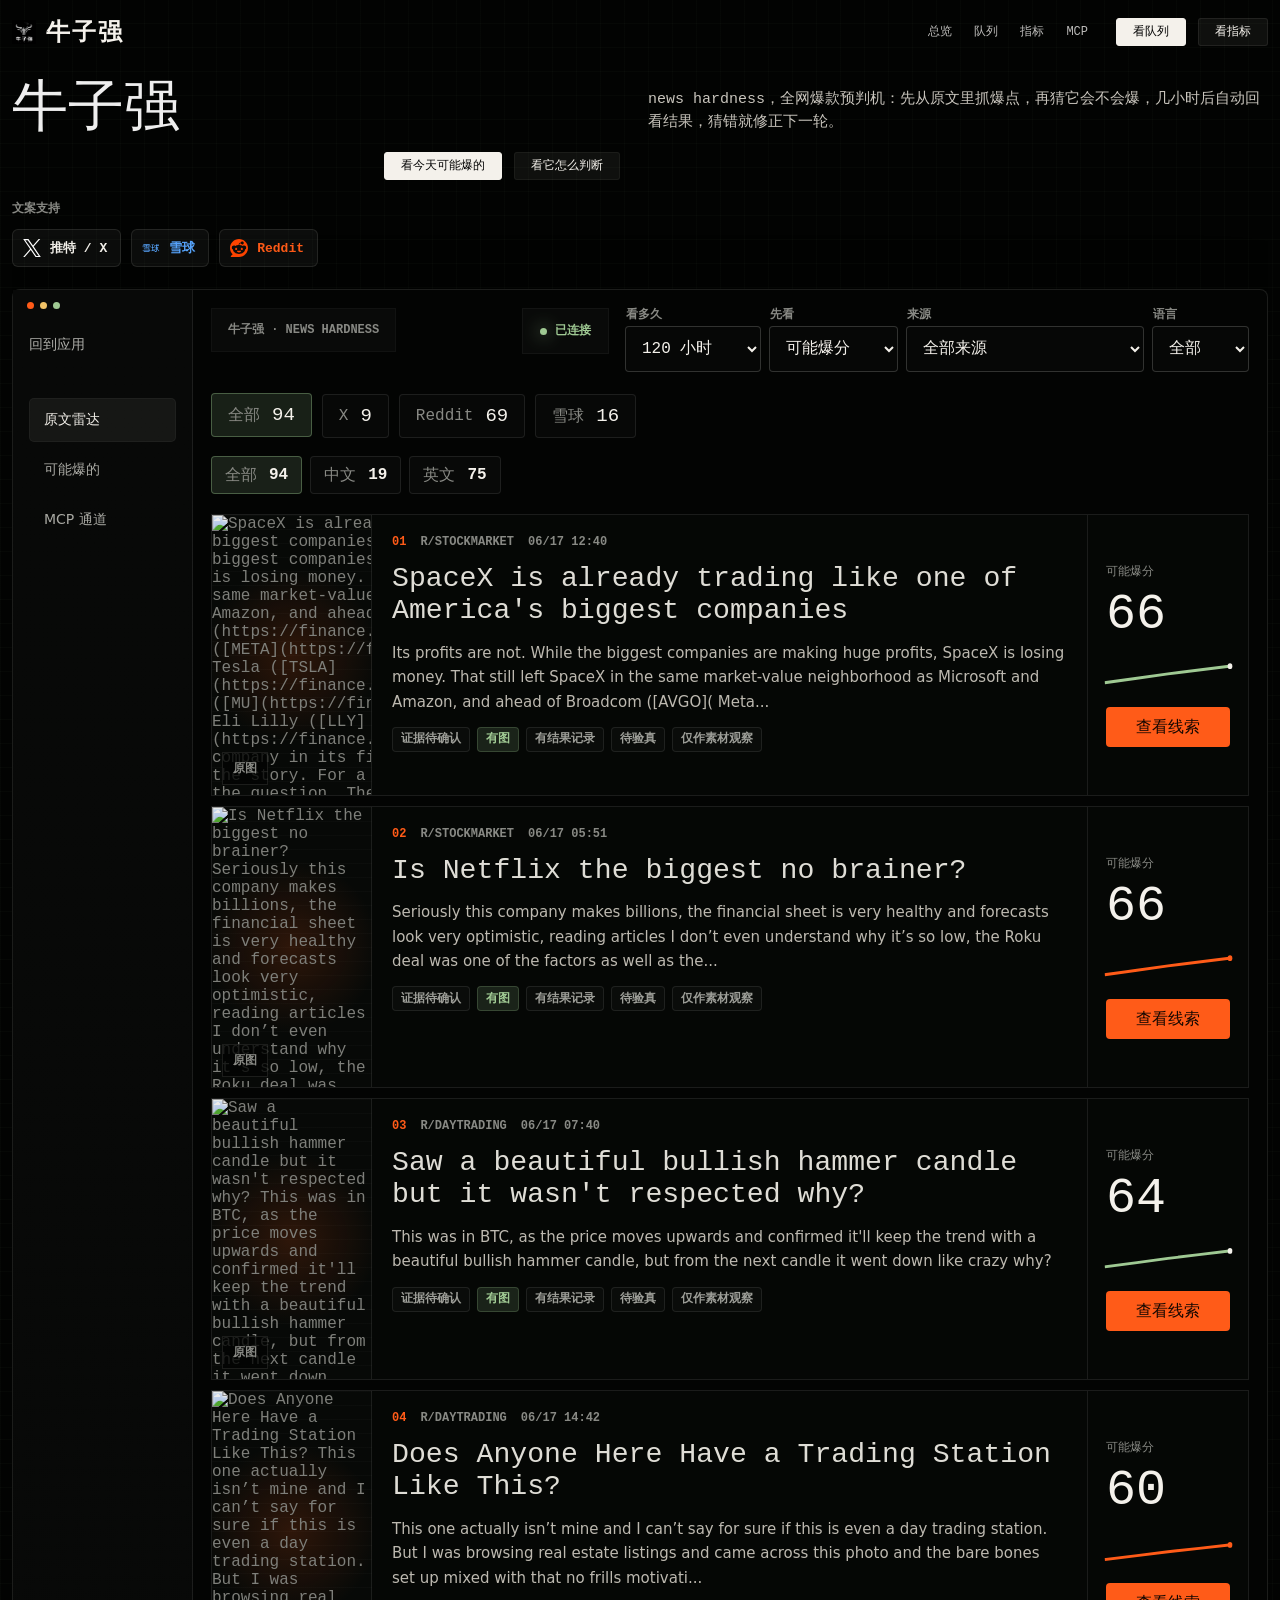
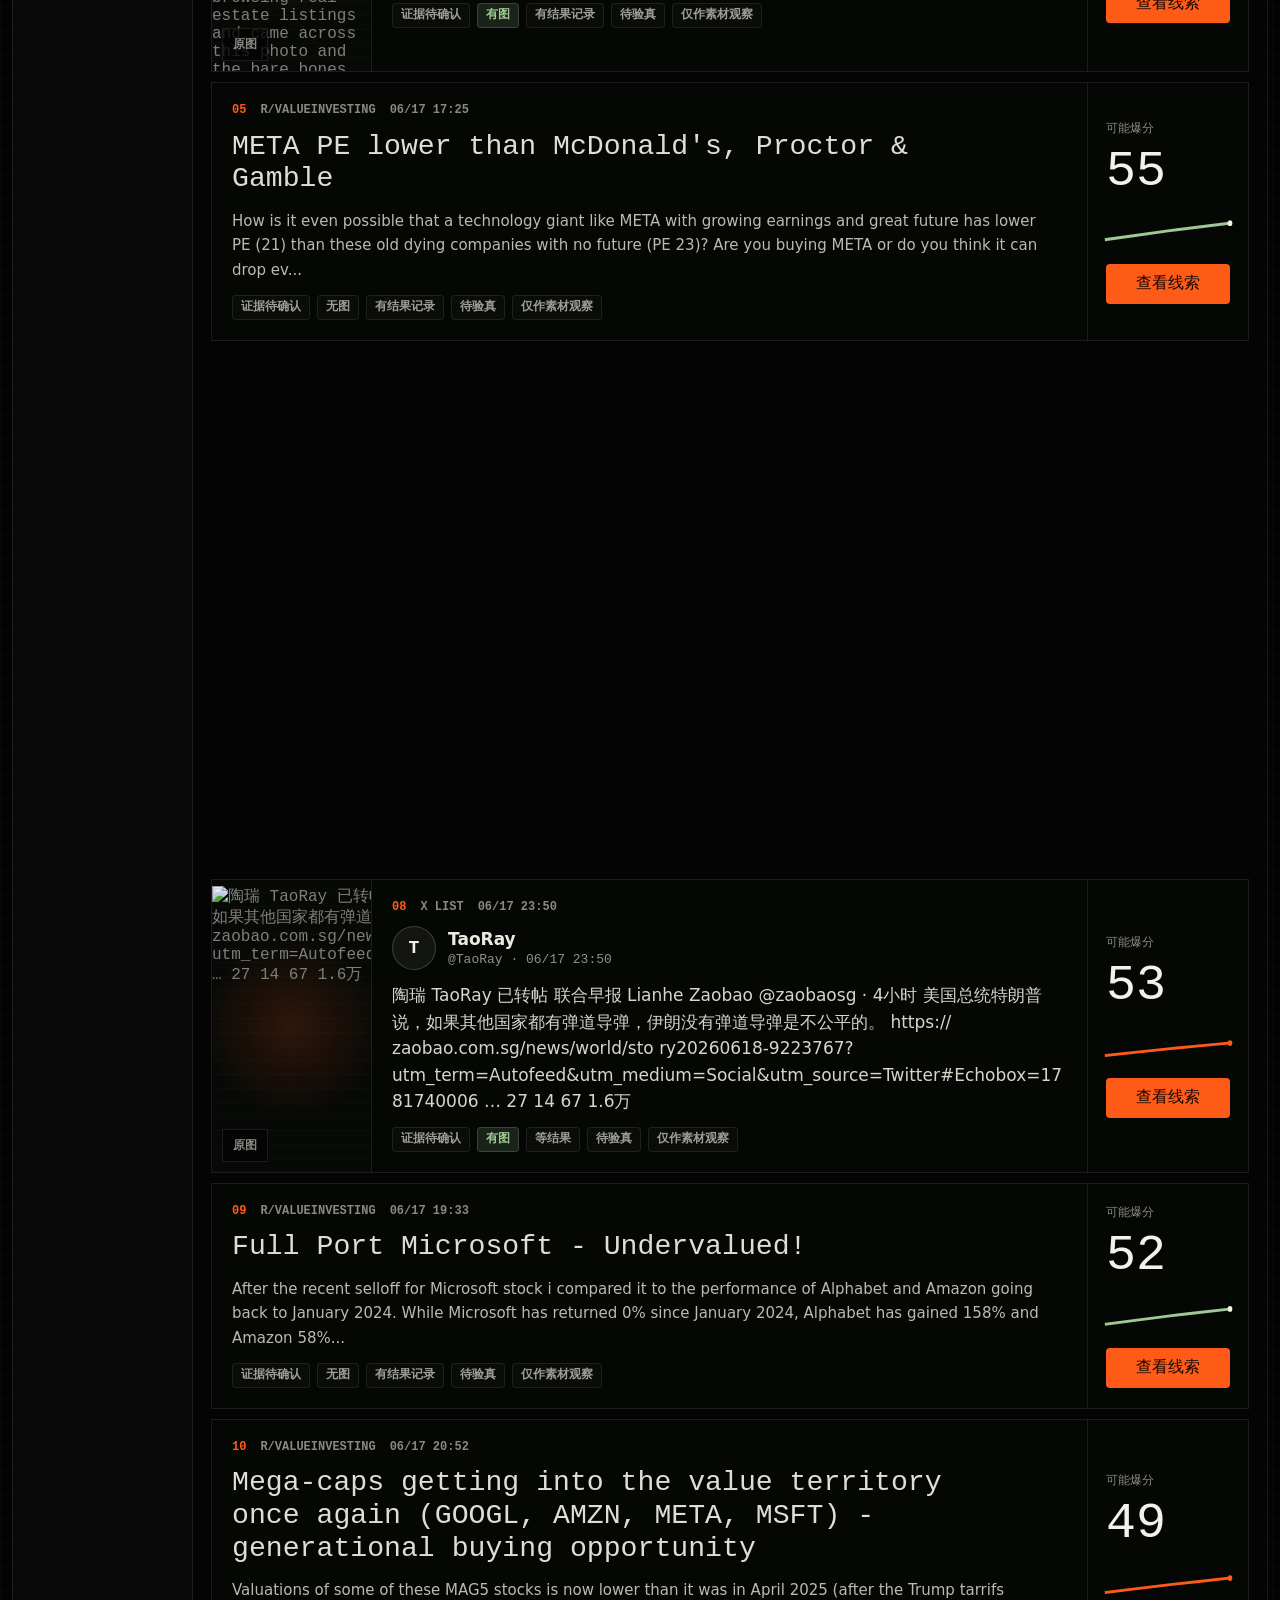
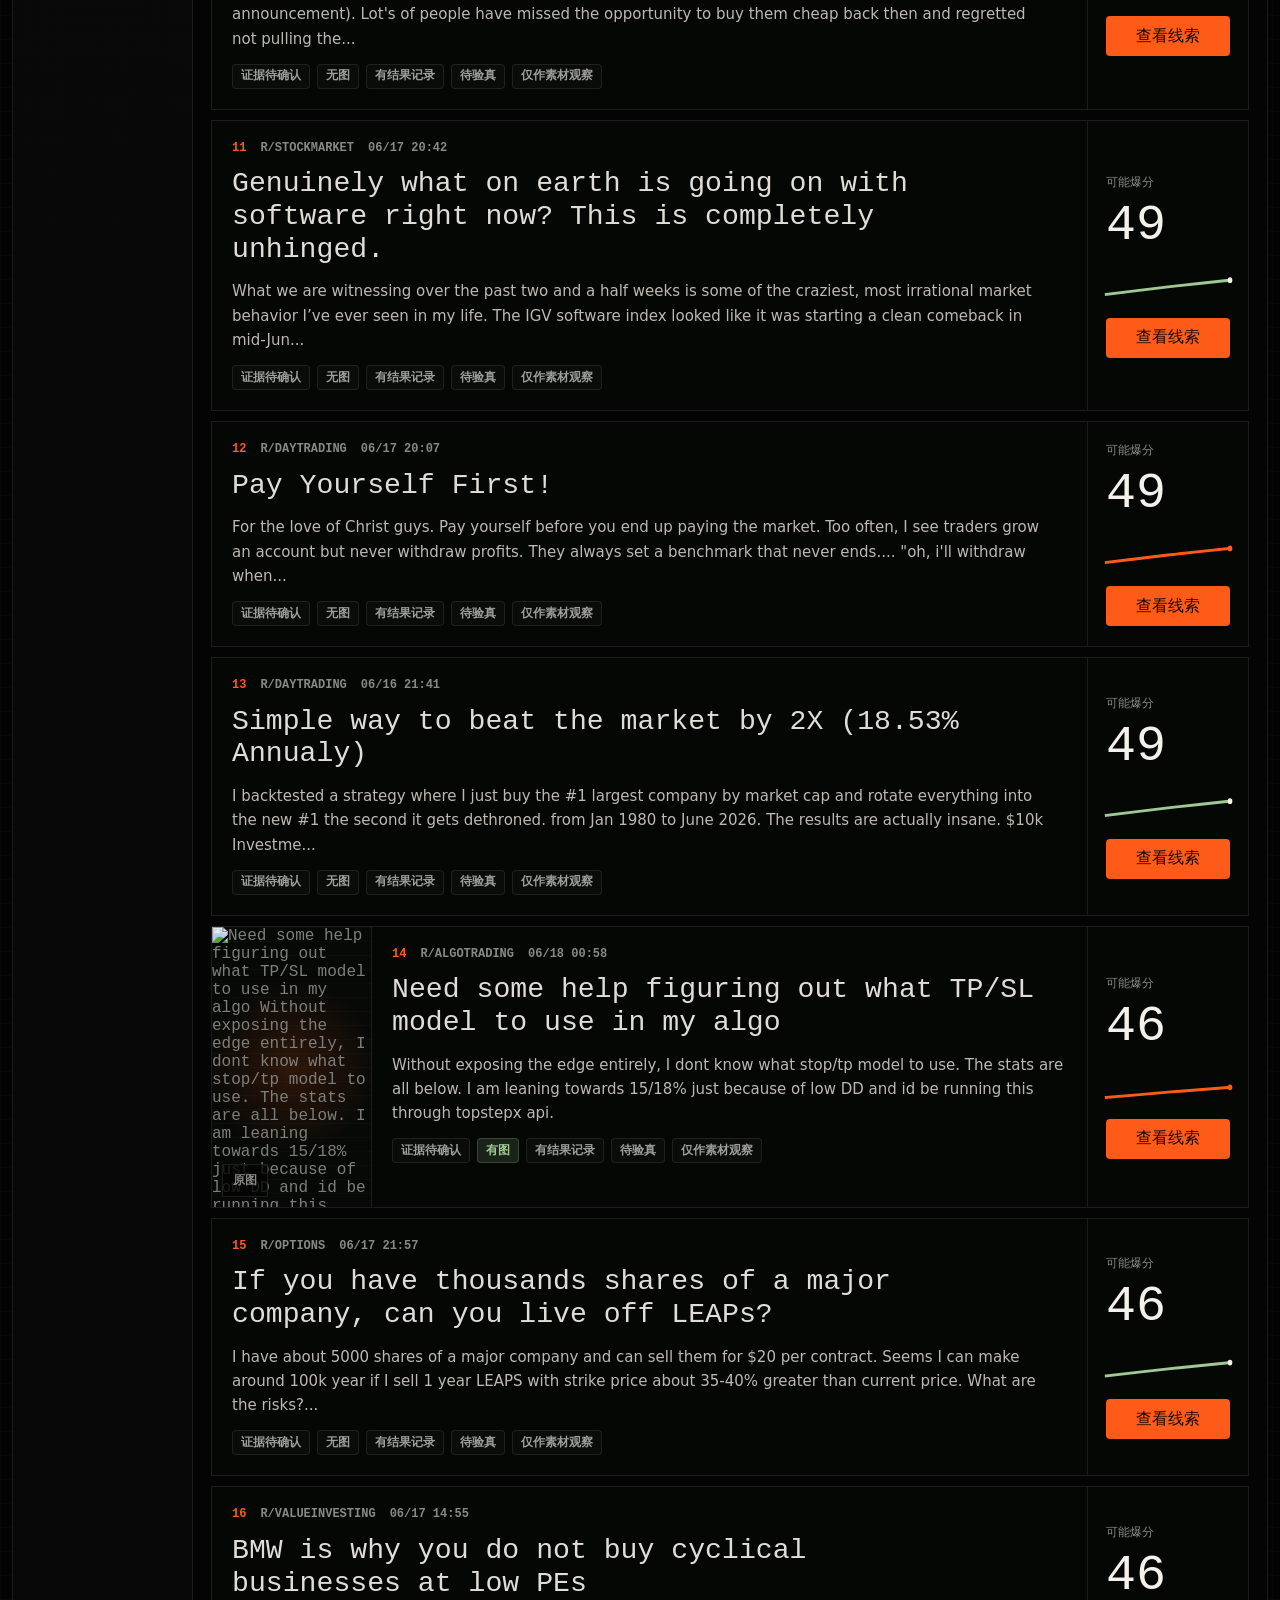
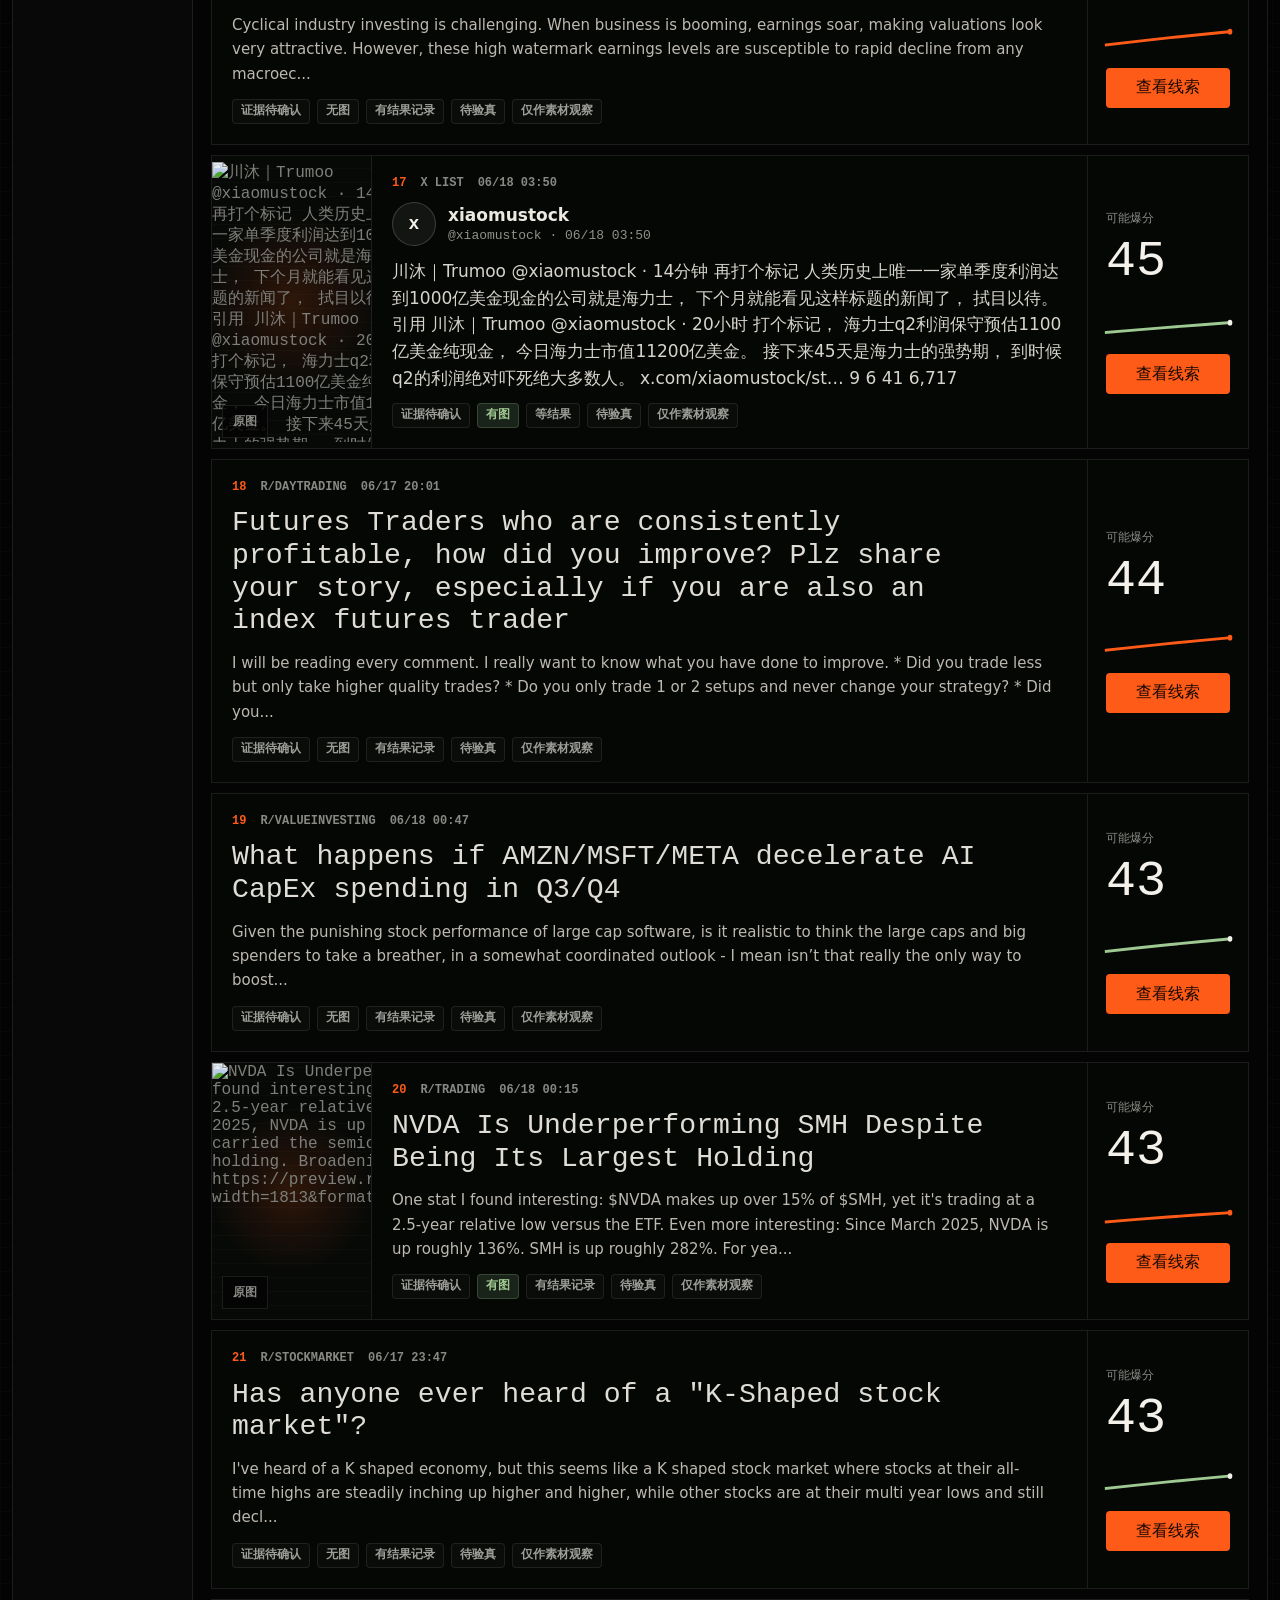
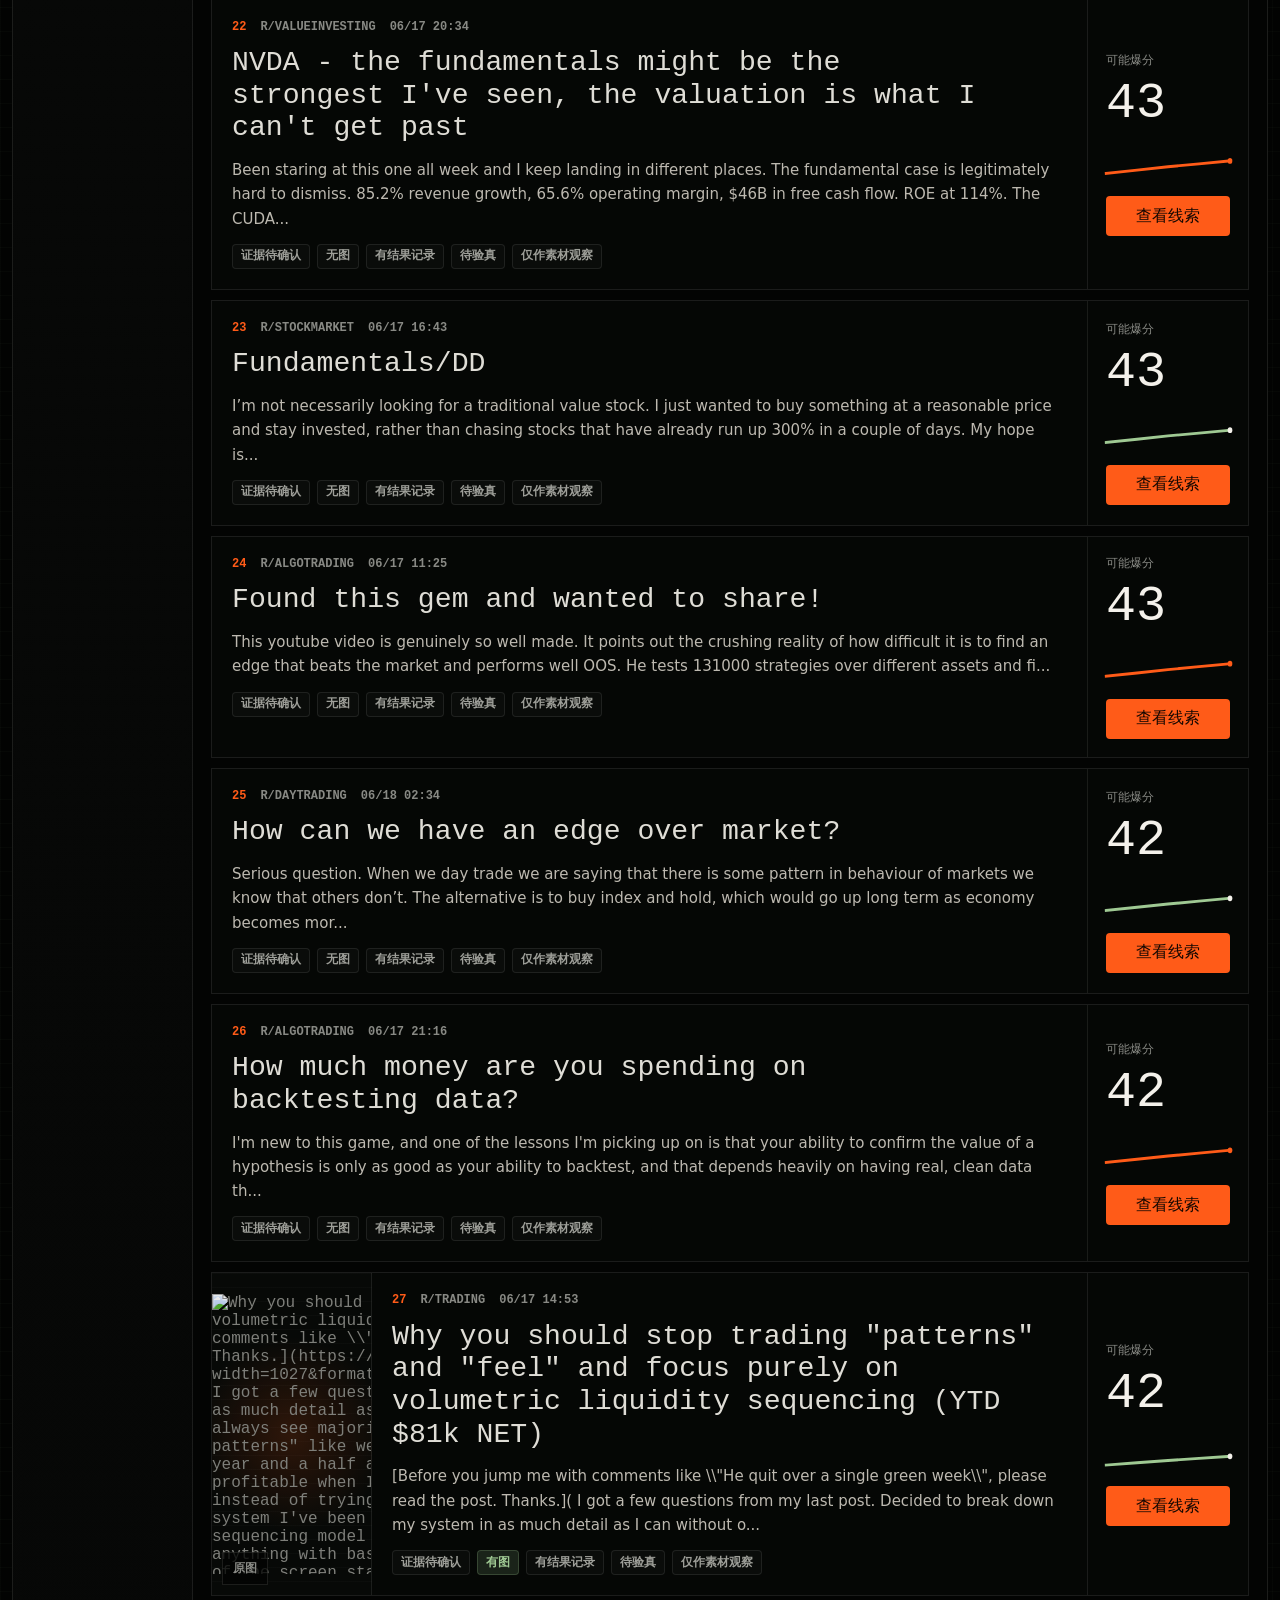
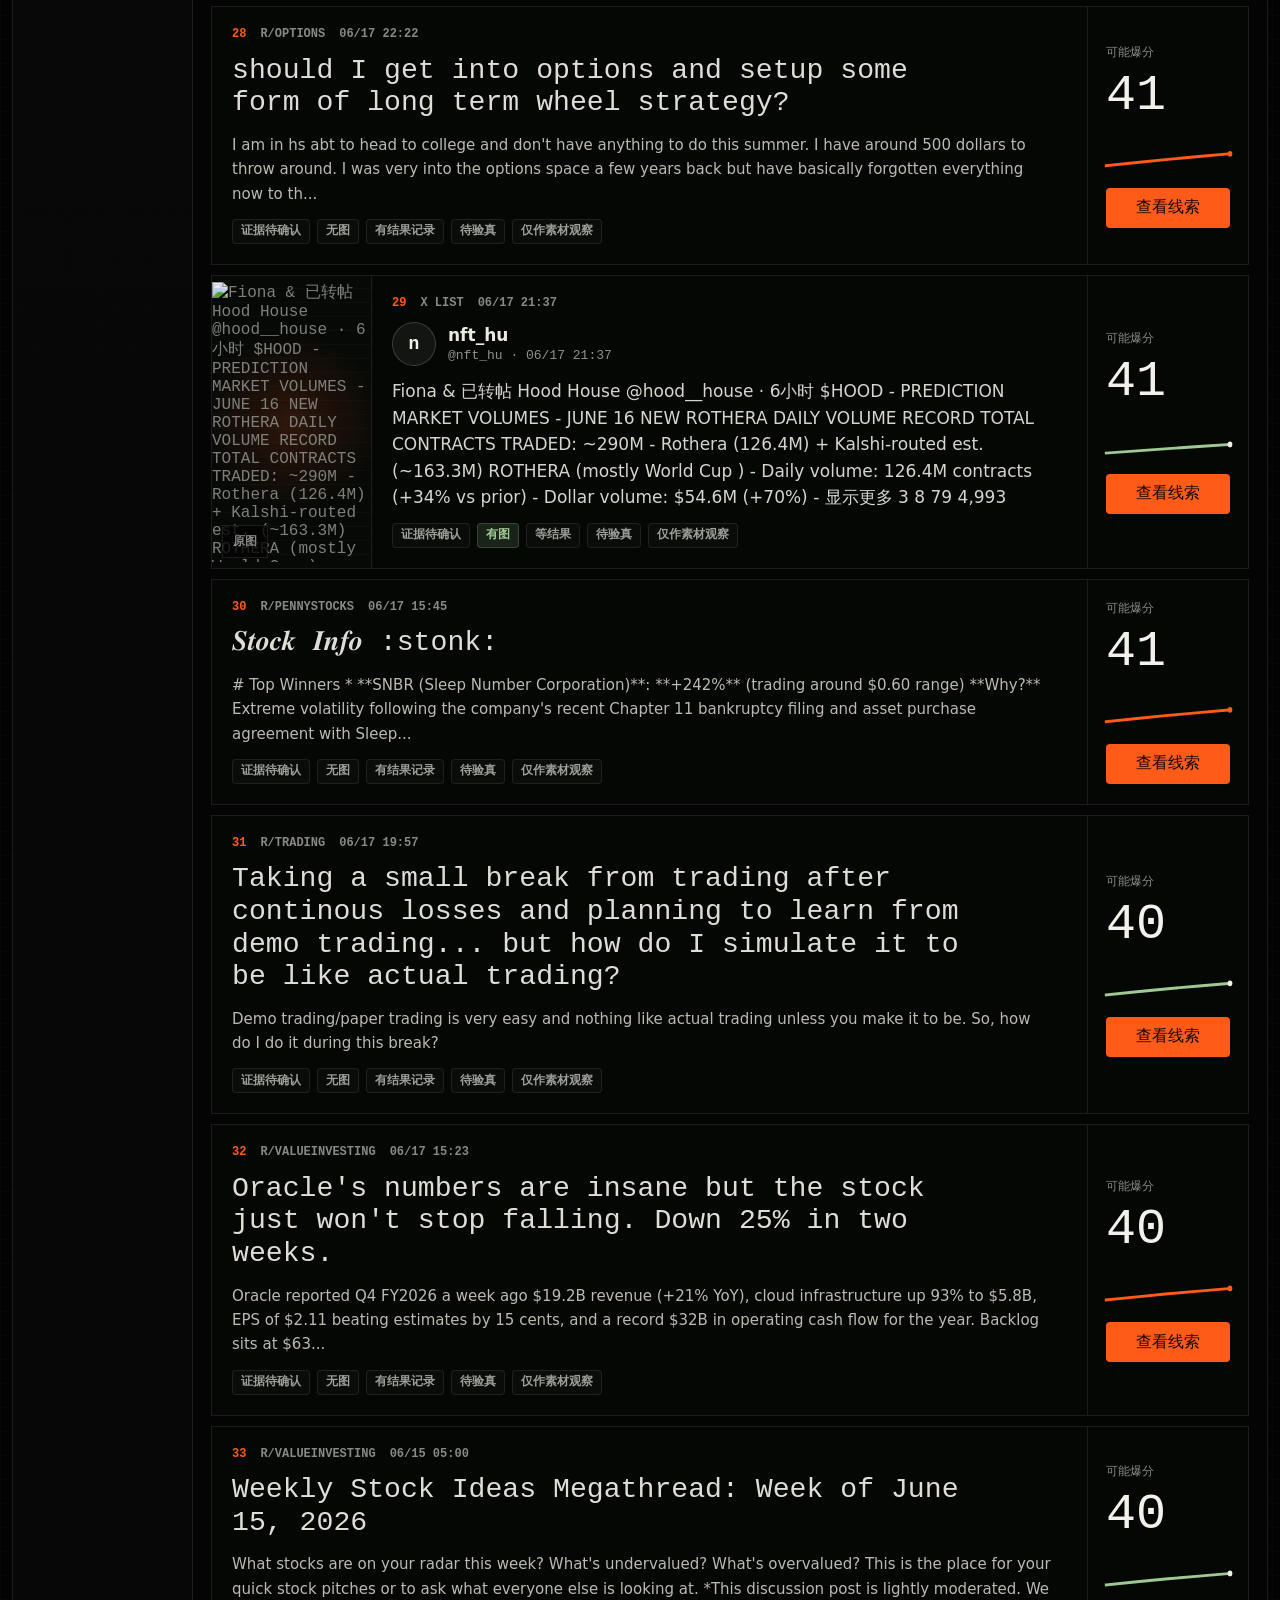
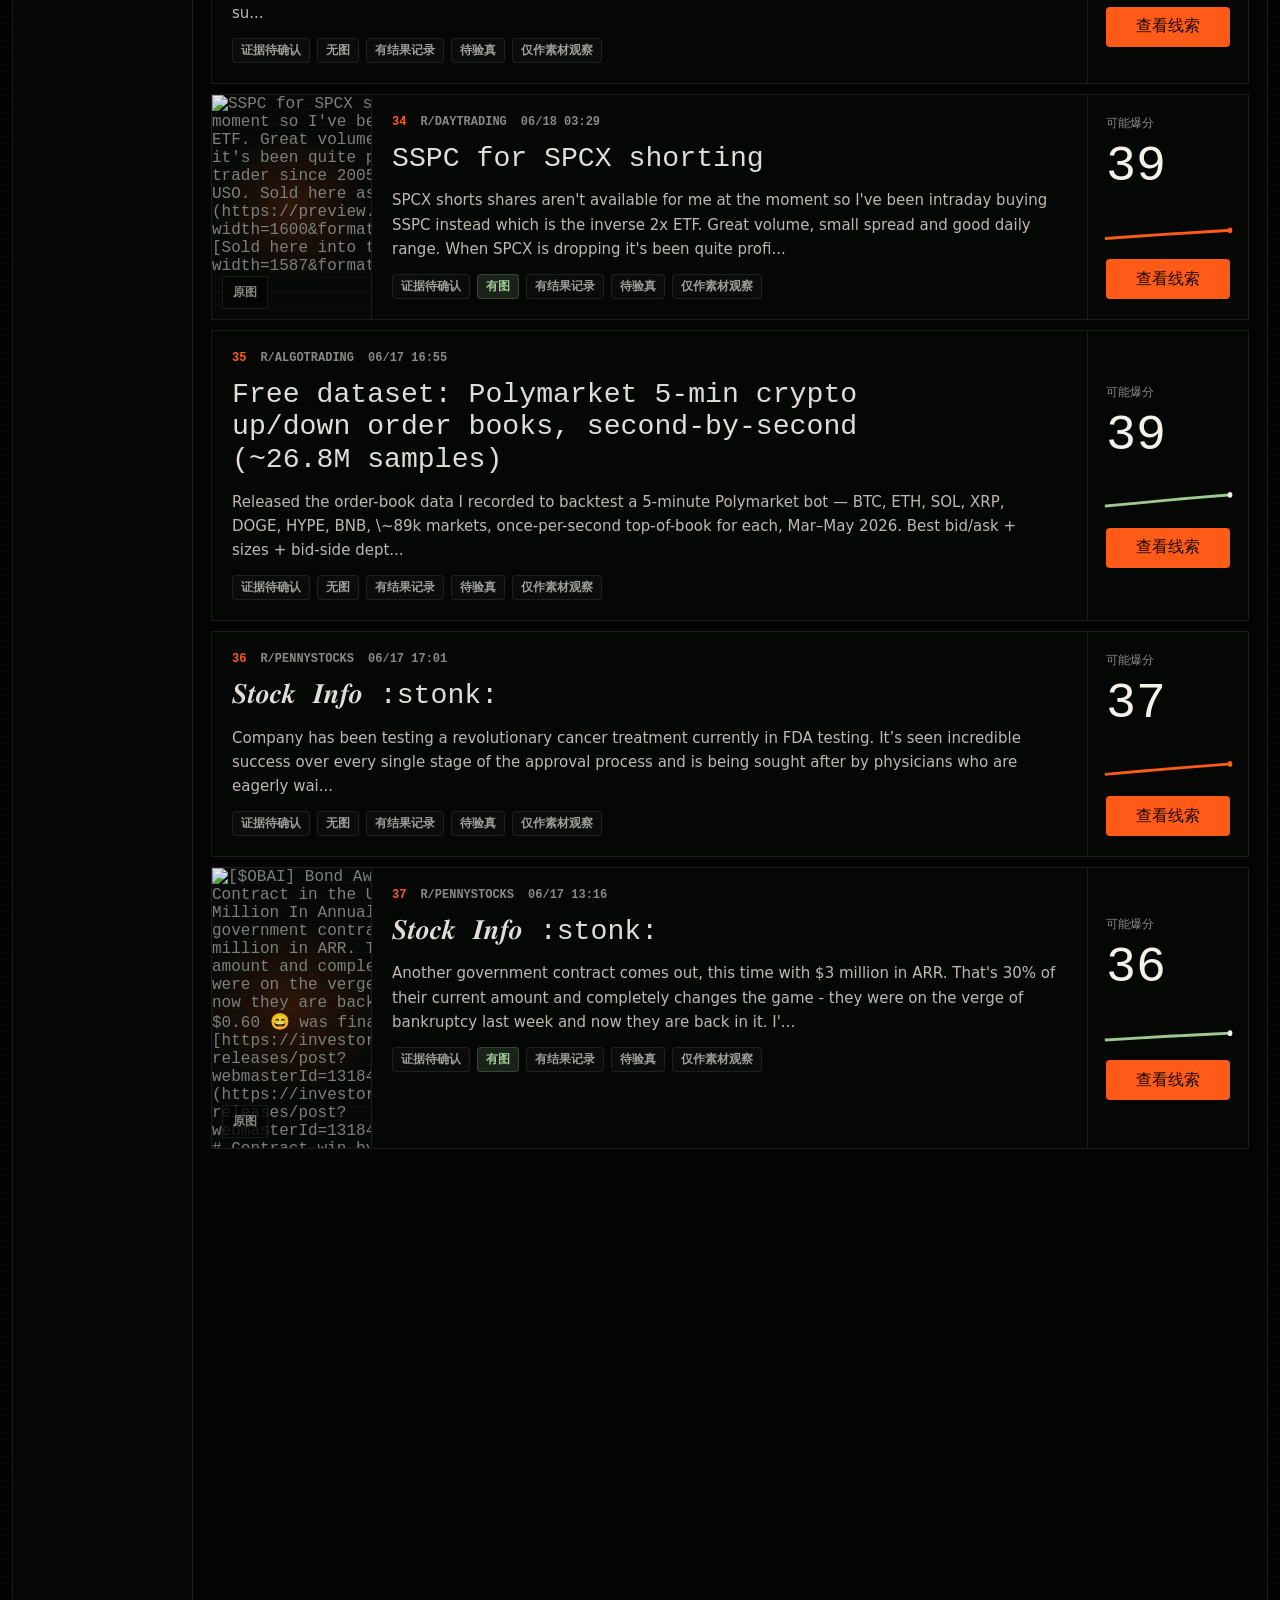
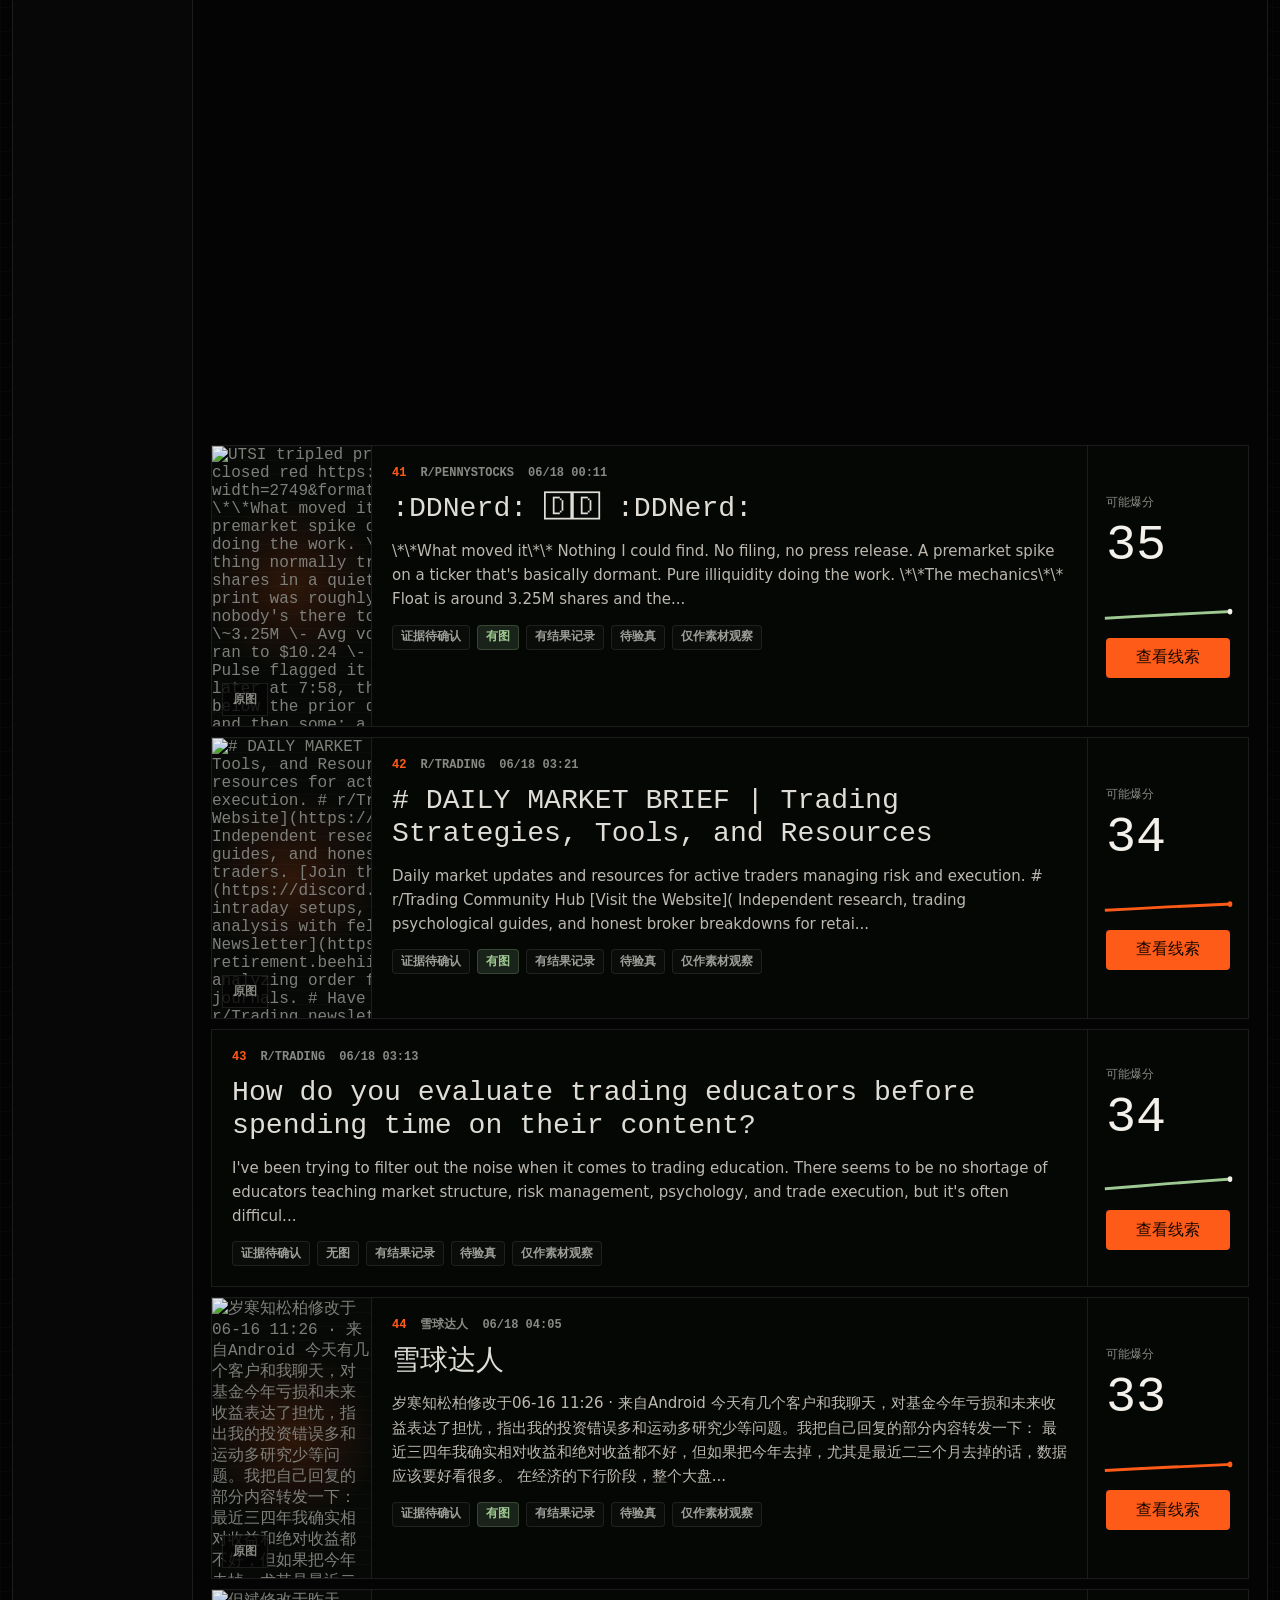
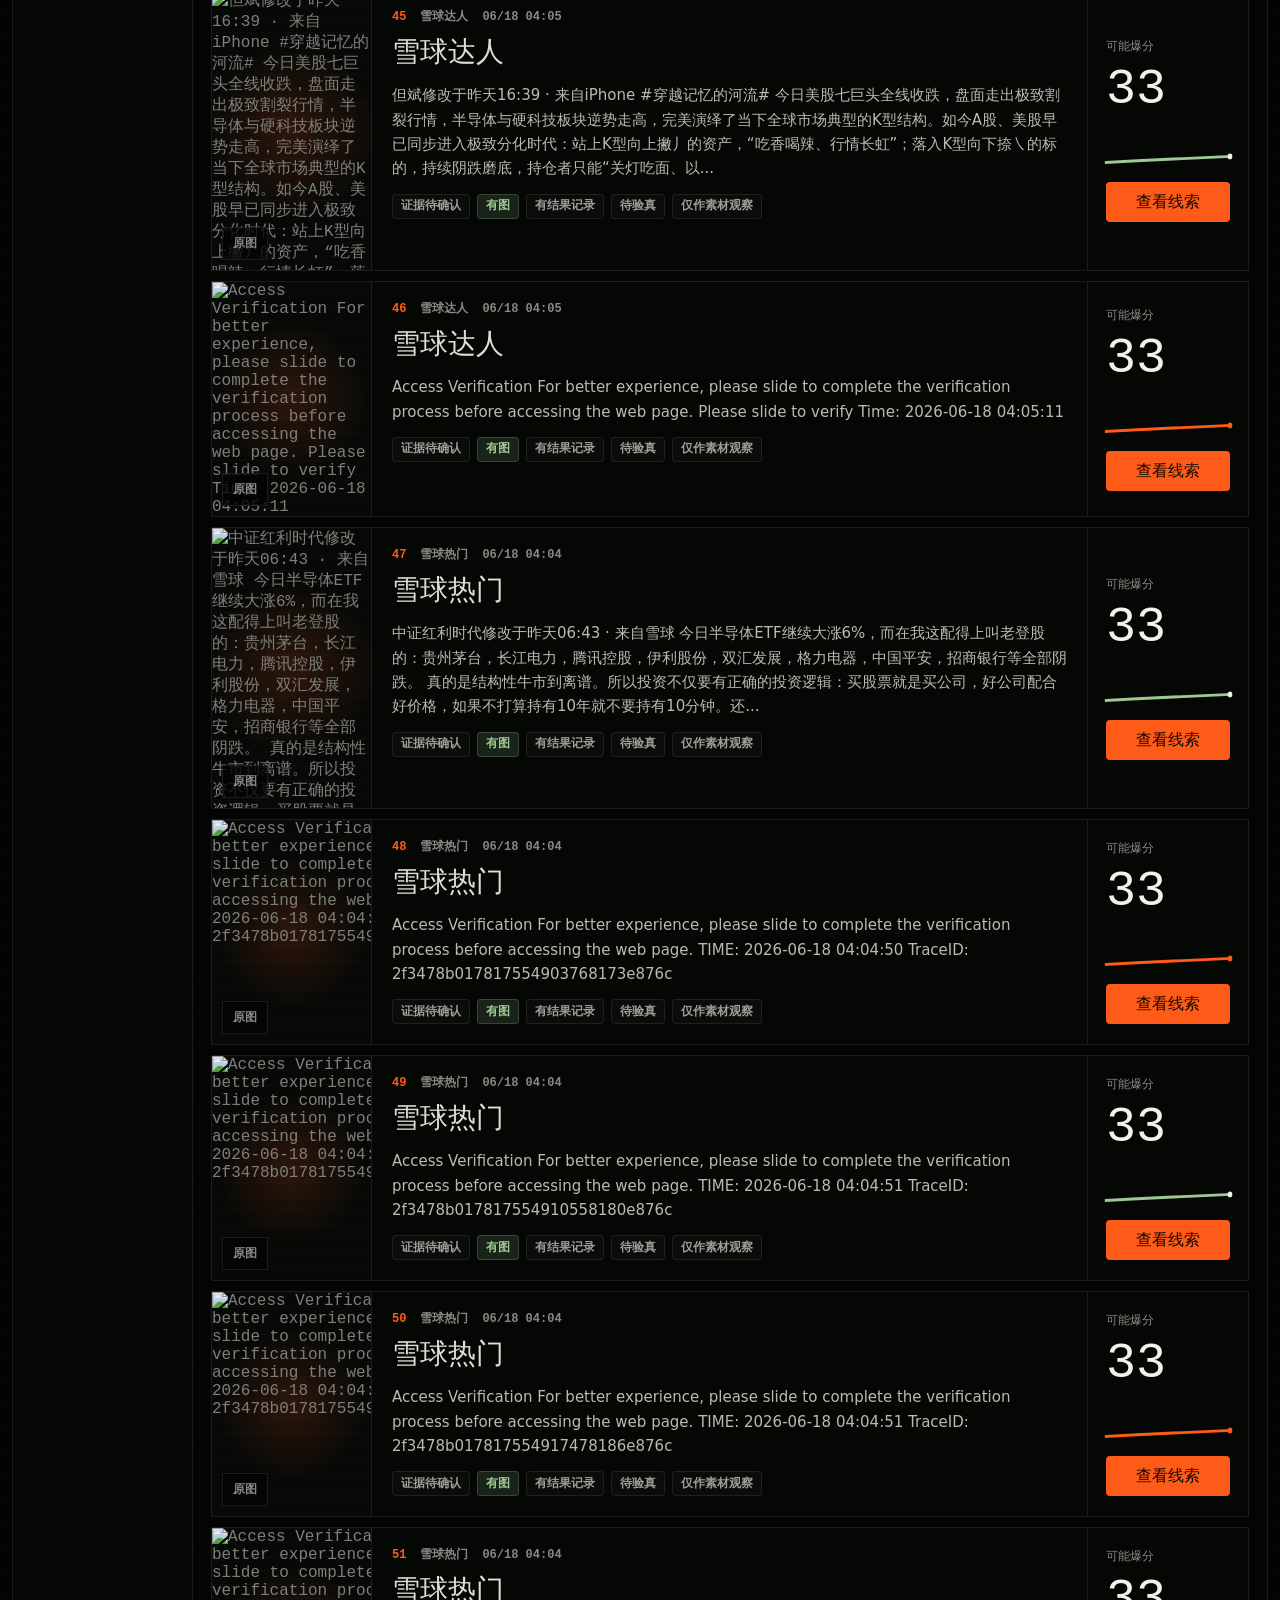
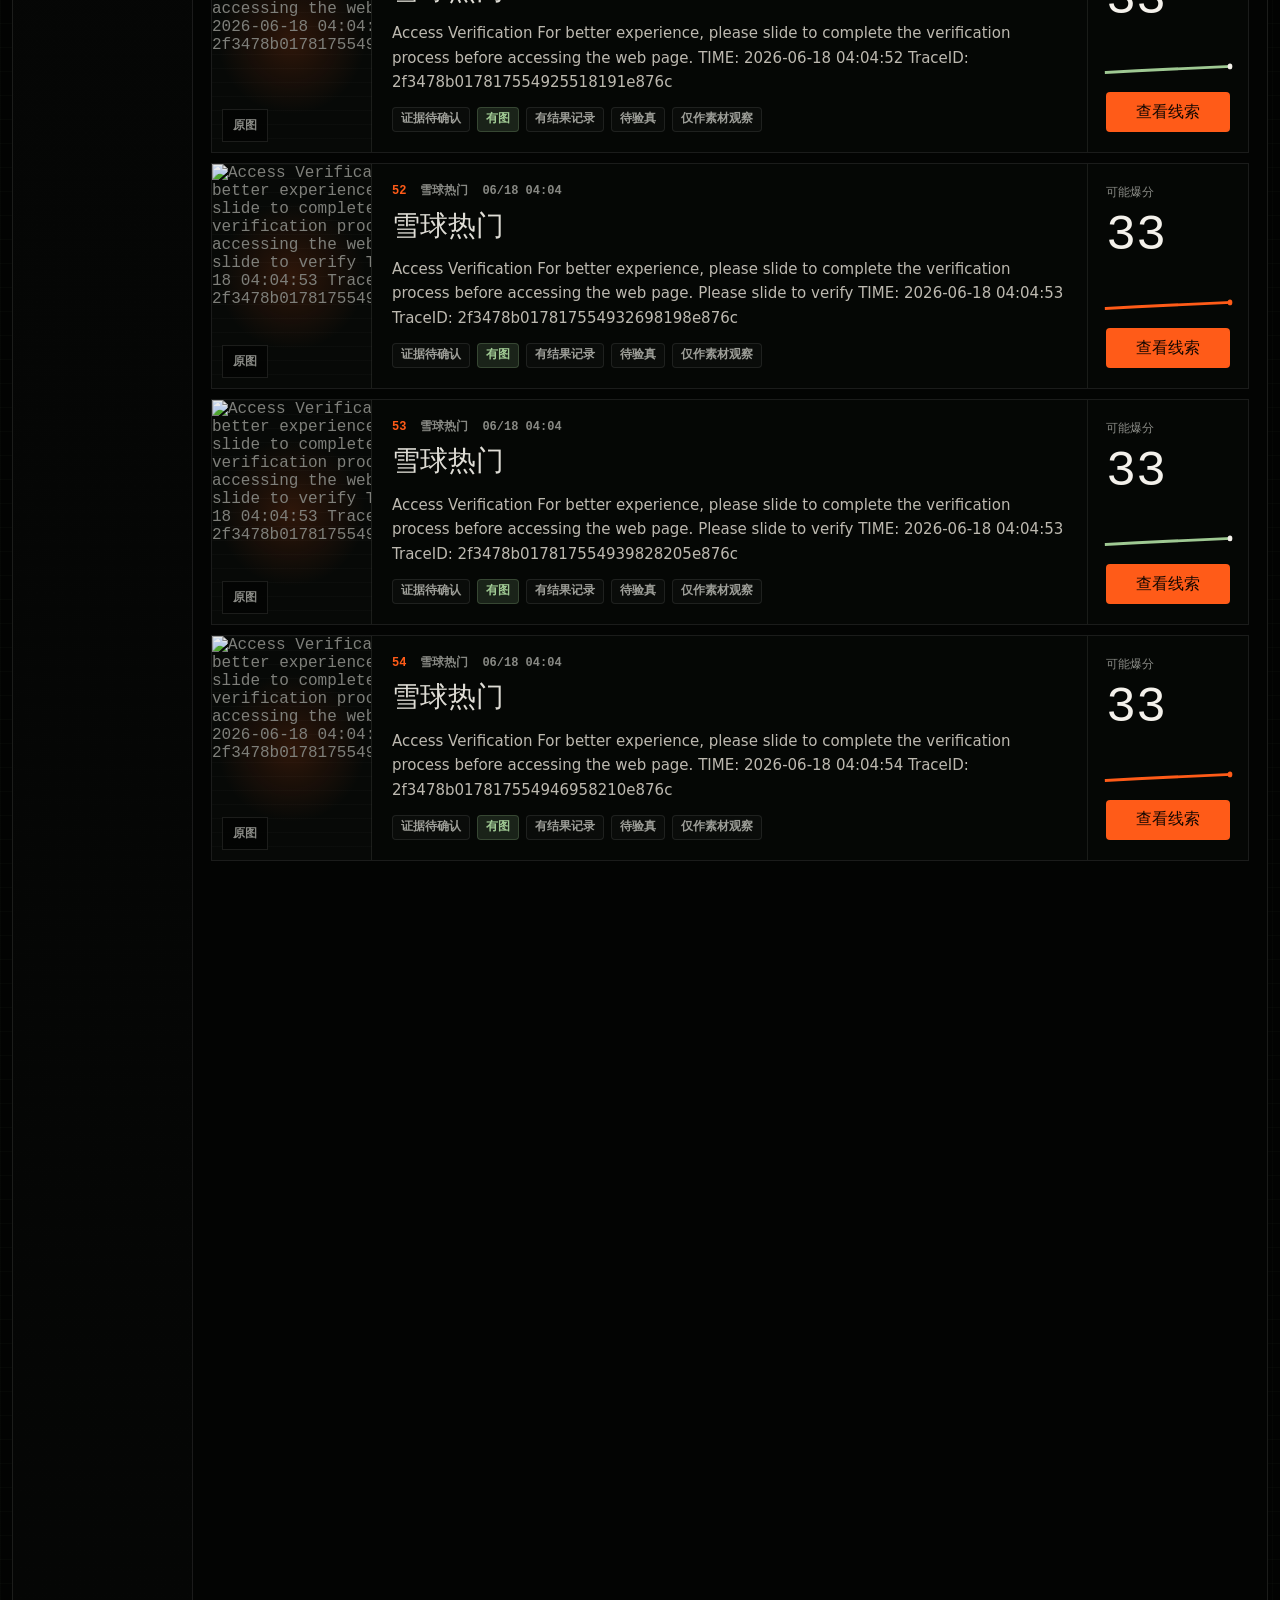
==== web/radar-timeline/index.html @ f0880f67 "Run the harness as a durable production loop The local smoke path now needs to behave like the produ" ====
<!doctype html>
<html lang="zh-CN">
  <head>
    <meta charset="utf-8" />
    <meta name="viewport" content="width=device-width, initial-scale=1" />
    <title>牛子强 · news hardness</title>
    <link rel="stylesheet" href="./styles.css?v=20260618-mcp1" />
  </head>
  <body>
    <main class="factory-page">
      <header class="site-header">
        <a class="site-brand" href="./index.html">
          <img src="./assets/news-hardness-logo.png" alt="牛子强" />
          <span>牛子强</span>
        </a>
        <nav class="site-nav" aria-label="页面导航">
          <a href="#quickStats">总览</a>
          <a href="#timeline">队列</a>
          <a href="#telemetryPanels">指标</a>
          <a href="#mcpChannel">MCP</a>
        </nav>
        <div class="site-actions">
          <a class="site-button light" href="#timeline">看队列</a>
          <a class="site-button dark" href="#telemetryPanels">看指标</a>
        </div>
      </header>

      <section class="hero-stage" aria-label="原文雷达工厂">
        <div class="hero-copy">
          <h1>牛子强</h1>
          <p>news hardness，全网爆款预判机：先从原文里抓爆点，再猜它会不会爆，几小时后自动回看结果，猜错就修正下一轮。</p>
          <div class="hero-actions">
            <a class="site-button light" href="#timeline">看今天可能爆的</a>
            <a class="site-button ghost" href="#quickStats">看它怎么判断</a>
          </div>
          <section class="source-strip" aria-label="支持来源">
            <span>文案支持</span>
            <div class="source-logos">
              <span class="source-logo x-logo" aria-label="推特 X">
                <img src="./assets/source-logos/x.svg" alt="" />
                <b>推特 / X</b>
              </span>
              <span class="source-logo xueqiu-logo" aria-label="雪球">
                <img src="./assets/source-logos/xueqiu.svg" alt="" />
                <b>雪球</b>
              </span>
              <span class="source-logo reddit-logo" aria-label="Reddit">
                <img src="./assets/source-logos/reddit.svg" alt="" />
                <b>Reddit</b>
              </span>
            </div>
          </section>
        </div>

        <section class="product-frame sf-dashboard-frame-in" aria-label="牛子强控制台">
          <div class="window-dots" aria-hidden="true"><span></span><span></span><span></span></div>
          <div class="app-shell">
            <aside class="side-rail" aria-label="主导航">
              <a class="back-link" href="../..">回到应用</a>
              <nav class="rail-nav">
                <a class="rail-item active" href="./index.html">原文雷达</a>
                <a class="rail-item" href="#timeline">可能爆的</a>
                <a class="rail-item" href="#mcpChannel">MCP 通道</a>
              </nav>
            </aside>

            <div class="page">
              <header class="command-bar">
                <a class="brand" href="./index.html">
                  <span>牛子强 · news hardness</span>
                </a>
                <div class="command-actions">
                  <span class="feed-pill" id="feedStatus">加载中</span>
                  <section class="controls" aria-label="筛选">
                    <label>
                      <span>看多久</span>
                      <select id="recentHours"></select>
                    </label>
                    <label>
                      <span>先看</span>
                      <select id="sortMode"></select>
                    </label>
                    <label>
                      <span>来源</span>
                      <select id="sourceFilter"></select>
                    </label>
                    <label>
                      <span>语言</span>
                      <select id="languageFilter">
                        <option value="all">全部</option>
                        <option value="zh">中文</option>
                        <option value="en">英文</option>
                      </select>
                    </label>
                  </section>
                </div>
              </header>

              <section class="console-intro" aria-label="页面说明">
                <p>找爆点 → 猜会不会爆 → 回头看结果 → 下一轮更准</p>
                <h2>它不是新闻列表，是会复盘的爆款雷达。</h2>
                <span>绿色表示已经看过结果，橙色表示还在观察。你只看结论，不用读系统黑话。</span>
              </section>

              <section class="source-tabs" id="sourceTabs" aria-label="来源分类"></section>
              <section class="language-tabs" id="languageRadar" aria-label="语言筛选"></section>
              <section class="timeline" id="timeline" aria-label="原文队列"></section>
              <section class="mcp-channel" id="mcpChannel" aria-label="MCP 通道"></section>
              <section class="signal-board" id="quickStats" aria-label="今日概览"></section>
              <section class="chart-grid" id="telemetryPanels" aria-label="运行指标"></section>
            </div>
          </div>
        </section>
      </section>
    </main>

    <dialog class="item-dialog" id="itemDialog" role="dialog" aria-modal="true" aria-label="原文线索详情">
      <div class="dialog-panel">
        <button class="dialog-close" id="dialogClose" type="button">关闭</button>
        <div id="dialogBody"></div>
      </div>
    </dialog>

    <script src="./app.js?v=20260618-mcp1"></script>
  </body>
</html>
---- web/radar-timeline/styles.css ----
:root {
  color-scheme: dark;
  --bg: #020302;
  --rail: #070807;
  --panel: #090b09;
  --panel-2: #0d100d;
  --ink: #f4f1eb;
  --muted: #888984;
  --dim: #555753;
  --line: rgba(244, 241, 235, 0.09);
  --line-strong: rgba(244, 241, 235, 0.18);
  --grid: rgba(159, 201, 147, 0.045);
  --accent: #ff5b18;
  --accent-soft: rgba(255, 91, 24, 0.16);
  --ok: #9fc993;
  --ok-soft: rgba(159, 201, 147, 0.14);
  --warn: #dd7a25;
  --danger: #d74f2c;
  font-family: "Geist Mono", "SFMono-Regular", "Roboto Mono", "Cascadia Mono", ui-monospace, monospace;
}

* {
  box-sizing: border-box;
}

html,
body {
  max-width: 100%;
}

body {
  margin: 0;
  min-height: 100vh;
  overflow-x: hidden;
  background:
    radial-gradient(circle at 62% -8%, rgba(255, 91, 24, 0.08), transparent 30rem),
    linear-gradient(90deg, rgba(159, 201, 147, 0.025) 1px, transparent 1px),
    linear-gradient(0deg, rgba(159, 201, 147, 0.025) 1px, transparent 1px),
    var(--bg);
  background-size: auto, 24px 24px, 24px 24px, auto;
  color: var(--ink);
  -webkit-font-smoothing: antialiased;
  animation: grid-drift 28s linear infinite;
}

body::before {
  position: fixed;
  inset: -60vh 0;
  z-index: 4;
  pointer-events: none;
  content: "";
  background: linear-gradient(
    180deg,
    transparent 0 48%,
    rgba(159, 201, 147, 0.035) 49%,
    rgba(255, 91, 24, 0.1) 50%,
    transparent 52% 100%
  );
  mix-blend-mode: screen;
  opacity: 0.58;
  transform: translateY(-35%);
  animation: scanline 7s linear infinite;
}

button,
select {
  font: inherit;
}

a {
  color: inherit;
}

.factory-page {
  position: relative;
  z-index: 1;
  width: min(100% - 24px, 1680px);
  margin: 0 auto;
  overflow-x: hidden;
  padding: 16px 0 72px;
}

.site-header {
  display: grid;
  grid-template-columns: auto minmax(0, 1fr) auto;
  align-items: center;
  gap: 28px;
  min-height: 28px;
}

.site-brand {
  display: inline-flex;
  align-items: center;
  gap: 10px;
  color: var(--ink);
  text-decoration: none;
  font-family: ui-sans-serif, system-ui, sans-serif;
  font-size: 24px;
  font-weight: 700;
  letter-spacing: 0.08em;
}

.site-brand img {
  width: 24px;
  height: 24px;
  object-fit: cover;
  filter: grayscale(1) contrast(1.35);
}

.site-nav {
  display: flex;
  justify-content: end;
  gap: 22px;
}

.site-nav a,
.site-button {
  color: #bdbcba;
  text-decoration: none;
  font-size: 12px;
  line-height: 1;
  text-transform: uppercase;
}

.site-nav a:hover {
  color: var(--ink);
}

.site-actions,
.hero-actions {
  display: flex;
  align-items: center;
  gap: 12px;
}

.site-button {
  display: inline-flex;
  align-items: center;
  justify-content: center;
  min-height: 28px;
  border: 1px solid rgba(244, 241, 235, 0.08);
  border-radius: 3px;
  padding: 0 16px;
  transition: background 160ms ease, color 160ms ease, border-color 160ms ease, transform 160ms ease;
}

.site-button:hover {
  transform: translateY(-1px);
}

.site-button.light {
  border-color: var(--ink);
  background: var(--ink);
  color: #050505;
}

.site-button.dark,
.site-button.ghost {
  background: rgba(244, 241, 235, 0.055);
  color: var(--ink);
}

.site-button.ghost {
  border-color: rgba(244, 241, 235, 0.05);
}

.hero-stage {
  padding: 30px 0 0;
}

.hero-copy {
  display: grid;
  grid-template-columns: minmax(0, 1fr) auto;
  gap: 18px 28px;
  align-items: end;
  max-width: none;
}

.hero-copy h1 {
  margin: 0;
  max-width: none;
  color: #eee;
  font-family: "Geist", ui-sans-serif, system-ui, sans-serif;
  font-size: clamp(34px, 4.4vw, 58px);
  font-weight: 400;
  line-height: 1;
  letter-spacing: 0;
}

.hero-copy p {
  max-width: 620px;
  margin: 10px 0 0;
  color: #c8c4bc;
  font-size: 15px;
  line-height: 1.5;
}

.hero-actions {
  justify-self: end;
  margin-top: 0;
}

.source-strip {
  grid-column: 1 / -1;
  display: grid;
  gap: 12px;
  margin-top: 2px;
}

.source-strip > span {
  color: var(--muted);
  font-size: 12px;
  font-weight: 700;
}

.source-logos {
  display: flex;
  flex-wrap: wrap;
  gap: 10px;
}

.source-logo {
  display: inline-flex;
  align-items: center;
  gap: 9px;
  min-height: 38px;
  border: 1px solid rgba(244, 241, 235, 0.1);
  border-radius: 6px;
  background: rgba(244, 241, 235, 0.045);
  color: #d7d3ca;
  padding: 0 13px 0 10px;
}

.source-logo img {
  width: 18px;
  height: 18px;
  object-fit: contain;
  flex: 0 0 auto;
}

.source-logo b {
  font-size: 13px;
  font-weight: 700;
}

.x-logo {
  color: #f4f1eb;
}

.xueqiu-logo {
  color: #58a6ff;
}

.reddit-logo {
  color: #ff5b18;
}

.product-frame {
  position: relative;
  margin-top: 22px;
  overflow: hidden;
  border: 1px solid rgba(244, 241, 235, 0.1);
  border-radius: 8px;
  background: #030403;
  box-shadow: 0 24px 70px rgba(0, 0, 0, 0.45);
  min-height: 0;
  overflow: visible;
}

.window-dots {
  position: absolute;
  top: 12px;
  left: 14px;
  z-index: 3;
  display: flex;
  gap: 6px;
}

.window-dots span {
  width: 7px;
  height: 7px;
  border-radius: 50%;
  background: var(--accent);
}

.window-dots span:nth-child(2) {
  background: #f0c267;
}

.window-dots span:nth-child(3) {
  background: var(--ok);
}

.app-shell {
  position: relative;
  z-index: 1;
  display: grid;
  grid-template-columns: 180px minmax(0, 1fr);
  min-height: 0;
}

.side-rail {
  position: relative;
  min-height: 100%;
  border-right: 1px solid var(--line);
  background: linear-gradient(180deg, #080908, #030403);
  padding: 46px 16px 24px;
}

.back-link {
  display: inline-flex;
  margin-bottom: 44px;
  color: #adada8;
  text-decoration: none;
  font-family: ui-sans-serif, system-ui, sans-serif;
  font-size: 14px;
}

.rail-nav {
  display: grid;
  gap: 6px;
}

.rail-item {
  display: block;
  border: 1px solid transparent;
  border-radius: 5px;
  color: #a9a9a3;
  padding: 12px 14px;
  text-decoration: none;
  font-family: ui-sans-serif, system-ui, sans-serif;
  font-size: 14px;
}

.rail-item.active,
.rail-item:hover {
  border-color: rgba(244, 241, 235, 0.04);
  background: rgba(244, 241, 235, 0.06);
  color: var(--ink);
}

.page {
  width: 100%;
  overflow-x: hidden;
  padding: 18px 18px 44px;
}

.command-bar {
  display: flex;
  align-items: start;
  justify-content: space-between;
  gap: 24px;
  min-height: 0;
}

.brand {
  display: inline-flex;
  align-items: center;
  gap: 12px;
  border: 1px solid rgba(244, 241, 235, 0.03);
  background: rgba(244, 241, 235, 0.025);
  color: #d2d0cb;
  padding: 14px 16px;
  text-decoration: none;
}

.brand img {
  width: 24px;
  height: 24px;
  border: 1px solid var(--line);
  object-fit: cover;
  filter: grayscale(1) contrast(1.2);
}

.brand span,
.feed-pill,
.controls span,
.console-intro p,
.stat-label,
.stat-note,
.metric-label,
.chart-kicker,
.card-meta,
.chip,
.score-panel span,
.evidence-list dt,
.dialog-close {
  color: var(--muted);
  font-size: 12px;
  font-weight: 700;
  line-height: 1.2;
  text-transform: uppercase;
  letter-spacing: 0;
}

.command-actions {
  display: flex;
  align-items: start;
  gap: 16px;
  flex-wrap: wrap;
  justify-content: end;
}

.feed-pill {
  display: inline-flex;
  align-items: center;
  gap: 8px;
  min-height: 46px;
  border: 1px solid rgba(244, 241, 235, 0.04);
  background: rgba(244, 241, 235, 0.025);
  color: var(--accent);
  padding: 0 17px;
}

.feed-pill::before {
  content: "";
  width: 7px;
  height: 7px;
  border-radius: 50%;
  background: currentColor;
  box-shadow: 0 0 18px currentColor;
  animation: status-pulse 1.55s ease-in-out infinite;
}

.feed-pill.live {
  color: var(--ok);
}

.feed-pill.fixture {
  color: var(--accent);
}

.feed-pill.blocked {
  color: var(--warn);
}

.controls {
  display: grid;
  grid-template-columns: repeat(4, minmax(82px, auto));
  gap: 8px;
}

.controls label {
  display: grid;
  gap: 4px;
  min-width: 0;
}

.controls span {
  padding-left: 1px;
}

.controls select {
  min-width: 0;
  height: 46px;
  border: 1px solid var(--line-strong);
  border-radius: 4px;
  background: #060706;
  color: var(--ink);
  padding: 0 31px 0 12px;
  outline: 0;
}

.controls select:focus {
  border-color: var(--accent);
}

.console-intro {
  display: grid;
  grid-template-columns: minmax(0, 1fr) auto;
  gap: 12px 24px;
  align-items: end;
  padding: 12px 0 30px;
}

.product-frame .console-intro {
  display: none;
}

.console-intro p,
.console-intro h1,
.console-intro h2,
.console-intro span {
  margin: 0;
}

.console-intro h1,
.console-intro h2 {
  font-size: clamp(36px, 4vw, 64px);
  font-weight: 400;
  line-height: 0.95;
}

.product-frame .console-intro h2 {
  max-width: 15ch;
  font-size: clamp(24px, 2.4vw, 34px);
  line-height: 1.08;
}

.product-frame .console-intro p {
  color: var(--ok);
  font-size: 13px;
}

.console-intro span {
  max-width: 420px;
  color: var(--muted);
  line-height: 1.7;
}

.signal-board {
  display: grid;
  grid-auto-flow: dense;
  grid-template-columns: repeat(8, minmax(0, 1fr));
  border: 1px solid var(--line);
  background: rgba(5, 7, 5, 0.86);
}

.timeline + .signal-board {
  margin-top: 28px;
}

.stat {
  position: relative;
  display: grid;
  gap: 10px;
  min-height: 172px;
  border-right: 1px solid var(--line);
  padding: 16px;
  overflow: hidden;
  transition: border-color 220ms ease, background 220ms ease, transform 220ms ease;
}

.stat::after,
.timeline-card::after {
  position: absolute;
  inset: 0;
  pointer-events: none;
  content: "";
  background: linear-gradient(115deg, transparent 0 42%, rgba(244, 241, 235, 0.055) 50%, transparent 58% 100%);
  opacity: 0;
  transform: translateX(-120%);
}

.stat:hover {
  border-color: var(--line-strong);
  background: rgba(244, 241, 235, 0.018);
  transform: translateY(-2px);
}

.stat:hover::after,
.timeline-card:hover::after {
  animation: panel-glint 760ms ease;
}

.stat:last-child {
  border-right: 0;
}

.stat.compact {
  gap: 12px;
}

.stat-label {
  color: #d4d1c9;
  font-size: 15px;
}

.stat-index {
  color: var(--accent);
  font-size: 13px;
  font-weight: 700;
}

.stat-value {
  align-self: end;
  font-size: clamp(36px, 4vw, 58px);
  font-weight: 300;
  line-height: 0.92;
}

.stat-body {
  display: grid;
  gap: 13px;
}

.metric-pair {
  display: grid;
  gap: 5px;
}

.metric-label {
  color: #62635f;
}

.metric-value {
  color: #b8b8b2;
  font-size: 16px;
}

.stat-note {
  display: flex;
  align-items: center;
  gap: 9px;
  color: #aeb0a8;
}

.stat-note::before,
.chart-foot::before {
  content: "";
  width: 9px;
  height: 9px;
  border-radius: 50%;
  background: var(--ok);
}

.radar {
  width: 100%;
  max-width: 154px;
  margin: 10px auto 0;
}

.radar circle,
.radar line {
  fill: none;
  stroke: rgba(244, 241, 235, 0.16);
  stroke-width: 1;
}

.radar .radar-fill {
  fill: rgba(255, 91, 24, 0.28);
  stroke: rgba(255, 91, 24, 0.55);
  transform-origin: 60px 60px;
  animation: radar-breathe 2.8s ease-in-out infinite;
}

.radar .radar-sweep {
  stroke: var(--accent);
  stroke-width: 2;
  transform-origin: 60px 60px;
  animation: radar-spin 3.8s linear infinite;
}

.radar .radar-dot {
  fill: var(--accent);
  filter: drop-shadow(0 0 14px rgba(255, 91, 24, 0.8));
  transform-origin: 60px 60px;
  animation: dot-pulse 1.8s ease-in-out infinite;
}

.sparkline,
.panel-chart {
  width: 100%;
  overflow: visible;
}

.sparkline {
  align-self: end;
  height: 46px;
}

.panel-chart {
  height: 188px;
}

.sparkline path,
.panel-chart path {
  fill: none;
  stroke: var(--ok);
  stroke-width: 3;
  stroke-linecap: square;
  stroke-linejoin: round;
}

.sparkline circle,
.panel-chart circle {
  fill: currentColor;
}

.sparkline.orange path,
.panel-chart.orange path {
  stroke: var(--accent);
}

.sparkline.orange circle,
.panel-chart.orange circle {
  fill: var(--accent);
}

.chart-grid {
  display: grid;
  grid-auto-flow: dense;
  grid-template-columns: repeat(2, minmax(0, 1fr));
  gap: 22px;
  margin-top: 28px;
}

.chart-panel {
  position: relative;
  min-height: 405px;
  border: 1px solid var(--line);
  background:
    linear-gradient(90deg, var(--grid) 1px, transparent 1px),
    linear-gradient(0deg, var(--grid) 1px, transparent 1px),
    rgba(6, 8, 6, 0.92);
  background-size: 22px 22px;
  padding: 26px;
  overflow: hidden;
  transition: border-color 220ms ease, transform 220ms ease, filter 220ms ease;
}

.chart-panel:hover {
  border-color: var(--line-strong);
  transform: translateY(-3px);
  filter: brightness(1.08);
}

.chart-panel::before,
.chart-panel::after {
  position: absolute;
  width: 14px;
  height: 14px;
  border-color: rgba(159, 201, 147, 0.7);
  content: "";
}

.chart-panel::before {
  top: 10px;
  left: 10px;
  border-top: 1px solid;
  border-left: 1px solid;
}

.chart-panel::after {
  right: 10px;
  bottom: 10px;
  border-right: 1px solid;
  border-bottom: 1px solid;
}

.chart-head {
  display: flex;
  align-items: start;
  justify-content: space-between;
  gap: 18px;
}

.chart-title {
  margin: 0;
  color: #aaa9a3;
  font-size: 20px;
  font-weight: 500;
}

.chart-kicker {
  border: 1px solid rgba(244, 241, 235, 0.1);
  border-radius: 4px;
  padding: 8px 18px;
}

.chart-value {
  display: flex;
  align-items: baseline;
  gap: 11px;
  margin-top: 20px;
}

.chart-value strong {
  font-size: clamp(56px, 5vw, 76px);
  font-weight: 300;
  line-height: 0.9;
}

.chart-value span {
  color: #a0a09a;
}

.delta {
  display: flex;
  align-items: center;
  gap: 10px;
  margin: 24px 0 18px;
  color: var(--ok);
}

.delta.down {
  color: var(--accent);
}

.chart-stage {
  position: relative;
  display: grid;
  grid-template-columns: 42px minmax(0, 1fr);
  gap: 14px;
  align-items: end;
}

.chart-axis {
  display: grid;
  height: 188px;
  align-content: space-between;
  color: #747570;
  font-size: 12px;
}

.chart-line {
  position: relative;
}

.chart-band {
  position: absolute;
  top: 24px;
  right: 0;
  left: 0;
  height: 38px;
  background: var(--ok-soft);
  transform-origin: left center;
  animation: band-scan 2.8s ease-in-out infinite alternate;
}

.chart-band.orange {
  background: var(--accent-soft);
}

.chart-mid {
  position: absolute;
  top: 50%;
  right: 0;
  left: 0;
  border-top: 1px dashed rgba(159, 201, 147, 0.35);
}

.chart-mid.orange {
  border-color: rgba(255, 91, 24, 0.4);
}

.chart-foot {
  display: flex;
  align-items: center;
  justify-content: space-between;
  gap: 14px;
  margin-top: 18px;
  color: #999a94;
  font-size: 12px;
}

.source-tabs,
.language-tabs {
  display: flex;
  flex-wrap: wrap;
  gap: 8px;
  margin: 18px 0 0;
}

.source-tabs {
  gap: 10px;
  margin-top: 22px;
}

.source-tab,
.language-button {
  appearance: none;
  display: inline-flex;
  align-items: center;
  gap: 12px;
  min-height: 38px;
  border: 1px solid var(--line);
  border-radius: 4px;
  background: rgba(244, 241, 235, 0.02);
  color: var(--ink);
  padding: 0 13px;
  cursor: pointer;
  transition: border-color 180ms ease, background 180ms ease, transform 180ms ease;
}

.source-tab {
  min-height: 44px;
  padding: 0 16px;
}

.source-tab:hover,
.source-tab.active,
.language-button:hover,
.language-button.active {
  border-color: rgba(159, 201, 147, 0.36);
  background: var(--ok-soft);
  transform: translateY(-1px);
}

.source-tab span,
.language-button span {
  color: var(--muted);
}

.source-tab strong {
  color: var(--ink);
  font-size: 19px;
  font-weight: 500;
}

.timeline {
  display: grid;
  gap: 10px;
  margin-top: 20px;
}

.timeline-card {
  position: relative;
  display: grid;
  grid-template-columns: minmax(160px, 0.22fr) minmax(0, 1fr) minmax(160px, 0.18fr);
  min-width: 0;
  border: 1px solid var(--line);
  background: rgba(6, 8, 6, 0.9);
  overflow: hidden;
  transition: border-color 220ms ease, transform 220ms ease, background 220ms ease, filter 220ms ease;
}

.timeline-card.no-media {
  grid-template-columns: minmax(0, 1fr) minmax(160px, 0.18fr);
}

.timeline-card:hover {
  border-color: var(--line-strong);
  background: rgba(11, 14, 11, 0.96);
  filter: brightness(1.05);
  transform: translateY(-4px) scale(1.006);
}

.image-preview {
  position: relative;
  display: grid;
  min-height: 148px;
  margin: 0;
  place-items: center;
  border-right: 1px solid var(--line);
  background:
    radial-gradient(circle, rgba(255, 91, 24, 0.16), transparent 54%),
    repeating-linear-gradient(0deg, transparent 0 13px, rgba(244, 241, 235, 0.04) 14px),
    #070907;
  color: var(--muted);
  overflow: hidden;
}

.image-preview img {
  width: 100%;
  height: 100%;
  max-height: 280px;
  object-fit: cover;
  filter: contrast(1.08) brightness(0.92);
  transition: transform 700ms ease, filter 700ms ease;
}

.timeline-card:hover .image-preview img {
  transform: scale(1.05);
  filter: contrast(1.05) brightness(1);
}

.image-preview figcaption,
.image-preview span {
  border: 1px solid rgba(244, 241, 235, 0.1);
  background: rgba(2, 3, 2, 0.78);
  color: var(--muted);
  padding: 7px 10px;
  font-size: 12px;
  font-weight: 700;
  text-transform: uppercase;
}

.image-preview figcaption {
  position: absolute;
  left: 10px;
  bottom: 10px;
}

.card-body {
  display: grid;
  gap: 13px;
  min-width: 0;
  align-content: start;
  border-right: 1px solid var(--line);
  padding: 20px;
}

.card-meta {
  display: flex;
  flex-wrap: wrap;
  gap: 8px 14px;
}

.card-meta span:first-child {
  color: var(--accent);
}

.card-body h2 {
  max-width: 760px;
  margin: 0;
  color: #dfddd6;
  font-size: clamp(20px, 2.2vw, 32px);
  font-weight: 400;
  line-height: 1.16;
  overflow-wrap: anywhere;
}

.card-body p {
  max-width: 820px;
  margin: 0;
  color: #bdb9b0;
  font-family: ui-sans-serif, system-ui, sans-serif;
  font-size: 15px;
  line-height: 1.62;
  overflow-wrap: anywhere;
}

.social-author {
  display: flex;
  align-items: center;
  gap: 12px;
  min-width: 0;
}

.social-avatar {
  flex: 0 0 auto;
  width: 44px;
  height: 44px;
  border: 1px solid rgba(244, 241, 235, 0.18);
  border-radius: 50%;
  background: rgba(244, 241, 235, 0.06);
  object-fit: cover;
}

.social-avatar.placeholder {
  display: grid;
  place-items: center;
  color: var(--ink);
  font-size: 18px;
  font-weight: 600;
}

.social-author-text {
  display: grid;
  gap: 3px;
  min-width: 0;
}

.social-author-text strong,
.social-author-text span {
  overflow: hidden;
  text-overflow: ellipsis;
  white-space: nowrap;
}

.social-author-text strong {
  color: #ece9e1;
  font-family: ui-sans-serif, system-ui, sans-serif;
  font-size: 17px;
  font-weight: 650;
}

.social-author-text span {
  color: #8f928a;
  font-size: 13px;
}

.card-body .social-copy {
  max-width: 860px;
  color: #d7d4cb;
  font-size: 17px;
  line-height: 1.56;
}

.timeline-card.social-post .card-body {
  gap: 12px;
}

.chip-row {
  display: flex;
  flex-wrap: wrap;
  gap: 7px;
}

.chip {
  display: inline-flex;
  align-items: center;
  min-height: 25px;
  border: 1px solid var(--line);
  border-radius: 4px;
  background: rgba(244, 241, 235, 0.025);
  color: #9d9e98;
  padding: 4px 8px;
}

.chip.good {
  border-color: rgba(159, 201, 147, 0.22);
  background: var(--ok-soft);
  color: var(--ok);
}

.chip.risk {
  border-color: rgba(255, 91, 24, 0.28);
  background: var(--accent-soft);
  color: var(--accent);
}

.card-score {
  display: grid;
  gap: 12px;
  align-content: center;
  padding: 18px;
}

.card-score span {
  color: var(--muted);
  font-size: 12px;
  text-transform: uppercase;
}

.card-score strong {
  color: var(--ink);
  font-size: 50px;
  font-weight: 300;
  line-height: 0.9;
}

.detail-button,
.source-link,
.dialog-close {
  appearance: none;
  display: inline-flex;
  align-items: center;
  justify-content: center;
  min-height: 40px;
  border: 1px solid rgba(255, 91, 24, 0.42);
  border-radius: 4px;
  background: var(--accent);
  color: #160802;
  padding: 0 14px;
  text-decoration: none;
  cursor: pointer;
}

.detail-button:hover,
.source-link:hover,
.dialog-close:hover {
  background: #ff7b3f;
}

.empty-state {
  border: 1px solid var(--line);
  background: rgba(6, 8, 6, 0.9);
  color: var(--muted);
  padding: 36px;
  text-align: center;
}

.item-dialog {
  width: min(1040px, calc(100vw - 28px));
  max-height: calc(100dvh - 28px);
  border: 0;
  outline: 0;
  padding: 0;
  background: transparent;
  color: var(--ink);
}

.item-dialog::backdrop {
  background: rgba(0, 0, 0, 0.76);
  backdrop-filter: blur(7px);
}

.dialog-panel {
  position: relative;
  overflow: auto;
  max-height: calc(100dvh - 28px);
  border: 1px solid var(--line-strong);
  outline: 0;
  background:
    linear-gradient(90deg, var(--grid) 1px, transparent 1px),
    linear-gradient(0deg, var(--grid) 1px, transparent 1px),
    #050705;
  background-size: 22px 22px;
}

.dialog-close {
  position: sticky;
  top: 12px;
  left: calc(100% - 92px);
  z-index: 2;
  margin: 12px 12px 0 auto;
}

.detail-view {
  padding: 0 clamp(18px, 4vw, 38px) 34px;
}

.detail-header {
  max-width: 820px;
  margin-bottom: 18px;
}

.detail-header h2 {
  margin: 10px 0 14px;
  color: #e7e5df;
  font-size: clamp(26px, 3.4vw, 44px);
  font-weight: 300;
  line-height: 1.1;
}

.detail-header p {
  color: #c2c1bb;
  font-family: ui-sans-serif, system-ui, sans-serif;
  font-size: clamp(16px, 1.35vw, 18px);
  line-height: 1.72;
  white-space: pre-wrap;
  word-break: break-word;
}

.detail-header.social-detail {
  max-width: 960px;
}

.detail-header.social-detail > span {
  display: inline-flex;
  margin-bottom: 16px;
  color: var(--muted);
}

.detail-header.social-detail .social-author {
  margin-bottom: 18px;
}

.detail-header.social-detail .social-avatar {
  width: 54px;
  height: 54px;
}

.detail-header.social-detail .social-author-text strong {
  font-size: 21px;
}

.detail-header.social-detail .social-copy {
  margin: 0;
  color: #e6e3da;
  font-size: clamp(18px, 1.65vw, 23px);
  line-height: 1.58;
  white-space: pre-wrap;
  word-break: break-word;
}

.detail-grid {
  display: grid;
  grid-template-columns: minmax(0, 1fr) minmax(280px, 0.45fr);
  gap: 16px;
  align-items: start;
}

.detail-grid .image-preview {
  min-height: 260px;
  border: 1px solid var(--line);
}

.source-link {
  margin: 12px 0 0;
}

.reader-section,
.score-panel,
.evidence-list {
  border: 1px solid var(--line);
  background: rgba(244, 241, 235, 0.025);
}

.reader-section {
  margin-top: 14px;
  padding: 14px;
}

.reader-section.side {
  margin-top: 10px;
}

.reader-section h3 {
  margin: 0 0 10px;
  color: #bebdb6;
  font-size: 15px;
  font-weight: 500;
}

.score-panel {
  display: grid;
  gap: 8px;
  margin-bottom: 10px;
  padding: 15px;
}

.score-panel strong {
  font-size: 56px;
  font-weight: 300;
  line-height: 1;
}

.evidence-list {
  display: grid;
  overflow: hidden;
  margin: 10px 0 0;
}

.reader-section .evidence-list {
  margin-top: 0;
  border: 0;
  background: transparent;
}

.evidence-list div {
  display: grid;
  grid-template-columns: 108px minmax(0, 1fr);
  gap: 10px;
  border-bottom: 1px solid var(--line);
  padding: 10px 12px;
}

.evidence-list div:last-child {
  border-bottom: 0;
}

.evidence-list dd {
  min-width: 0;
  margin: 0;
  color: #c9c8c1;
  font-size: 13px;
  line-height: 1.4;
  word-break: break-word;
}

.evidence-list.compact div {
  grid-template-columns: 82px minmax(0, 1fr);
}

.mcp-channel {
  display: grid;
  grid-template-columns: minmax(0, 0.78fr) minmax(0, 1fr);
  gap: 14px;
  margin-top: 18px;
  border: 1px solid var(--line);
  background: rgba(6, 8, 6, 0.9);
  padding: 18px;
}

.mcp-copy {
  display: grid;
  align-content: start;
  gap: 14px;
  min-width: 0;
}

.mcp-copy span,
.mcp-grid h3 {
  color: var(--muted);
  font-size: 12px;
  font-weight: 700;
  text-transform: uppercase;
}

.mcp-copy h2 {
  max-width: 640px;
  margin: 0;
  color: #e7e5df;
  font-size: clamp(24px, 2.6vw, 42px);
  font-weight: 350;
  line-height: 1.08;
}

.mcp-copy p {
  max-width: 680px;
  margin: 0;
  color: #bbb8b0;
  font-family: ui-sans-serif, system-ui, sans-serif;
  font-size: 15px;
  line-height: 1.65;
}

.mcp-status {
  display: flex;
  flex-wrap: wrap;
  gap: 8px;
}

.mcp-status b,
.mcp-status span,
.mcp-doc-link {
  display: inline-flex;
  align-items: center;
  min-height: 30px;
  border: 1px solid var(--line);
  border-radius: 4px;
  background: rgba(244, 241, 235, 0.025);
  color: #c9c8c1;
  padding: 0 10px;
  text-decoration: none;
}

.mcp-status b {
  border-color: rgba(159, 201, 147, 0.28);
  color: var(--ok);
}

.mcp-grid {
  display: grid;
  grid-template-columns: repeat(2, minmax(0, 1fr));
  gap: 10px;
  min-width: 0;
}

.mcp-grid section {
  min-width: 0;
  border: 1px solid var(--line);
  background: rgba(244, 241, 235, 0.025);
  padding: 13px;
}

.mcp-grid h3 {
  margin: 0 0 9px;
}

.mcp-grid pre {
  max-width: 100%;
  overflow: auto;
  margin: 0;
  color: #dfddd6;
  font-size: 12px;
  line-height: 1.45;
  white-space: pre;
}

.mcp-grid ul {
  display: flex;
  flex-wrap: wrap;
  gap: 7px;
  margin: 0;
  padding: 0;
  list-style: none;
}

.mcp-grid li {
  border: 1px solid var(--line);
  border-radius: 4px;
  color: #c9c8c1;
  padding: 5px 8px;
}

.mcp-doc-link {
  margin-top: 10px;
  color: var(--accent);
}

@keyframes draw-in {
  from {
    stroke-dashoffset: var(--path-length, 260);
  }
  to {
    stroke-dashoffset: 0;
  }
}

.sf-dashboard-frame-in {
  opacity: 1;
}

@media (prefers-reduced-motion: no-preference) {
  .sf-dashboard-frame-in {
    opacity: 0;
    transform: scale(0.18);
    transform-origin: center top;
    animation: sf-dashboard-frame-in 900ms cubic-bezier(0.16, 1, 0.3, 1) 120ms forwards;
    will-change: transform, opacity;
  }
}

.sparkline path,
.panel-chart path {
  stroke-dasharray: var(--path-length, 260);
  stroke-dashoffset: var(--path-length, 260);
  animation: draw-in 900ms ease forwards;
}

.motion-ready .motion-item {
  opacity: 0;
  filter: brightness(0.72);
  transform: translateY(22px) scale(0.985);
}

.motion-ready .motion-item.in-view {
  opacity: 1;
  filter: brightness(1);
  transform: translateY(0) scale(1);
  transition:
    opacity 720ms ease,
    filter 720ms ease,
    transform 720ms cubic-bezier(0.2, 0.82, 0.2, 1);
  transition-delay: var(--motion-delay, 0ms);
}

.motion-ready .timeline.is-filtering,
.motion-ready .signal-board.is-filtering,
.motion-ready .chart-grid.is-filtering {
  filter: brightness(1.28) saturate(1.08);
  transition: filter 260ms ease;
}

.motion-ready .dialog-panel {
  animation: modal-in 240ms cubic-bezier(0.2, 0.82, 0.2, 1);
}

@keyframes grid-drift {
  from {
    background-position: 0 0, 0 0, 0 0, 0 0;
  }
  to {
    background-position: 0 0, 24px 0, 0 24px, 0 0;
  }
}

@keyframes scanline {
  from {
    transform: translateY(-35%);
  }
  to {
    transform: translateY(35%);
  }
}

@keyframes sf-dashboard-frame-in {
  0% {
    opacity: 0;
    transform: scale(0.18);
  }
  55% {
    opacity: 1;
  }
  100% {
    opacity: 1;
    transform: scale(1);
  }
}

@keyframes status-pulse {
  0%,
  100% {
    opacity: 0.74;
    transform: scale(0.92);
  }
  50% {
    opacity: 1;
    transform: scale(1.22);
  }
}

@keyframes radar-spin {
  to {
    transform: rotate(360deg);
  }
}

@keyframes radar-breathe {
  0%,
  100% {
    opacity: 0.38;
    transform: scale(0.94);
  }
  50% {
    opacity: 0.92;
    transform: scale(1.04);
  }
}

@keyframes dot-pulse {
  0%,
  100% {
    transform: scale(0.9);
  }
  50% {
    transform: scale(1.12);
  }
}

@keyframes band-scan {
  from {
    opacity: 0.44;
    transform: scaleX(0.82);
  }
  to {
    opacity: 0.84;
    transform: scaleX(1);
  }
}

@keyframes panel-glint {
  0% {
    opacity: 0;
    transform: translateX(-120%);
  }
  30% {
    opacity: 1;
  }
  100% {
    opacity: 0;
    transform: translateX(120%);
  }
}

@keyframes modal-in {
  from {
    opacity: 0;
    transform: translateY(14px) scale(0.985);
  }
  to {
    opacity: 1;
    transform: translateY(0) scale(1);
  }
}

@media (prefers-reduced-motion: reduce) {
  *,
  *::before,
  *::after {
    animation-duration: 1ms !important;
    animation-iteration-count: 1 !important;
    scroll-behavior: auto !important;
    transition-duration: 1ms !important;
  }

  .motion-ready .motion-item {
    opacity: 1;
    filter: none;
    transform: none;
  }
}

@media (max-width: 1500px) {
  .signal-board {
    grid-template-columns: repeat(8, minmax(0, 1fr));
  }

  .stat:nth-child(8n) {
    border-right: 0;
  }
}

@media (max-width: 1180px) {
  .site-header {
    grid-template-columns: 1fr auto;
  }

  .site-nav {
    display: none;
  }

  .app-shell {
    grid-template-columns: 1fr;
  }

  .product-frame .app-shell {
    grid-template-columns: 150px minmax(0, 1fr);
  }

  .side-rail {
    position: static;
    display: flex;
    align-items: center;
    justify-content: space-between;
    height: auto;
    padding: 12px 18px;
  }

  .product-frame .side-rail {
    display: block;
    min-height: 100%;
    padding: 56px 12px 18px;
  }

  .back-link {
    margin: 0;
    font-size: 15px;
  }

  .product-frame .back-link {
    display: inline-flex;
    margin-bottom: 38px;
    font-size: 12px;
  }

  .rail-nav {
    display: flex;
  }

  .product-frame .rail-nav {
    display: grid;
  }

  .product-frame .rail-item {
    padding: 10px 10px;
    font-size: 12px;
  }

  .signal-board {
    grid-template-columns: repeat(4, minmax(0, 1fr));
  }

}

@media (max-width: 860px) {
  .factory-page {
    width: min(100% - 24px, 760px);
    padding-top: 16px;
  }

  .site-header {
    align-items: start;
  }

  .site-actions {
    display: none;
  }

  .hero-stage {
    padding-top: 24px;
  }

  .hero-copy {
    display: block;
  }

  .hero-copy h1 {
    font-size: clamp(32px, 10vw, 48px);
  }

  .hero-actions {
    justify-content: flex-start;
    margin-top: 16px;
  }

  .source-strip {
    margin-top: 16px;
  }

  .product-frame {
    margin-top: 20px;
    border-radius: 12px;
  }

  .page {
    width: 100%;
    padding: 18px 14px 44px;
  }

  .command-bar,
  .command-actions,
  .console-intro {
    display: grid;
  }

  .product-frame .command-bar,
  .product-frame .command-actions {
    display: flex;
  }

  .product-frame .command-bar {
    align-items: start;
  }

  .product-frame .brand {
    display: none;
  }

  .product-frame .command-actions {
    width: 100%;
  }

  .product-frame .controls {
    flex: 1;
    grid-template-columns: repeat(4, minmax(58px, 1fr));
  }

  .product-frame .controls span {
    display: none;
  }

  .product-frame .controls select {
    height: 34px;
    padding-right: 18px;
    padding-left: 8px;
    font-size: 12px;
  }

  .product-frame .feed-pill {
    min-height: 34px;
    padding: 0 10px;
    font-size: 11px;
  }

  .controls {
    grid-template-columns: repeat(2, minmax(0, 1fr));
  }

  .signal-board,
  .chart-grid {
    grid-template-columns: 1fr;
  }

  .product-frame .signal-board {
    grid-template-columns: repeat(4, minmax(0, 1fr));
  }

  .product-frame .stat {
    min-height: 270px;
  }

  .stat {
    min-height: 220px;
    border-right: 0;
    border-bottom: 1px solid var(--line);
  }

  .timeline-card,
  .detail-grid,
  .mcp-channel,
  .mcp-grid {
    grid-template-columns: 1fr;
  }

  .image-preview,
  .card-body {
    border-right: 0;
    border-bottom: 1px solid var(--line);
  }
}

@media (max-width: 560px) {
  .product-frame .app-shell,
  .product-frame .signal-board {
    grid-template-columns: 1fr;
  }

  .product-frame .side-rail {
    display: none;
  }

  .product-frame .command-bar,
  .product-frame .command-actions {
    display: grid;
  }

  .product-frame .controls {
    grid-template-columns: repeat(2, minmax(0, 1fr));
  }

  .product-frame .console-intro {
    grid-template-columns: 1fr;
  }

  .side-rail {
    align-items: start;
  }

  .rail-nav {
    flex-wrap: wrap;
    justify-content: end;
  }

  .controls {
    grid-template-columns: 1fr;
  }

  .hero-actions {
    display: grid;
    justify-items: start;
  }

  .console-intro h1,
  .console-intro h2 {
    font-size: clamp(34px, 12vw, 48px);
  }

  .chart-panel {
    min-height: 360px;
    padding: 22px 16px;
  }

  .evidence-list div {
    grid-template-columns: 1fr;
  }
}
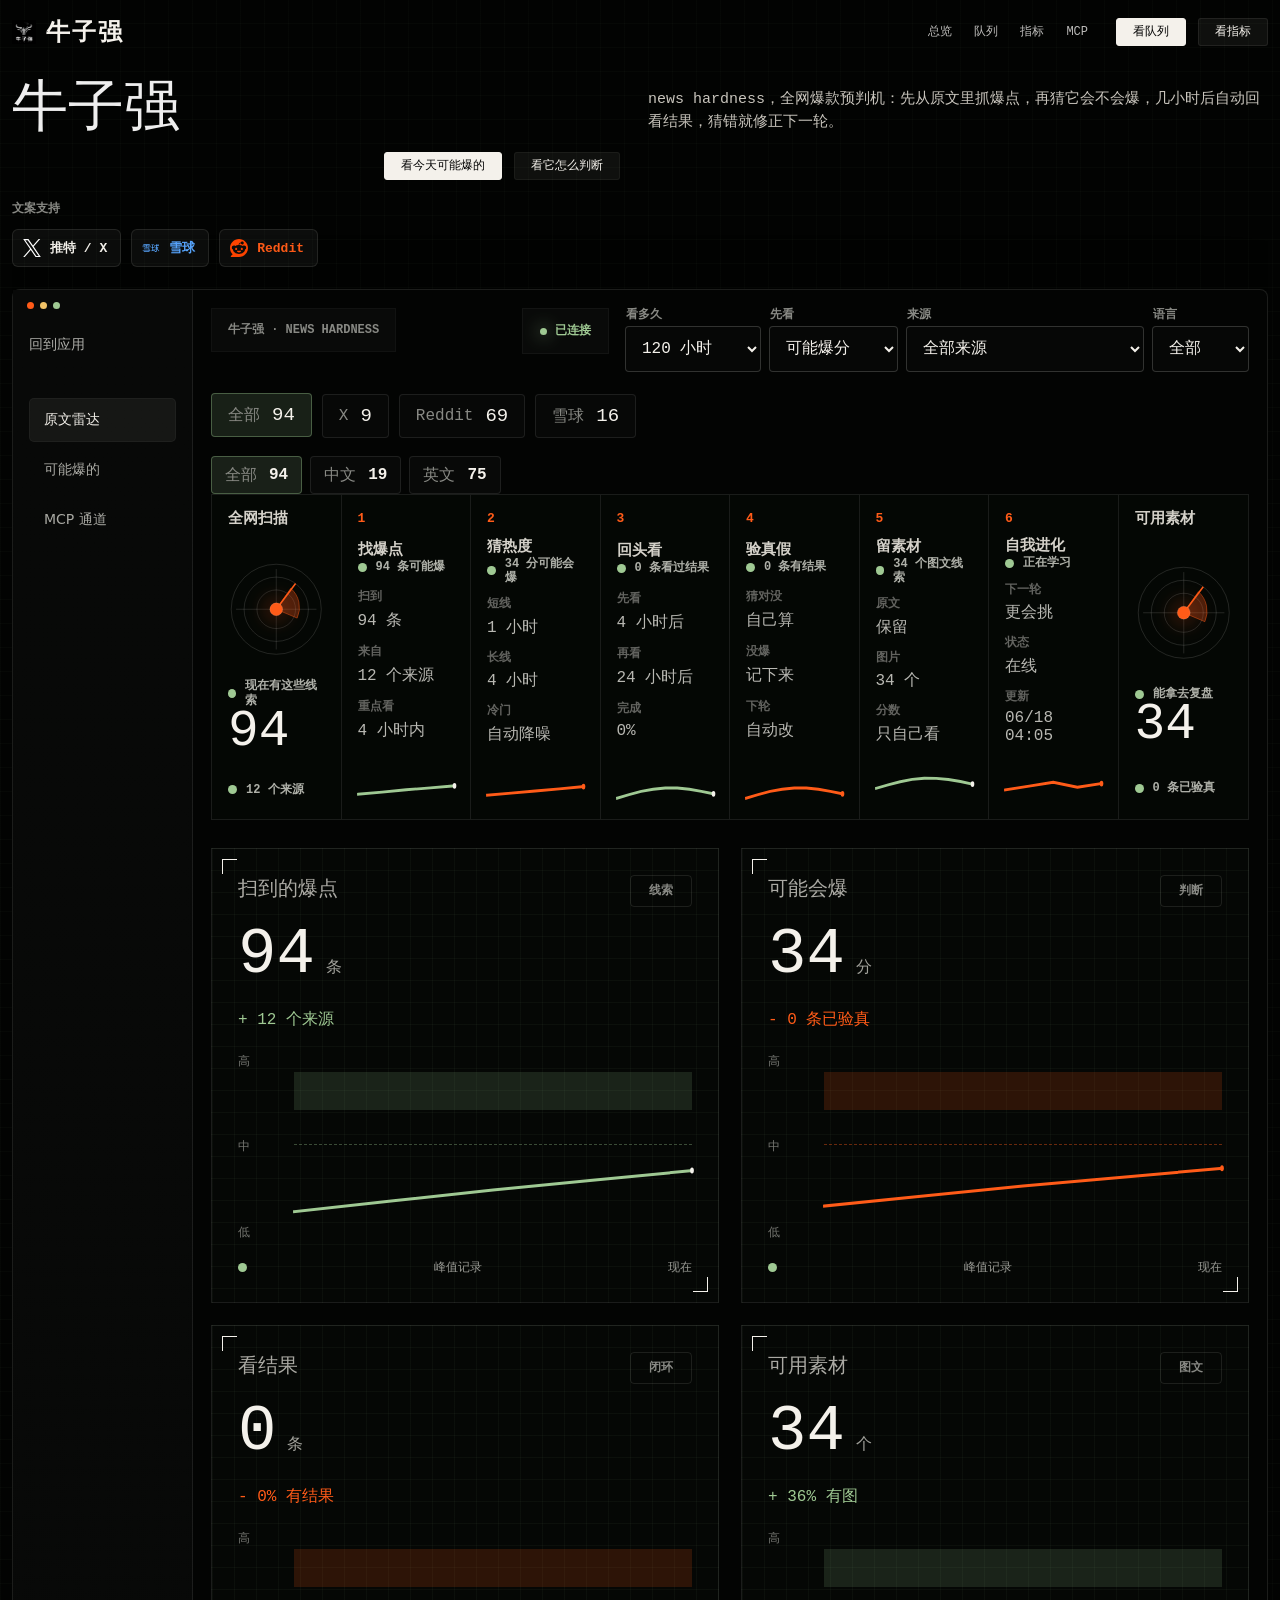
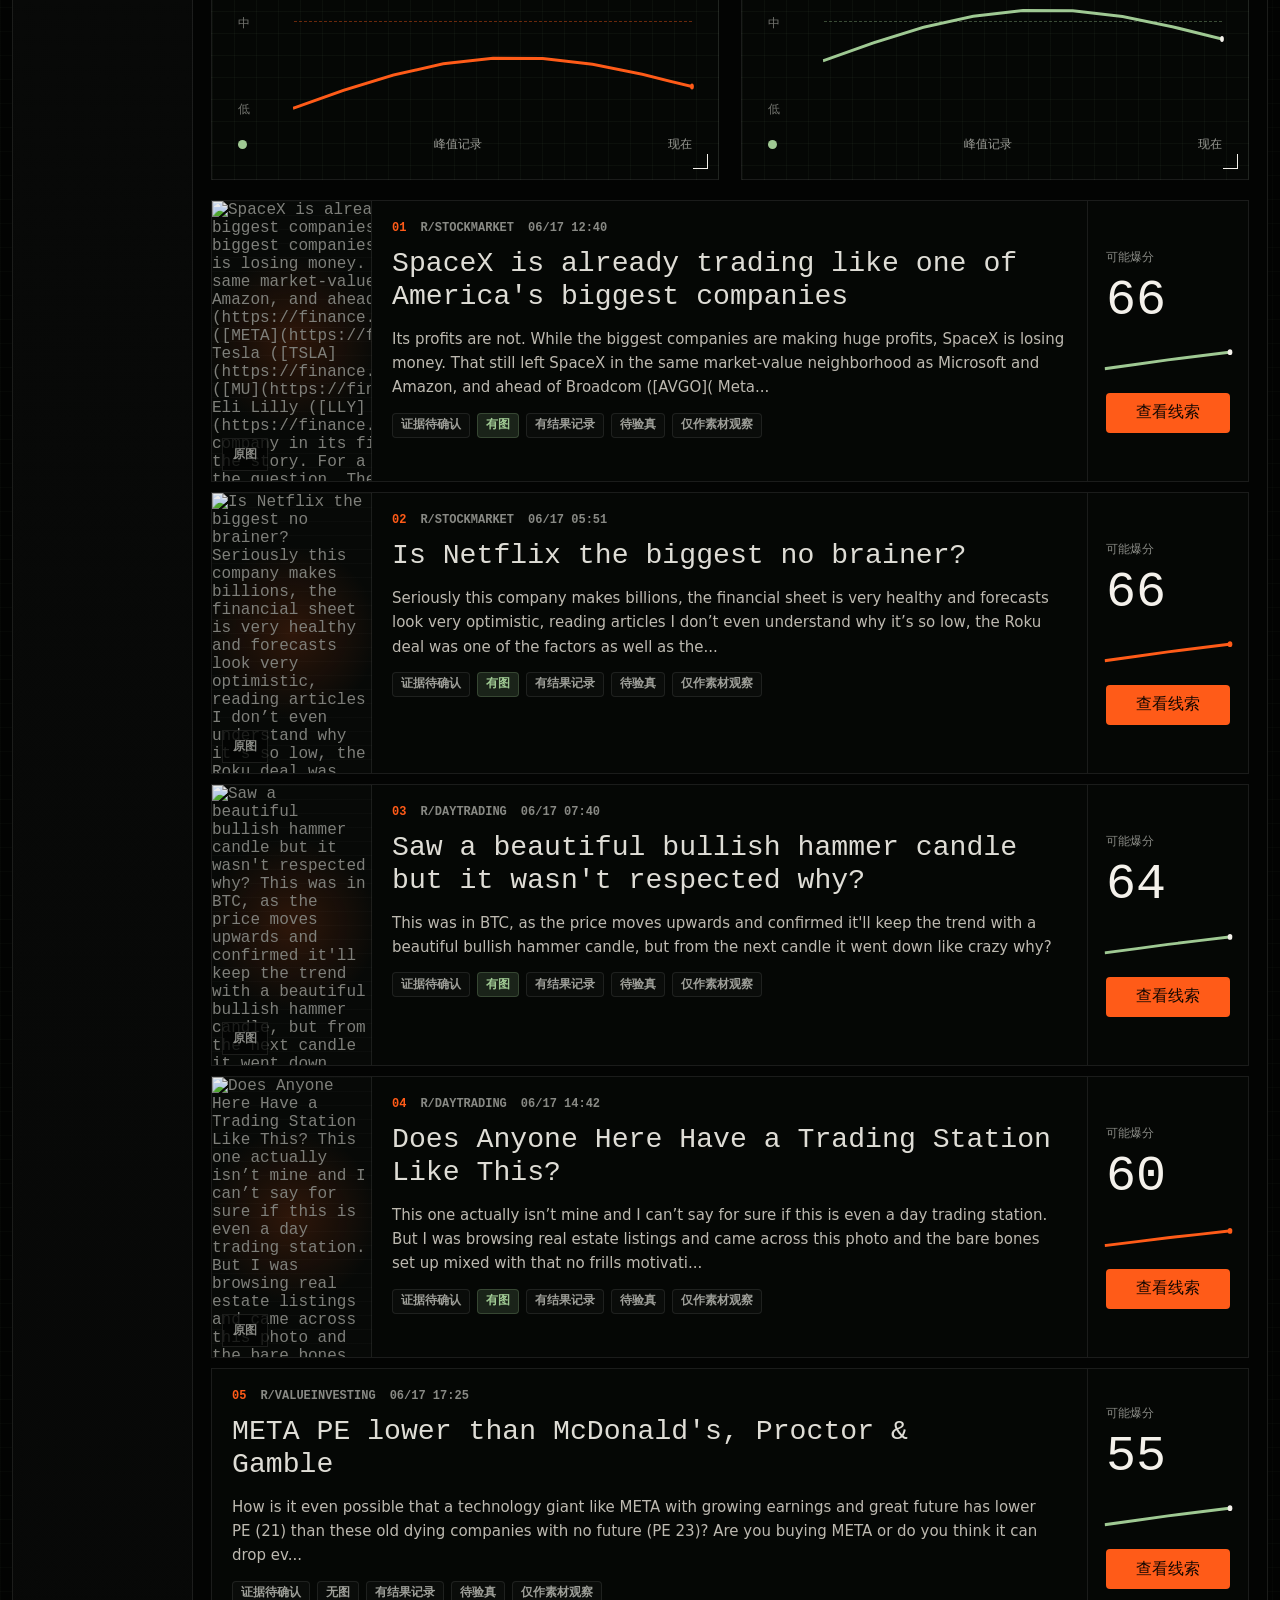
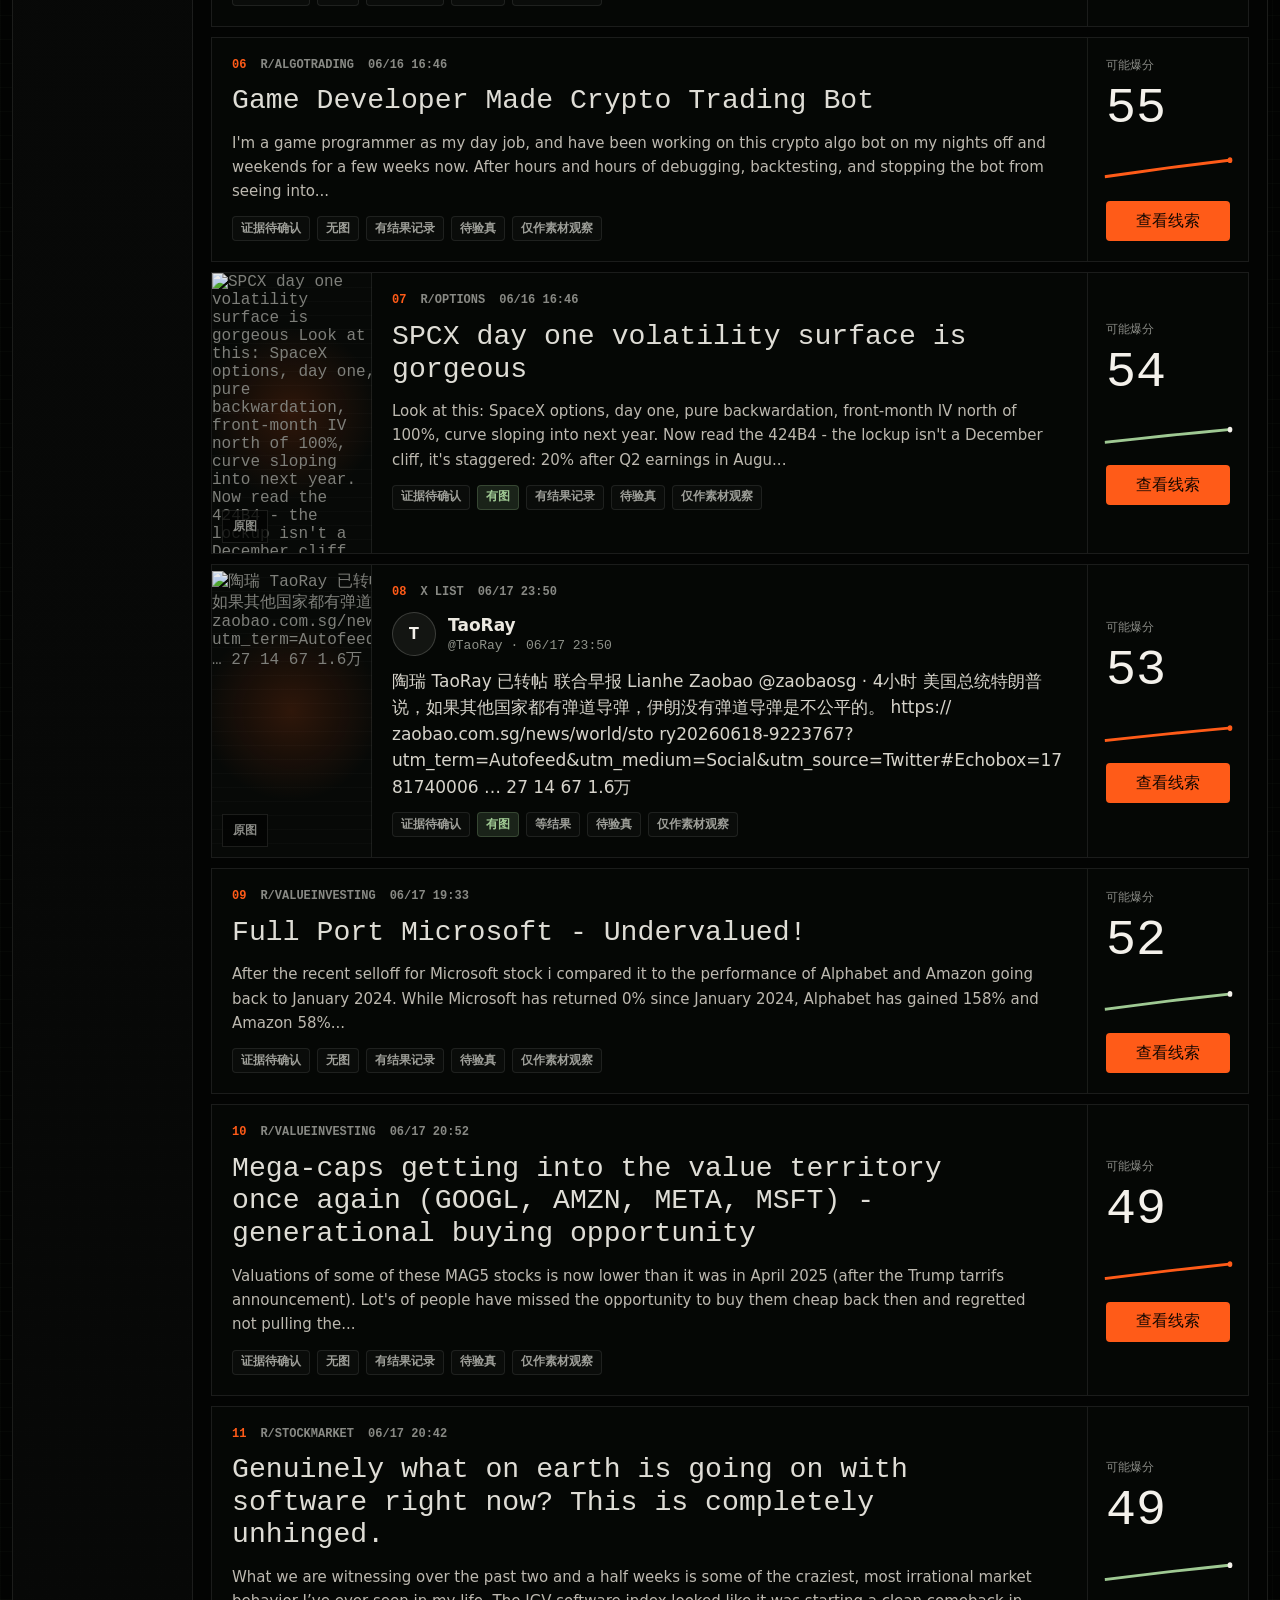
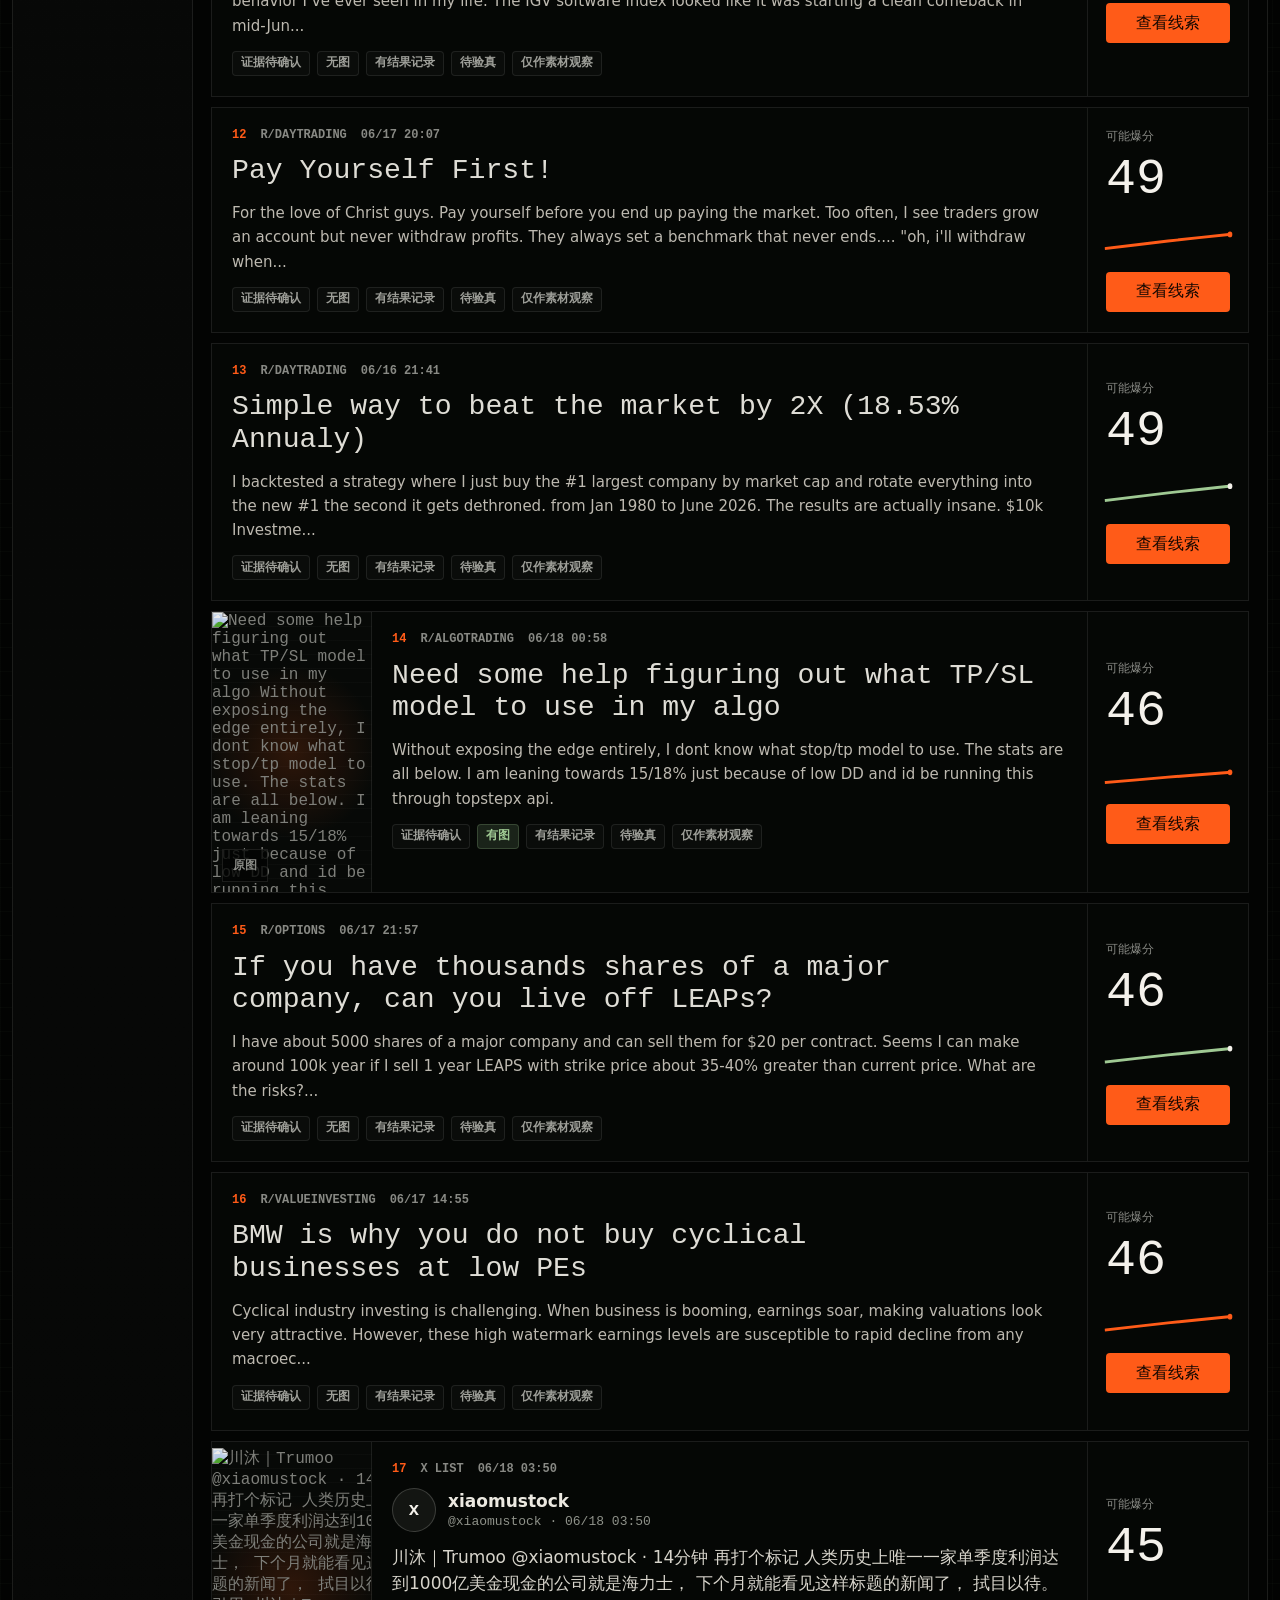
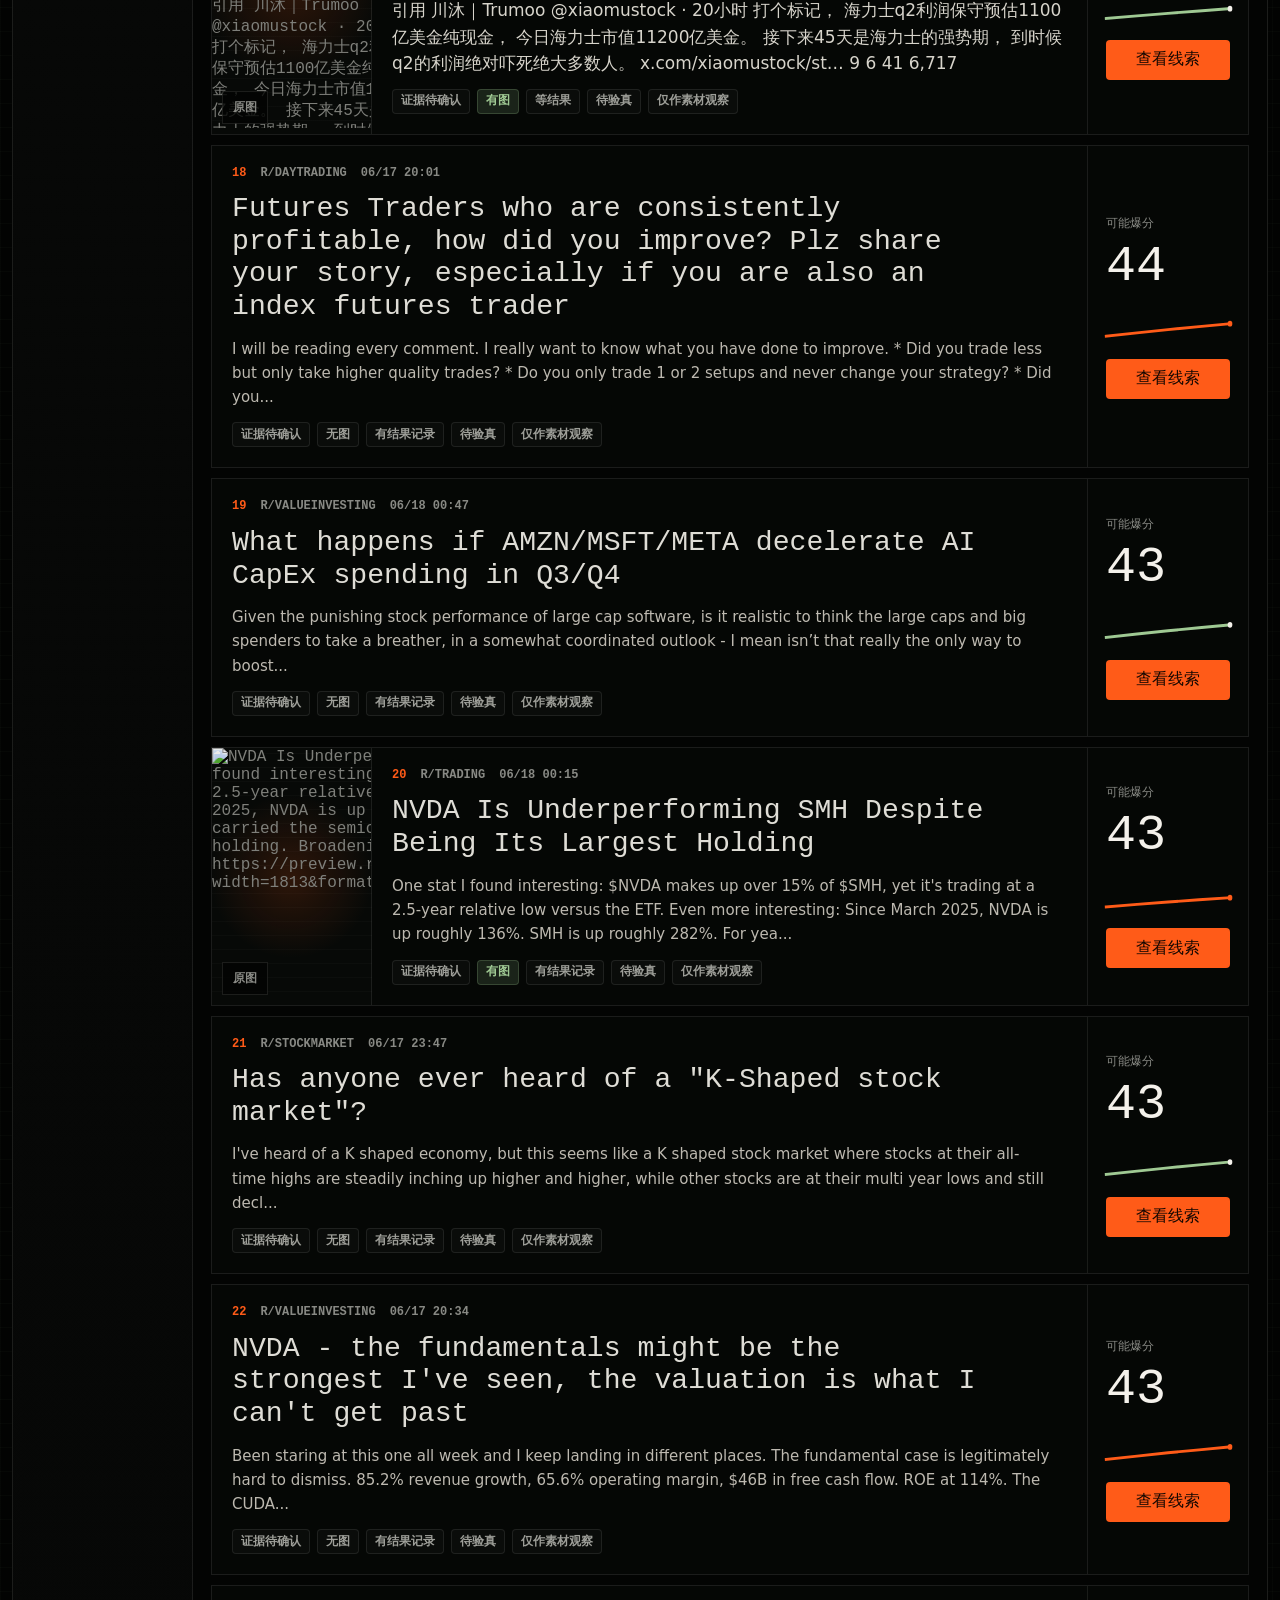
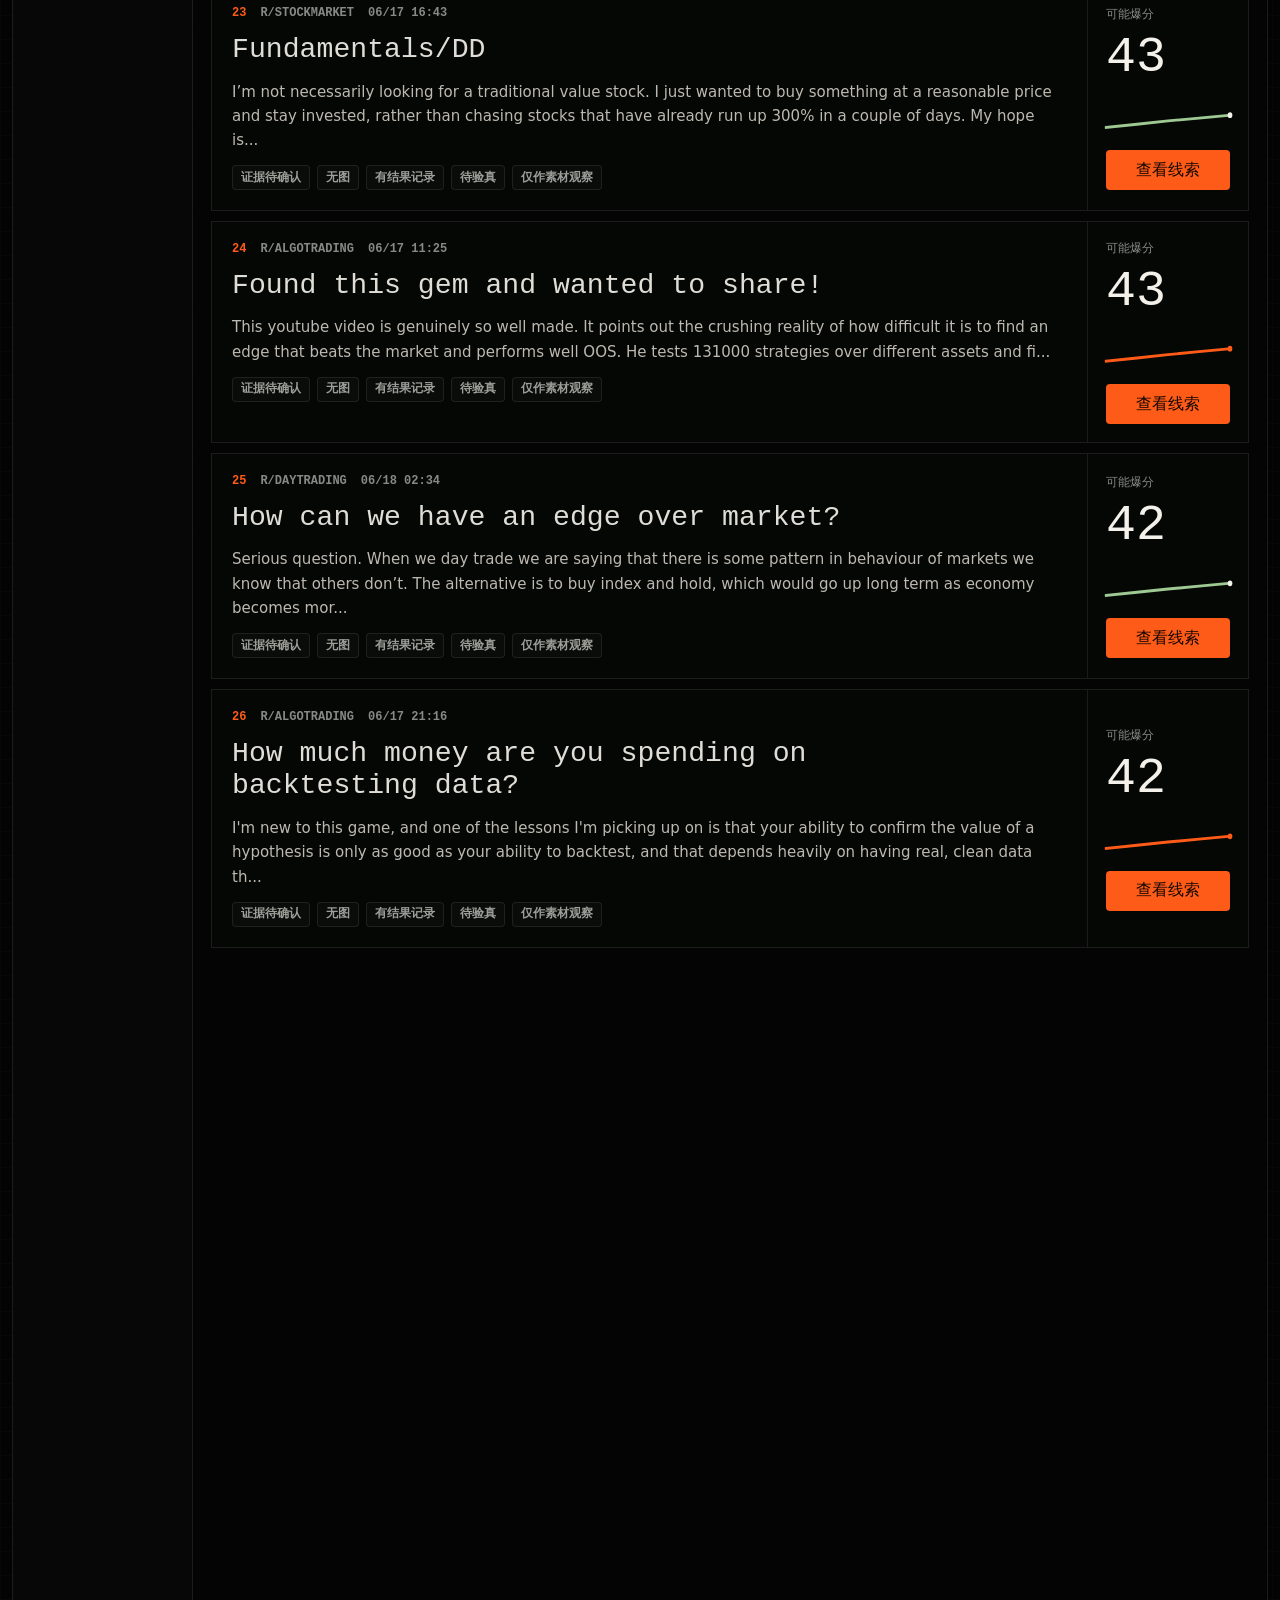
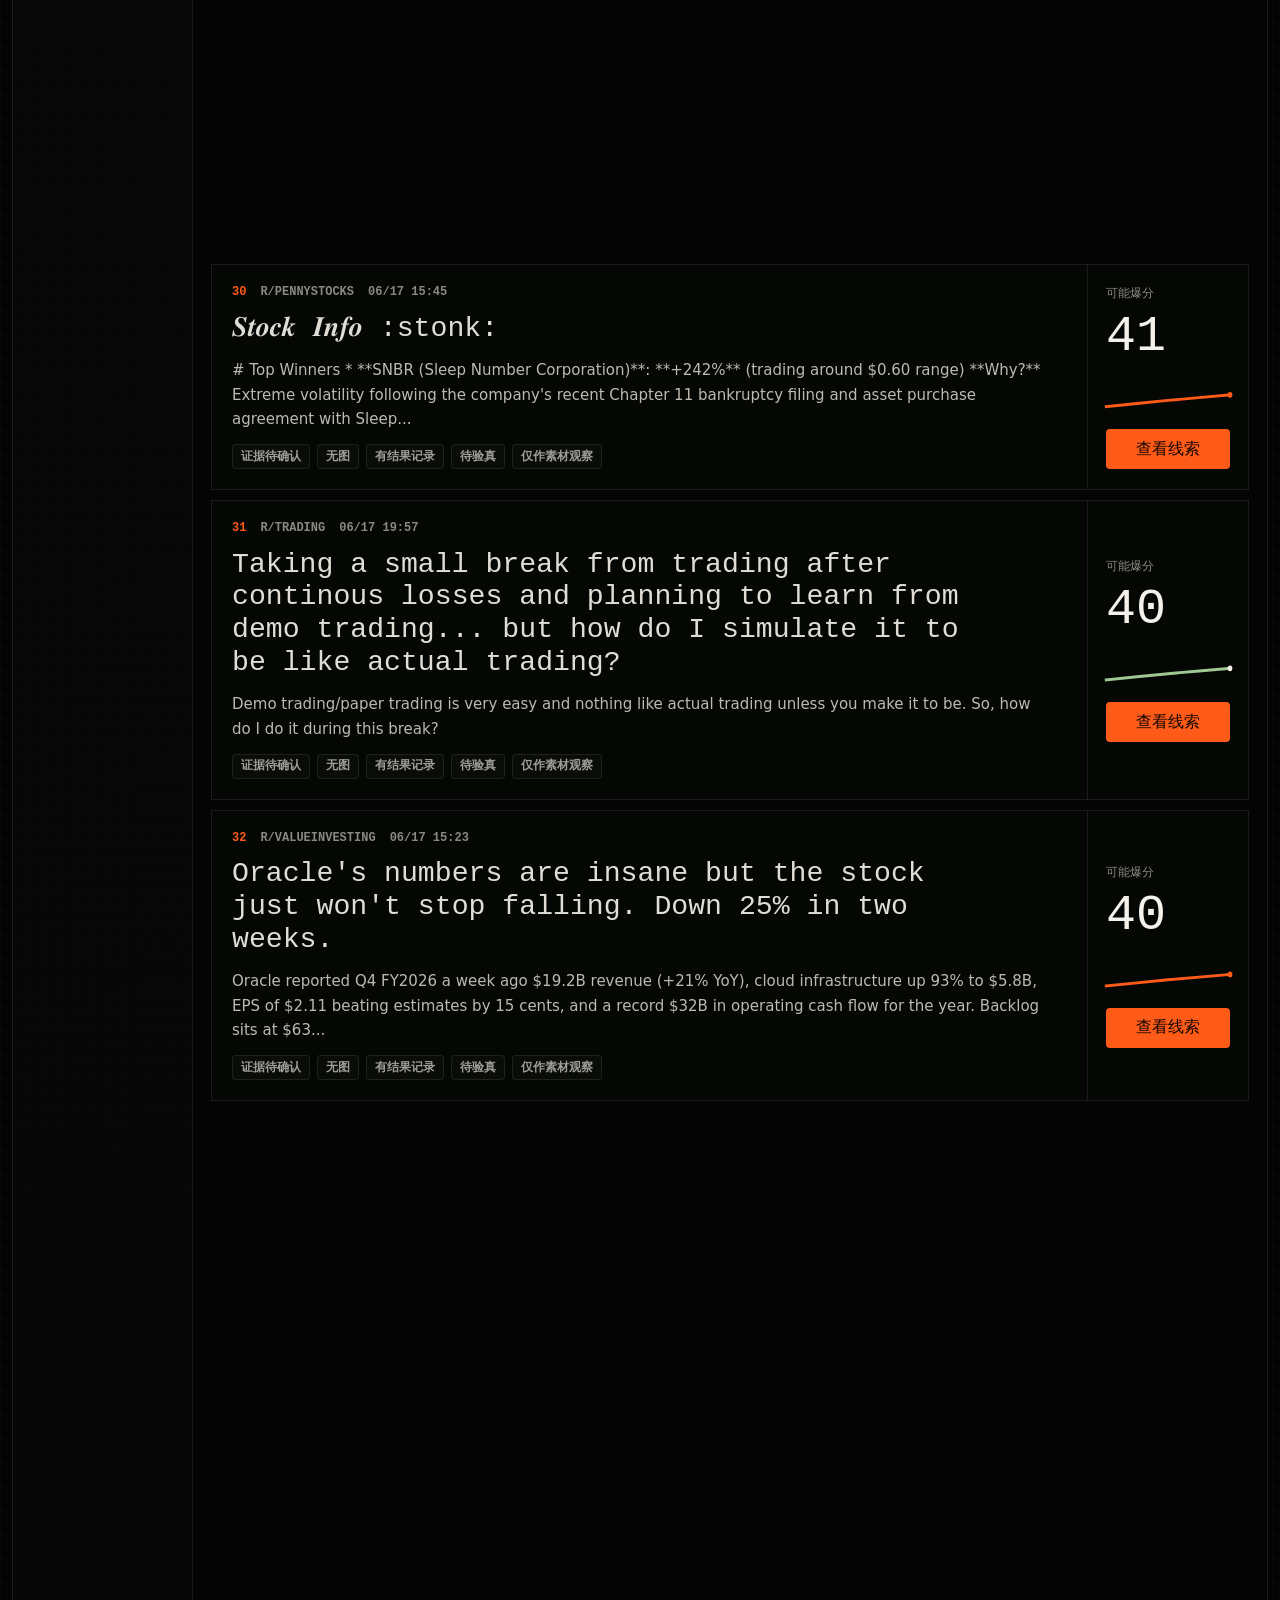
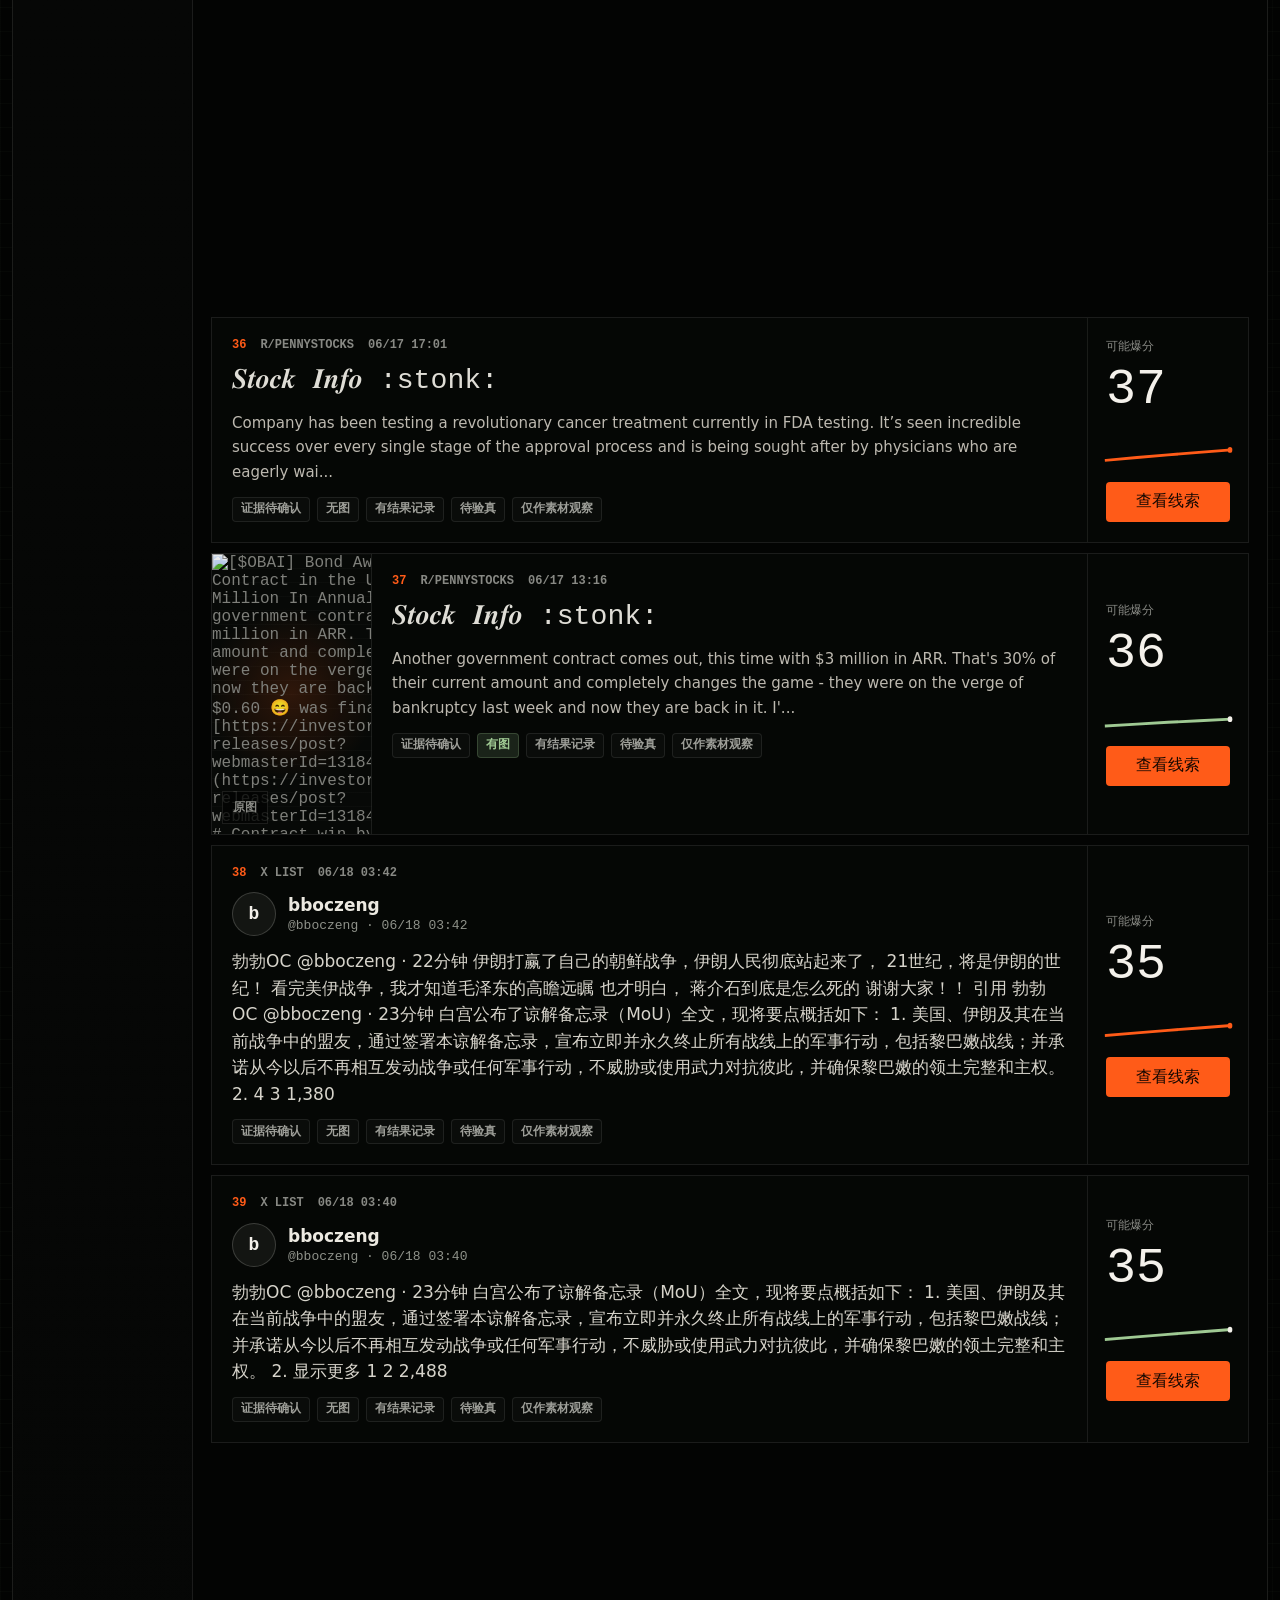
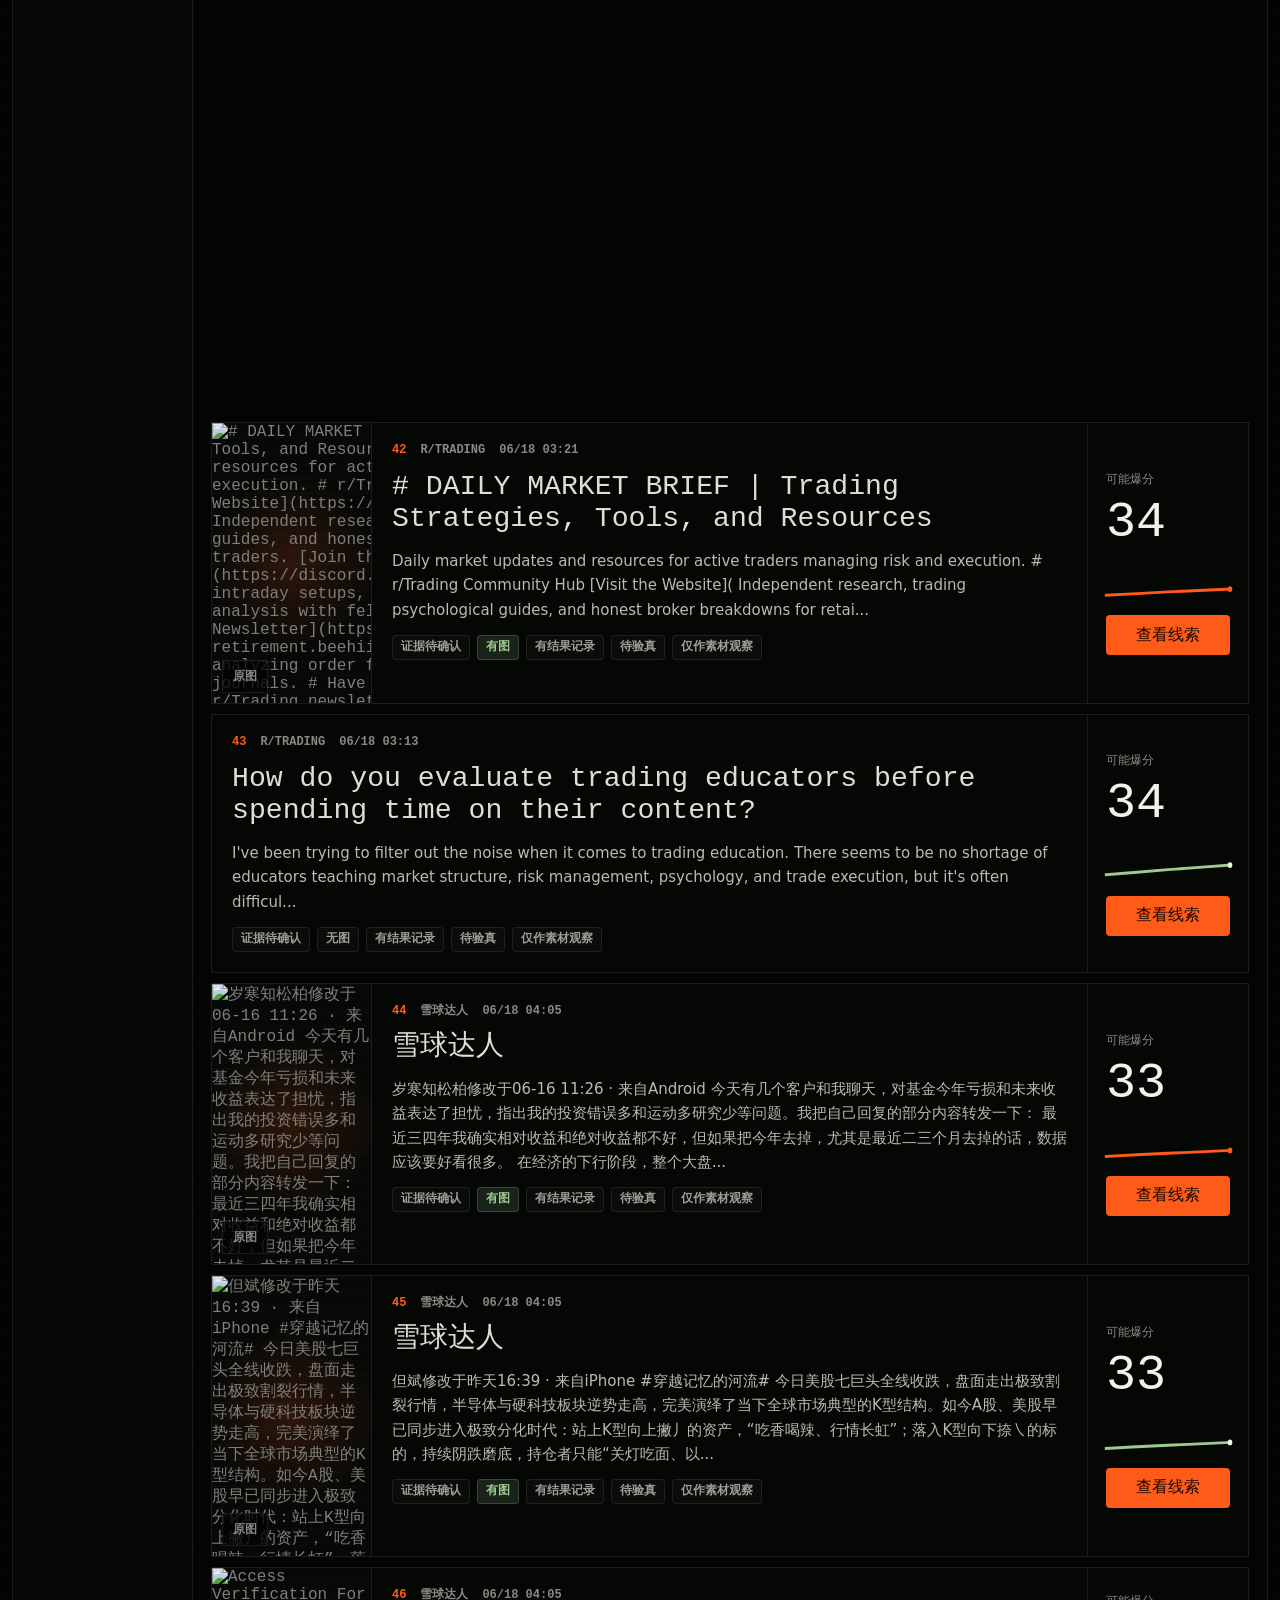
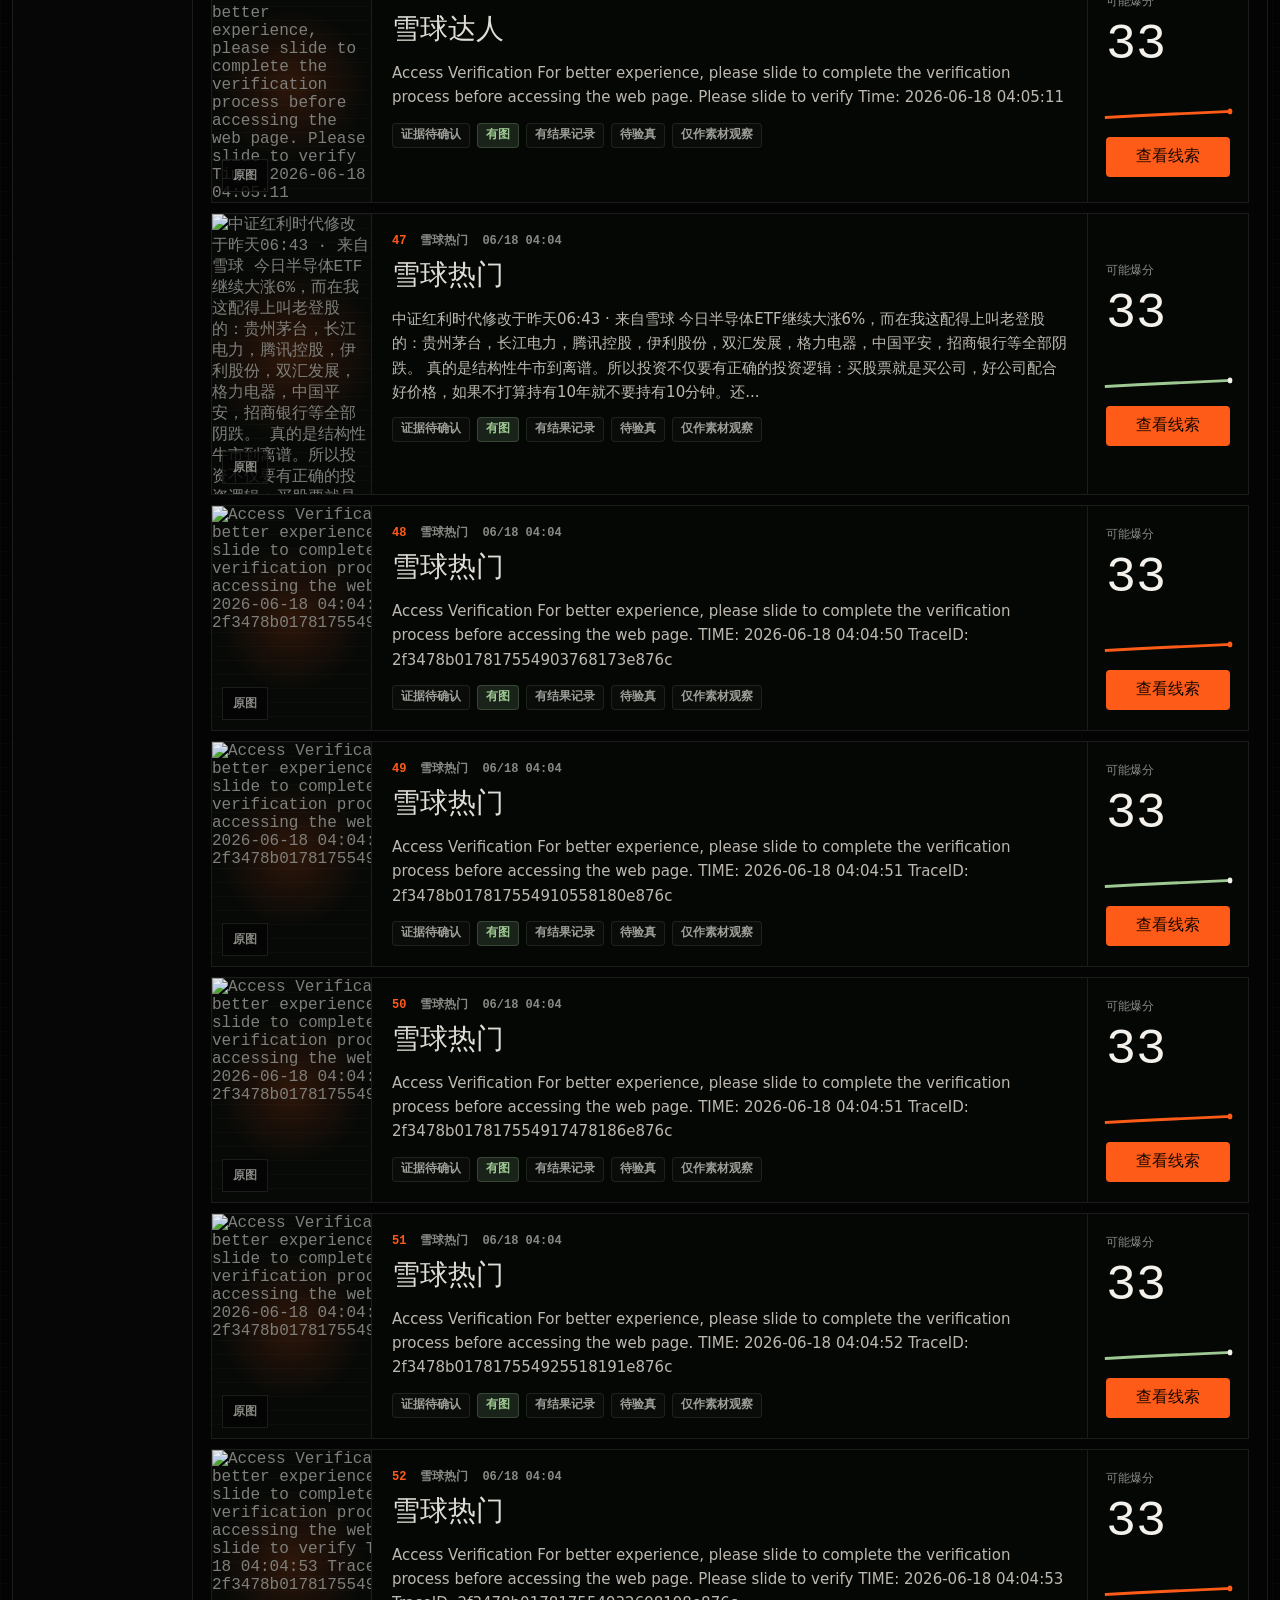
==== commit 2577cb32: "Reject Xueqiu challenge pages from radar feed Xueqiu risk-control pages were being treated as second" ====
--- a/web/radar-timeline/index.html
+++ b/web/radar-timeline/index.html
@@ -104,10 +104,10 @@
 
               <section class="source-tabs" id="sourceTabs" aria-label="来源分类"></section>
               <section class="language-tabs" id="languageRadar" aria-label="语言筛选"></section>
+              <section class="signal-board" id="quickStats" aria-label="今日概览"></section>
+              <section class="chart-grid" id="telemetryPanels" aria-label="运行指标"></section>
               <section class="timeline" id="timeline" aria-label="原文队列"></section>
               <section class="mcp-channel" id="mcpChannel" aria-label="MCP 通道"></section>
-              <section class="signal-board" id="quickStats" aria-label="今日概览"></section>
-              <section class="chart-grid" id="telemetryPanels" aria-label="运行指标"></section>
             </div>
           </div>
         </section>
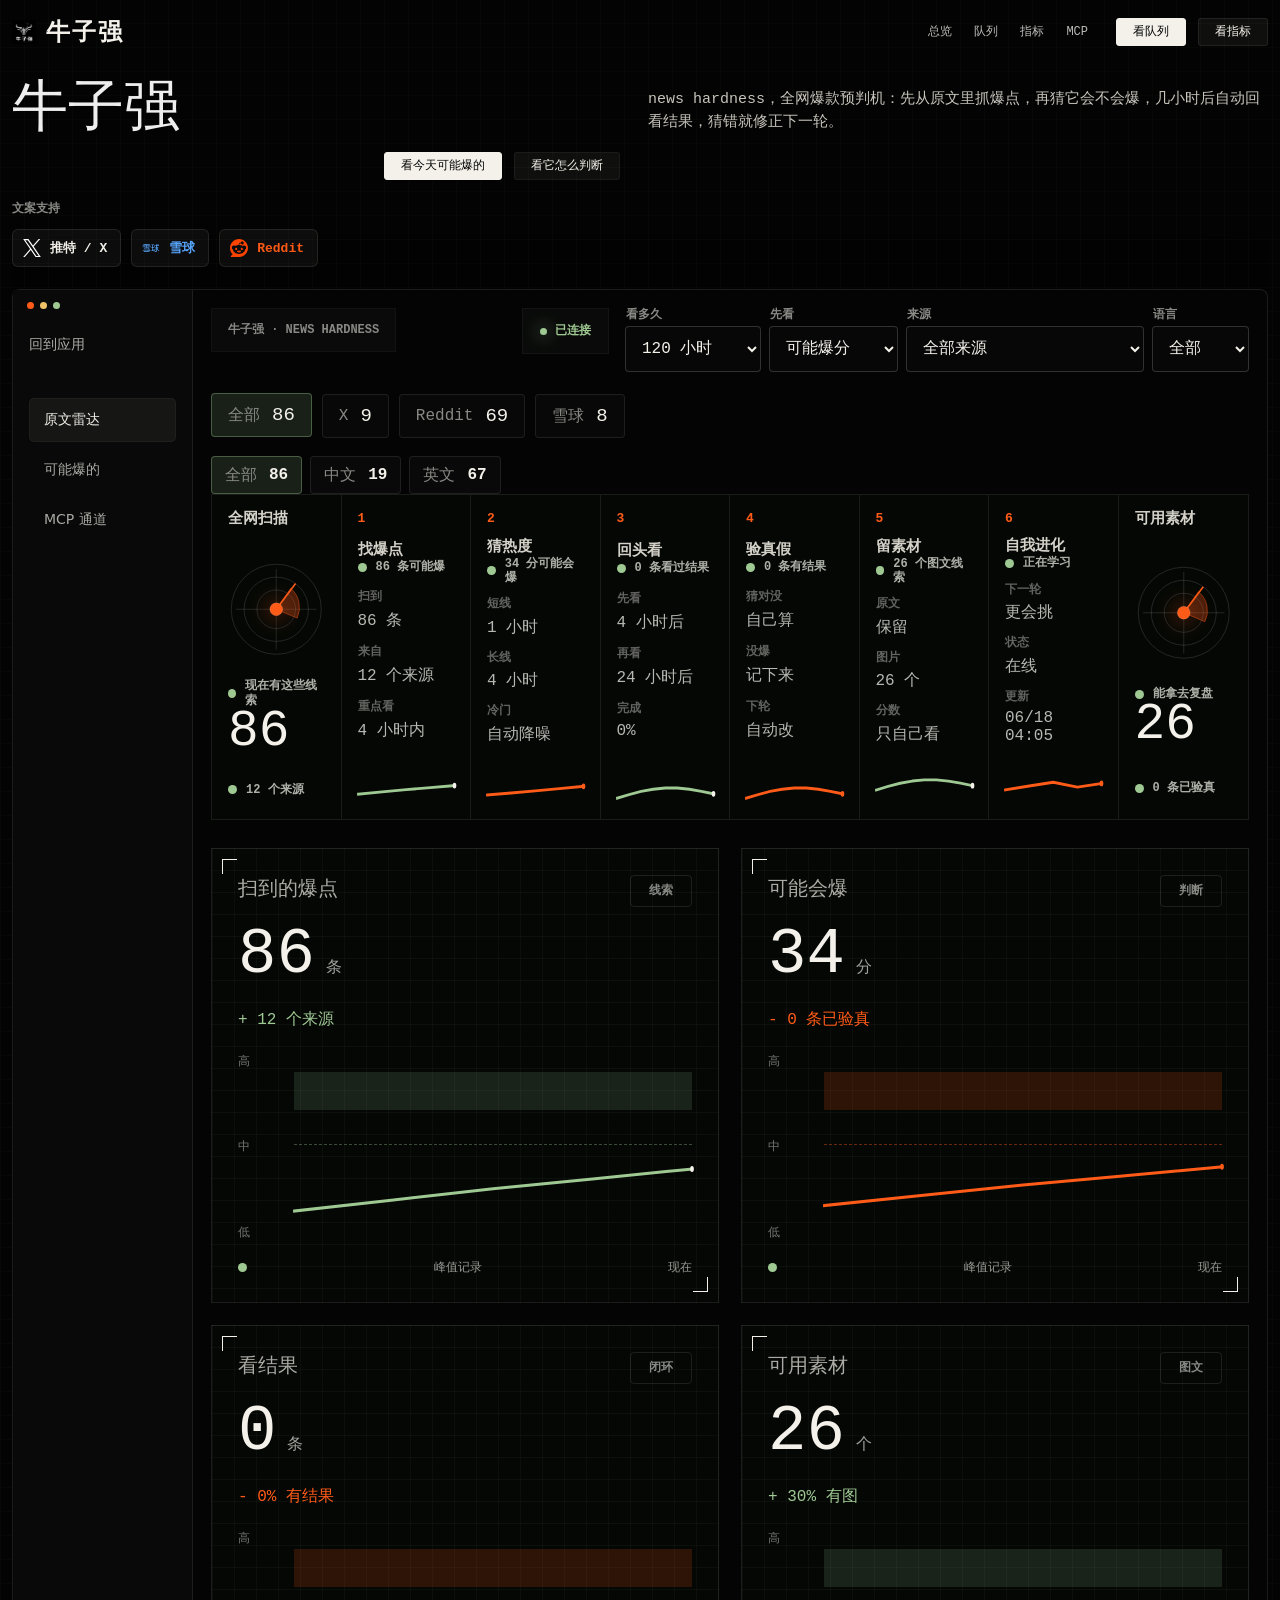
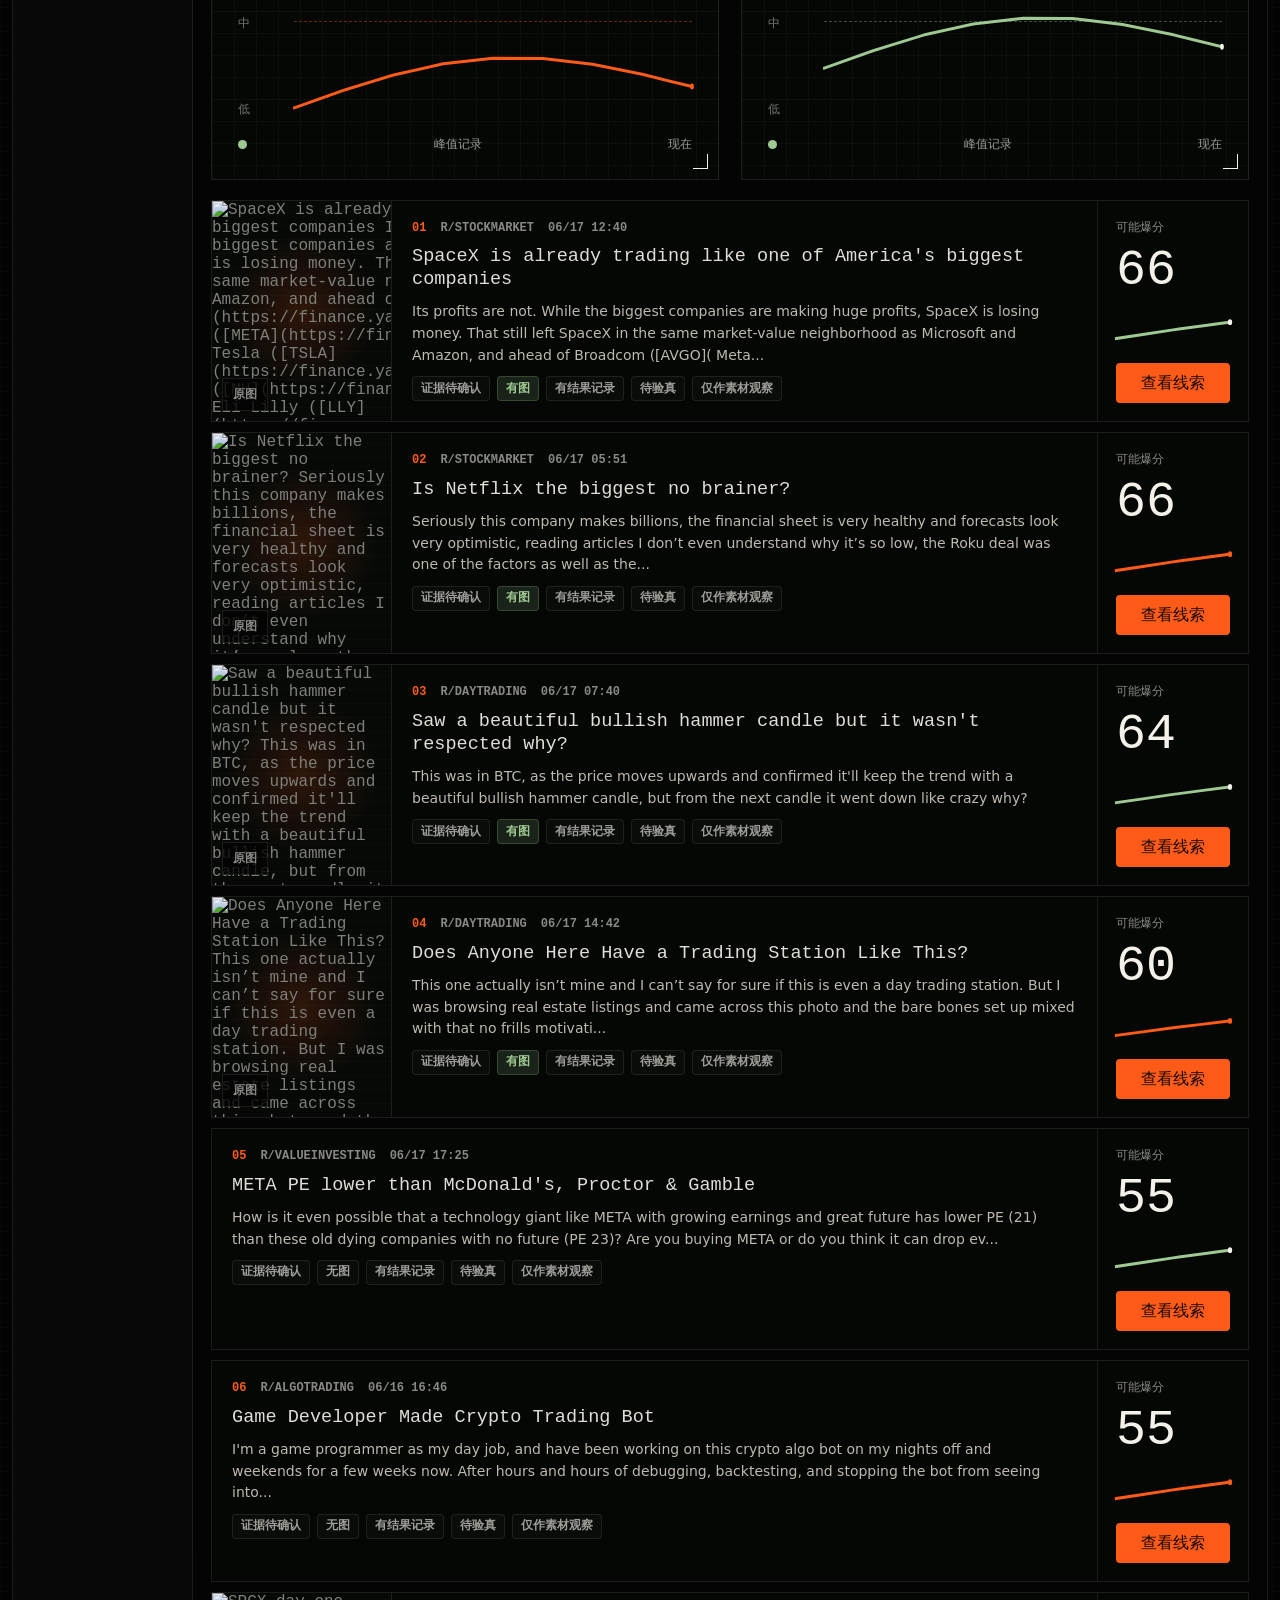
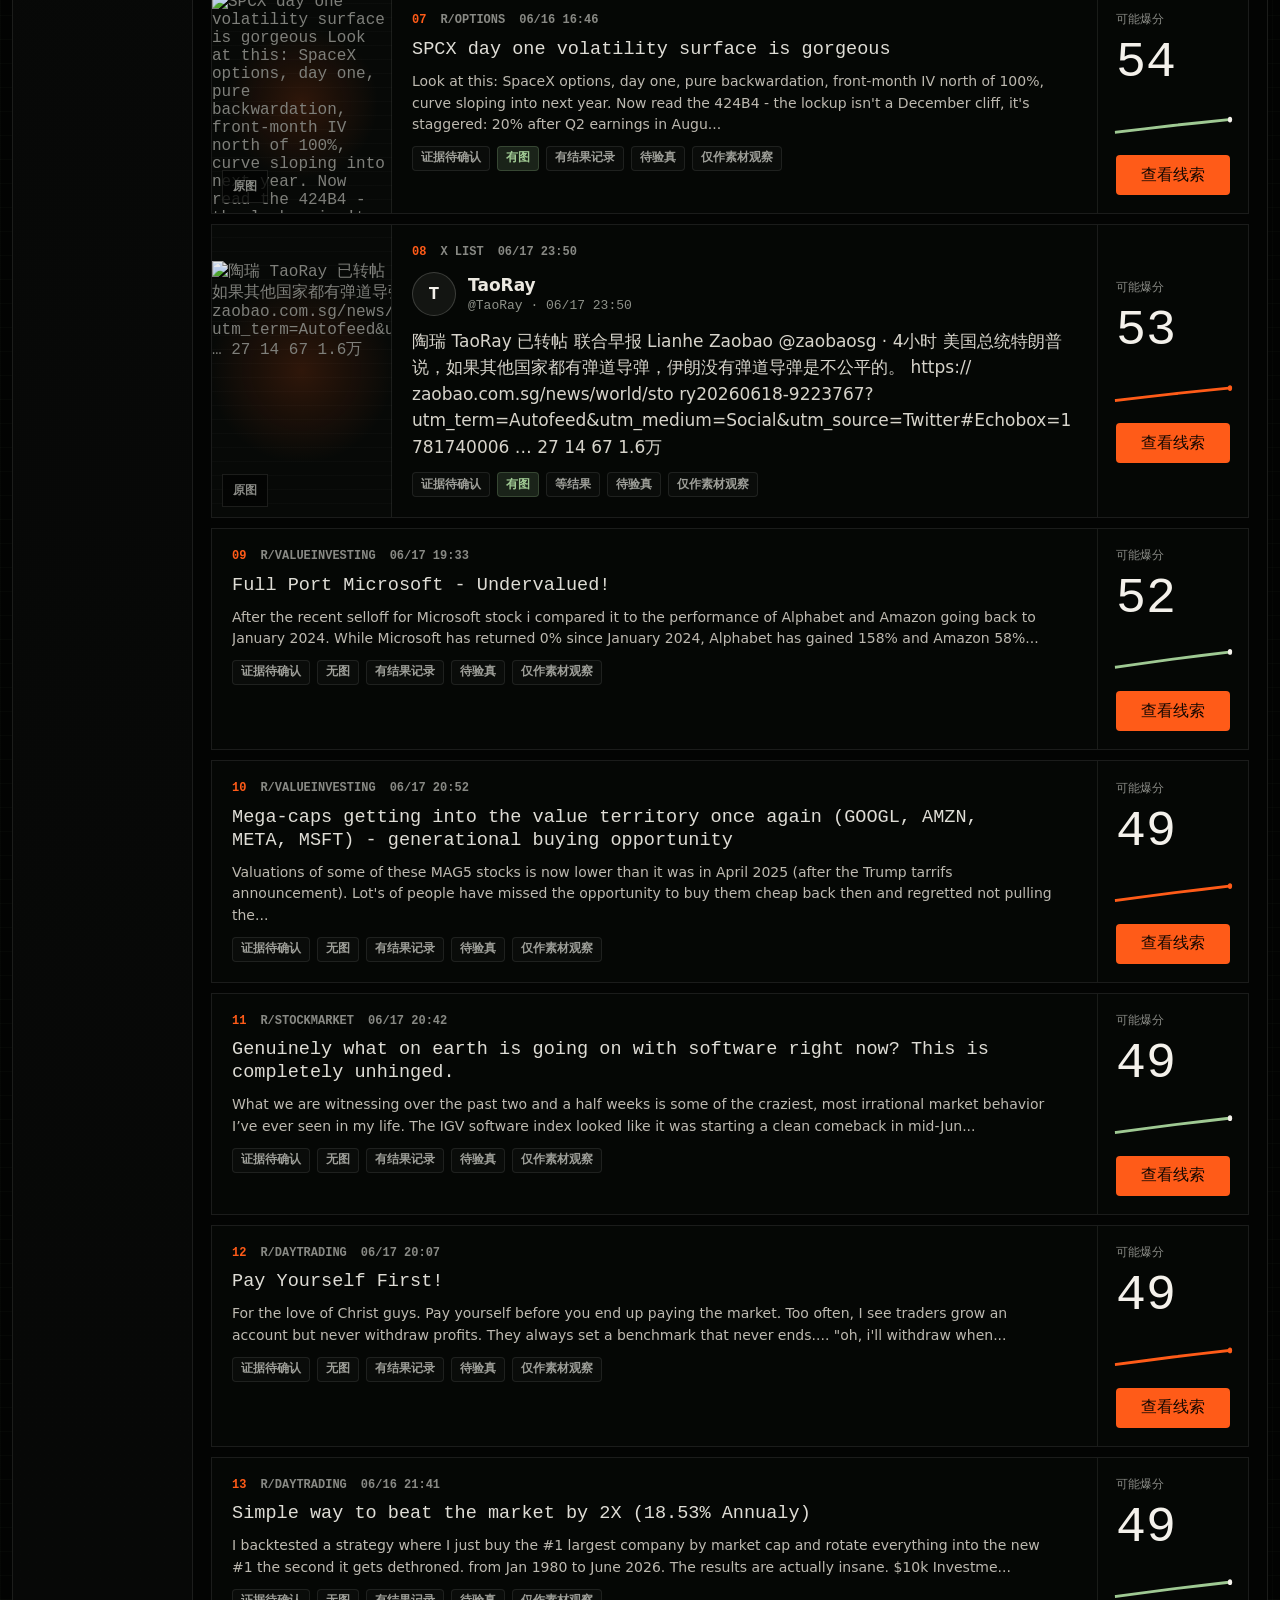
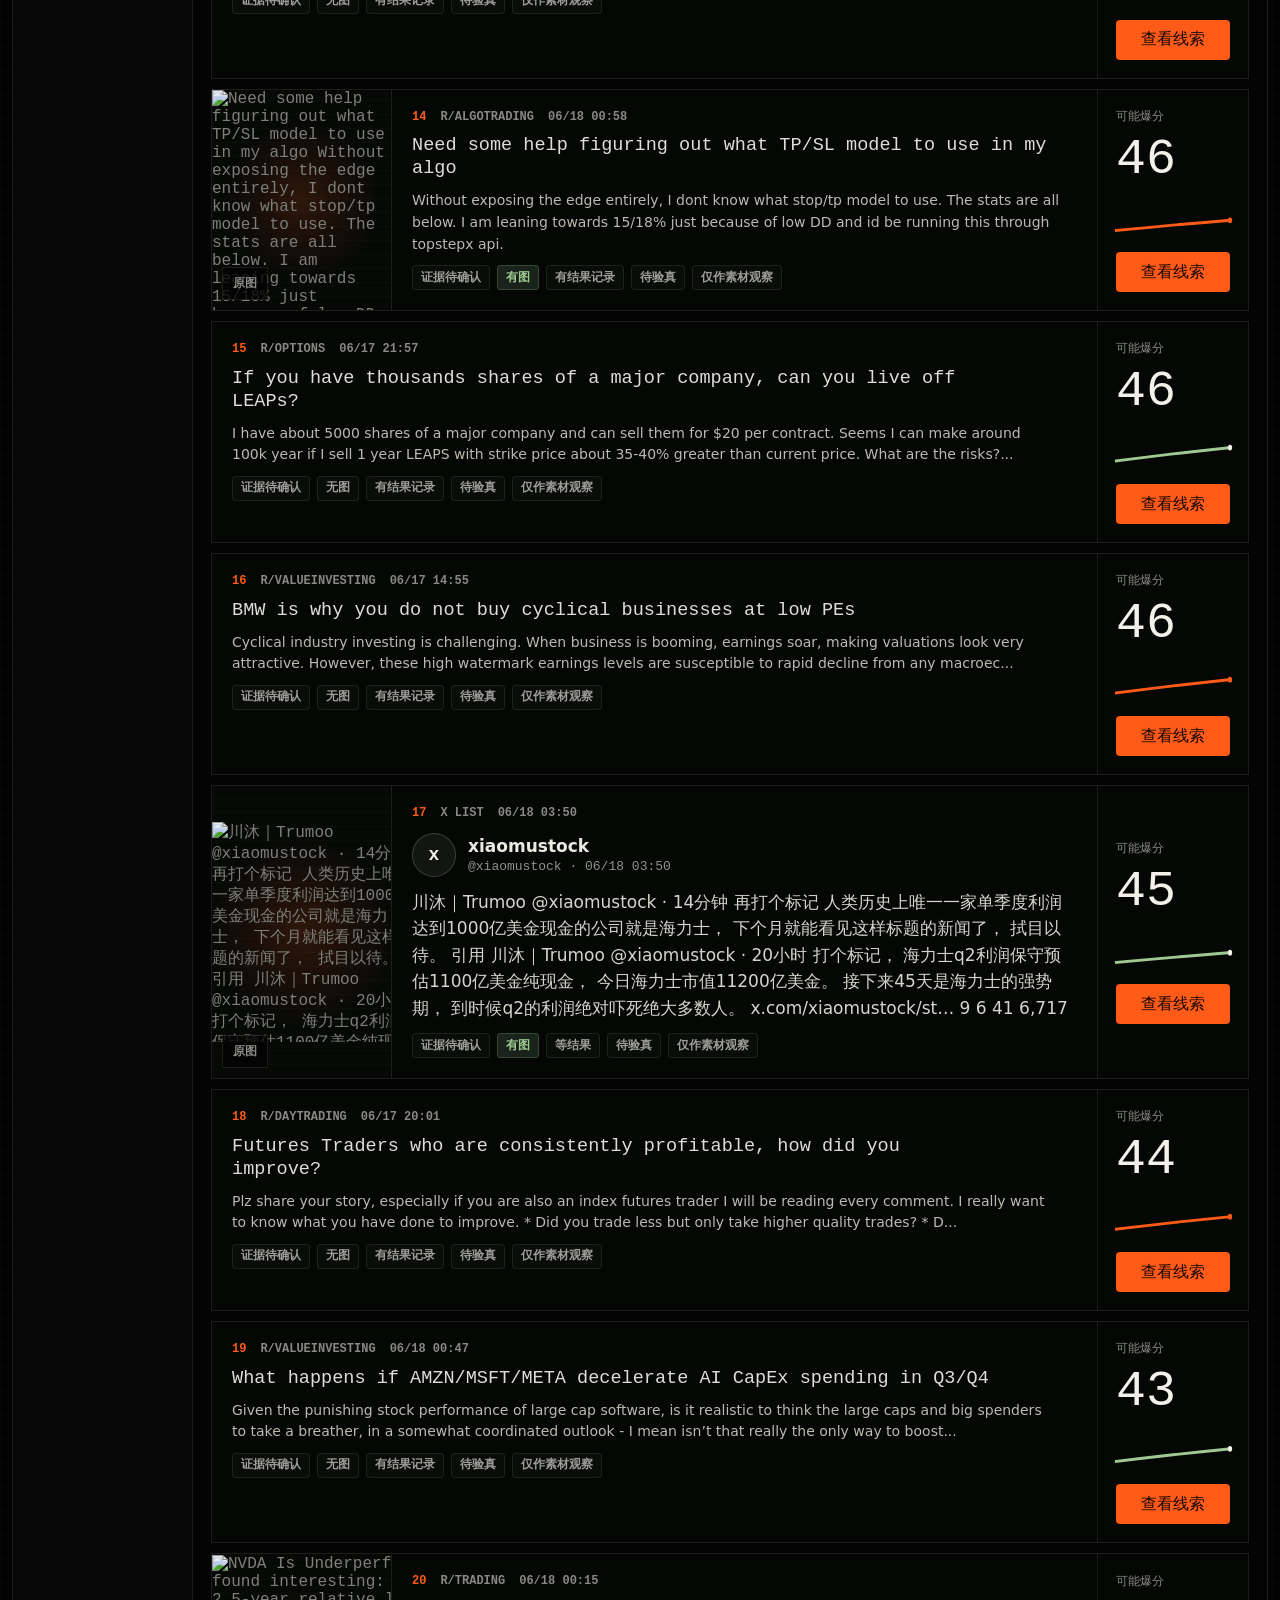
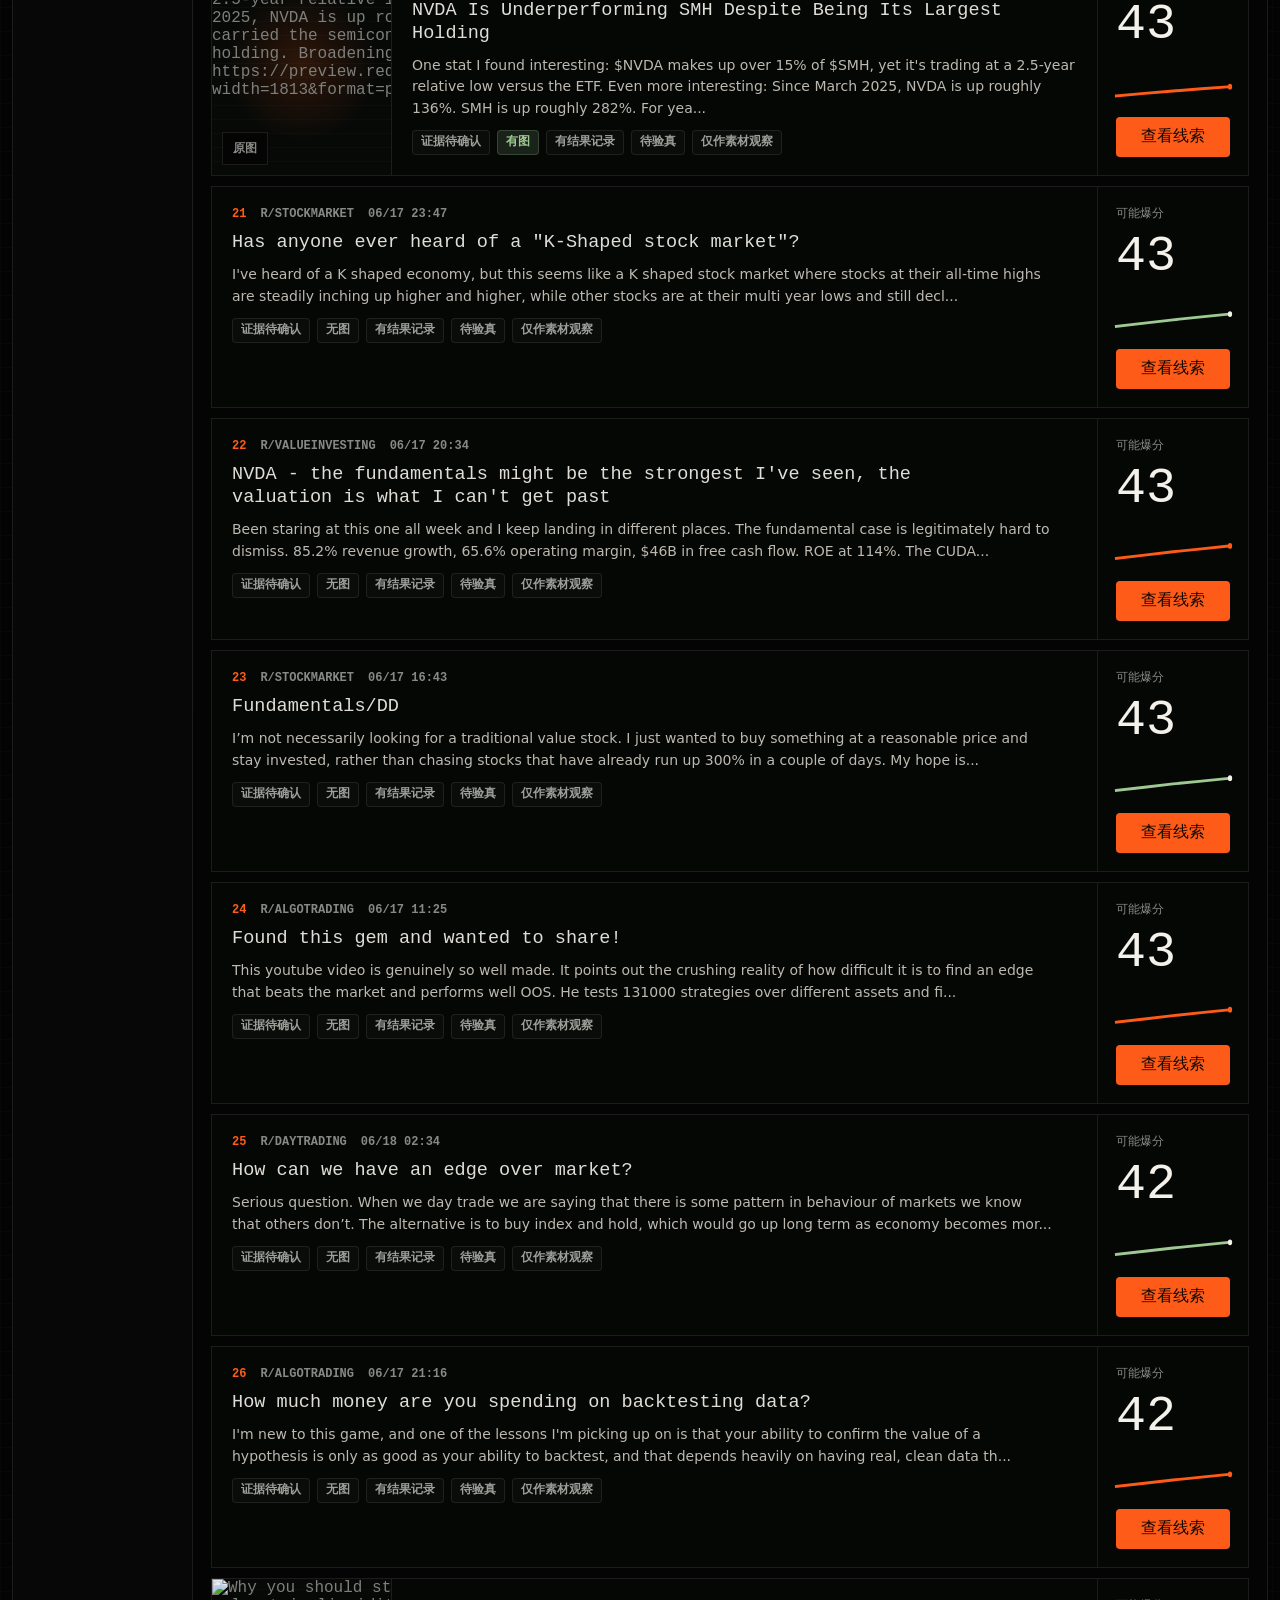
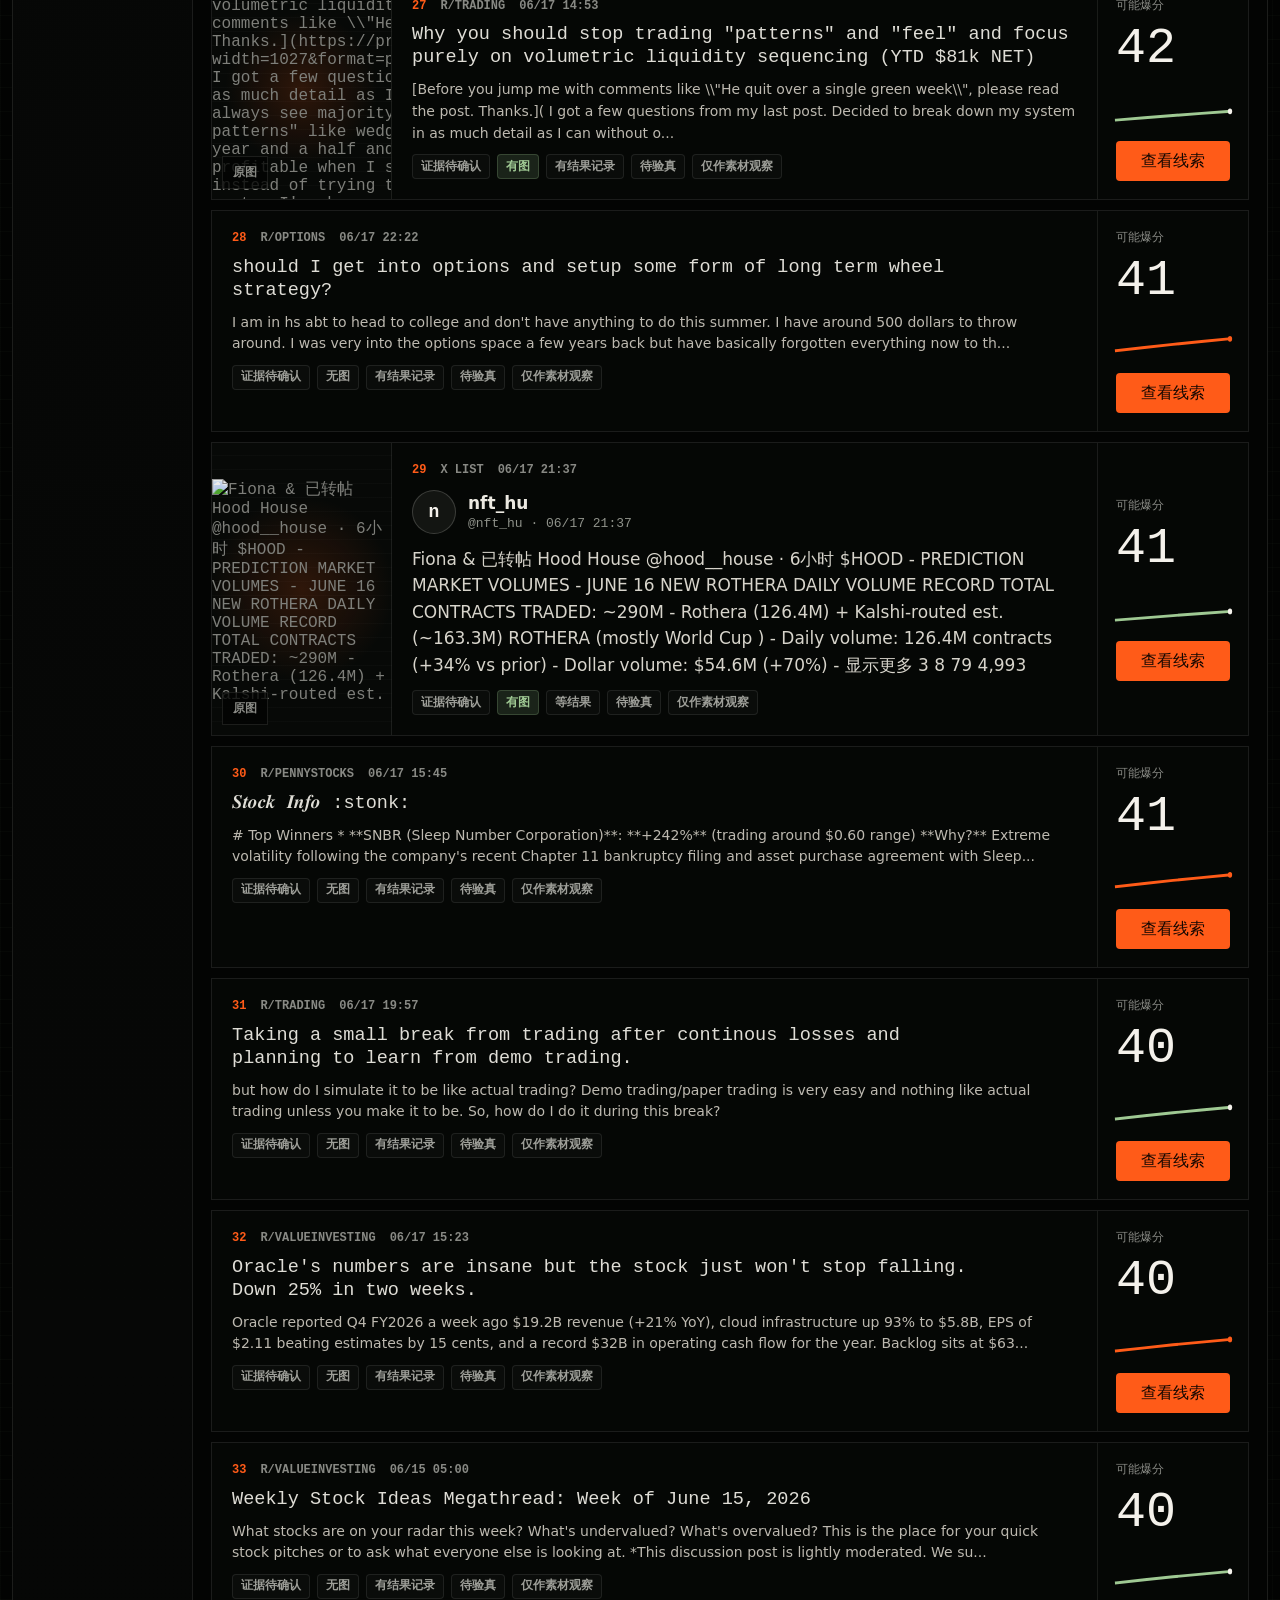
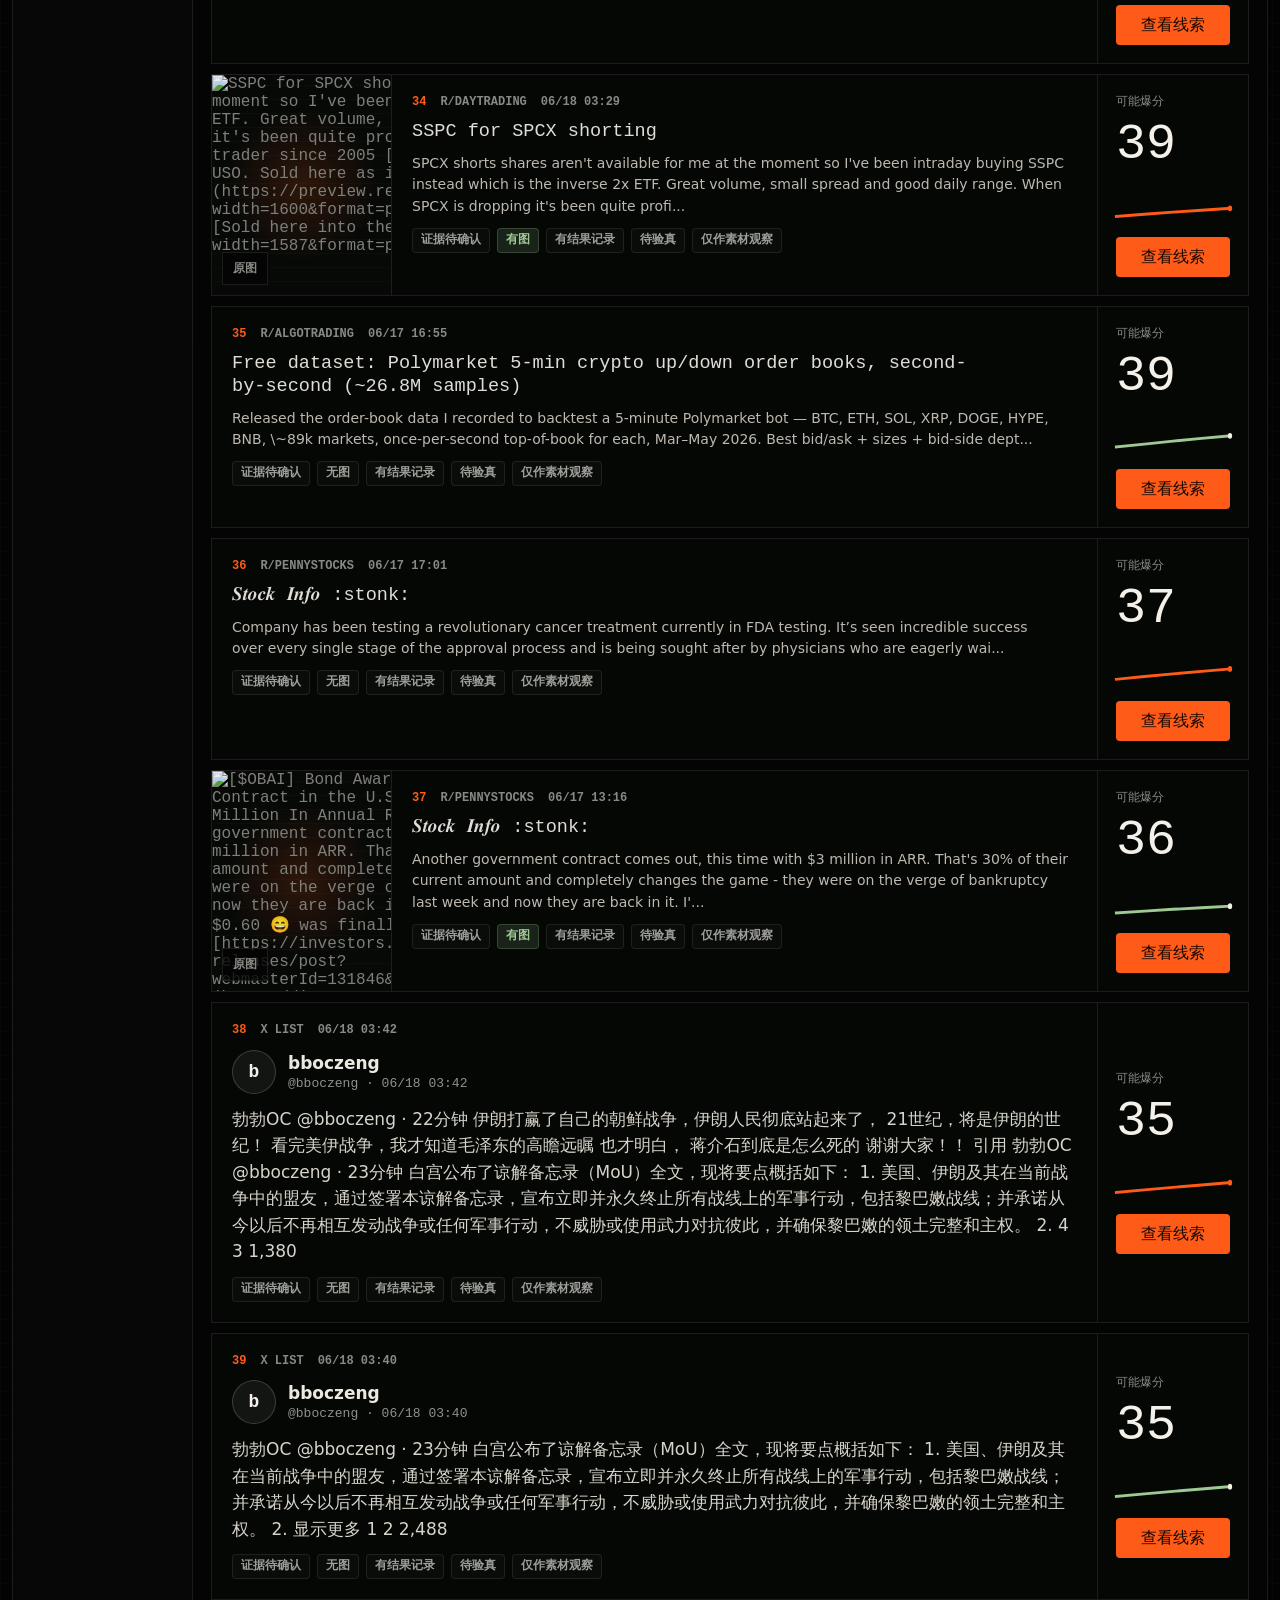
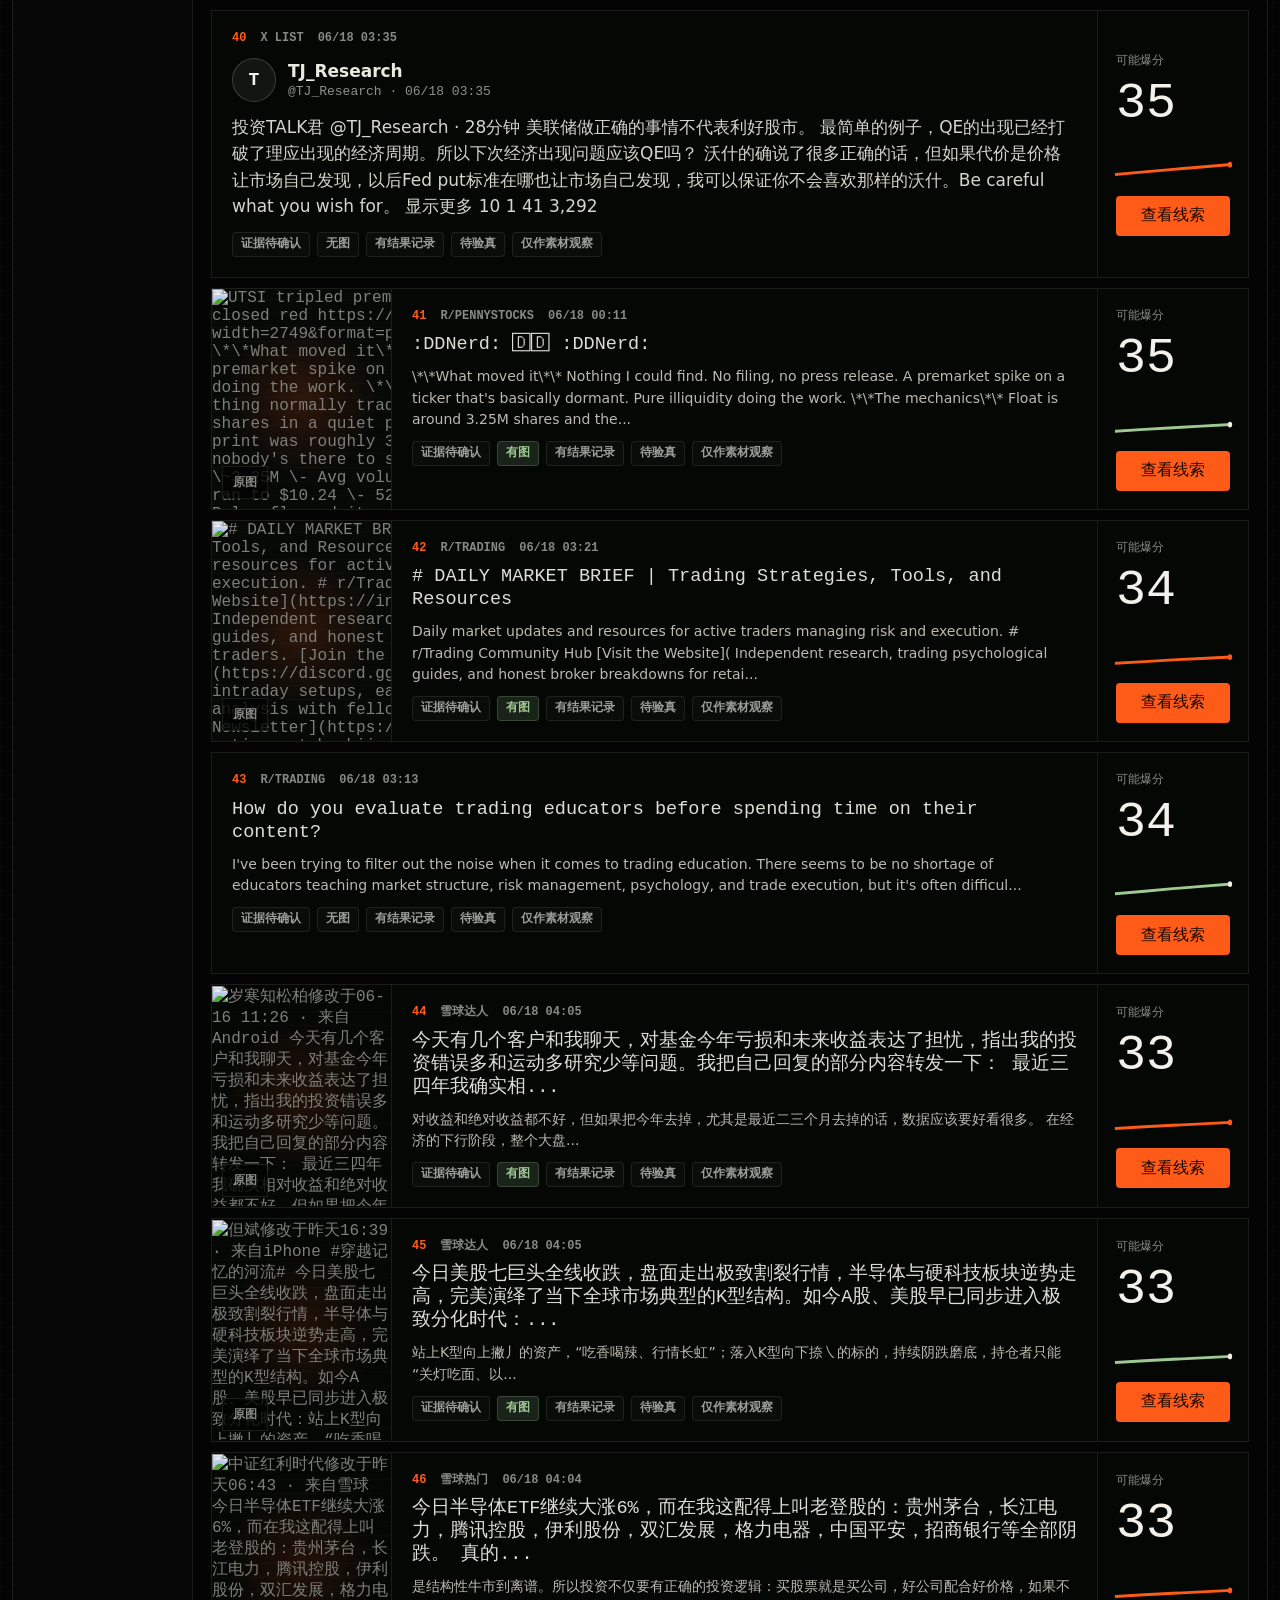
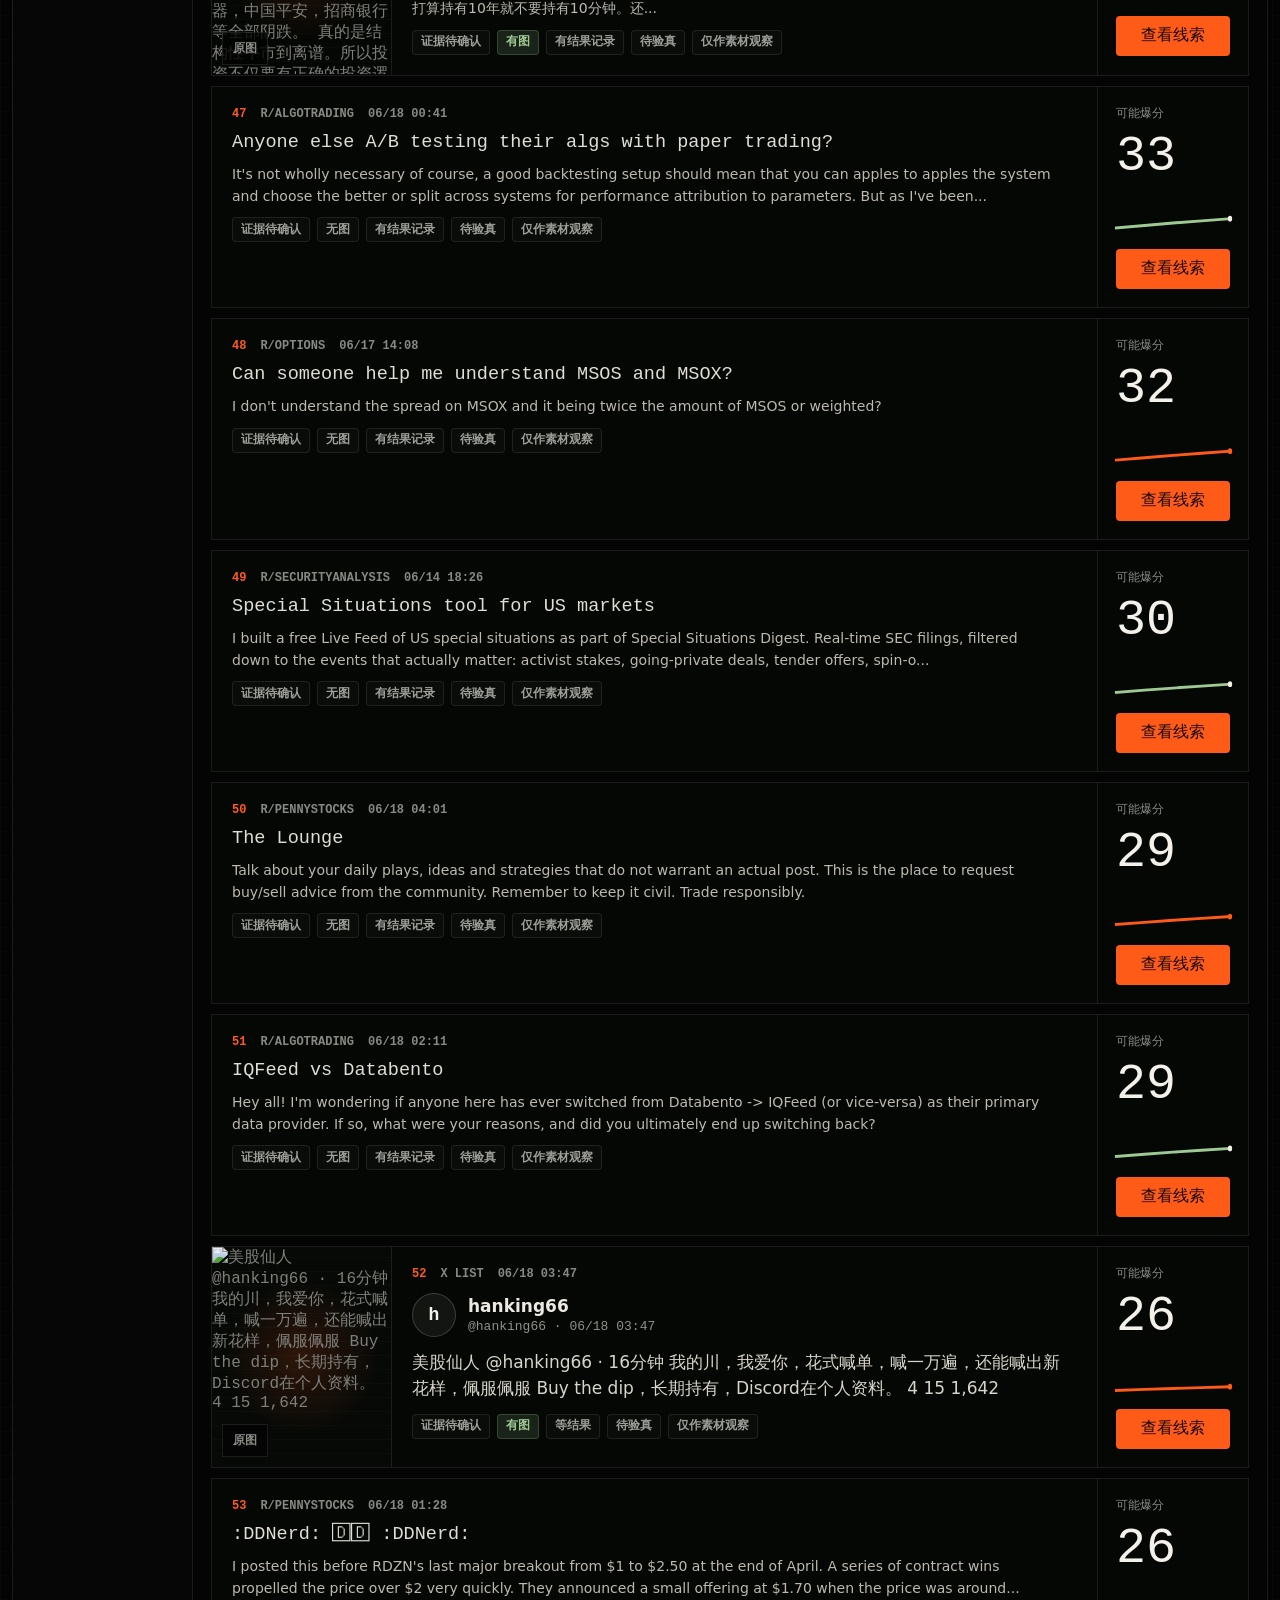
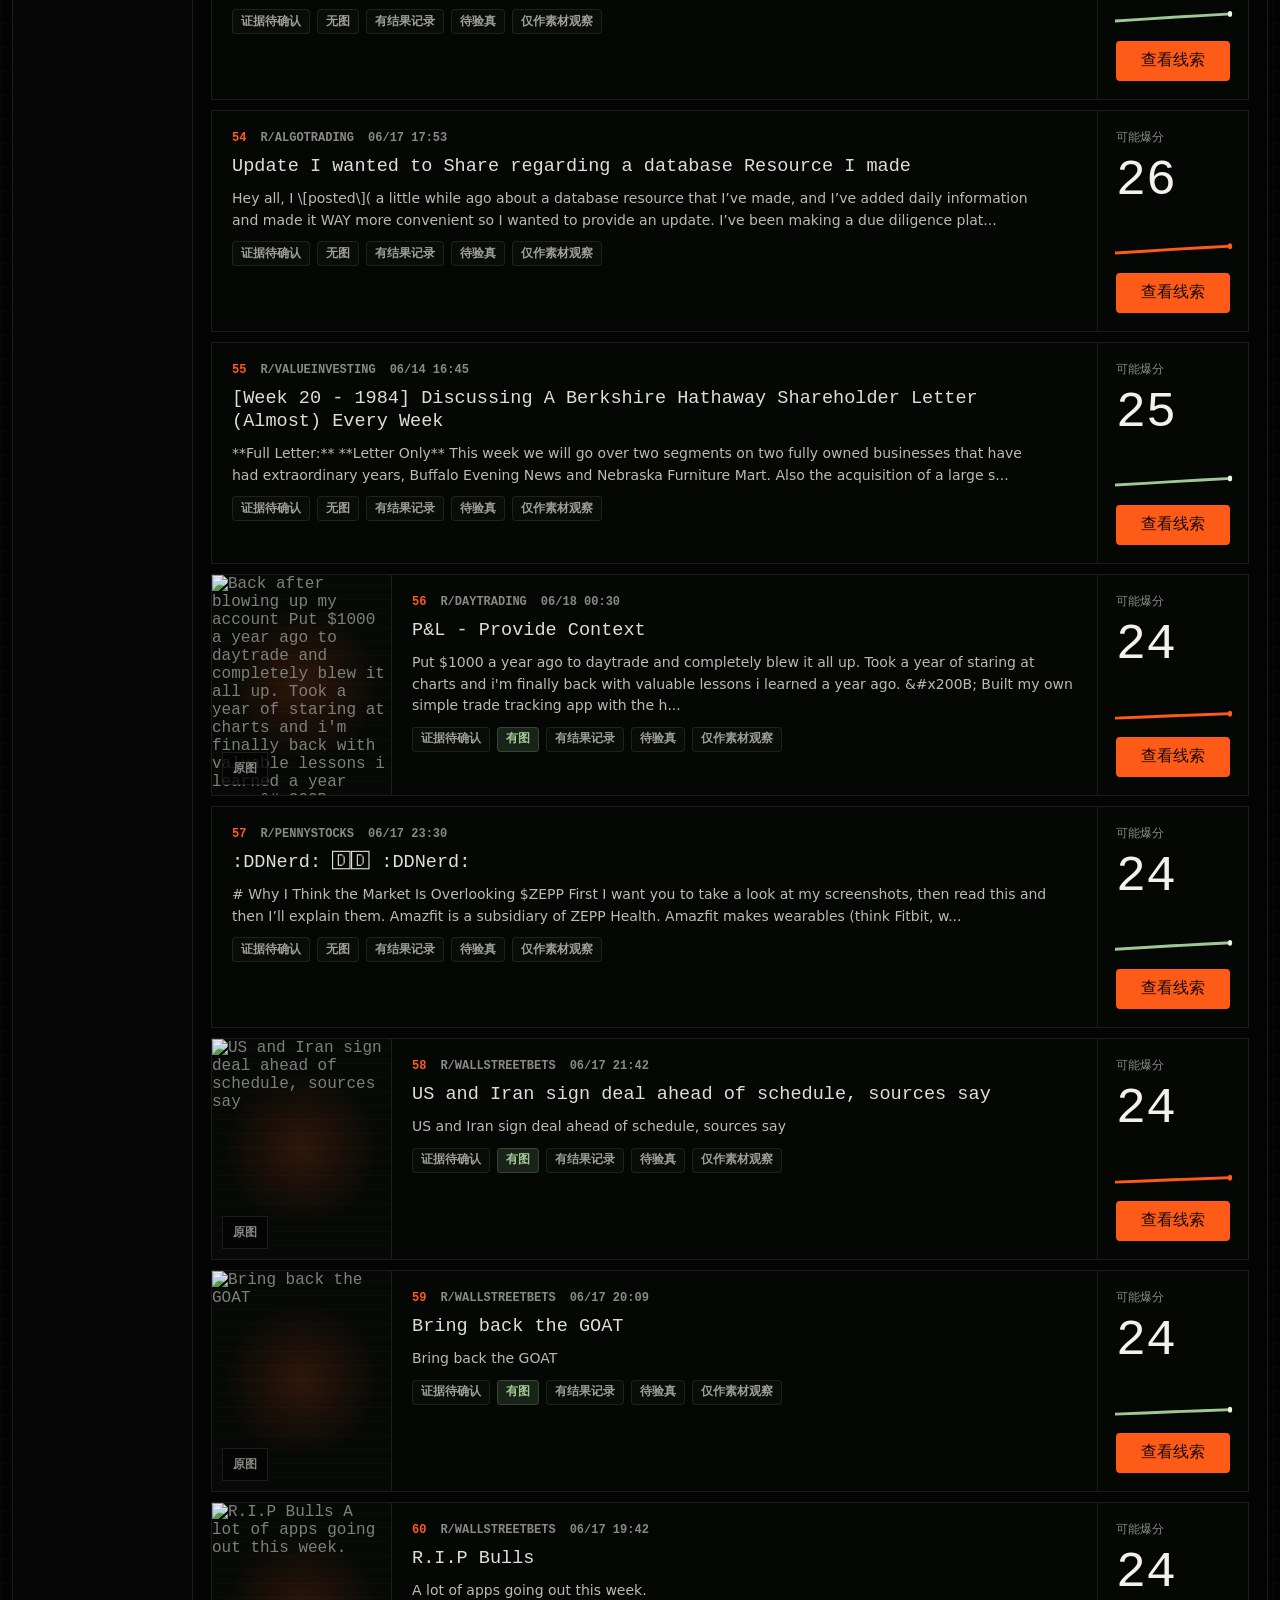
==== commit caf3ce2b: "Increase source density without polluting the radar Xueqiu and Reddit were capped too tightly for th" ====
--- a/web/radar-timeline/index.html
+++ b/web/radar-timeline/index.html
@@ -4,7 +4,7 @@
     <meta charset="utf-8" />
     <meta name="viewport" content="width=device-width, initial-scale=1" />
     <title>牛子强 · news hardness</title>
-    <link rel="stylesheet" href="./styles.css?v=20260618-mcp1" />
+    <link rel="stylesheet" href="./styles.css?v=20260619-volume1" />
   </head>
   <body>
     <main class="factory-page">
@@ -121,6 +121,6 @@
       </div>
     </dialog>
 
-    <script src="./app.js?v=20260618-mcp1"></script>
+    <script src="./app.js?v=20260619-volume1"></script>
   </body>
 </html>
--- a/web/radar-timeline/styles.css
+++ b/web/radar-timeline/styles.css
@@ -907,7 +907,7 @@
 .timeline-card {
   position: relative;
   display: grid;
-  grid-template-columns: minmax(160px, 0.22fr) minmax(0, 1fr) minmax(160px, 0.18fr);
+  grid-template-columns: minmax(118px, 180px) minmax(0, 1fr) minmax(132px, 150px);
   min-width: 0;
   border: 1px solid var(--line);
   background: rgba(6, 8, 6, 0.9);
@@ -916,7 +916,7 @@
 }
 
 .timeline-card.no-media {
-  grid-template-columns: minmax(0, 1fr) minmax(160px, 0.18fr);
+  grid-template-columns: minmax(0, 1fr) minmax(132px, 150px);
 }
 
 .timeline-card:hover {
@@ -944,8 +944,8 @@
 .image-preview img {
   width: 100%;
   height: 100%;
-  max-height: 280px;
-  object-fit: cover;
+  max-height: 220px;
+  object-fit: contain;
   filter: contrast(1.08) brightness(0.92);
   transition: transform 700ms ease, filter 700ms ease;
 }
@@ -995,9 +995,9 @@
   max-width: 760px;
   margin: 0;
   color: #dfddd6;
-  font-size: clamp(20px, 2.2vw, 32px);
+  font-size: clamp(18px, 1.45vw, 24px);
   font-weight: 400;
-  line-height: 1.16;
+  line-height: 1.24;
   overflow-wrap: anywhere;
 }
 
@@ -1009,6 +1009,26 @@
   font-size: 15px;
   line-height: 1.62;
   overflow-wrap: anywhere;
+}
+
+.timeline-card.longform-post .card-body {
+  gap: 10px;
+}
+
+.timeline-card.longform-post .card-body p {
+  display: -webkit-box;
+  overflow: hidden;
+  -webkit-box-orient: vertical;
+  -webkit-line-clamp: 4;
+  font-size: 14px;
+  line-height: 1.55;
+}
+
+.timeline-card.xueqiu-post .image-preview {
+  background:
+    radial-gradient(circle, rgba(255, 91, 24, 0.12), transparent 54%),
+    repeating-linear-gradient(0deg, transparent 0 13px, rgba(244, 241, 235, 0.035) 14px),
+    #050705;
 }
 
 .social-author {
@@ -1205,6 +1225,23 @@
   line-height: 1.1;
 }
 
+.detail-header.longform-detail {
+  max-width: 980px;
+}
+
+.detail-header.longform-detail h2 {
+  max-width: 920px;
+  font-size: clamp(22px, 2vw, 32px);
+  font-weight: 360;
+  line-height: 1.22;
+}
+
+.detail-header.longform-detail p {
+  max-width: 940px;
+  font-size: clamp(15px, 1.15vw, 17px);
+  line-height: 1.76;
+}
+
 .detail-header p {
   color: #c2c1bb;
   font-family: ui-sans-serif, system-ui, sans-serif;
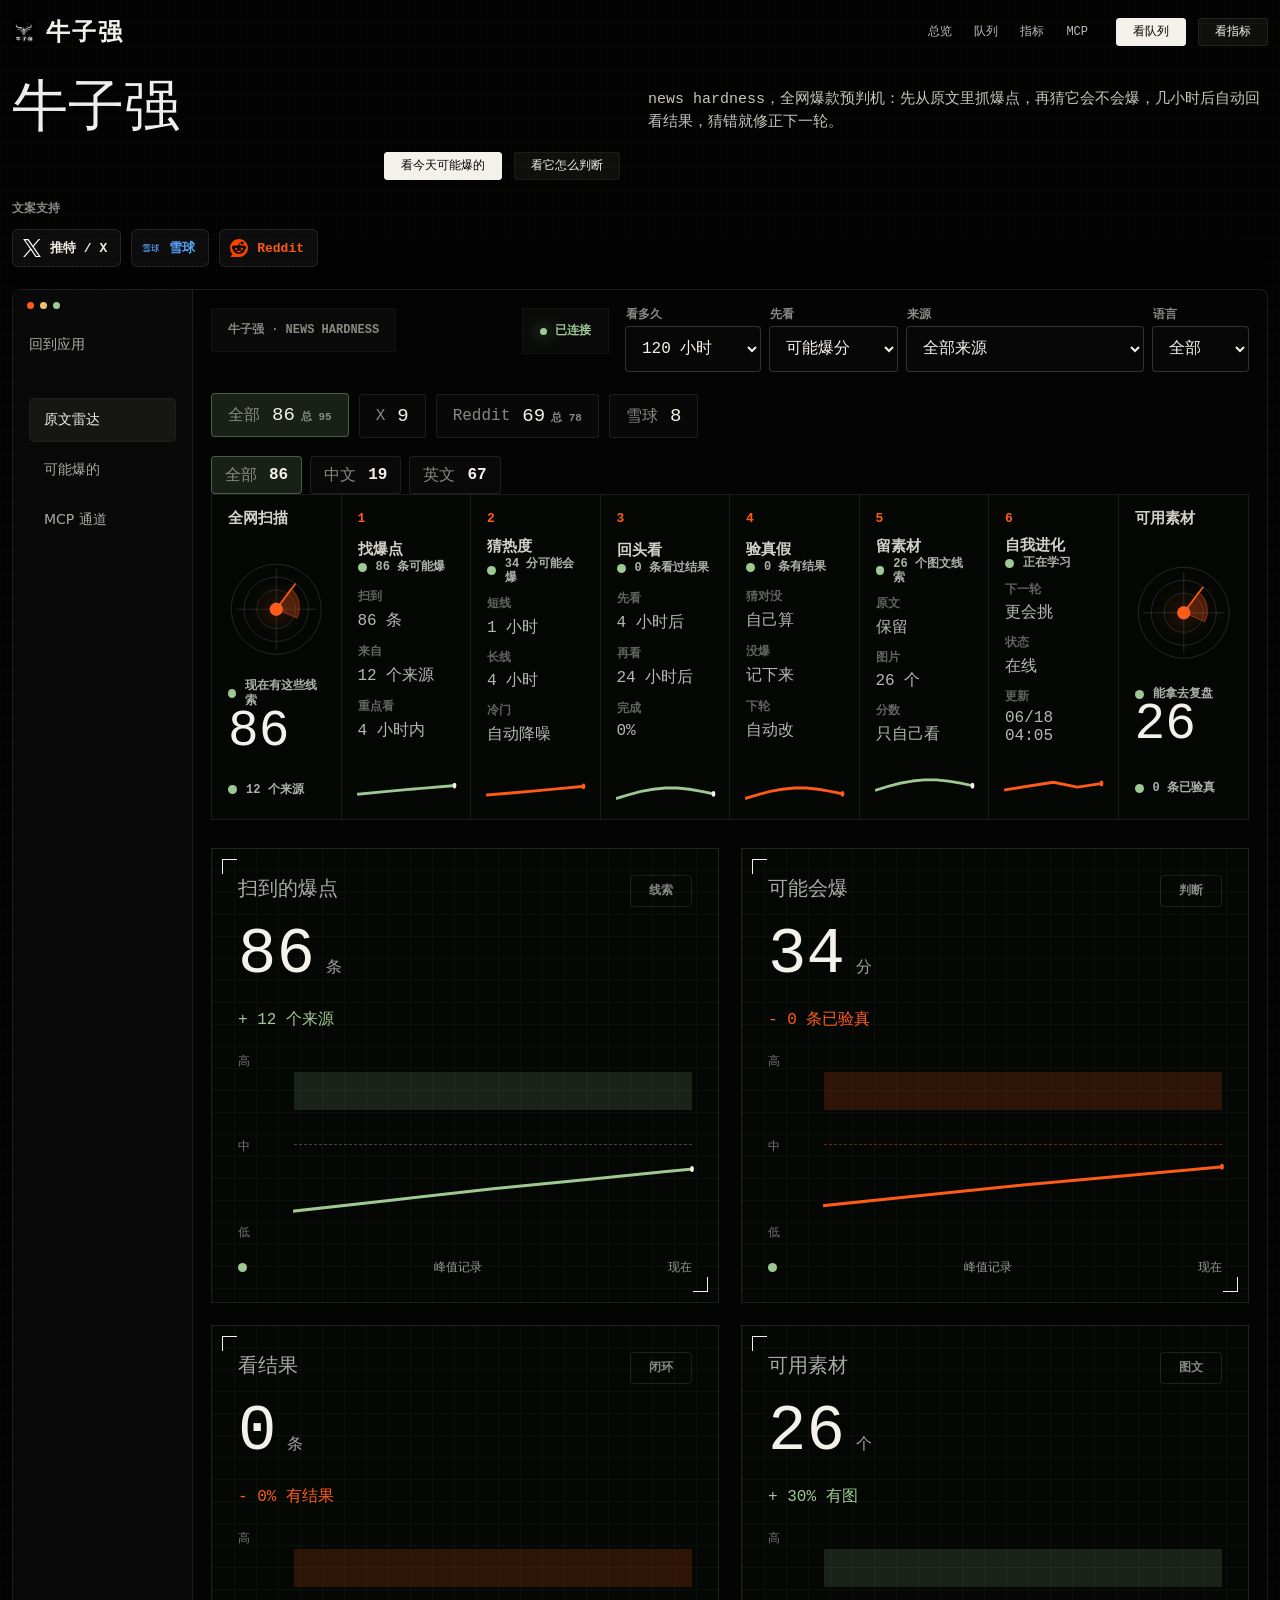
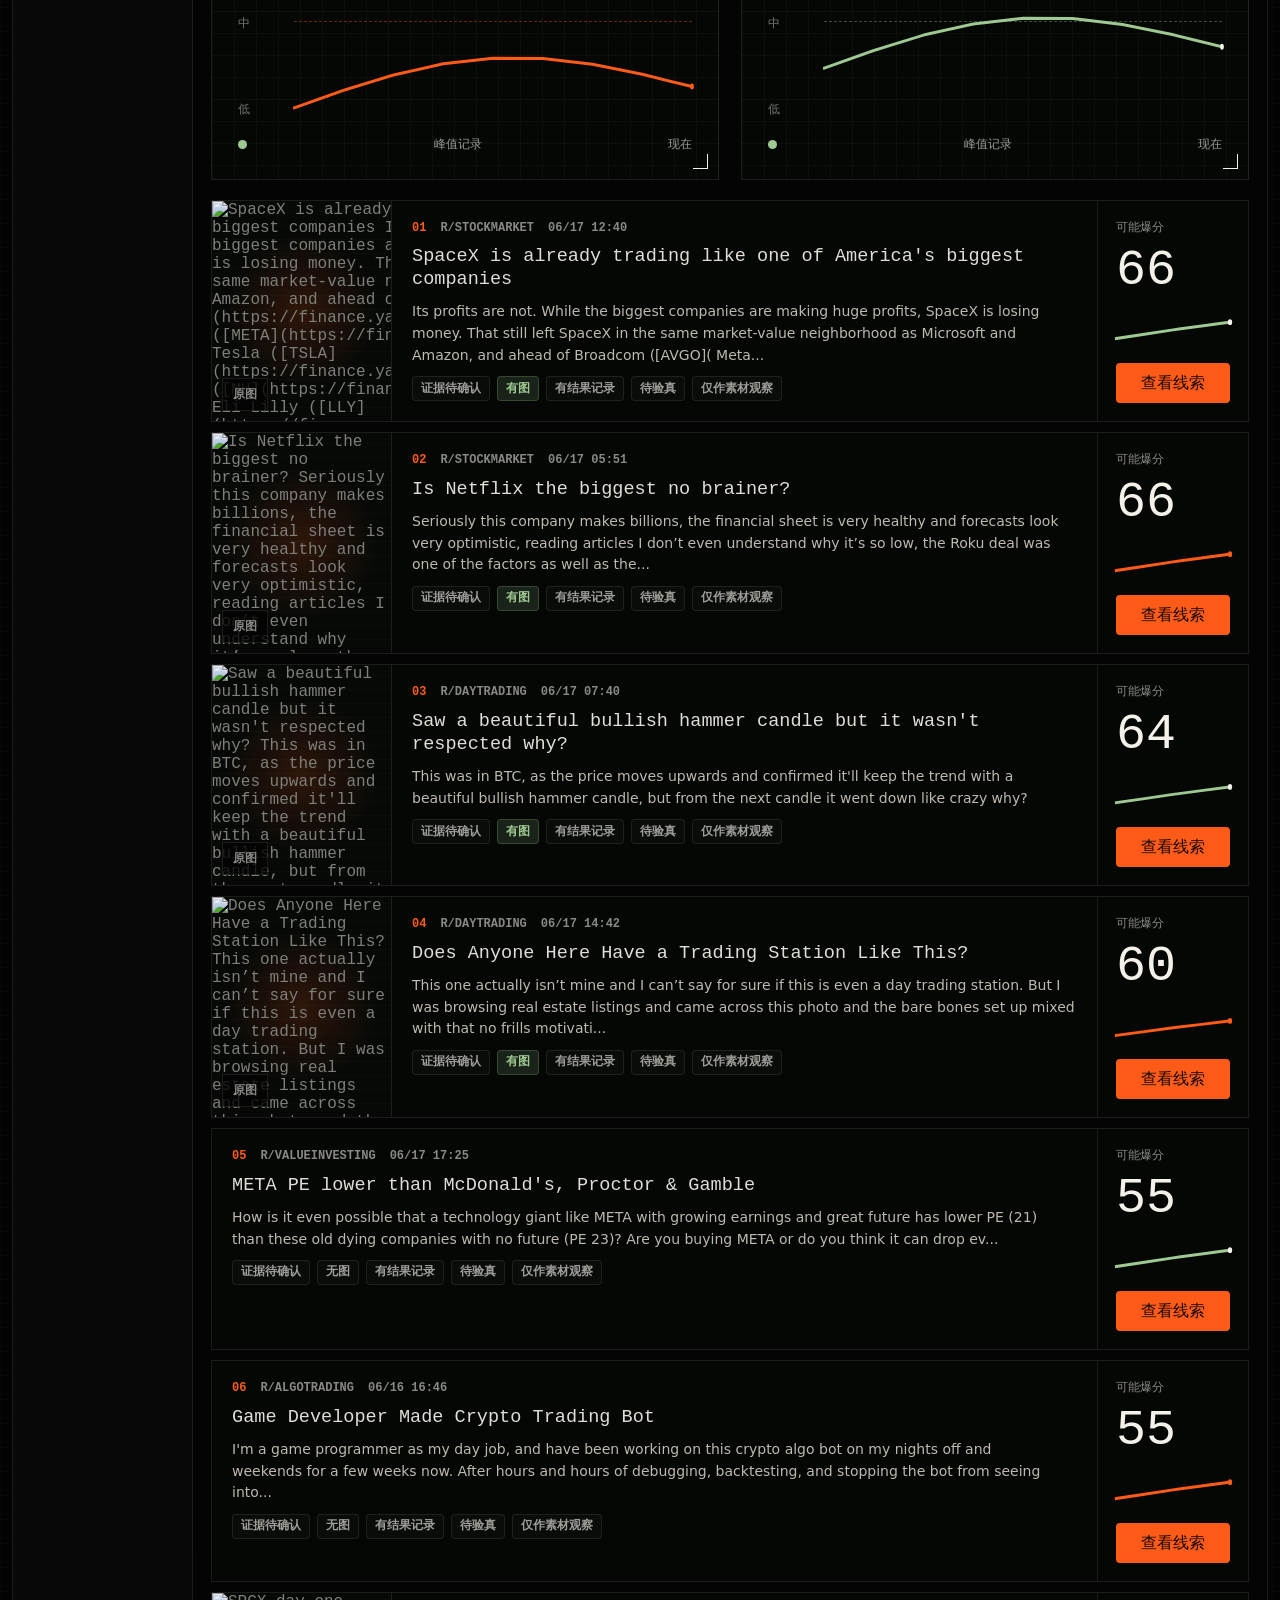
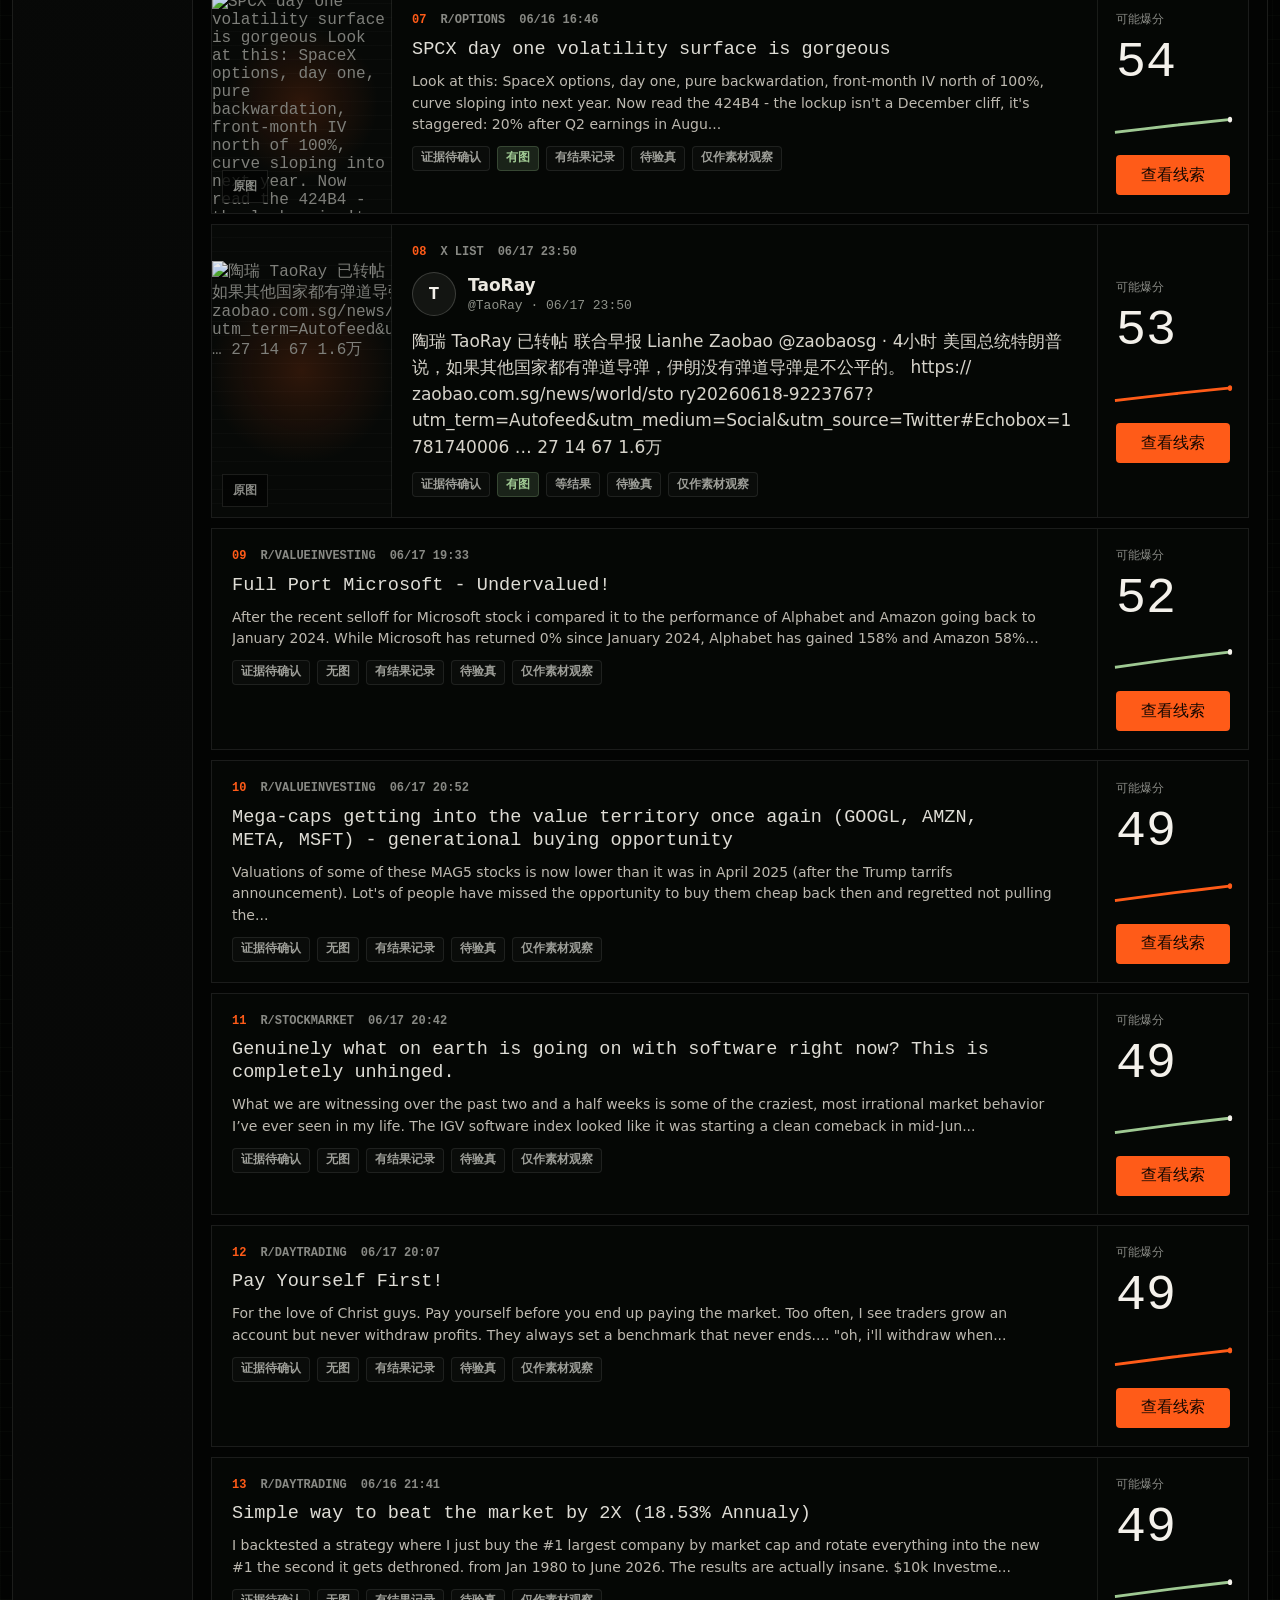
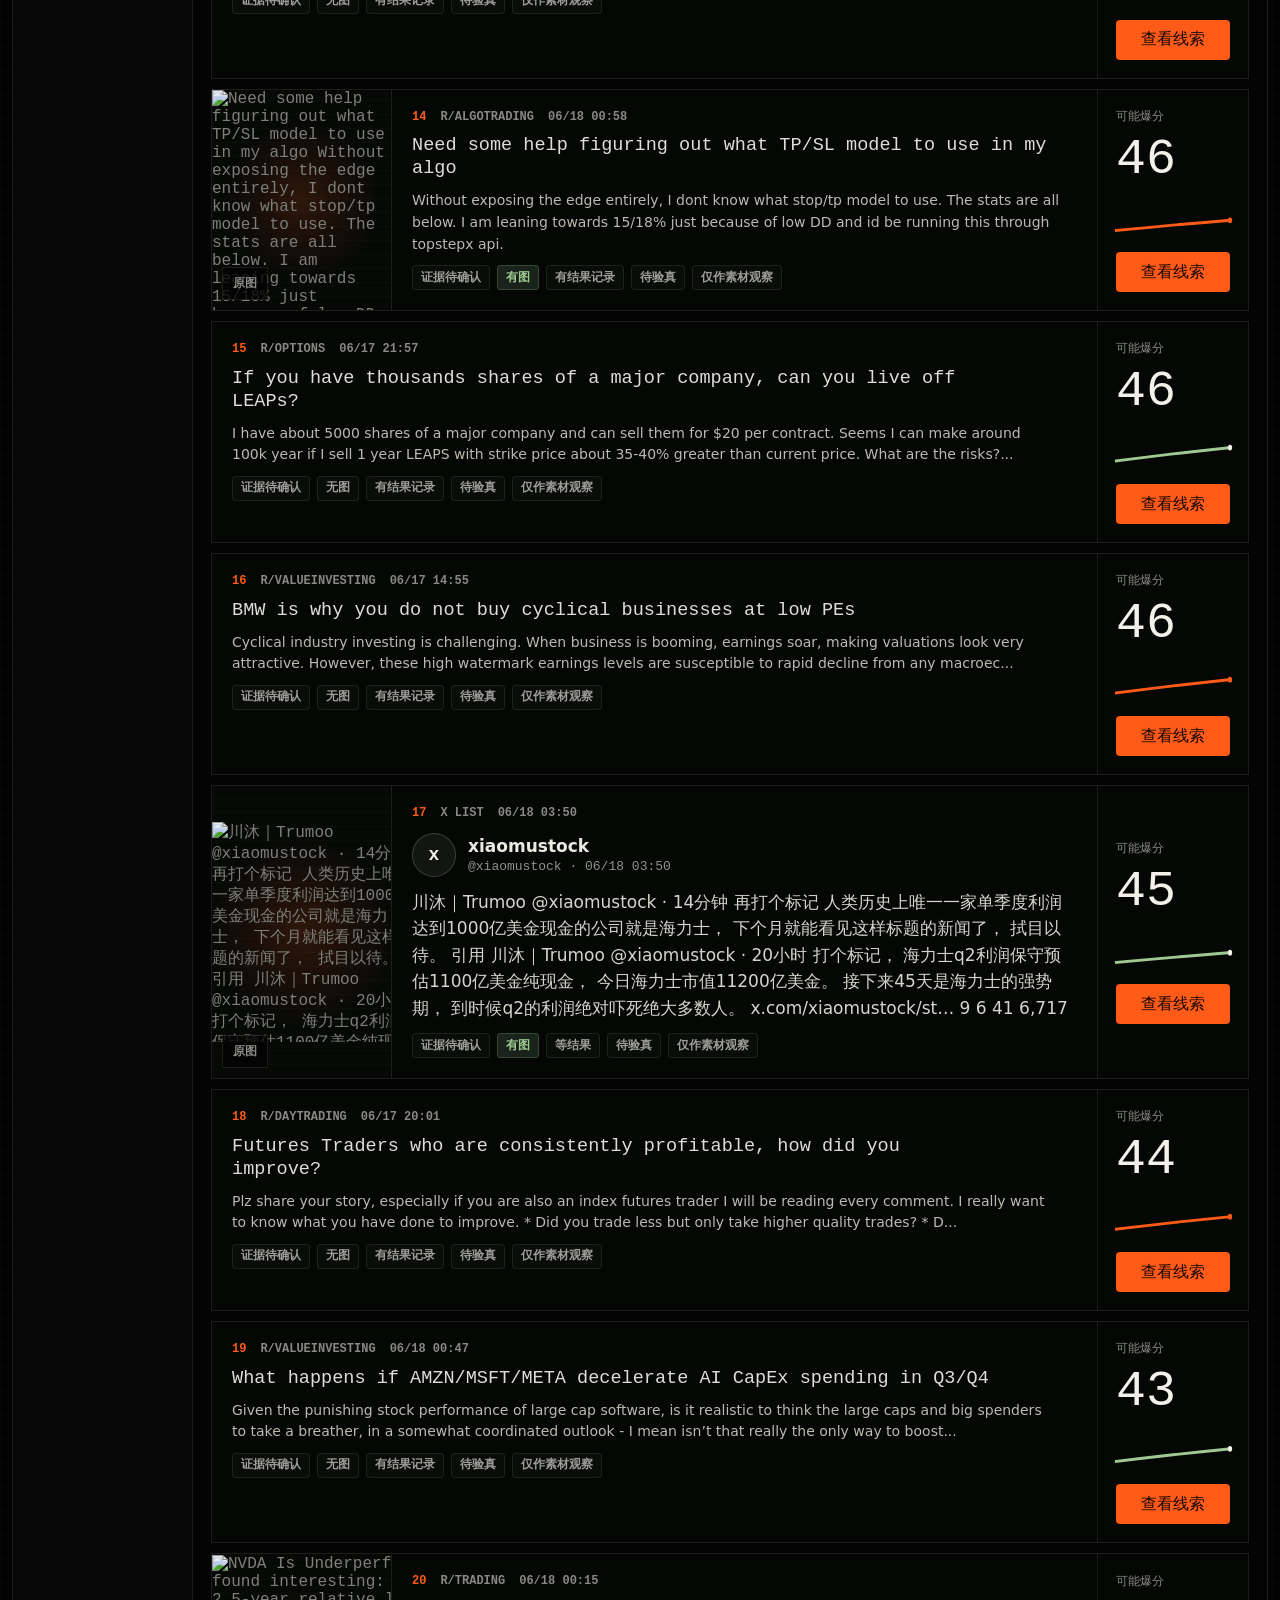
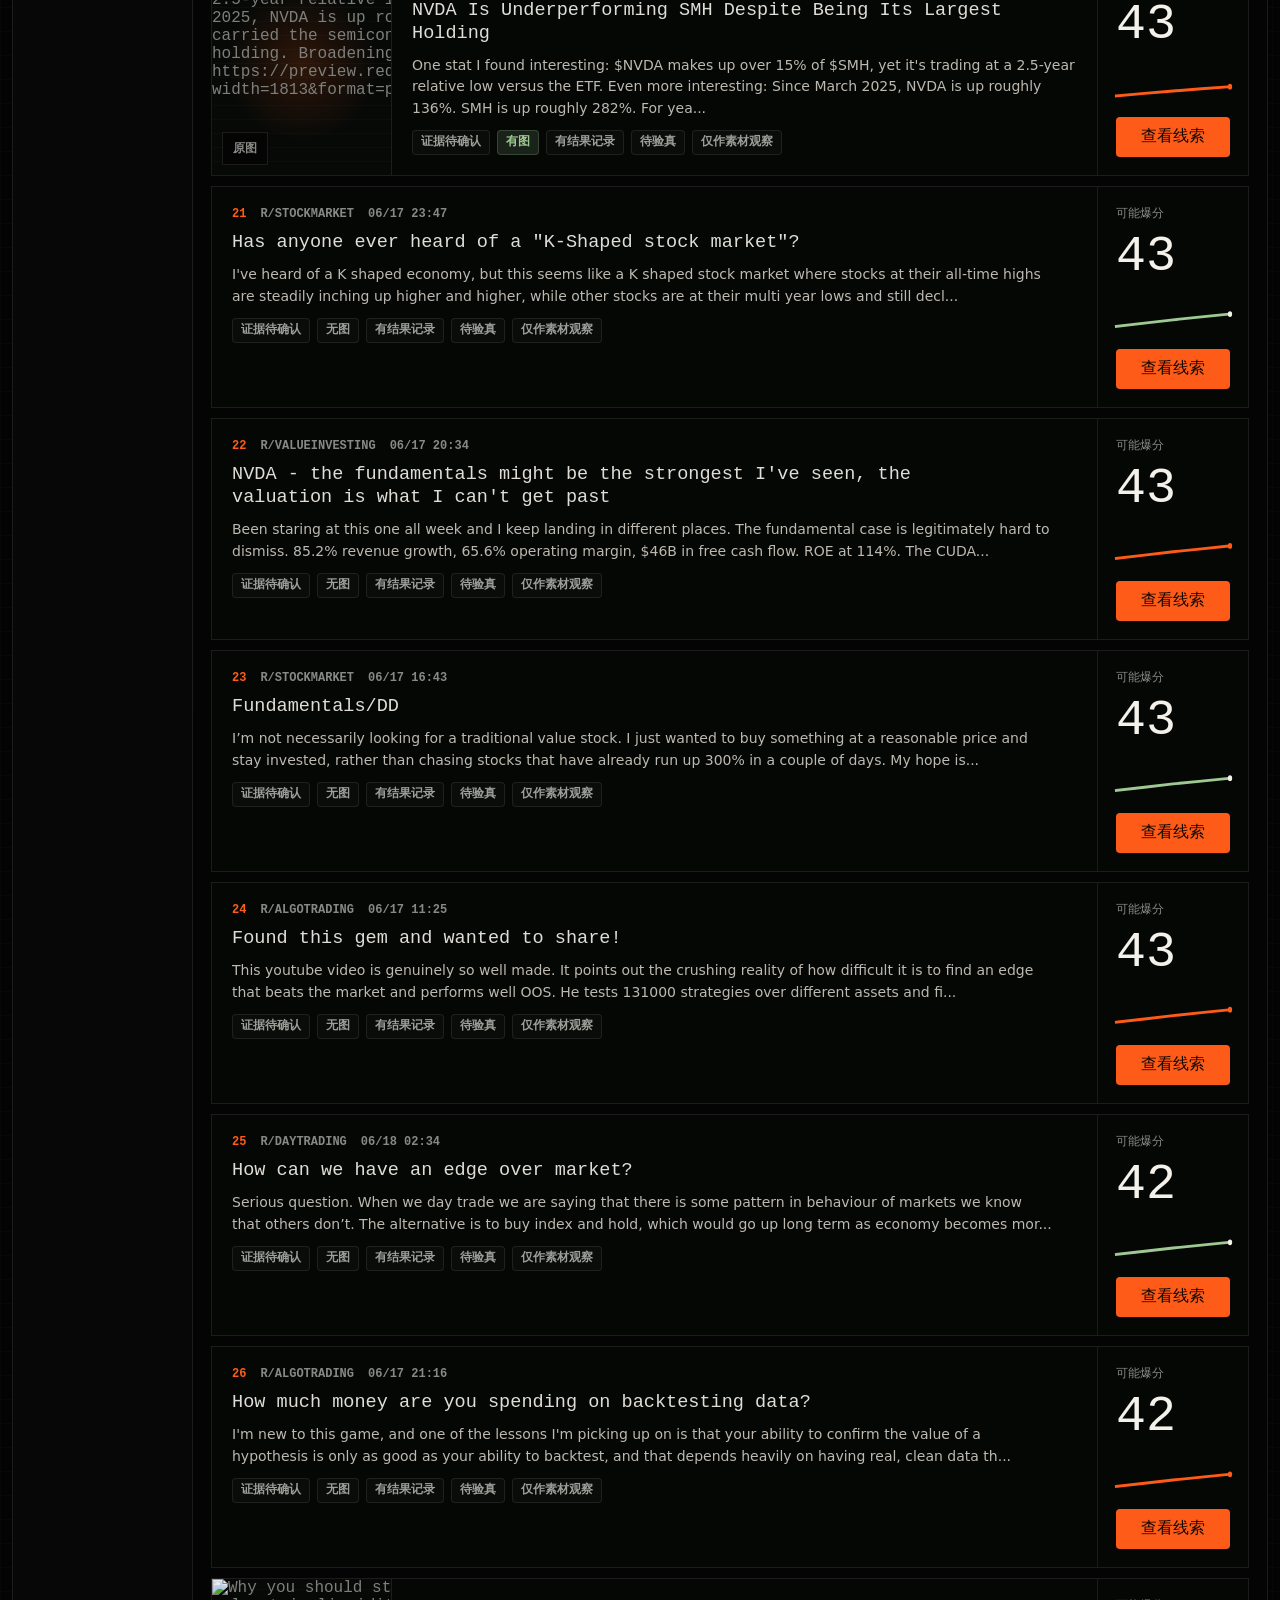
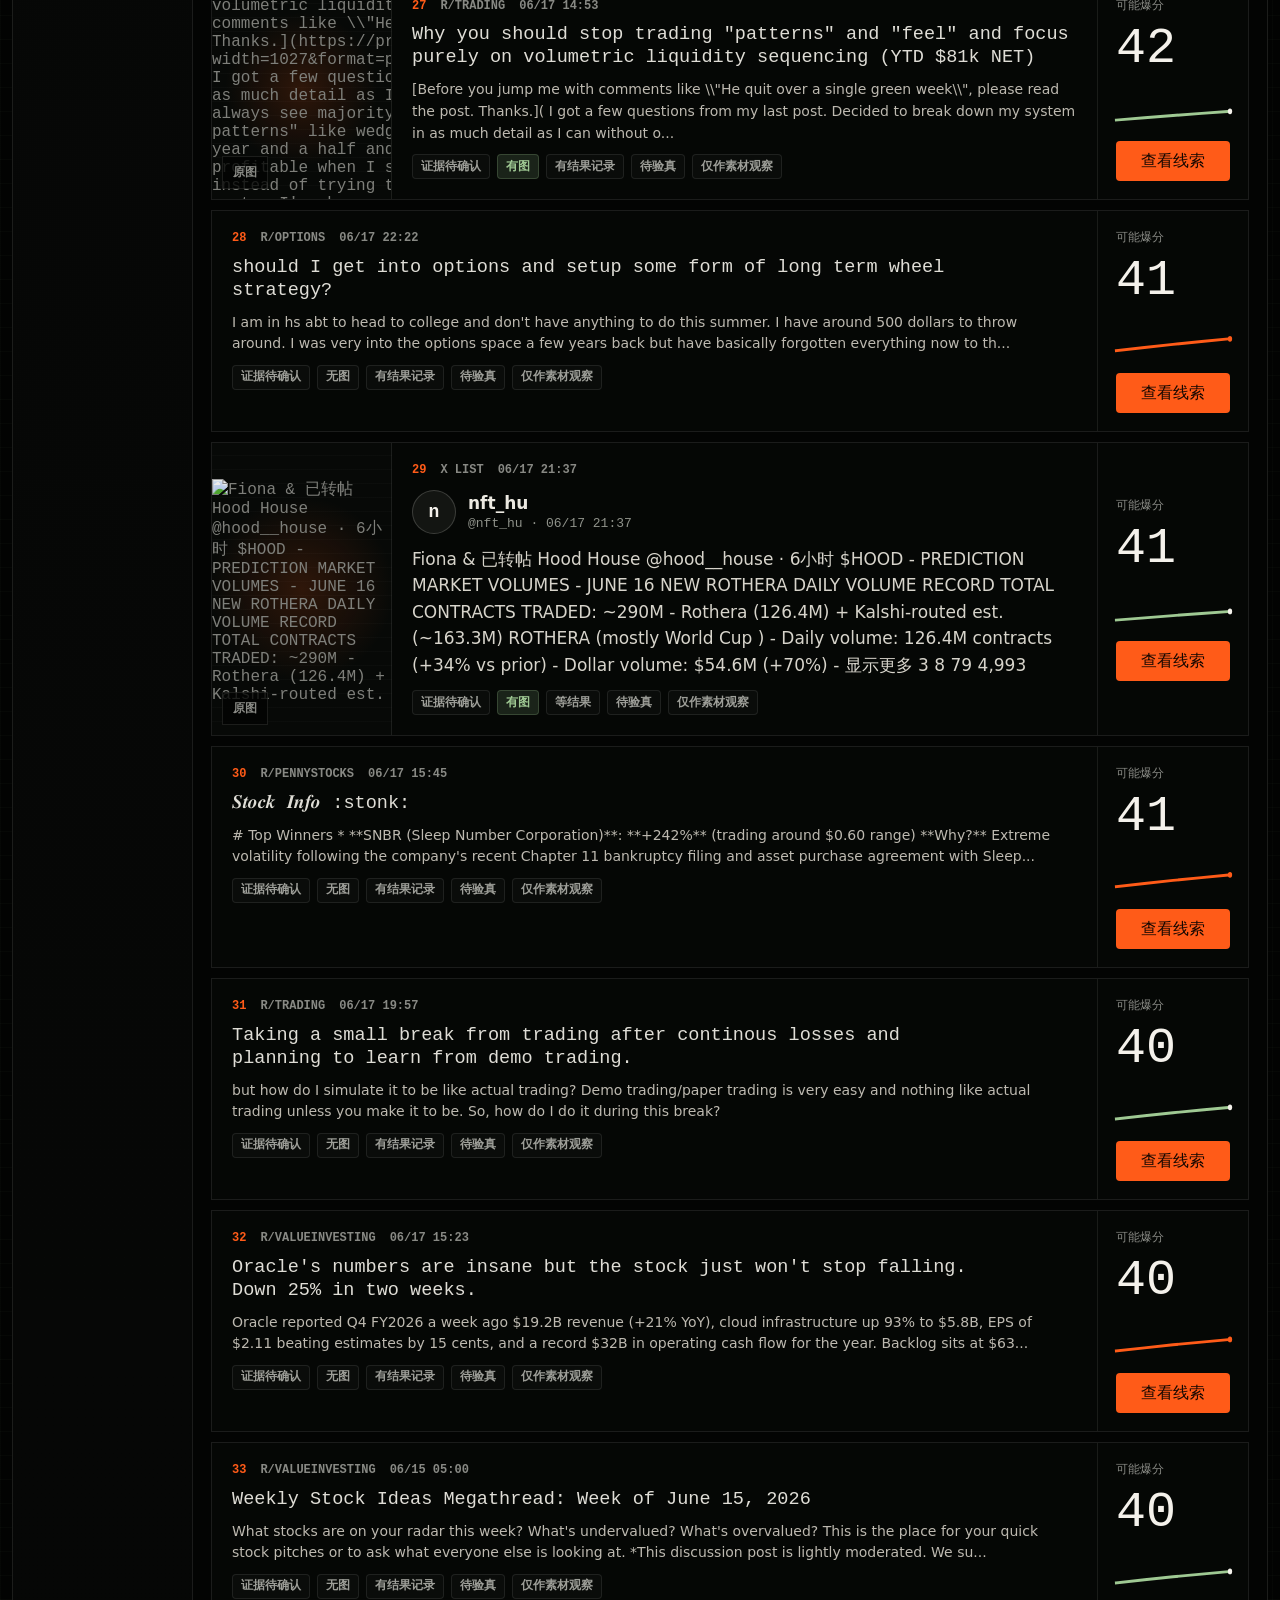
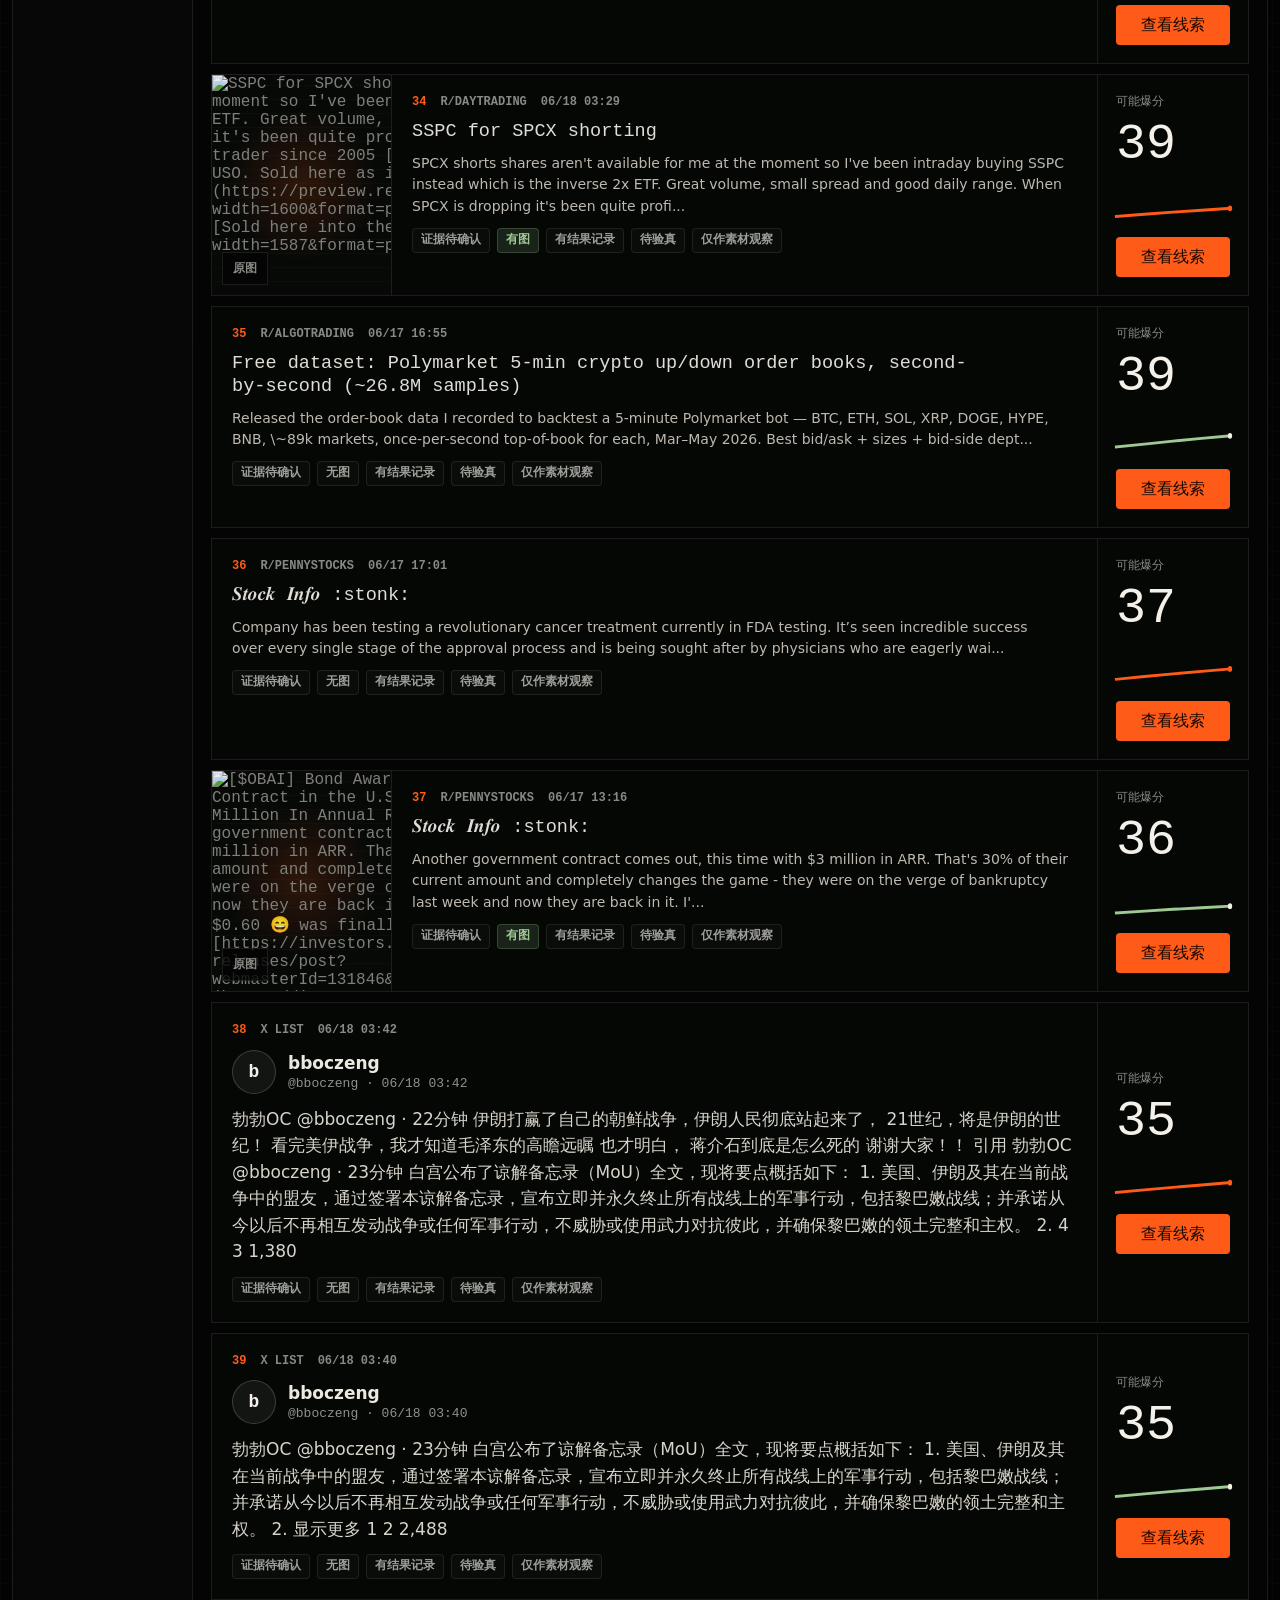
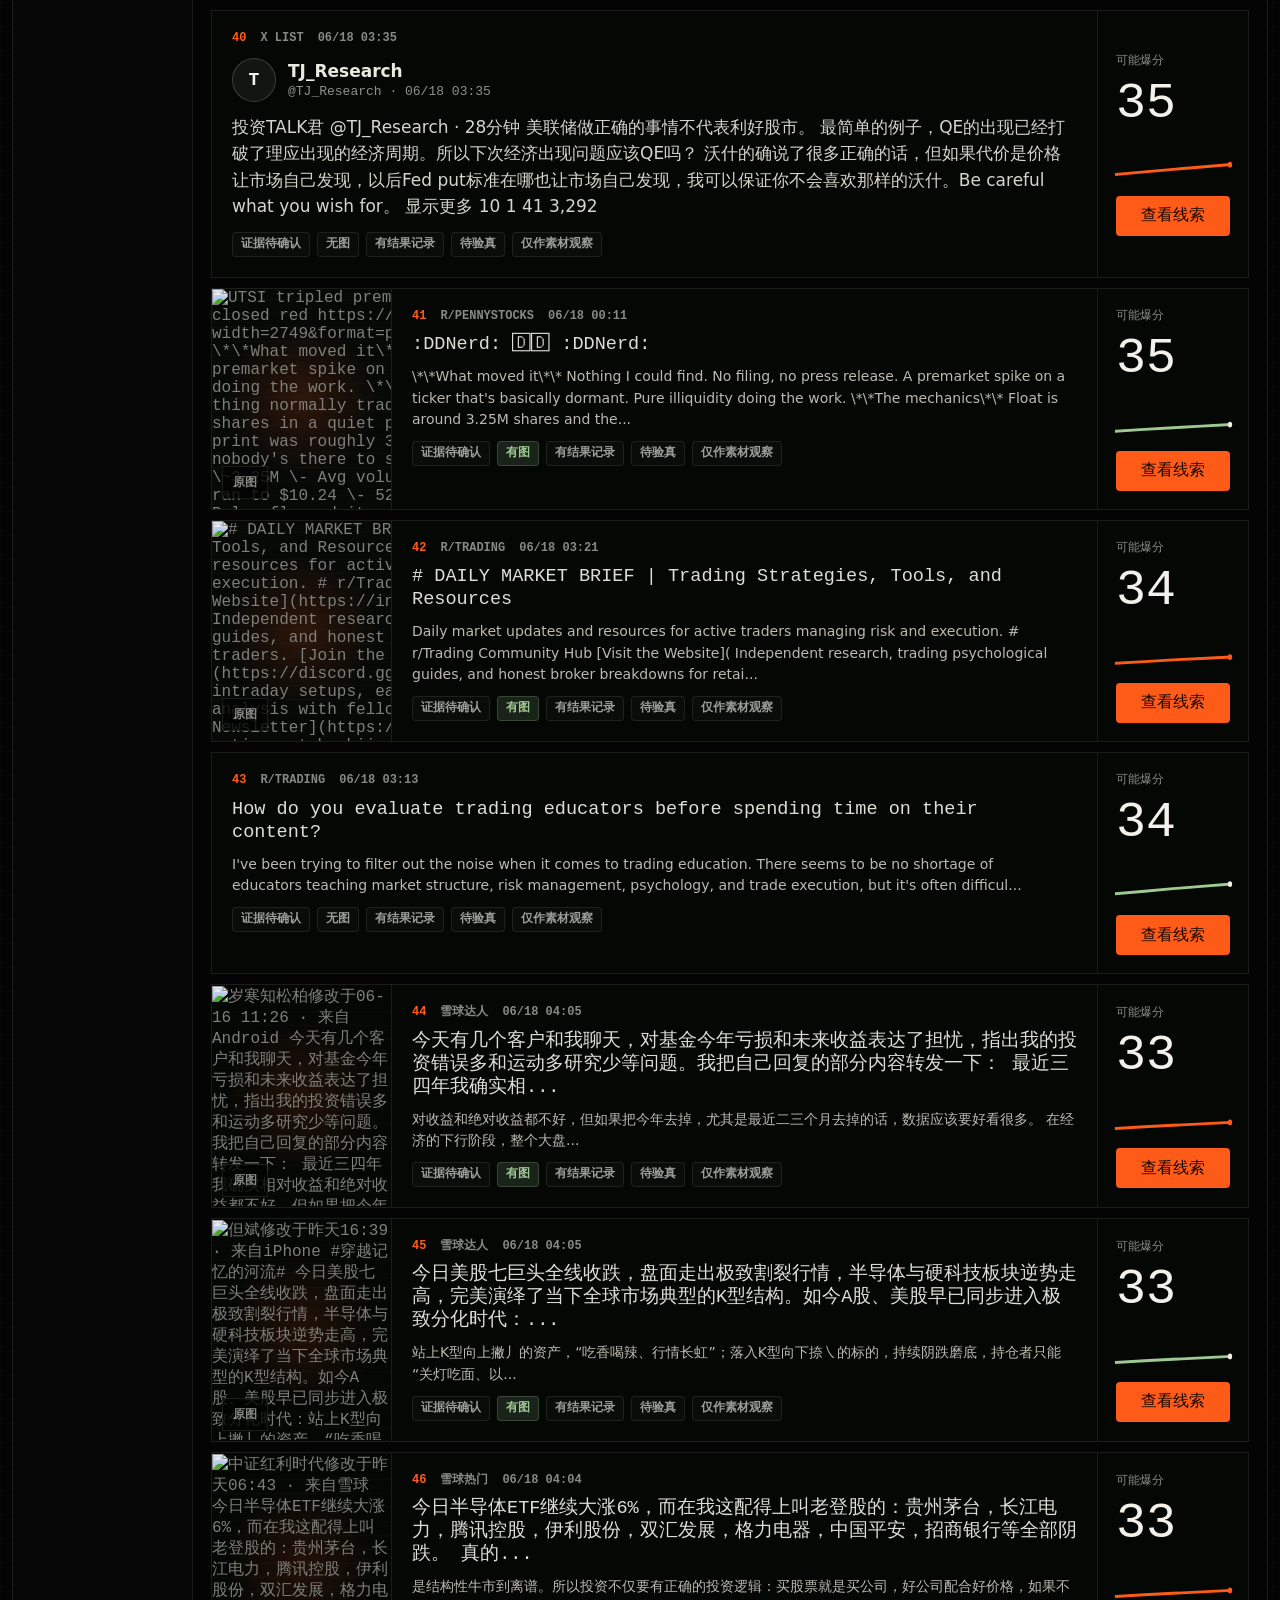
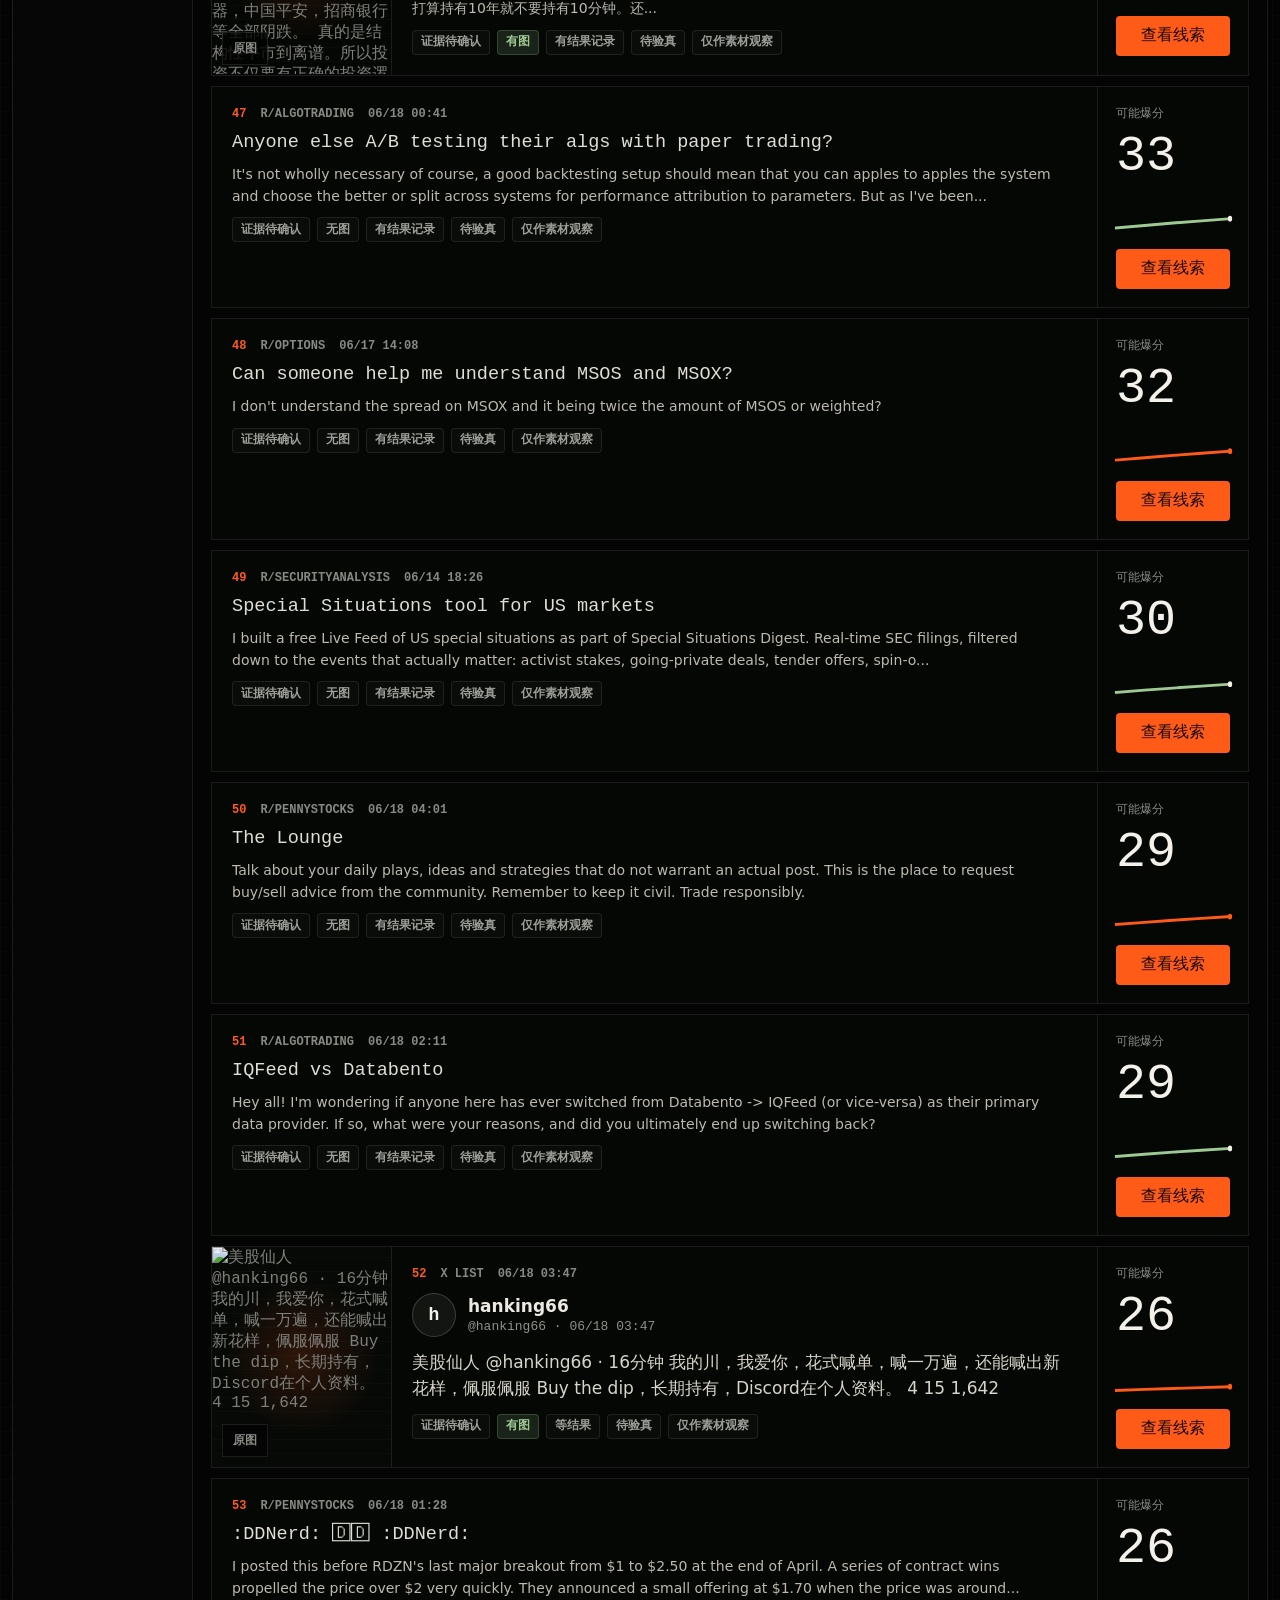
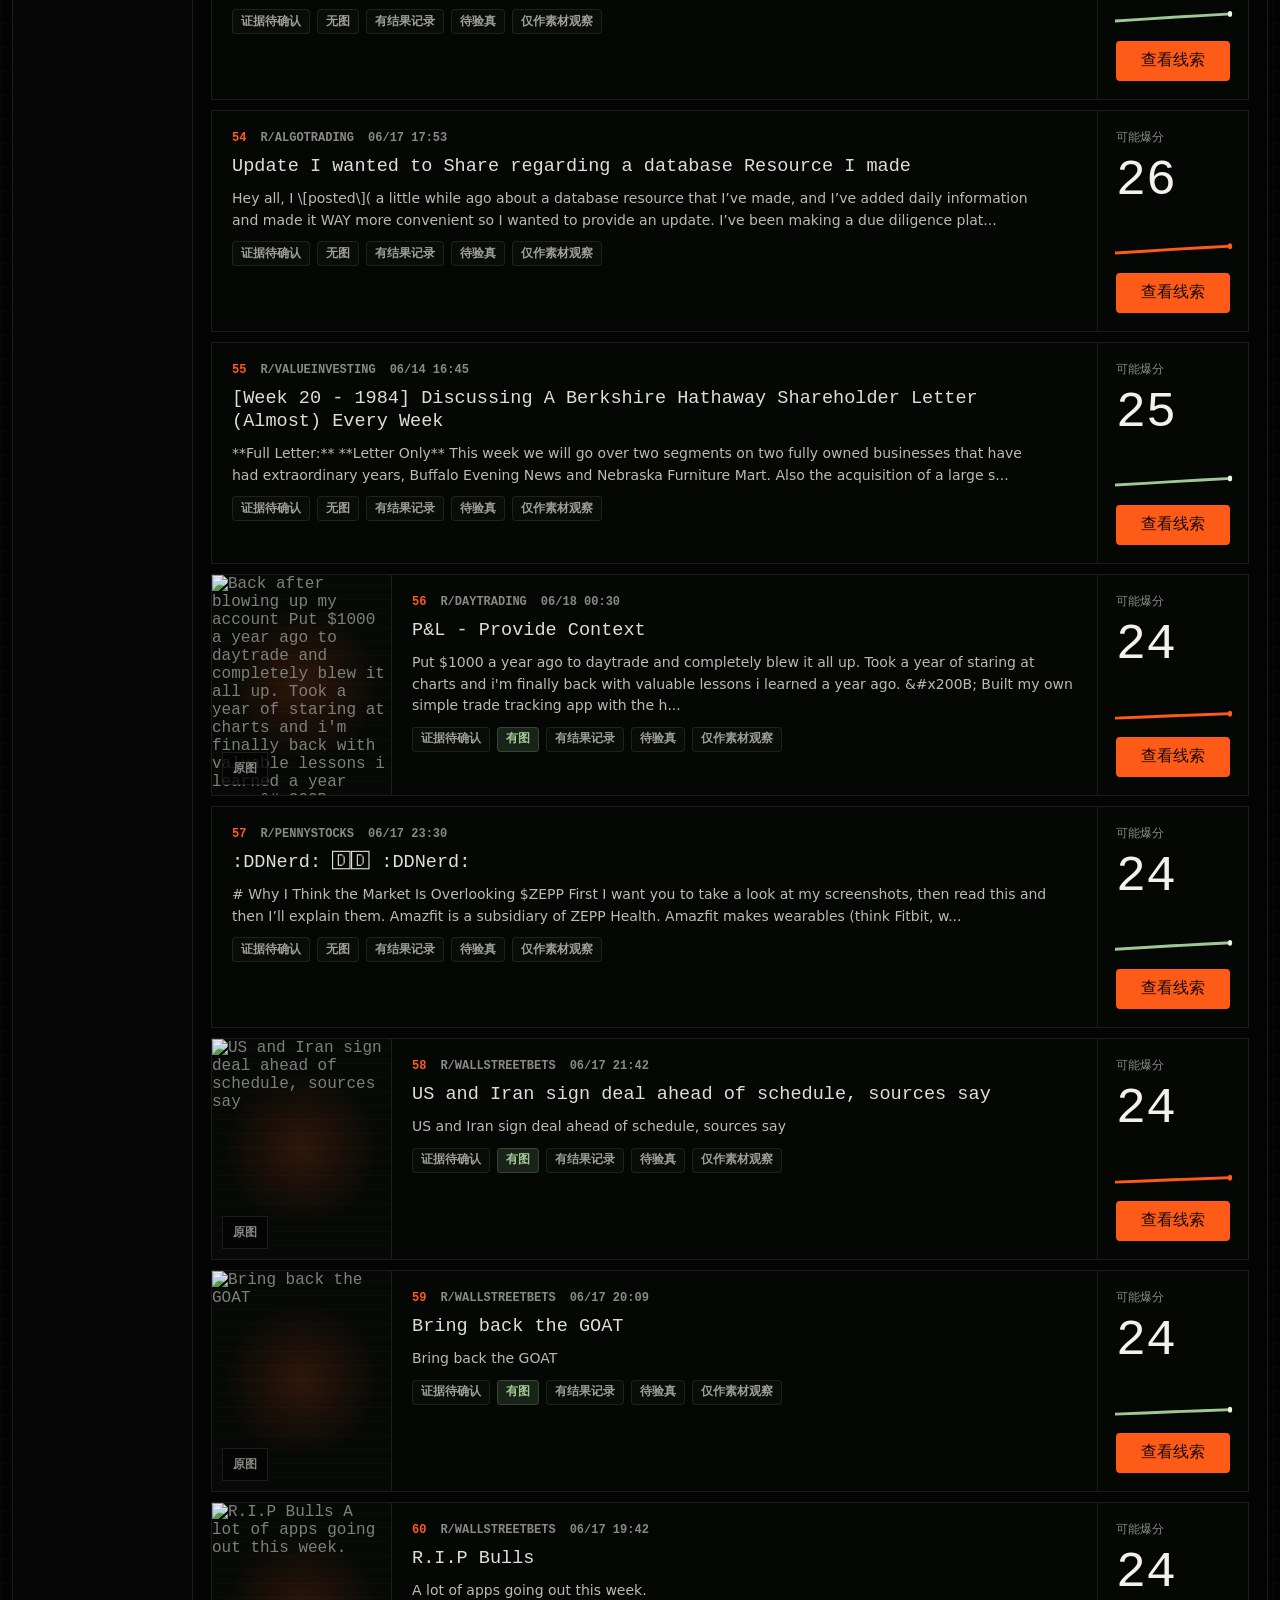
==== commit c8e841e6: "Bump radar asset version for the live totals UI The live page now shows current-view counts beside t" ====
--- a/web/radar-timeline/index.html
+++ b/web/radar-timeline/index.html
@@ -4,7 +4,7 @@
     <meta charset="utf-8" />
     <meta name="viewport" content="width=device-width, initial-scale=1" />
     <title>牛子强 · news hardness</title>
-    <link rel="stylesheet" href="./styles.css?v=20260619-volume1" />
+    <link rel="stylesheet" href="./styles.css?v=20260620-live-totals" />
   </head>
   <body>
     <main class="factory-page">
@@ -121,6 +121,6 @@
       </div>
     </dialog>
 
-    <script src="./app.js?v=20260619-volume1"></script>
+    <script src="./app.js?v=20260620-live-totals"></script>
   </body>
 </html>
--- a/web/radar-timeline/styles.css
+++ b/web/radar-timeline/styles.css
@@ -893,9 +893,23 @@
 }
 
 .source-tab strong {
+  display: inline-flex;
+  align-items: baseline;
+  gap: 6px;
   color: var(--ink);
   font-size: 19px;
   font-weight: 500;
+  white-space: nowrap;
+}
+
+.source-tab .source-tab-current {
+  color: var(--ink);
+}
+
+.source-tab .source-tab-total {
+  color: var(--muted);
+  font-size: 11px;
+  font-weight: 600;
 }
 
 .timeline {
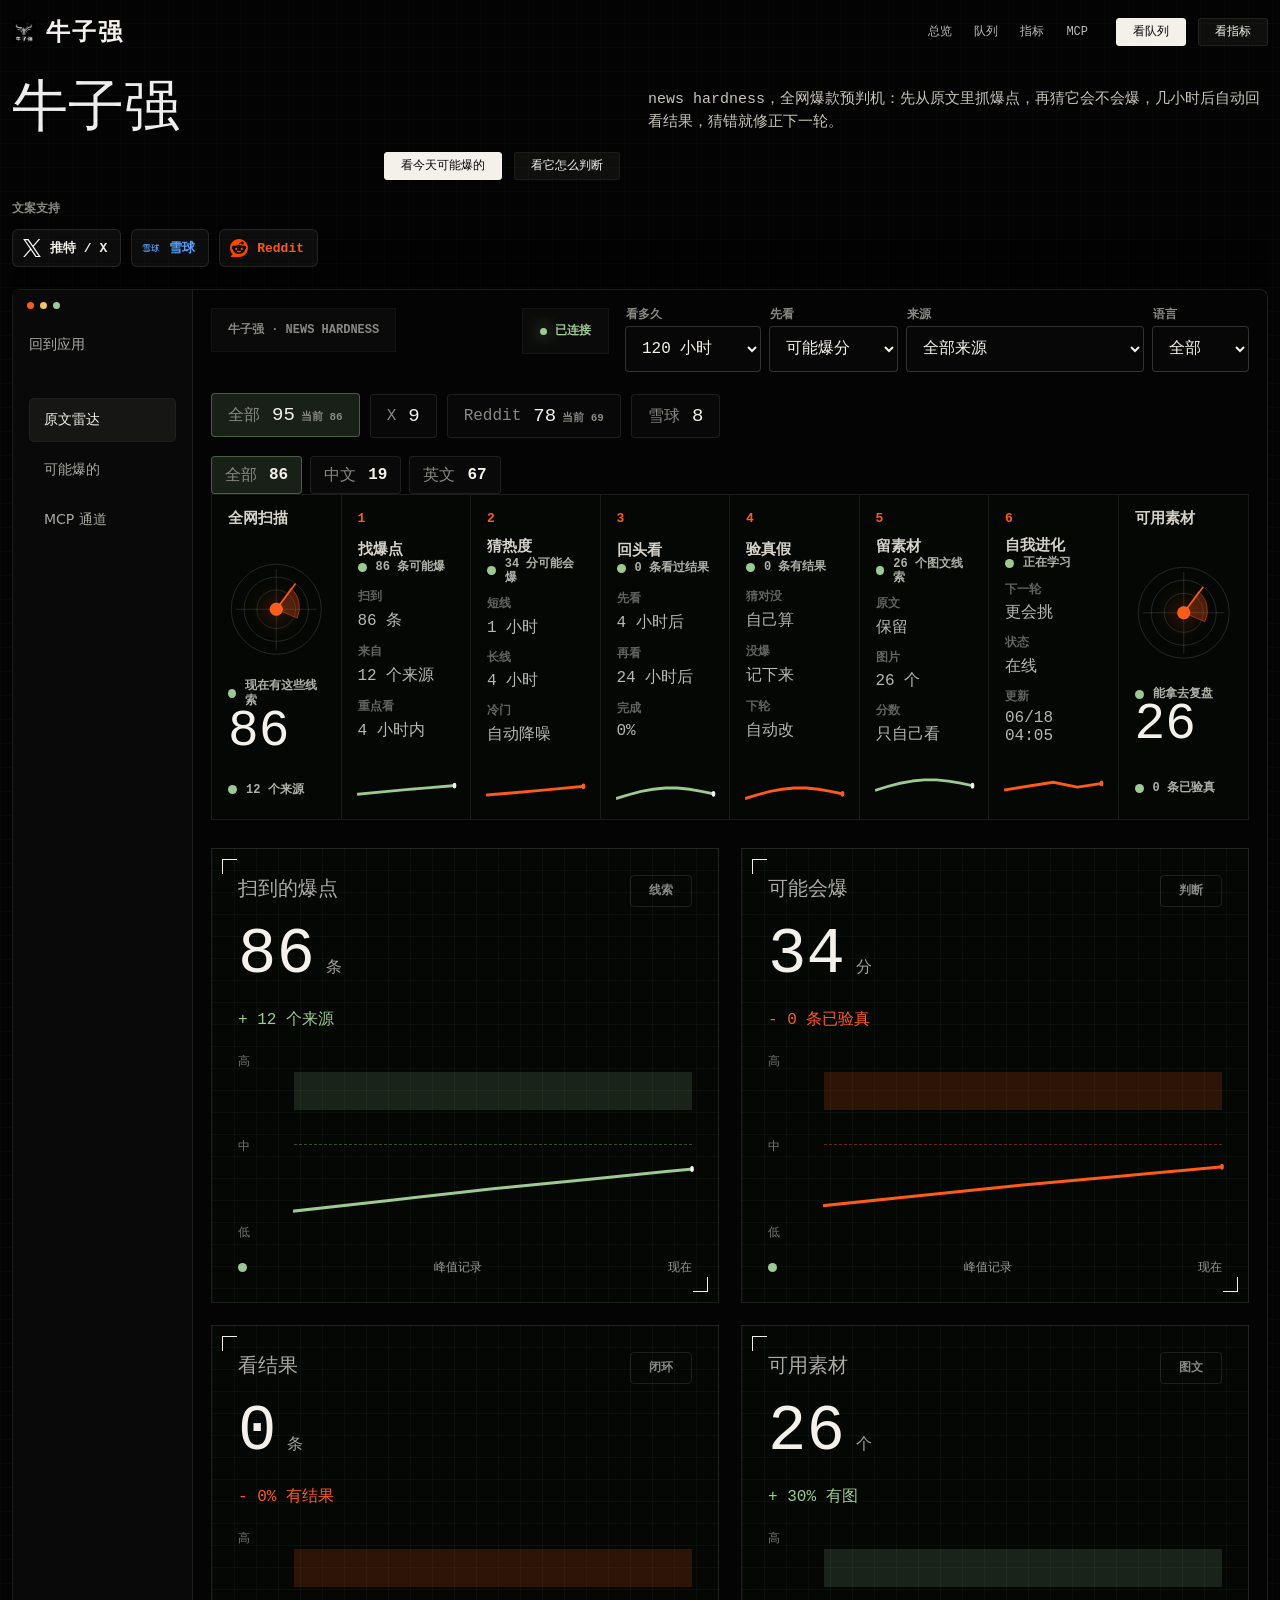
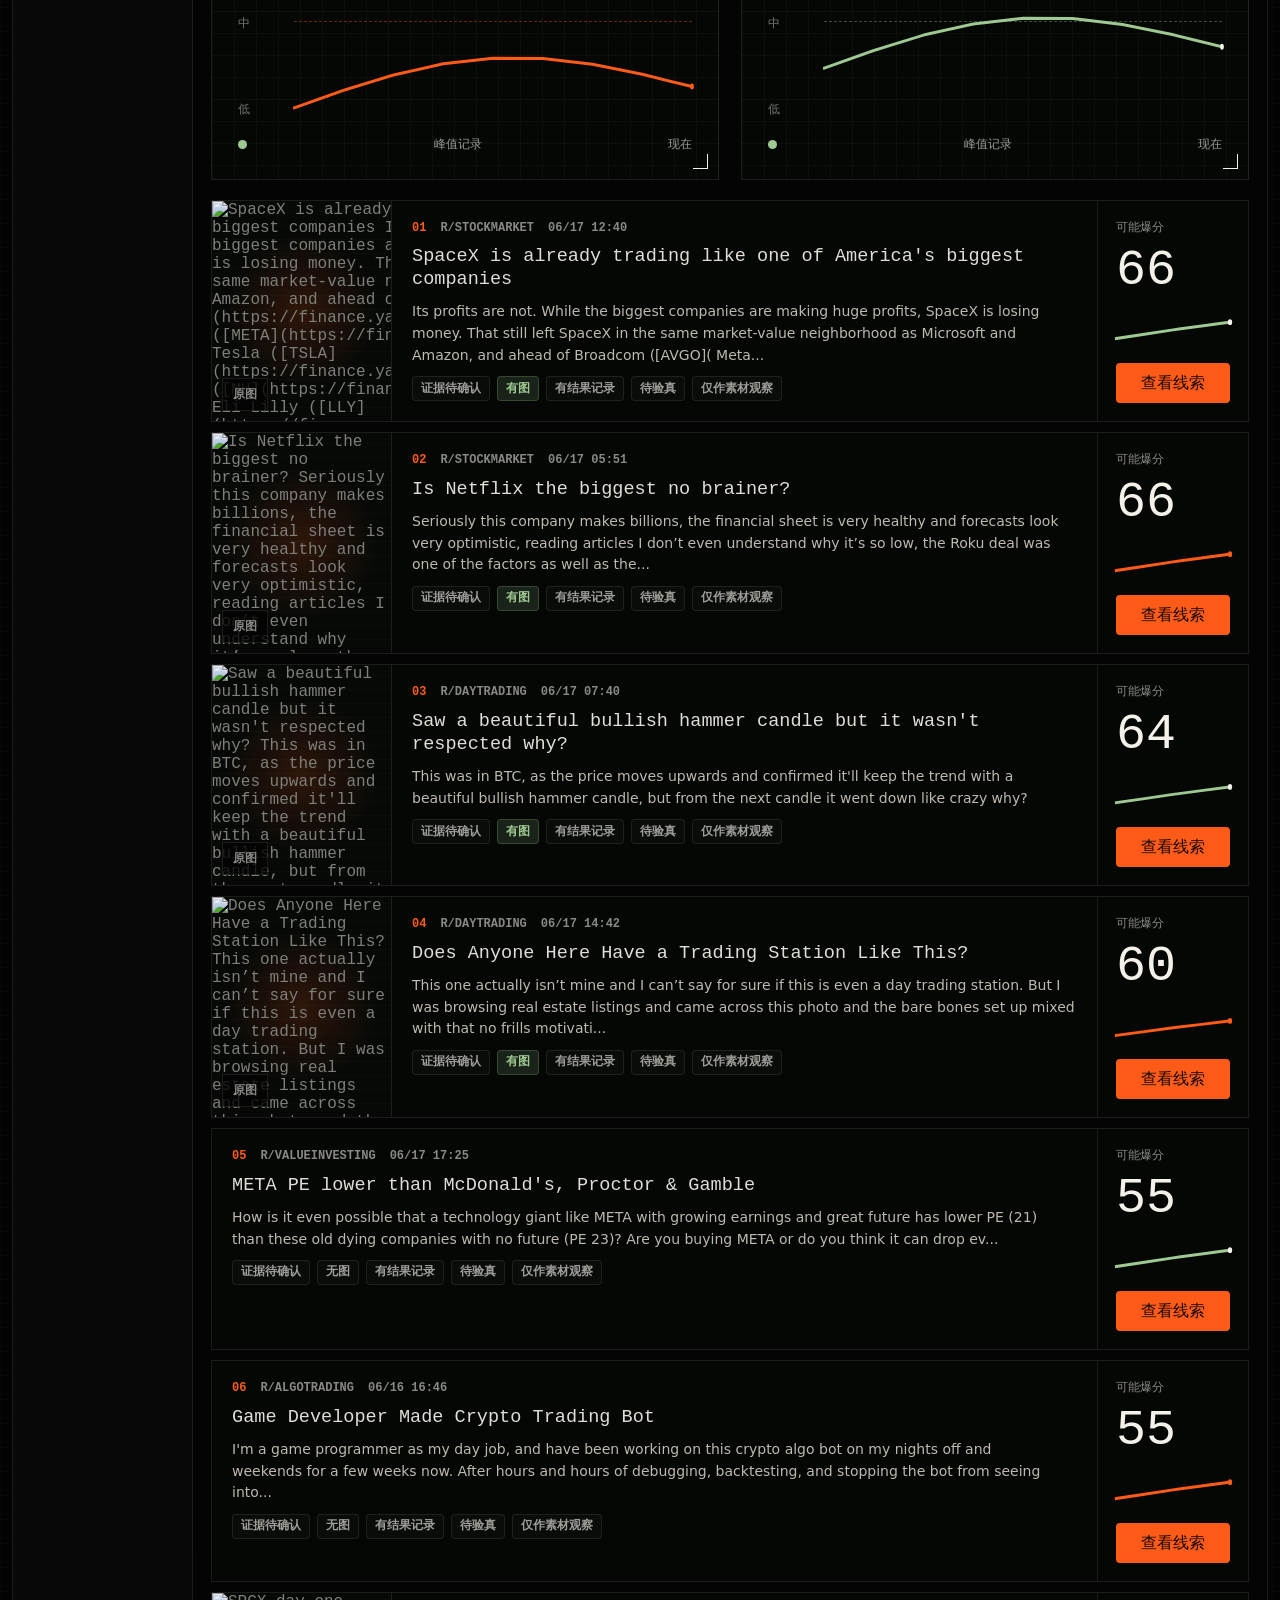
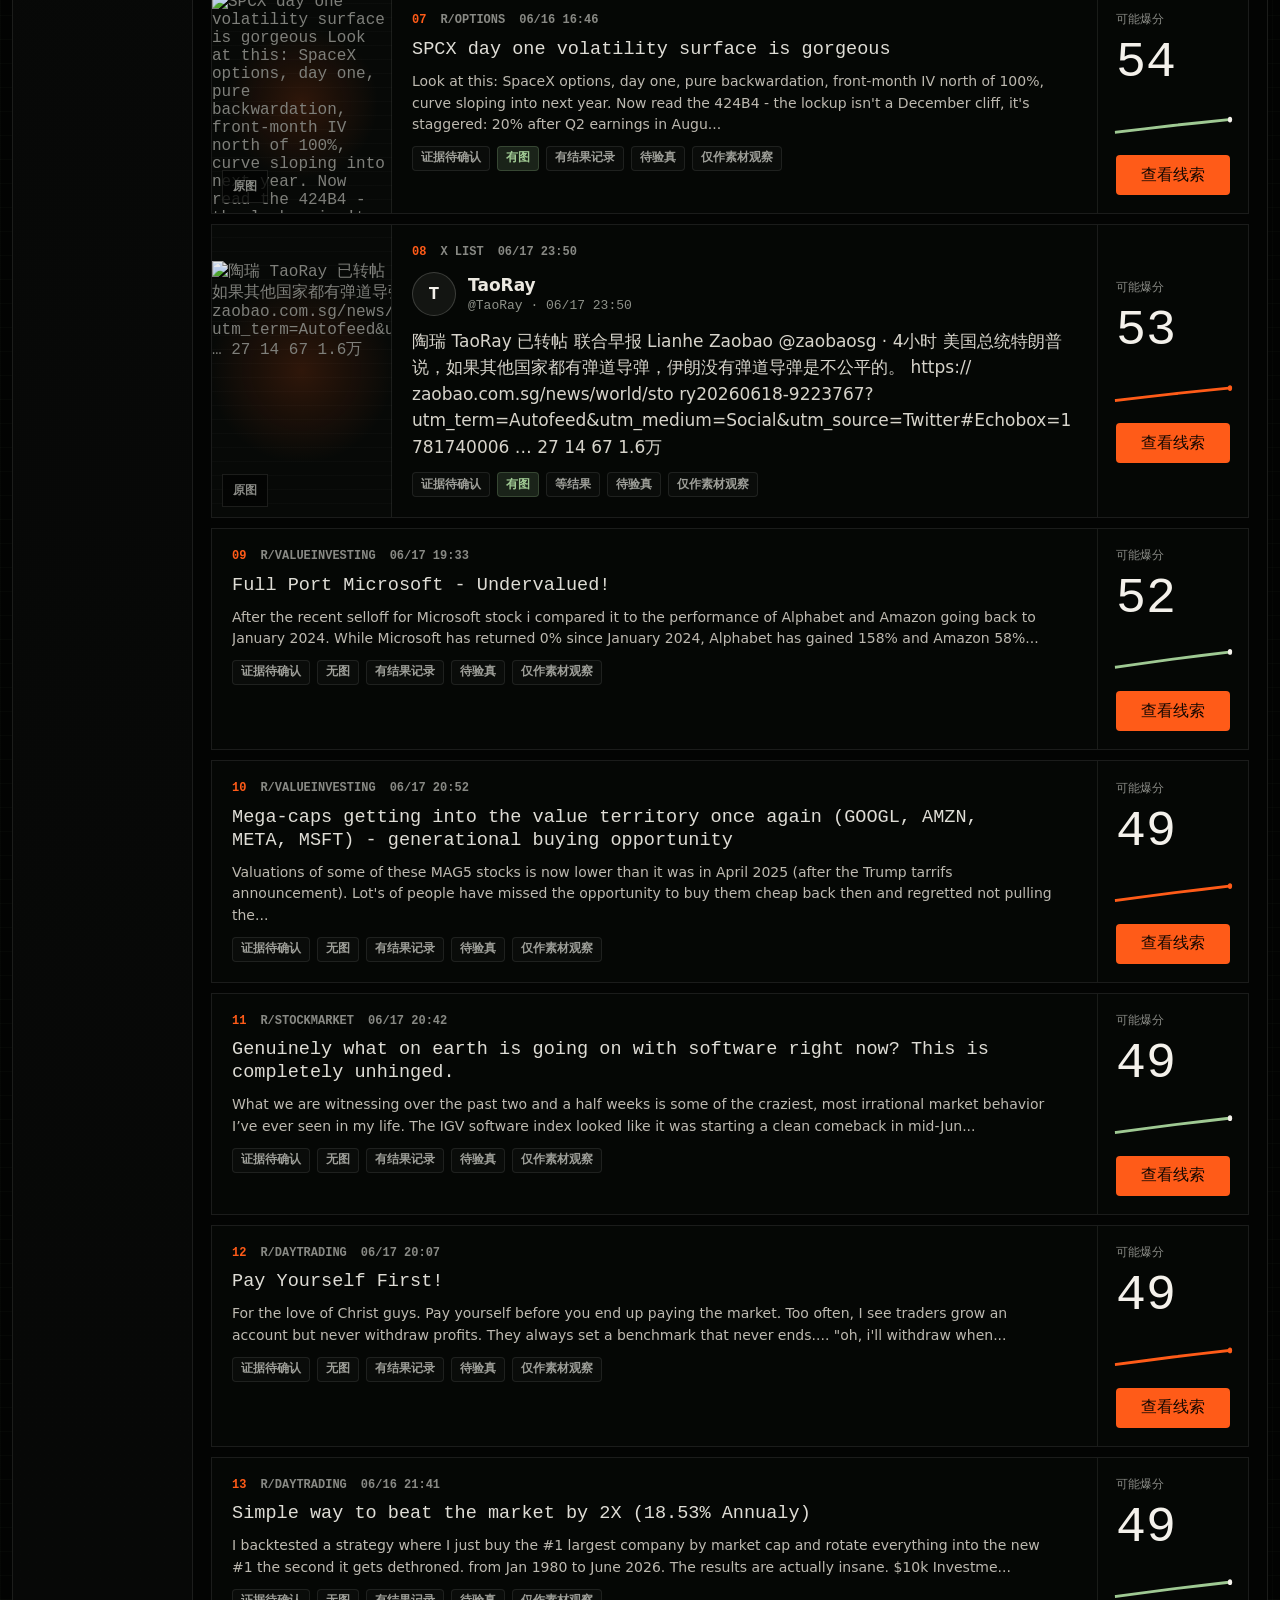
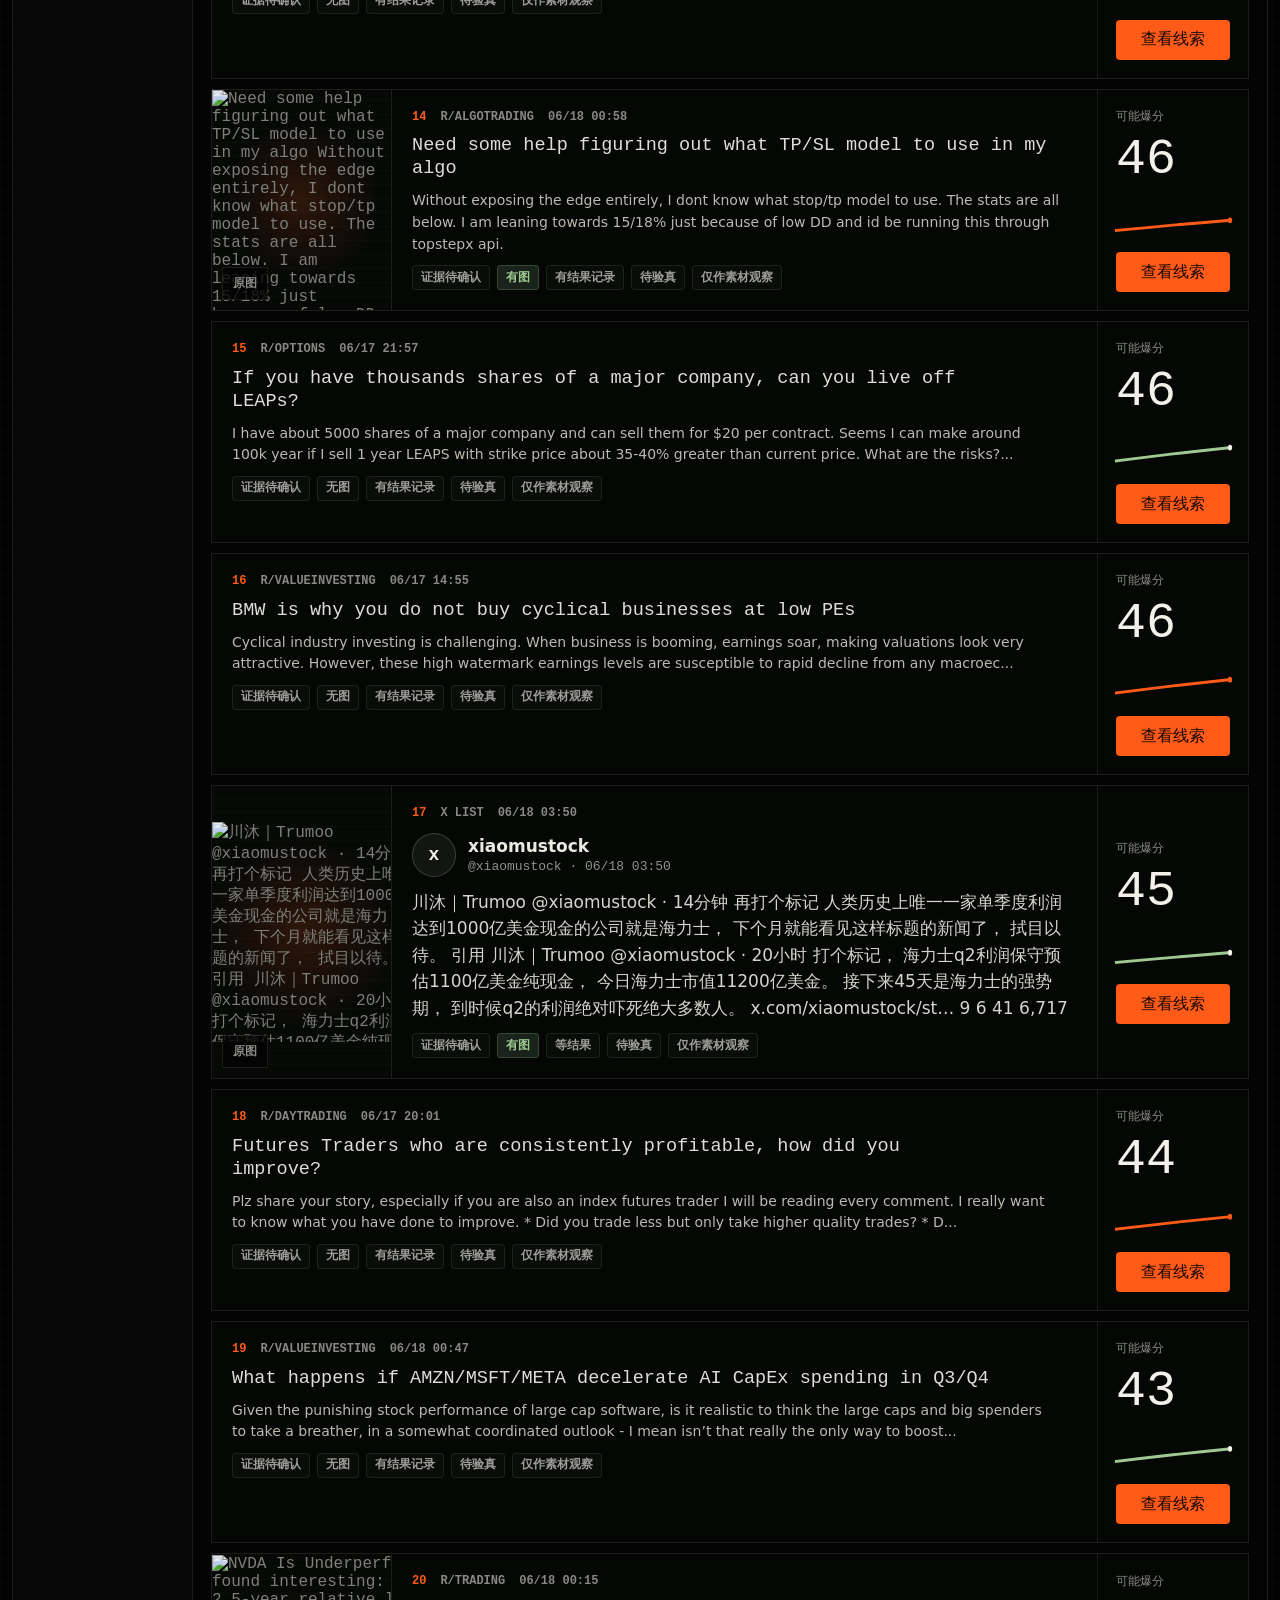
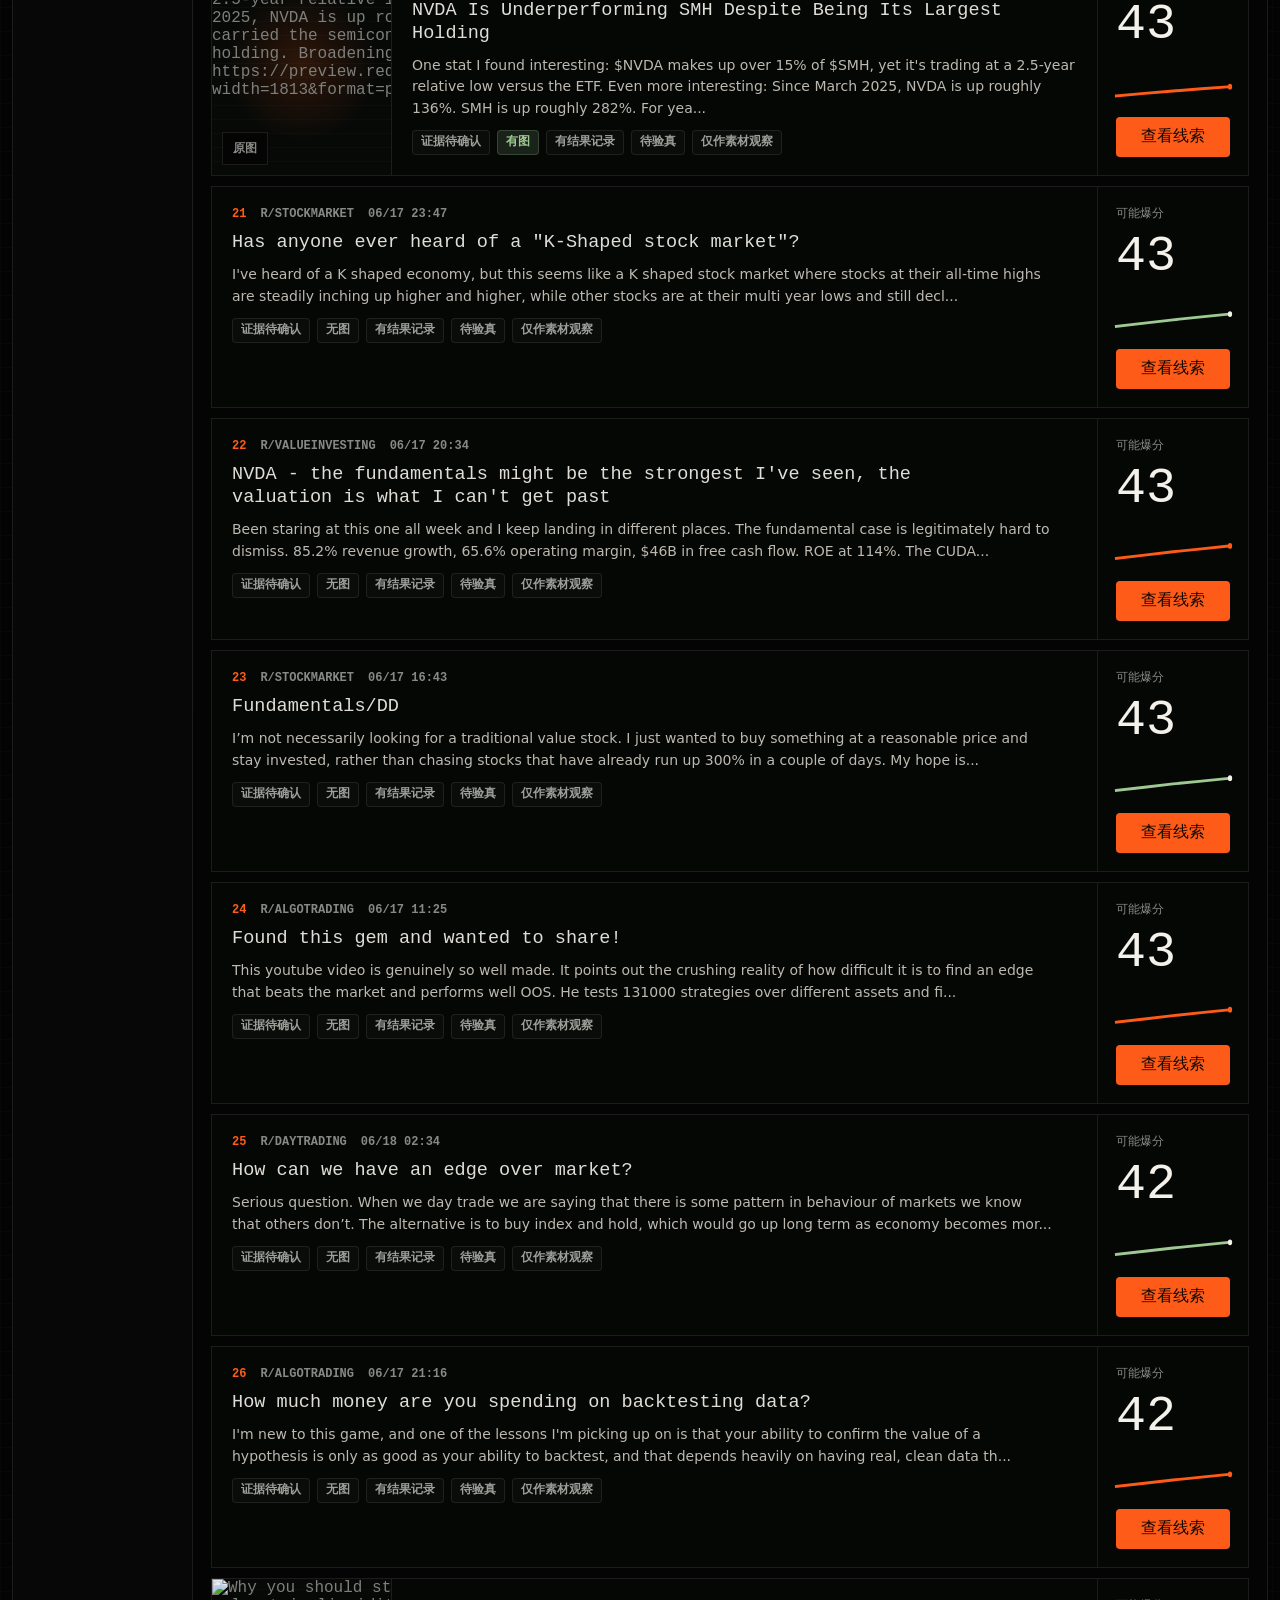
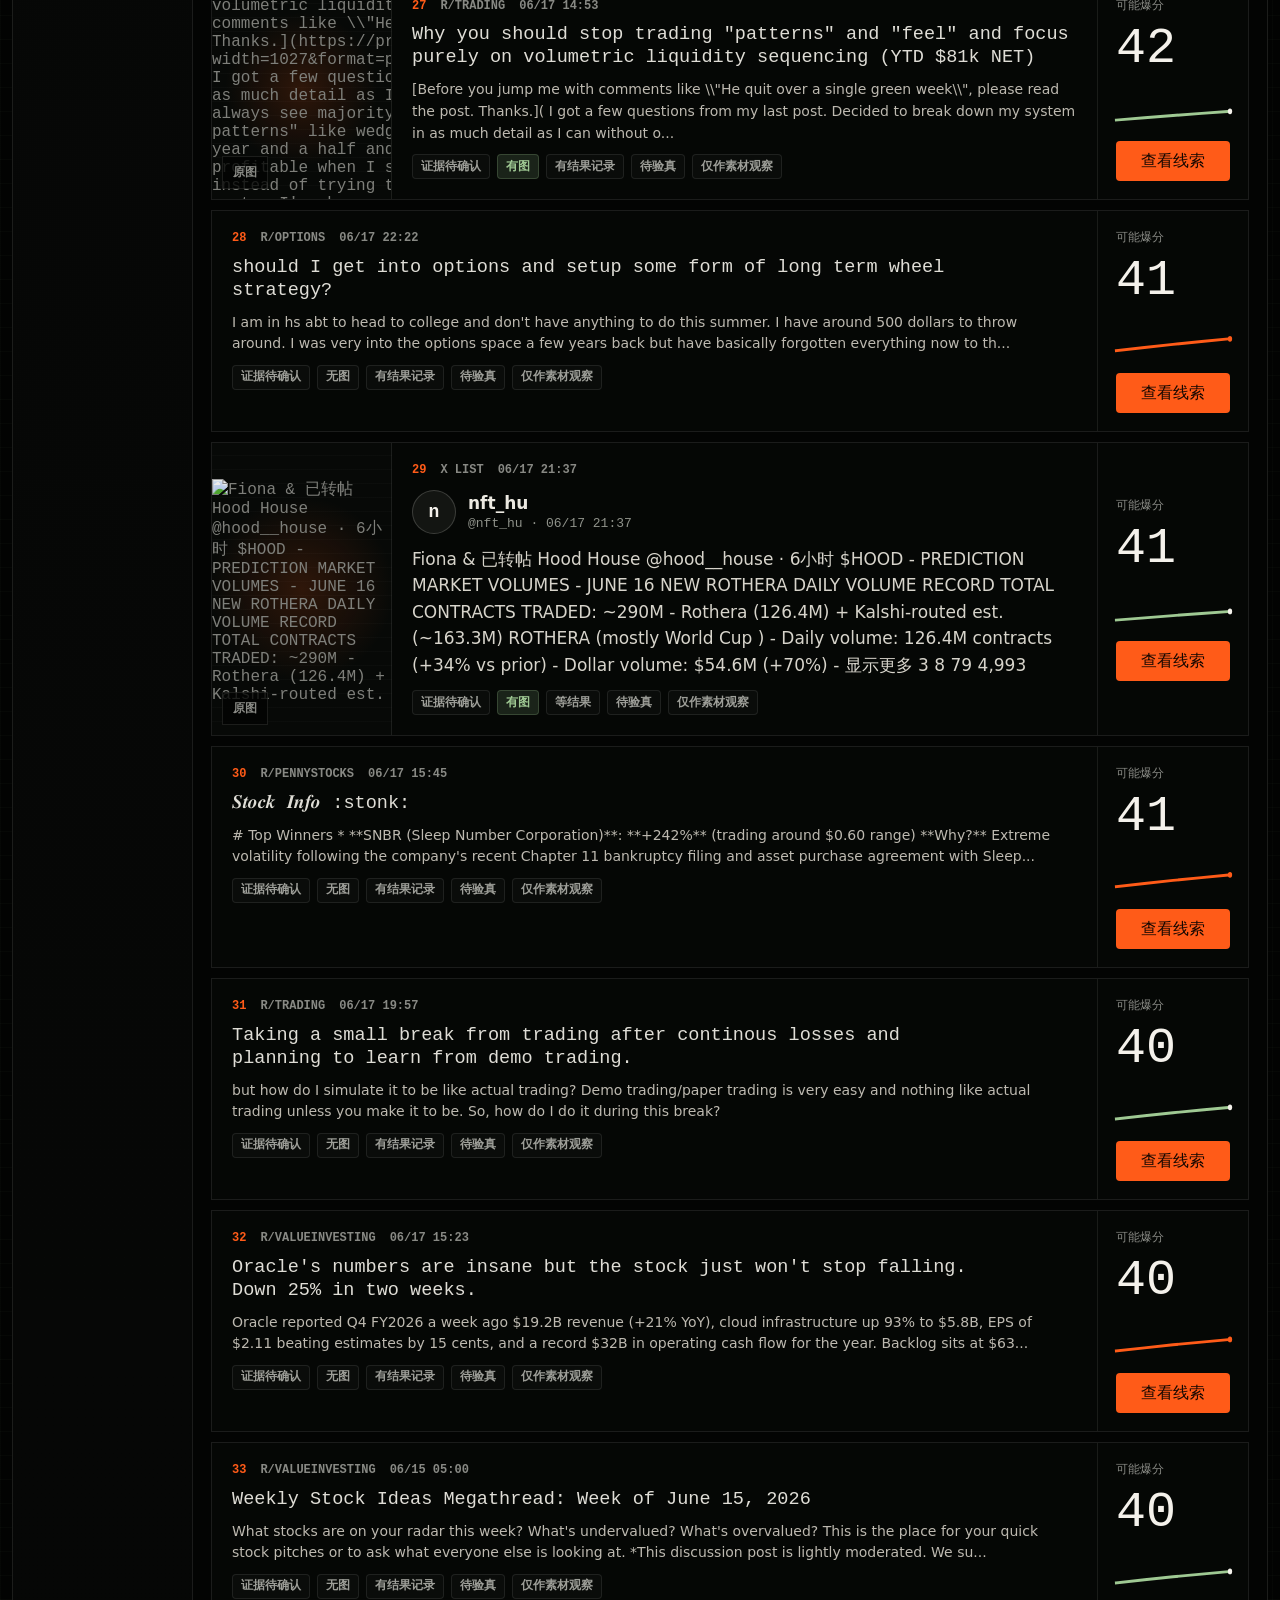
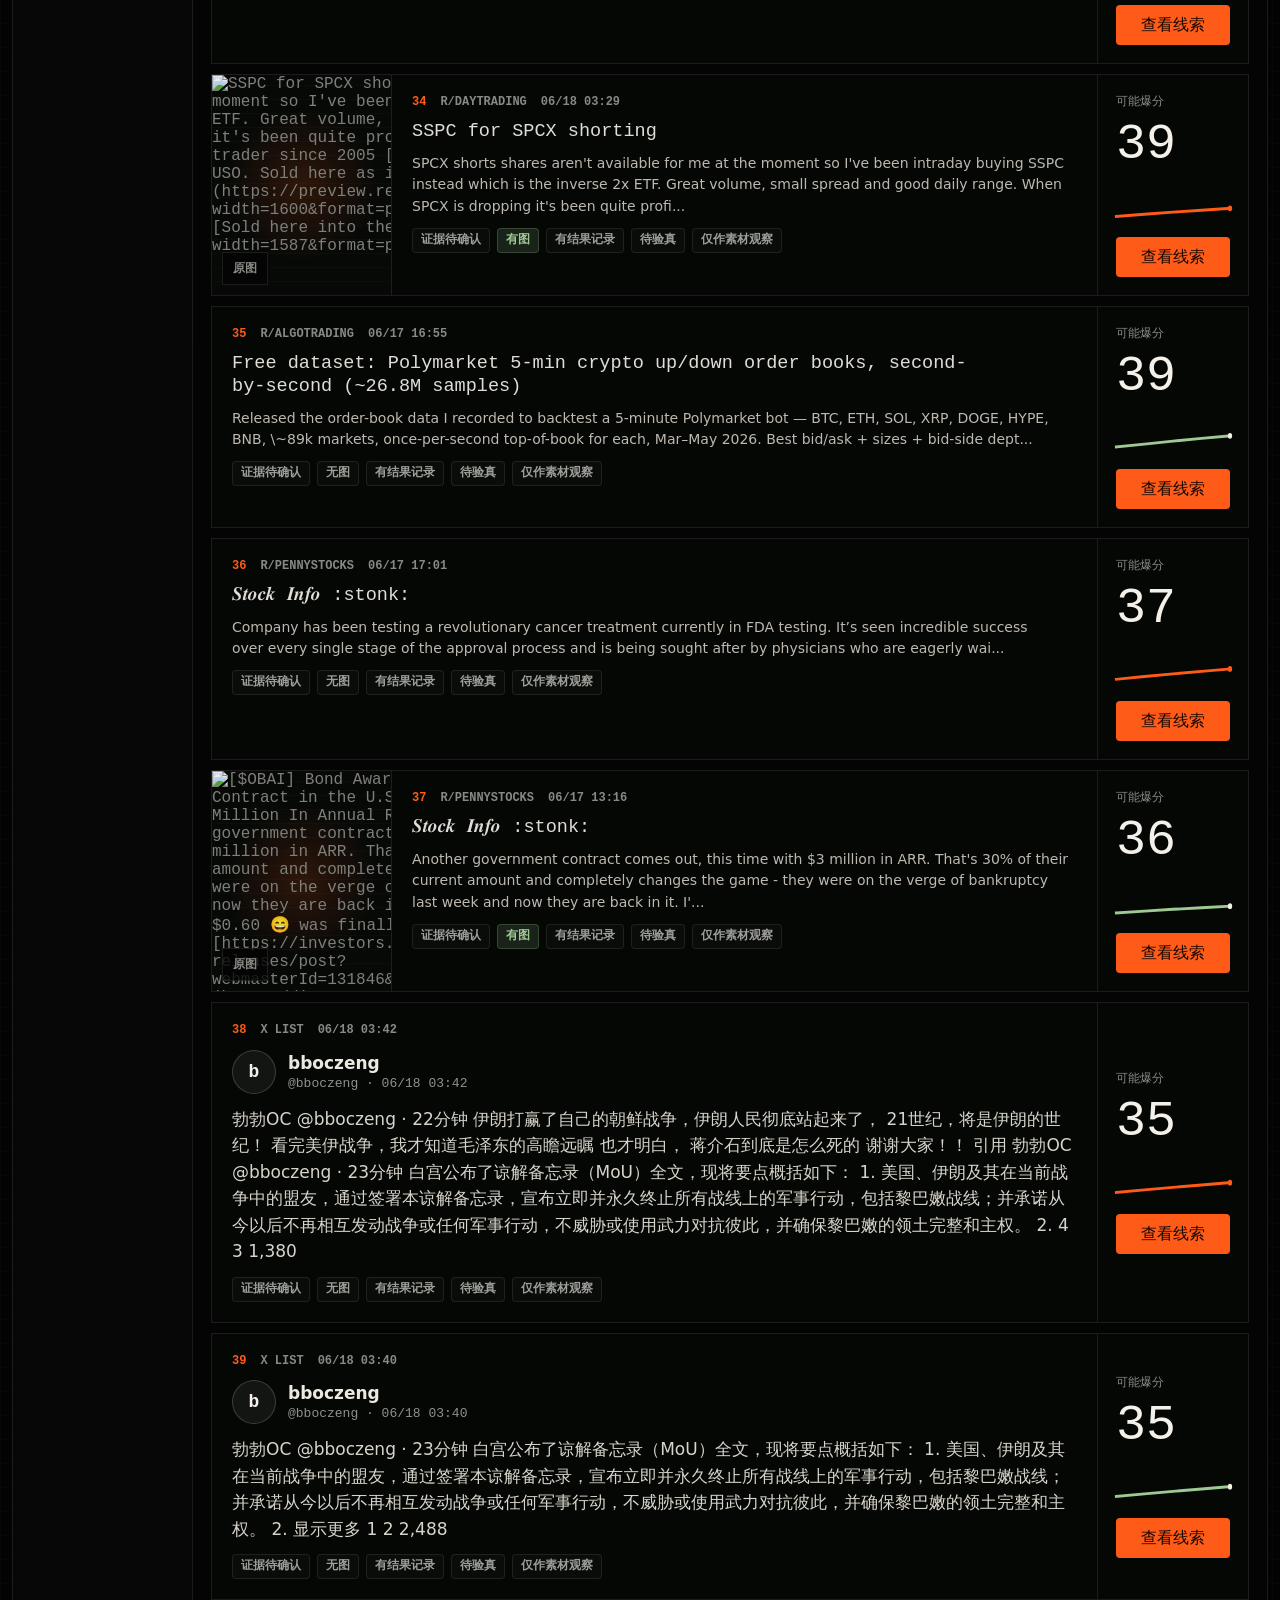
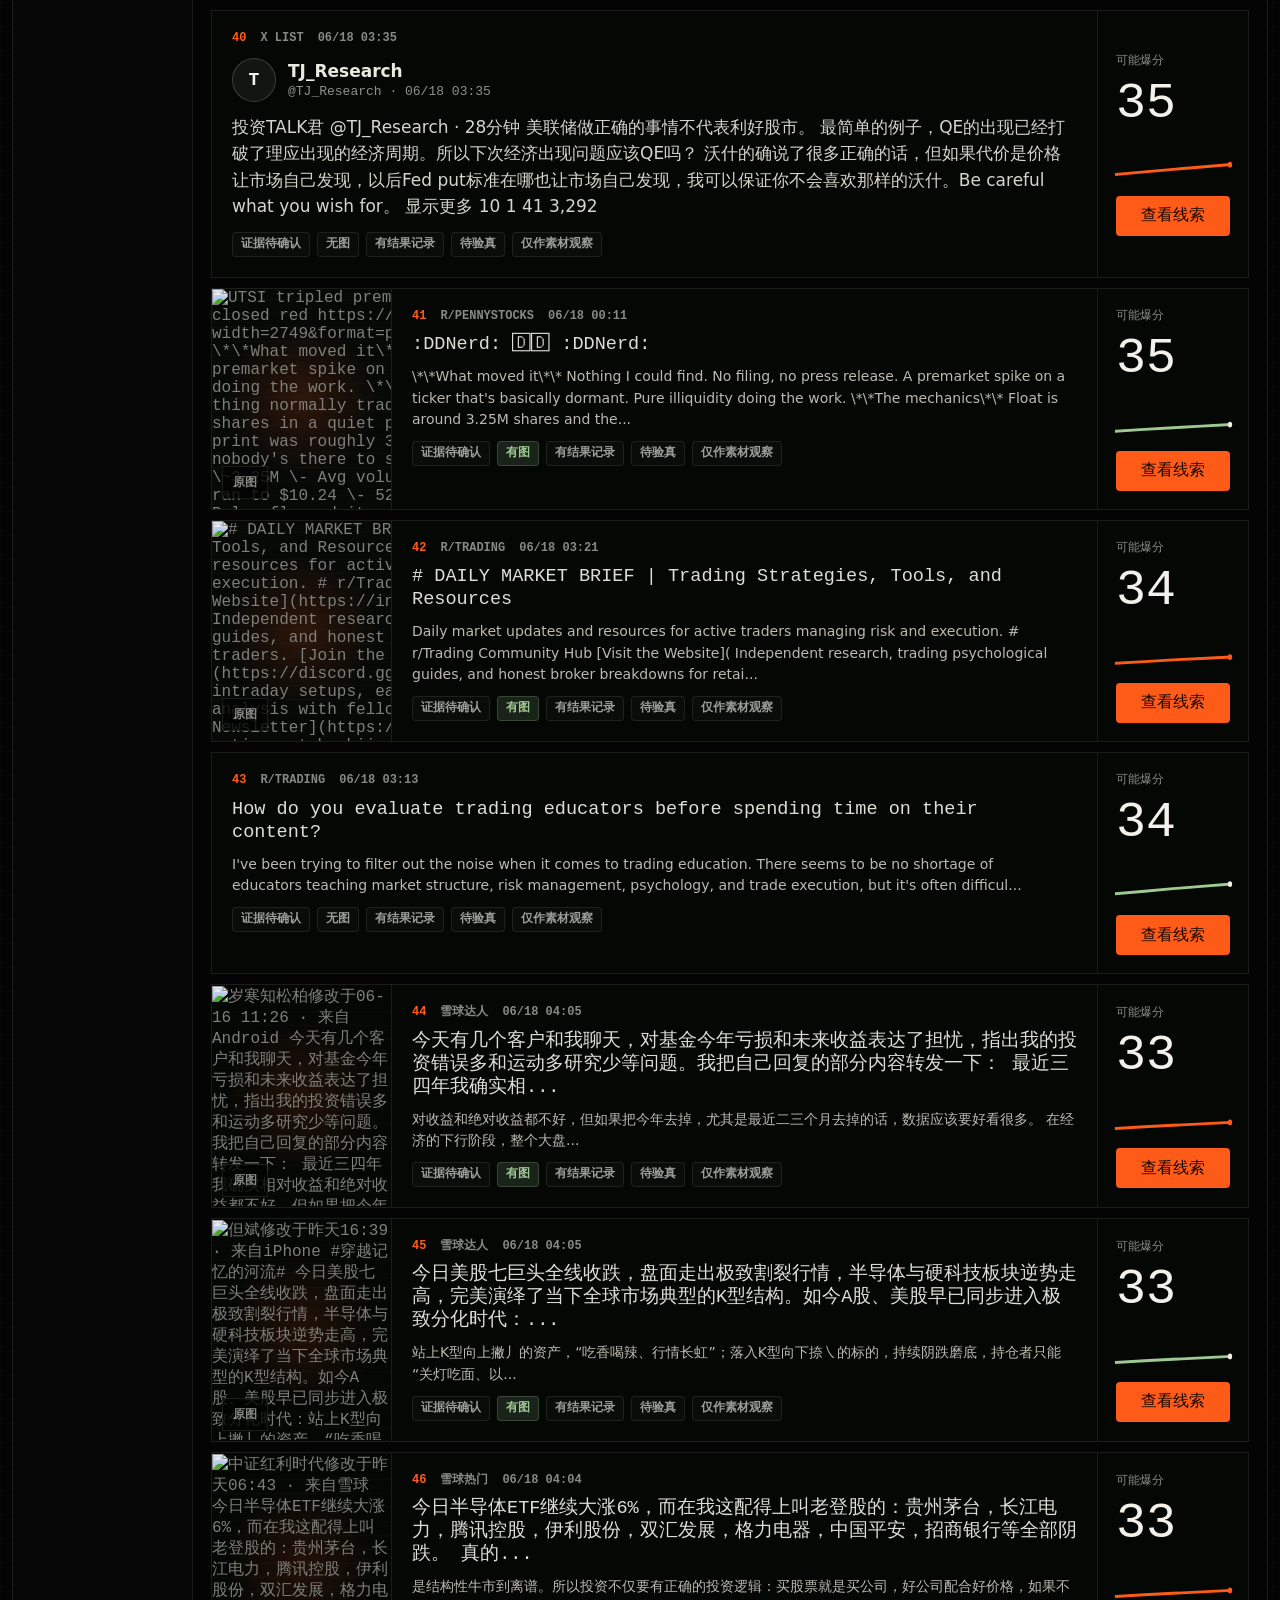
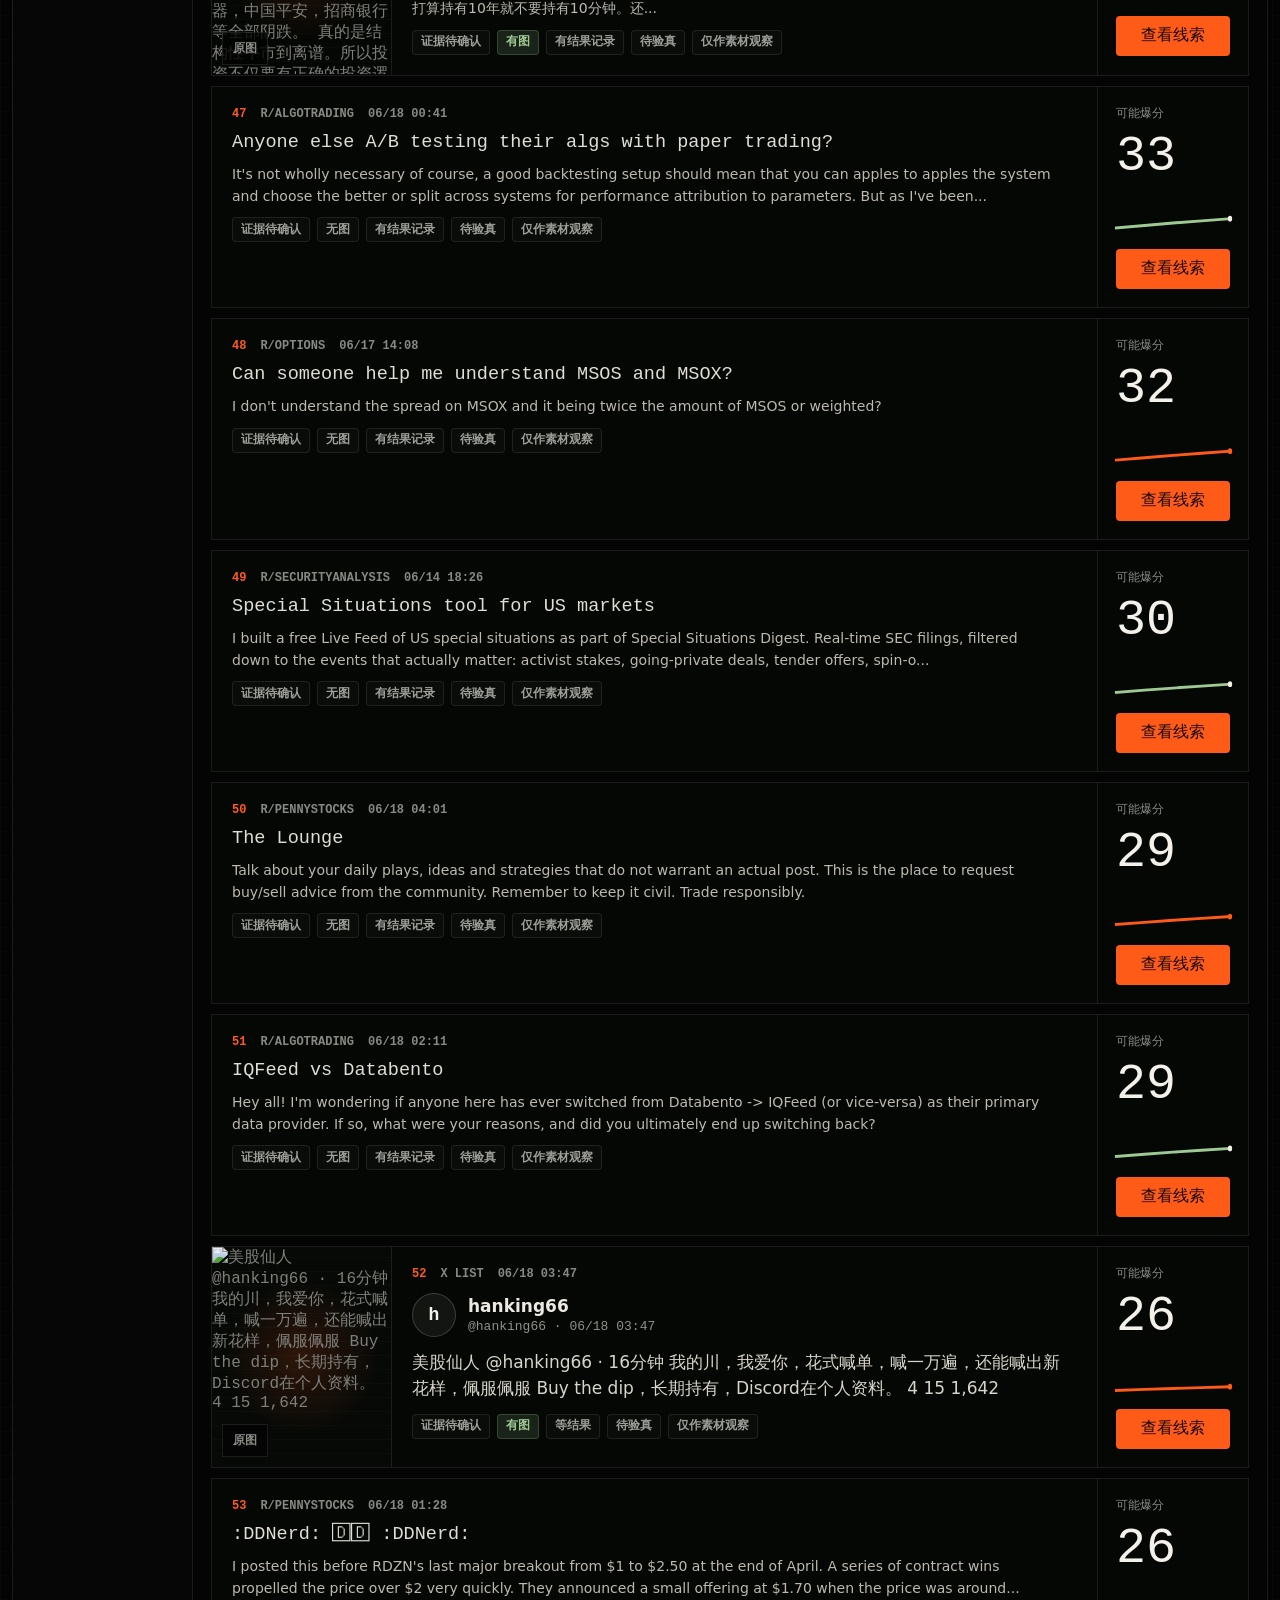
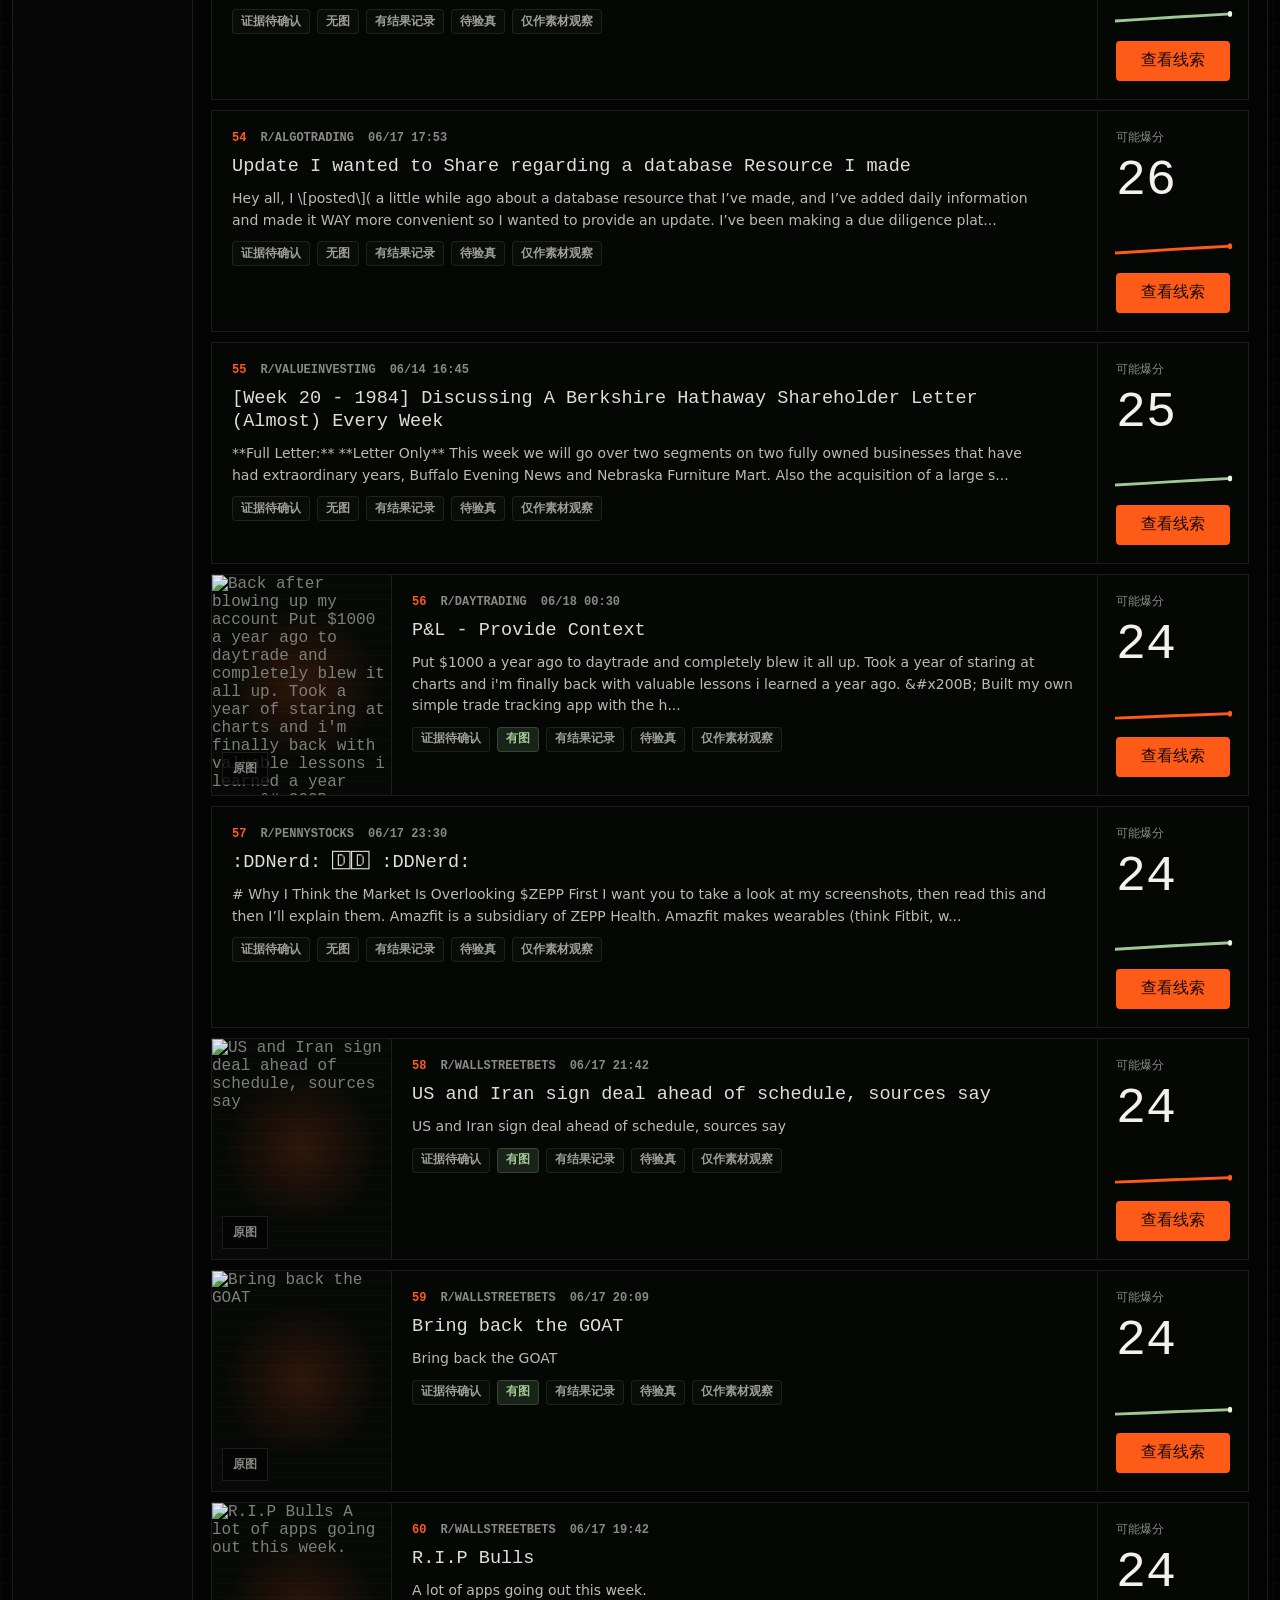
==== commit 07a9acad: "Put source totals first in the radar tabs The previous live-count fix still left the filtered count " ====
--- a/web/radar-timeline/index.html
+++ b/web/radar-timeline/index.html
@@ -4,7 +4,7 @@
     <meta charset="utf-8" />
     <meta name="viewport" content="width=device-width, initial-scale=1" />
     <title>牛子强 · news hardness</title>
-    <link rel="stylesheet" href="./styles.css?v=20260620-live-totals" />
+    <link rel="stylesheet" href="./styles.css?v=20260620-total-first" />
   </head>
   <body>
     <main class="factory-page">
@@ -121,6 +121,6 @@
       </div>
     </dialog>
 
-    <script src="./app.js?v=20260620-live-totals"></script>
+    <script src="./app.js?v=20260620-total-first"></script>
   </body>
 </html>
--- a/web/radar-timeline/styles.css
+++ b/web/radar-timeline/styles.css
@@ -903,13 +903,13 @@
 }
 
 .source-tab .source-tab-current {
-  color: var(--ink);
-}
-
-.source-tab .source-tab-total {
   color: var(--muted);
   font-size: 11px;
   font-weight: 600;
+}
+
+.source-tab .source-tab-total {
+  color: var(--ink);
 }
 
 .timeline {
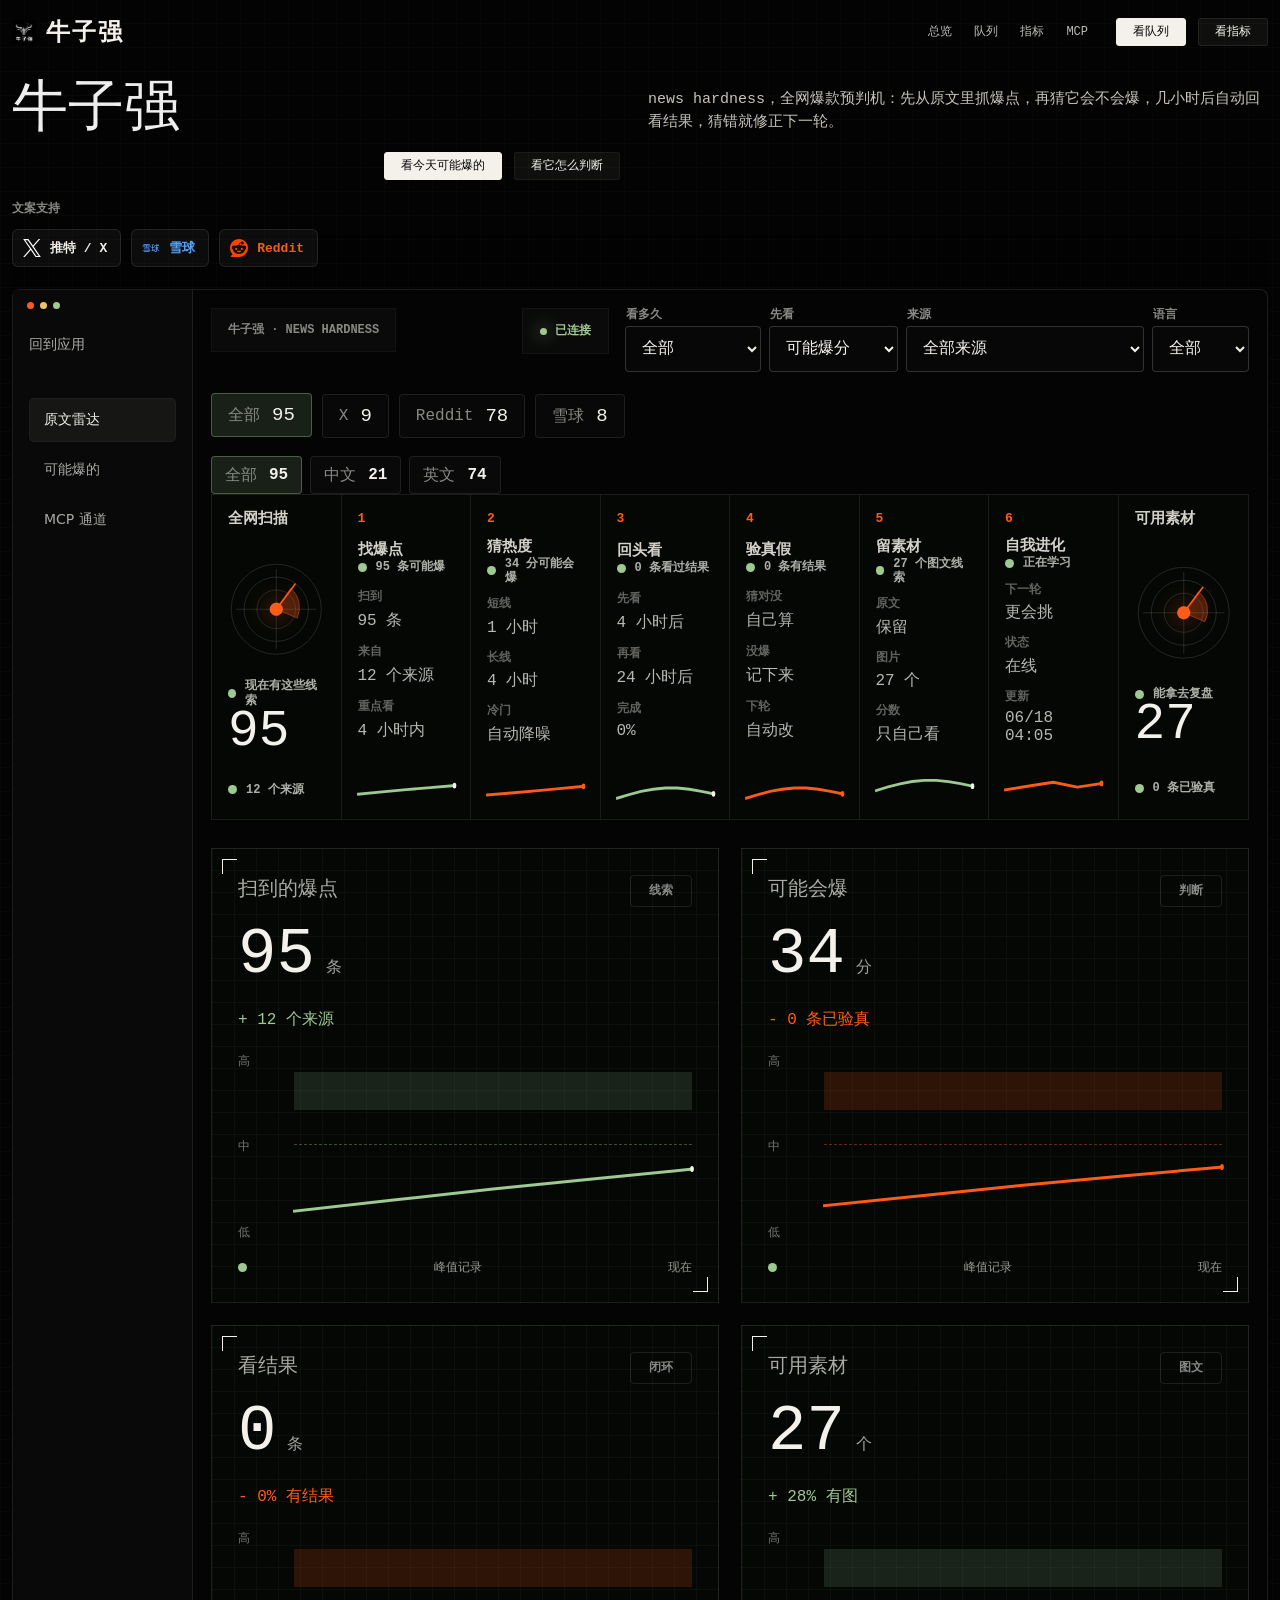
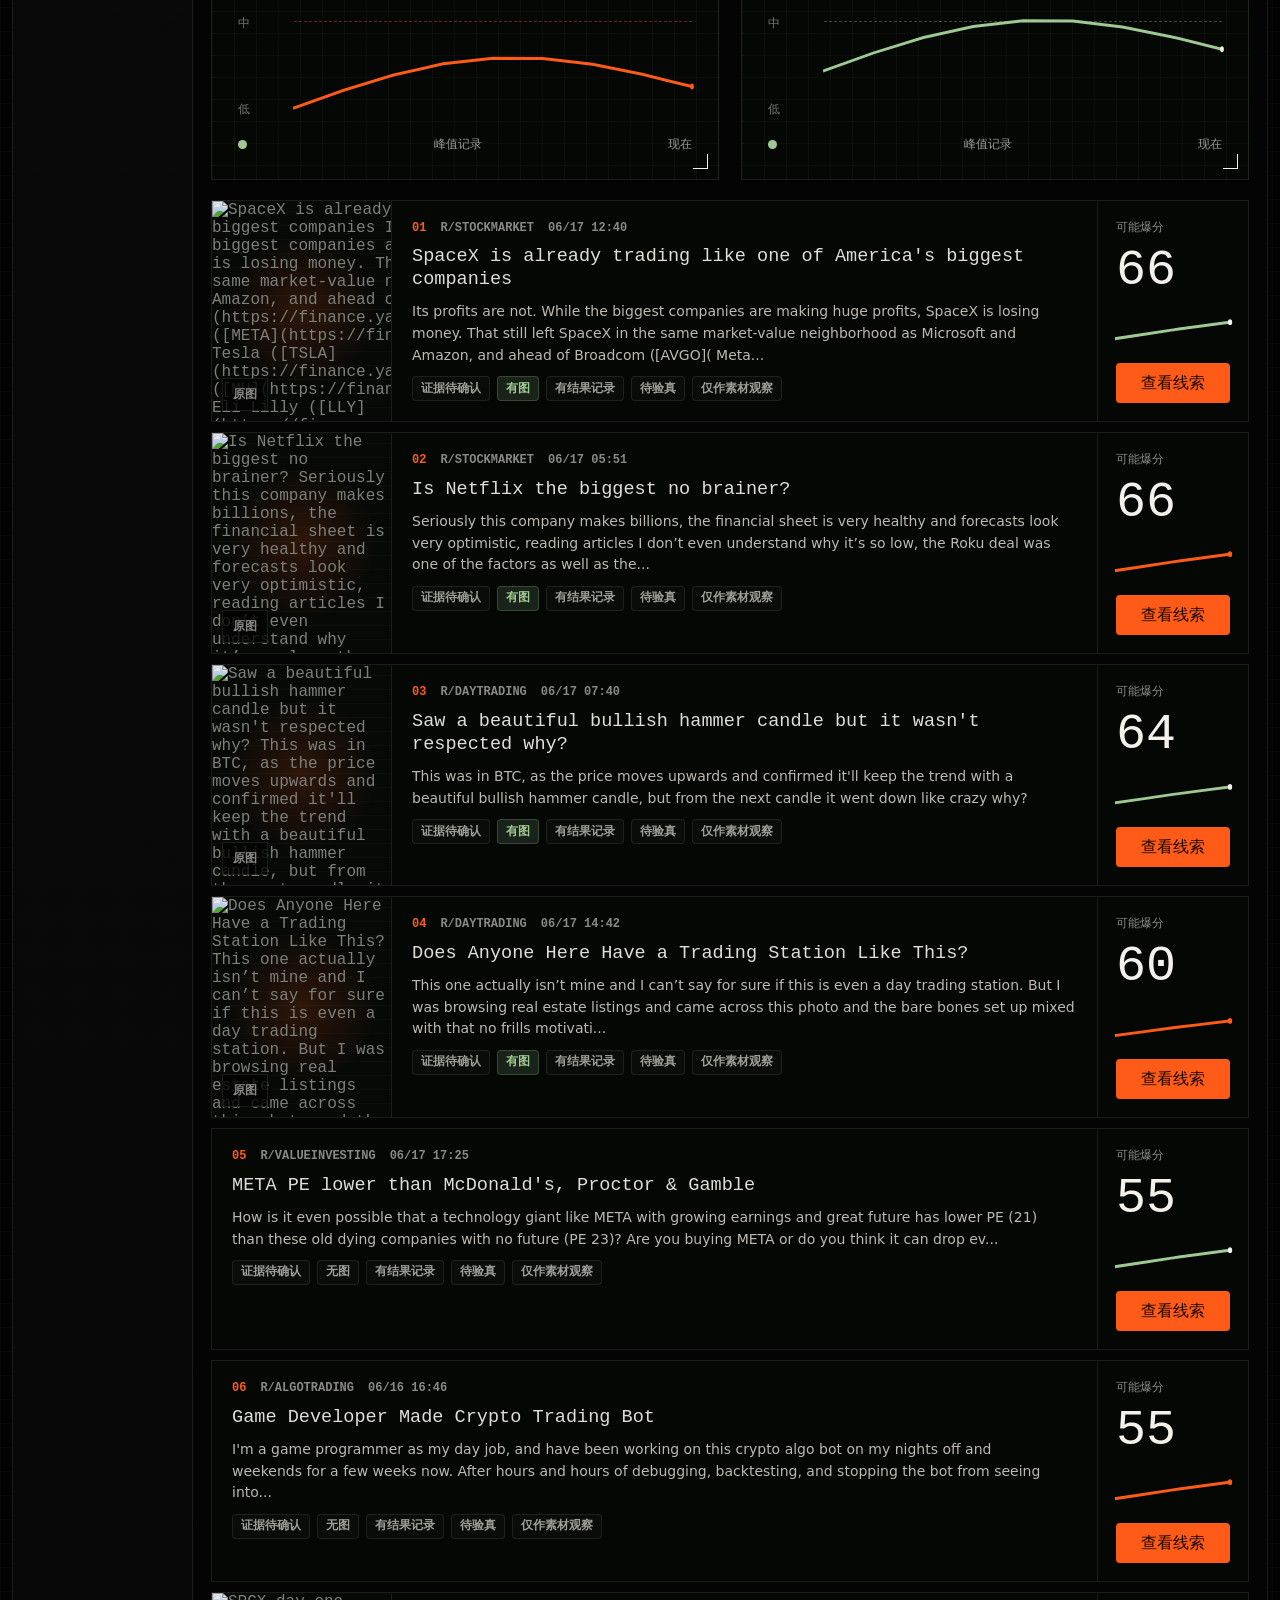
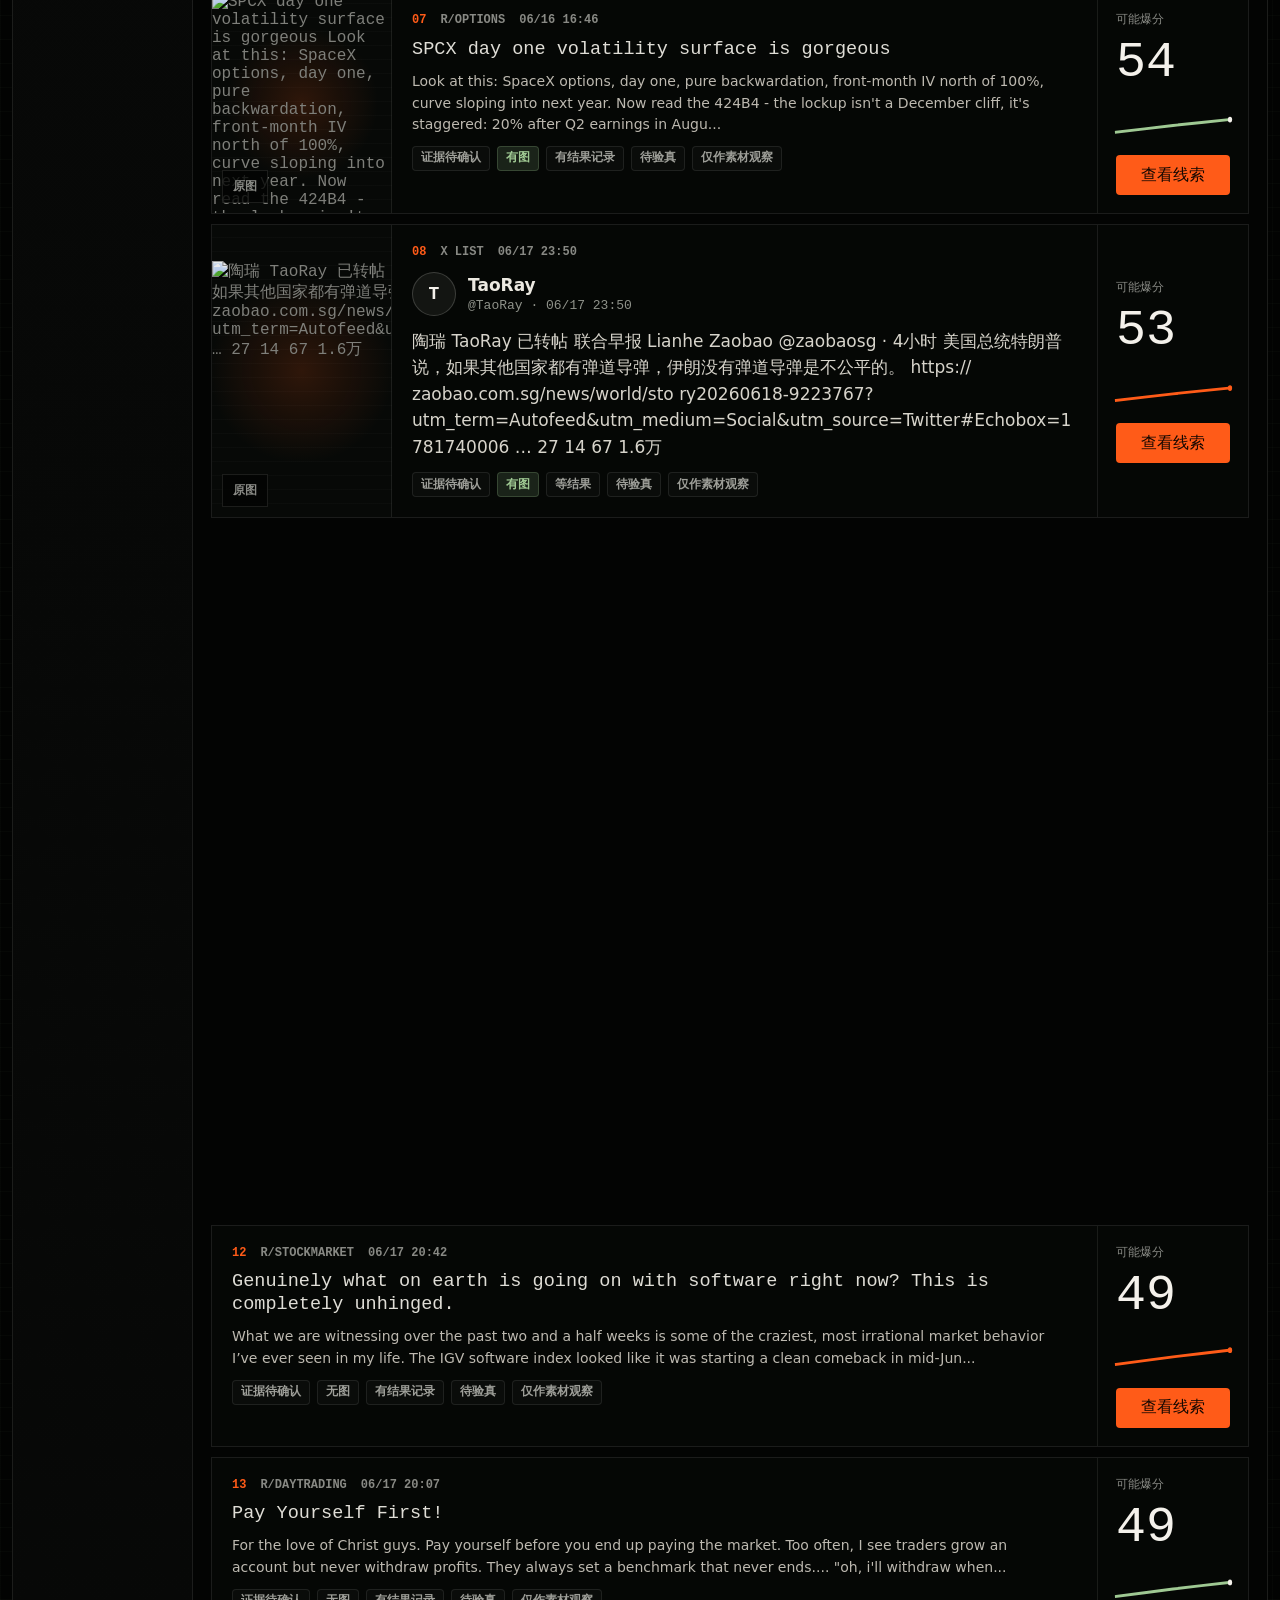
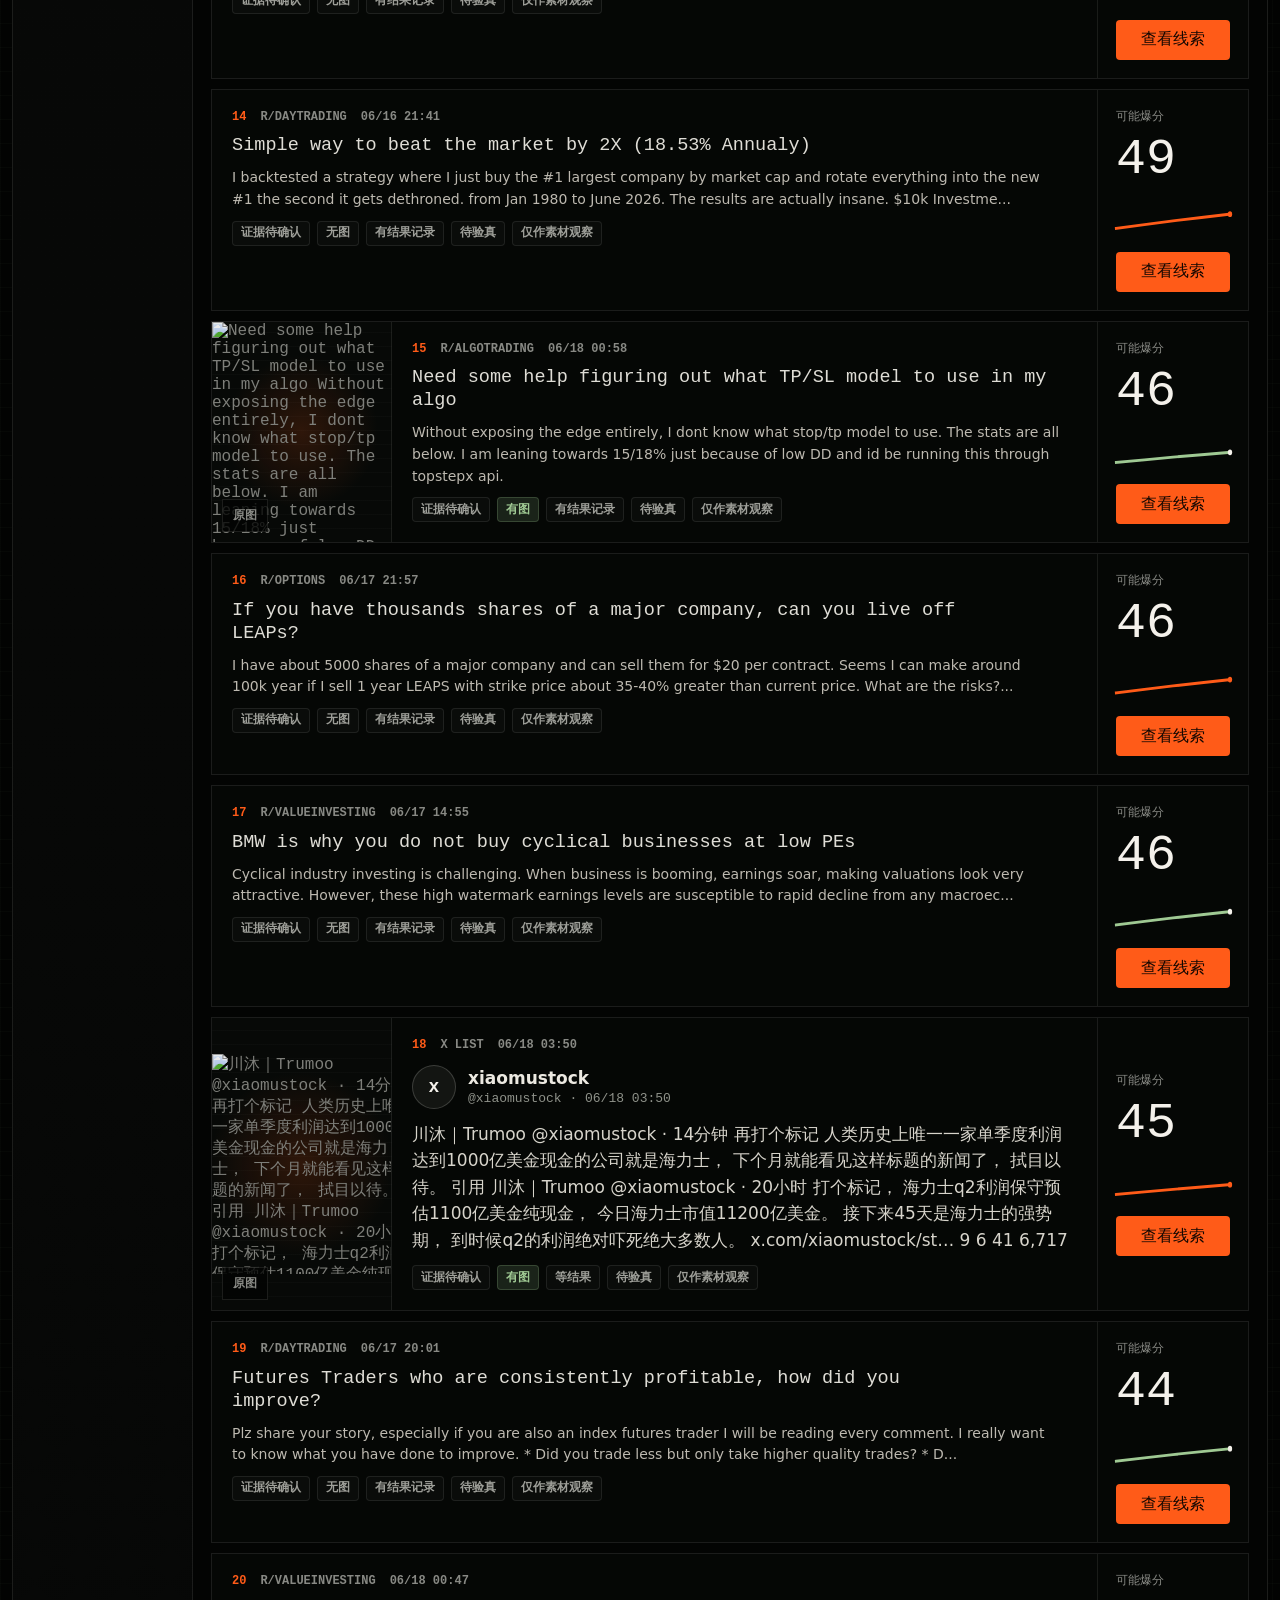
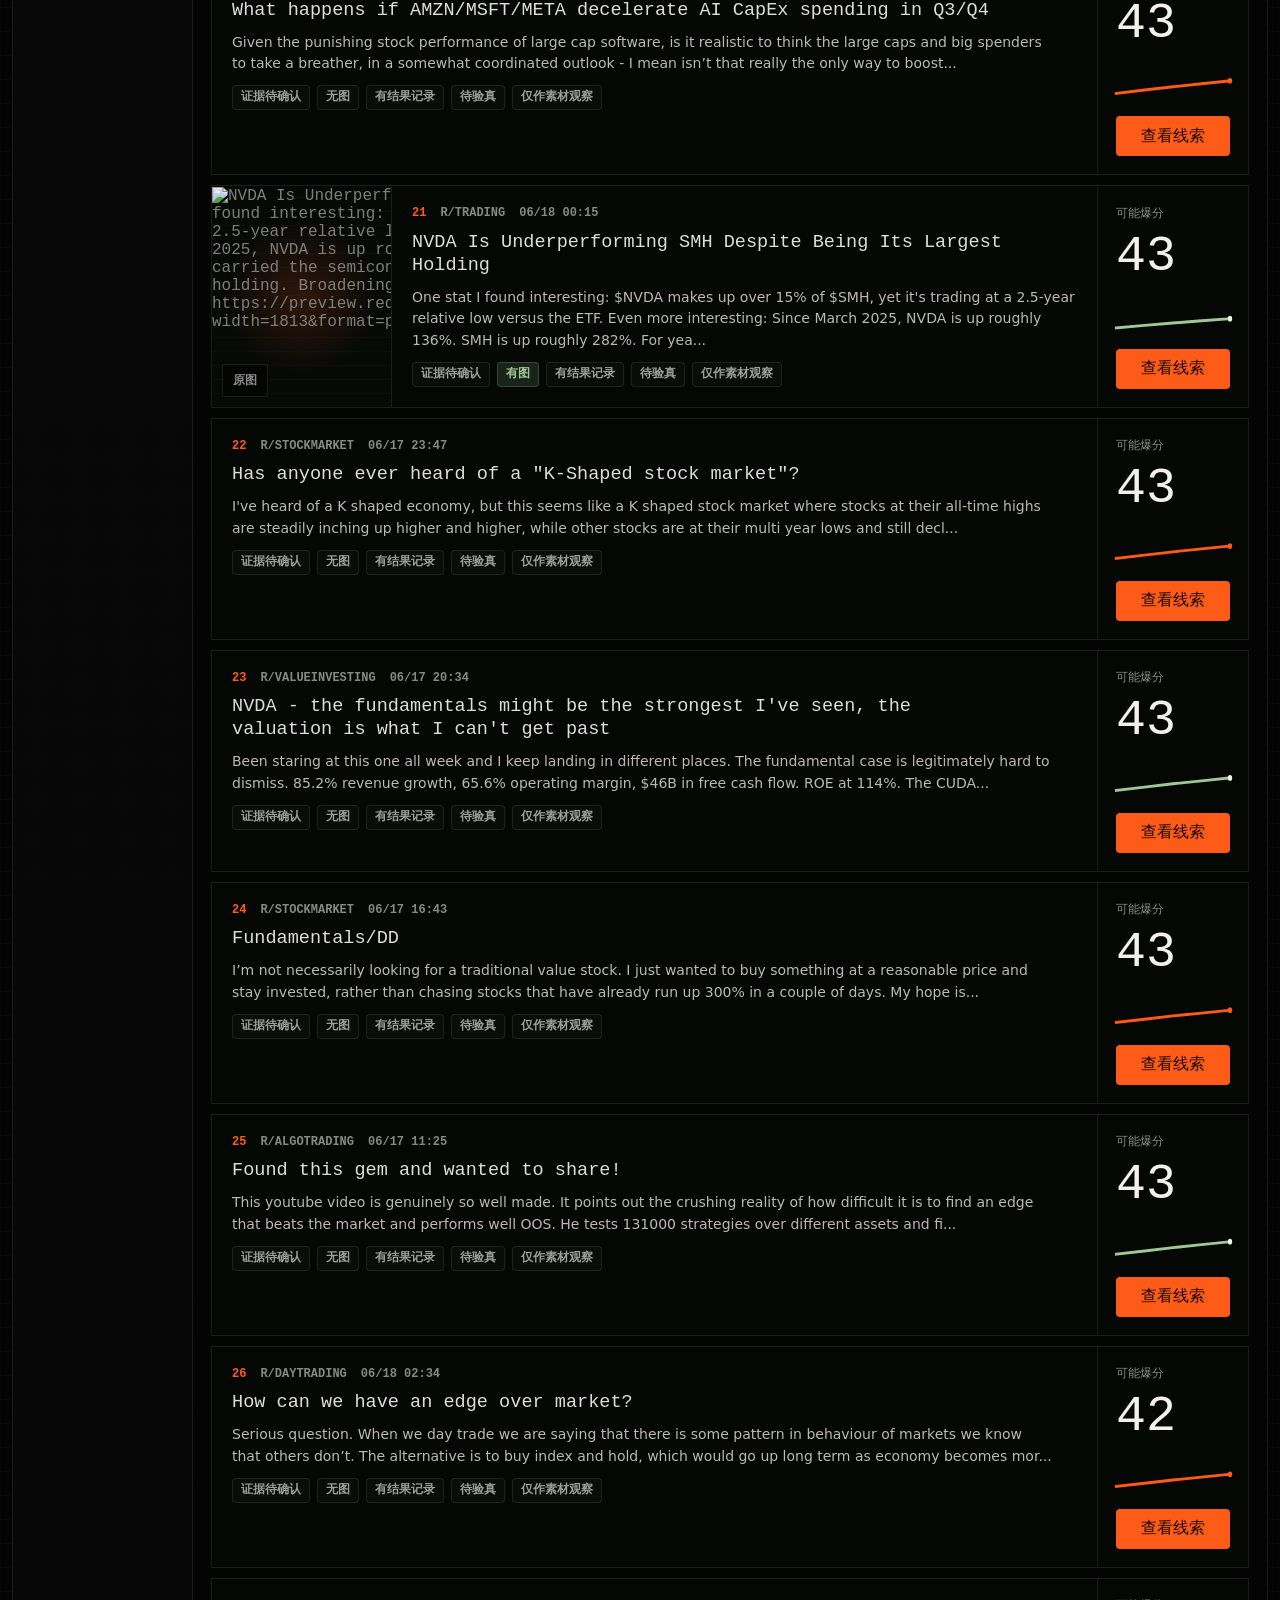
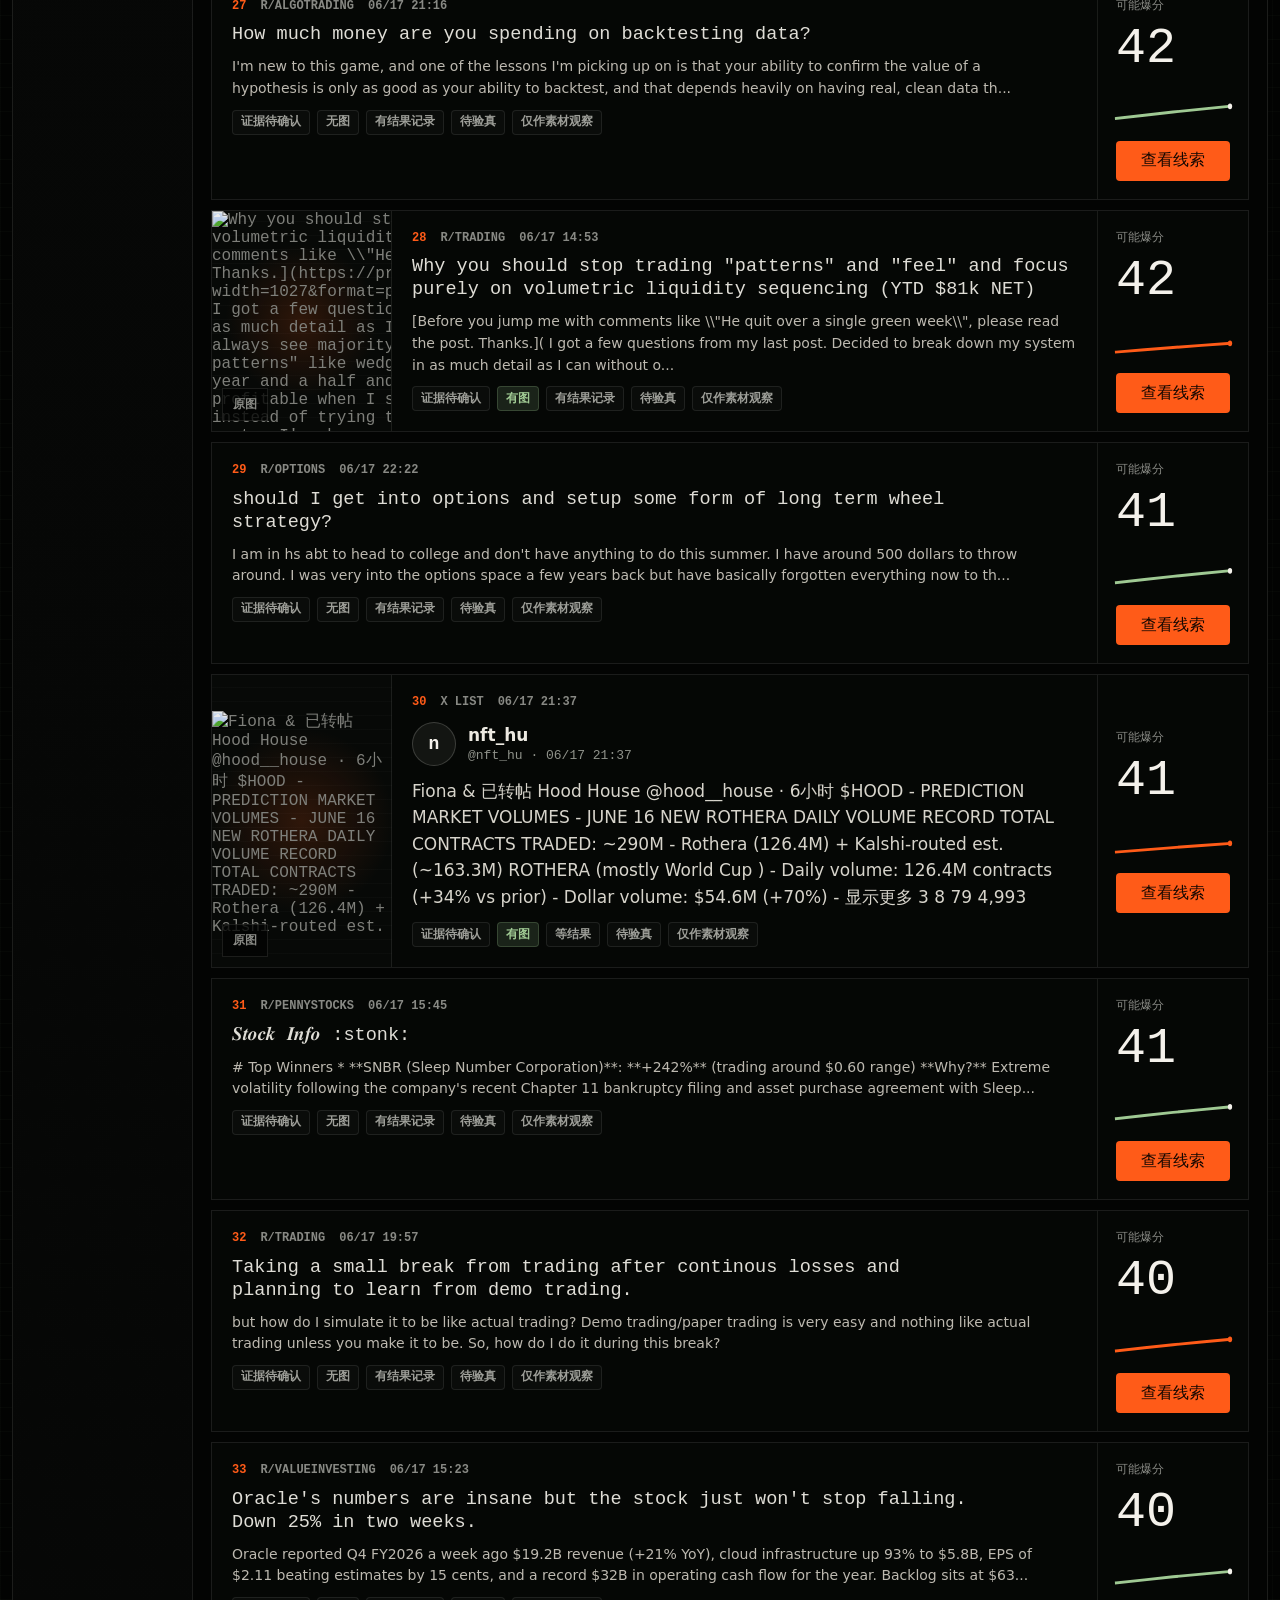
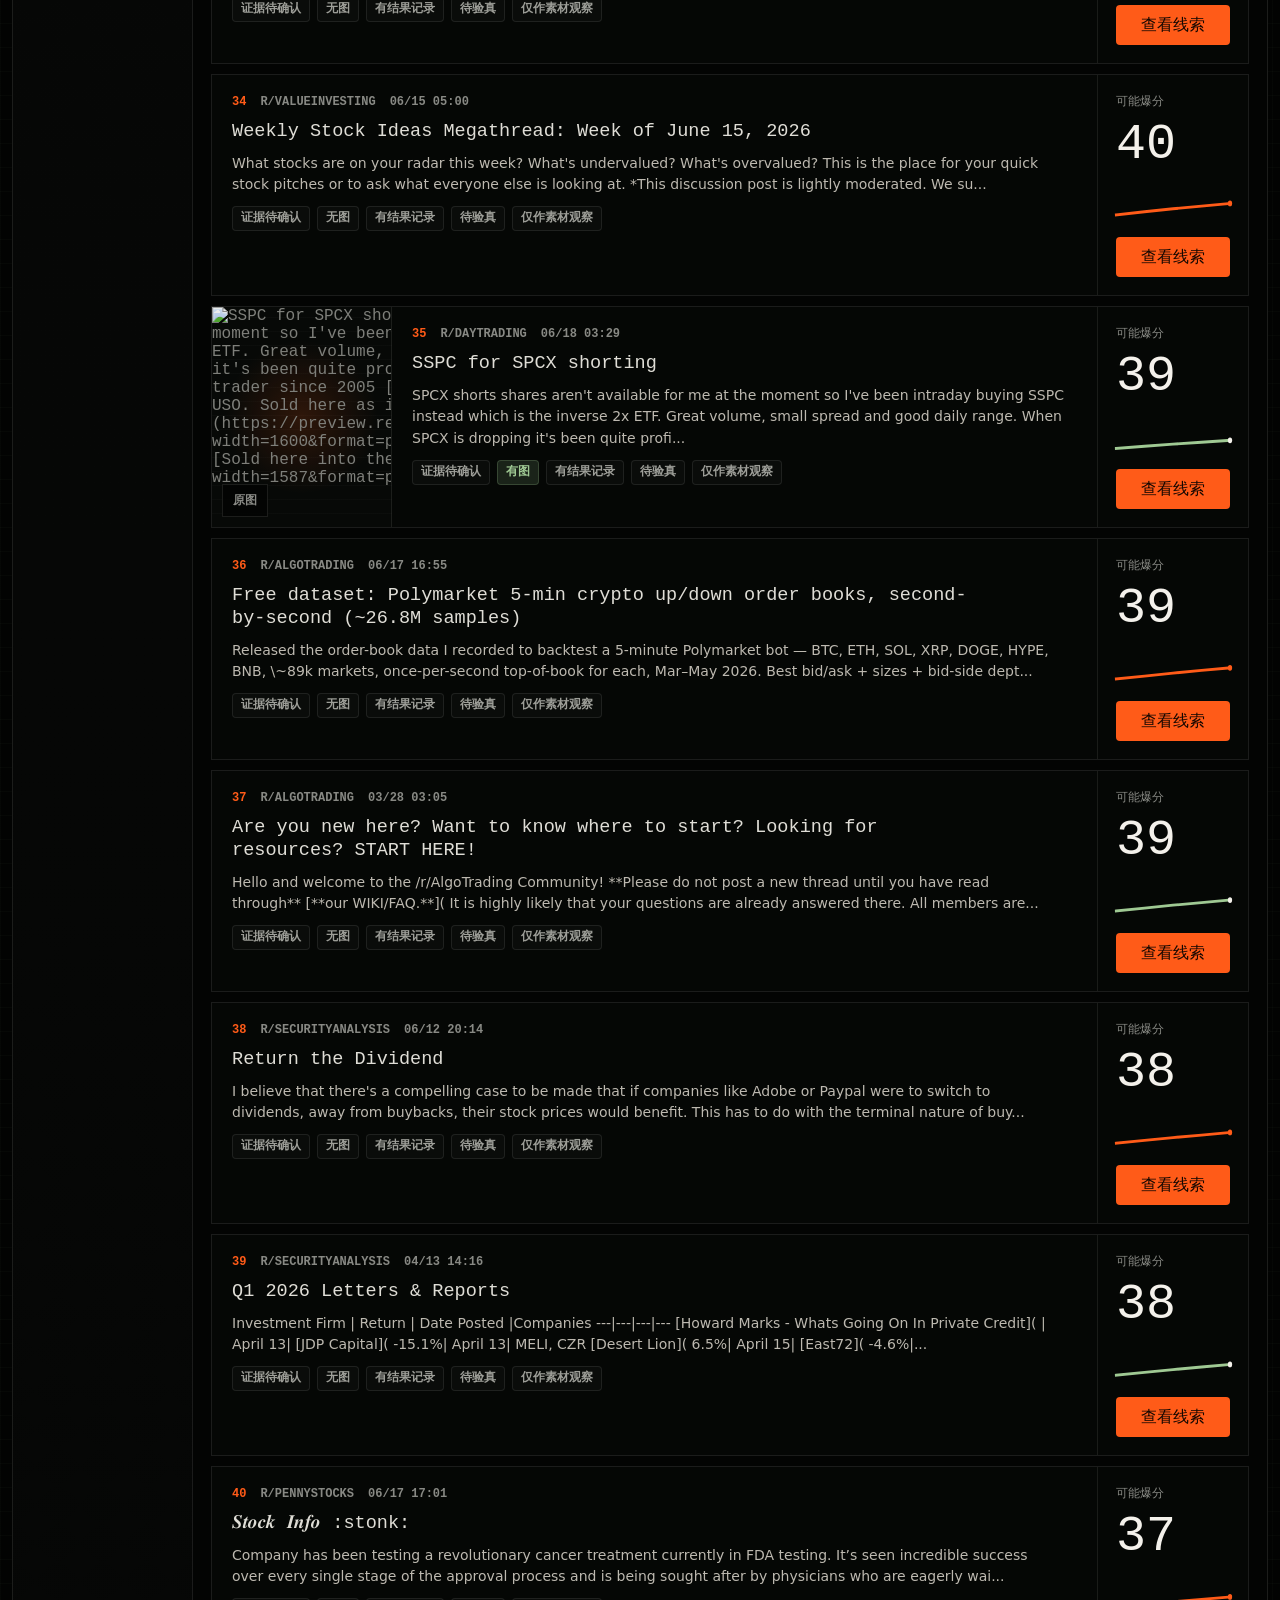
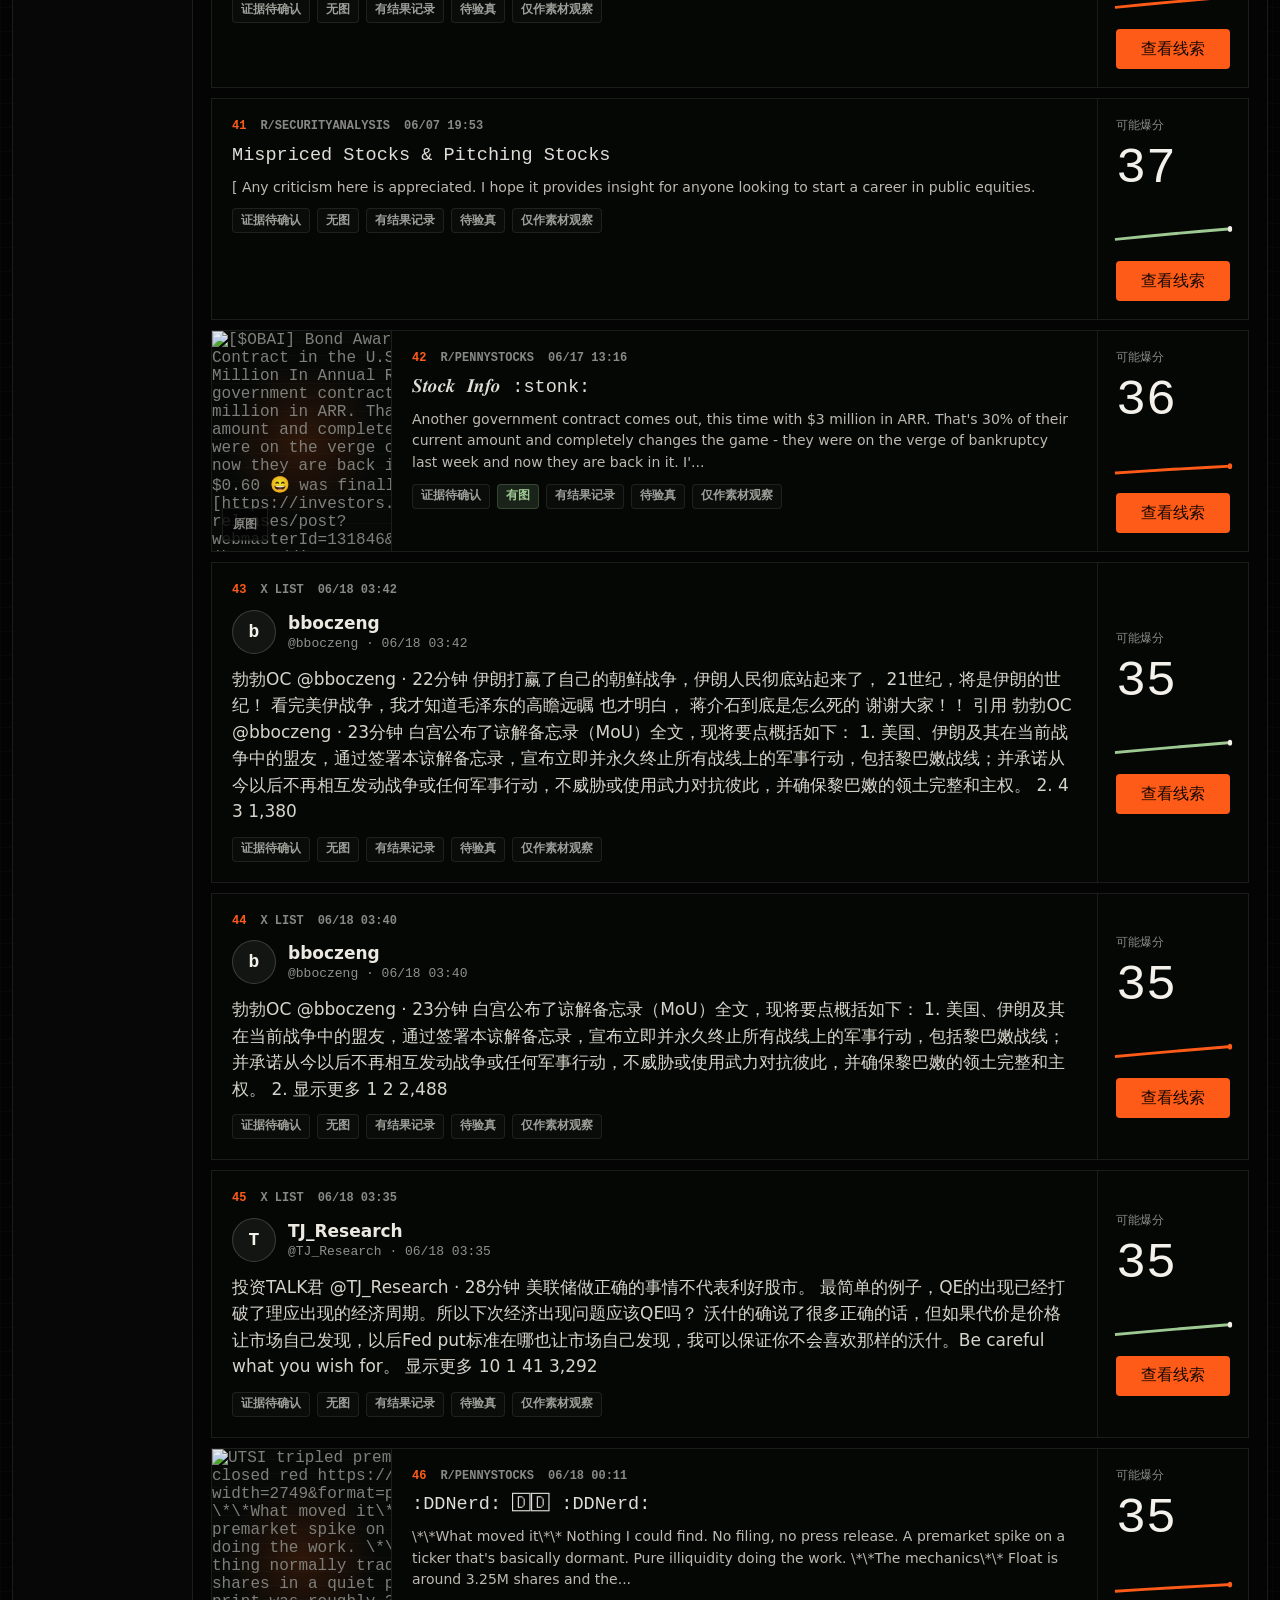
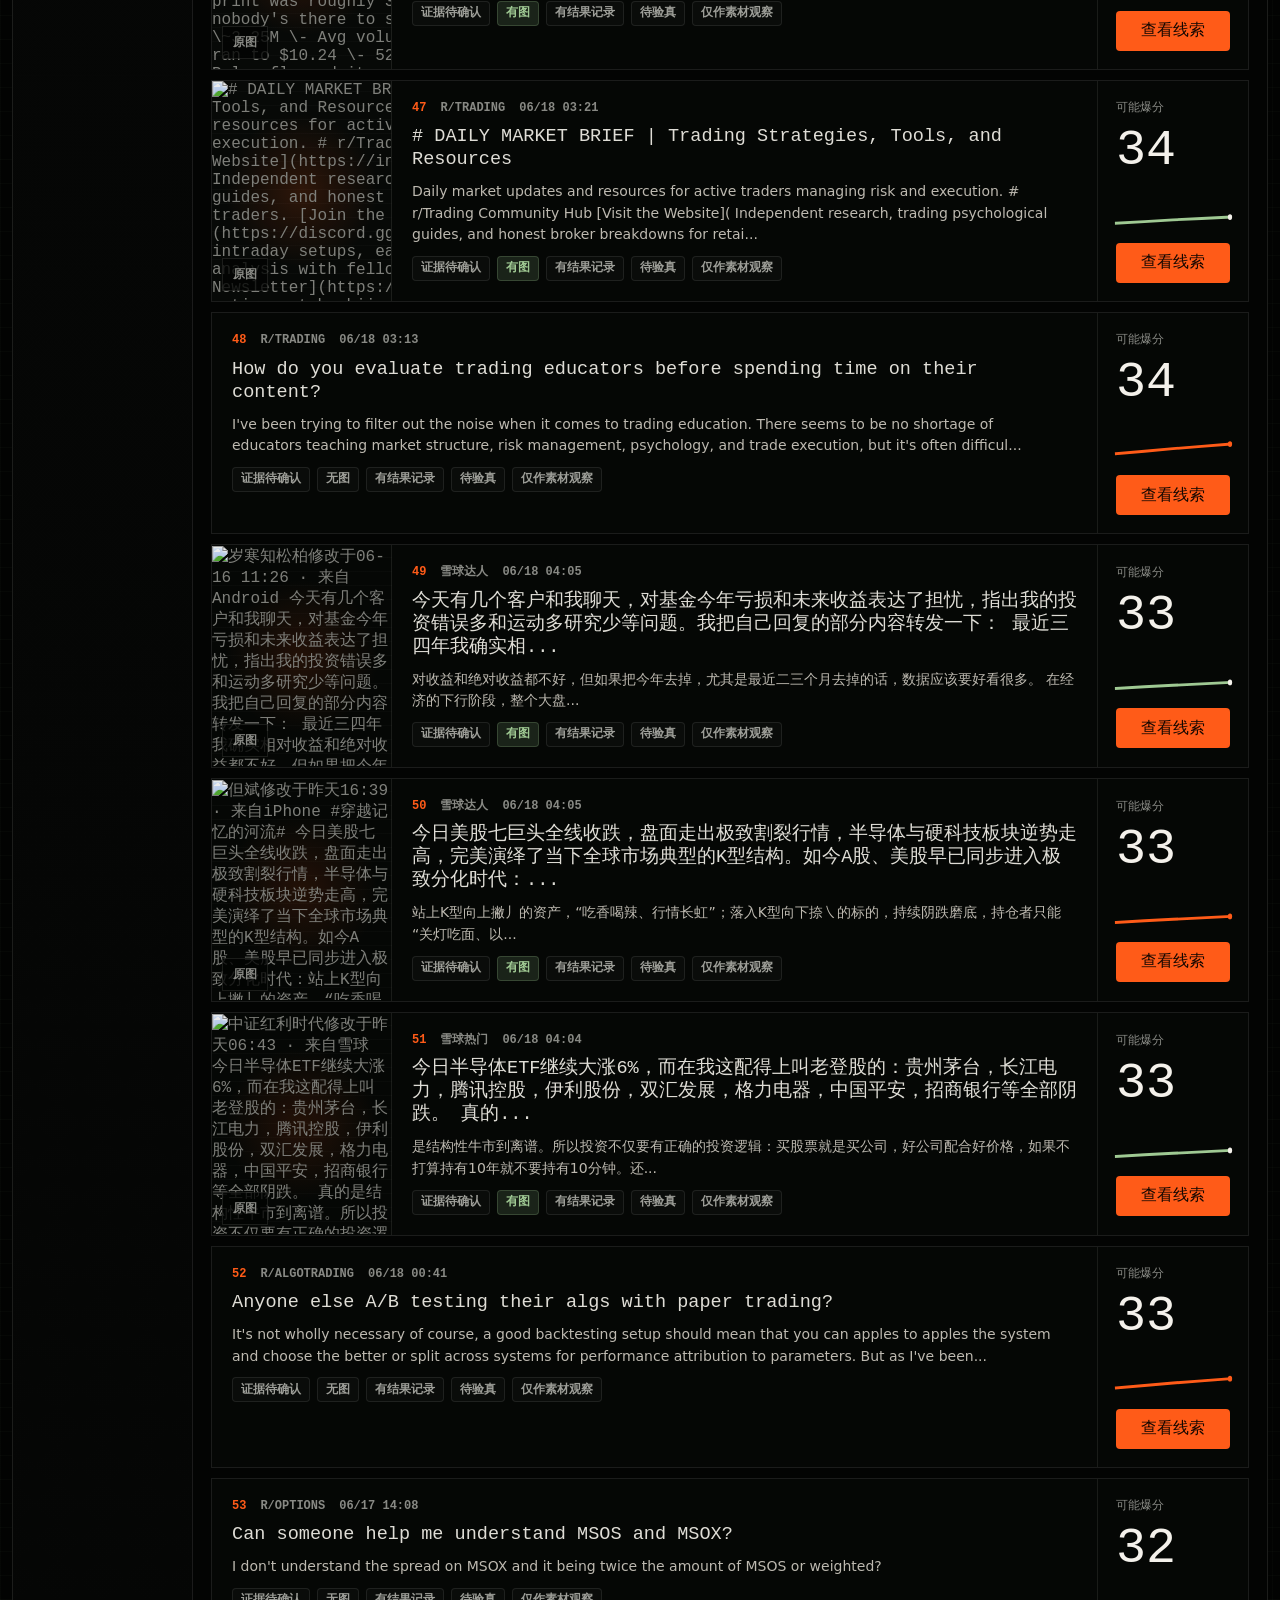
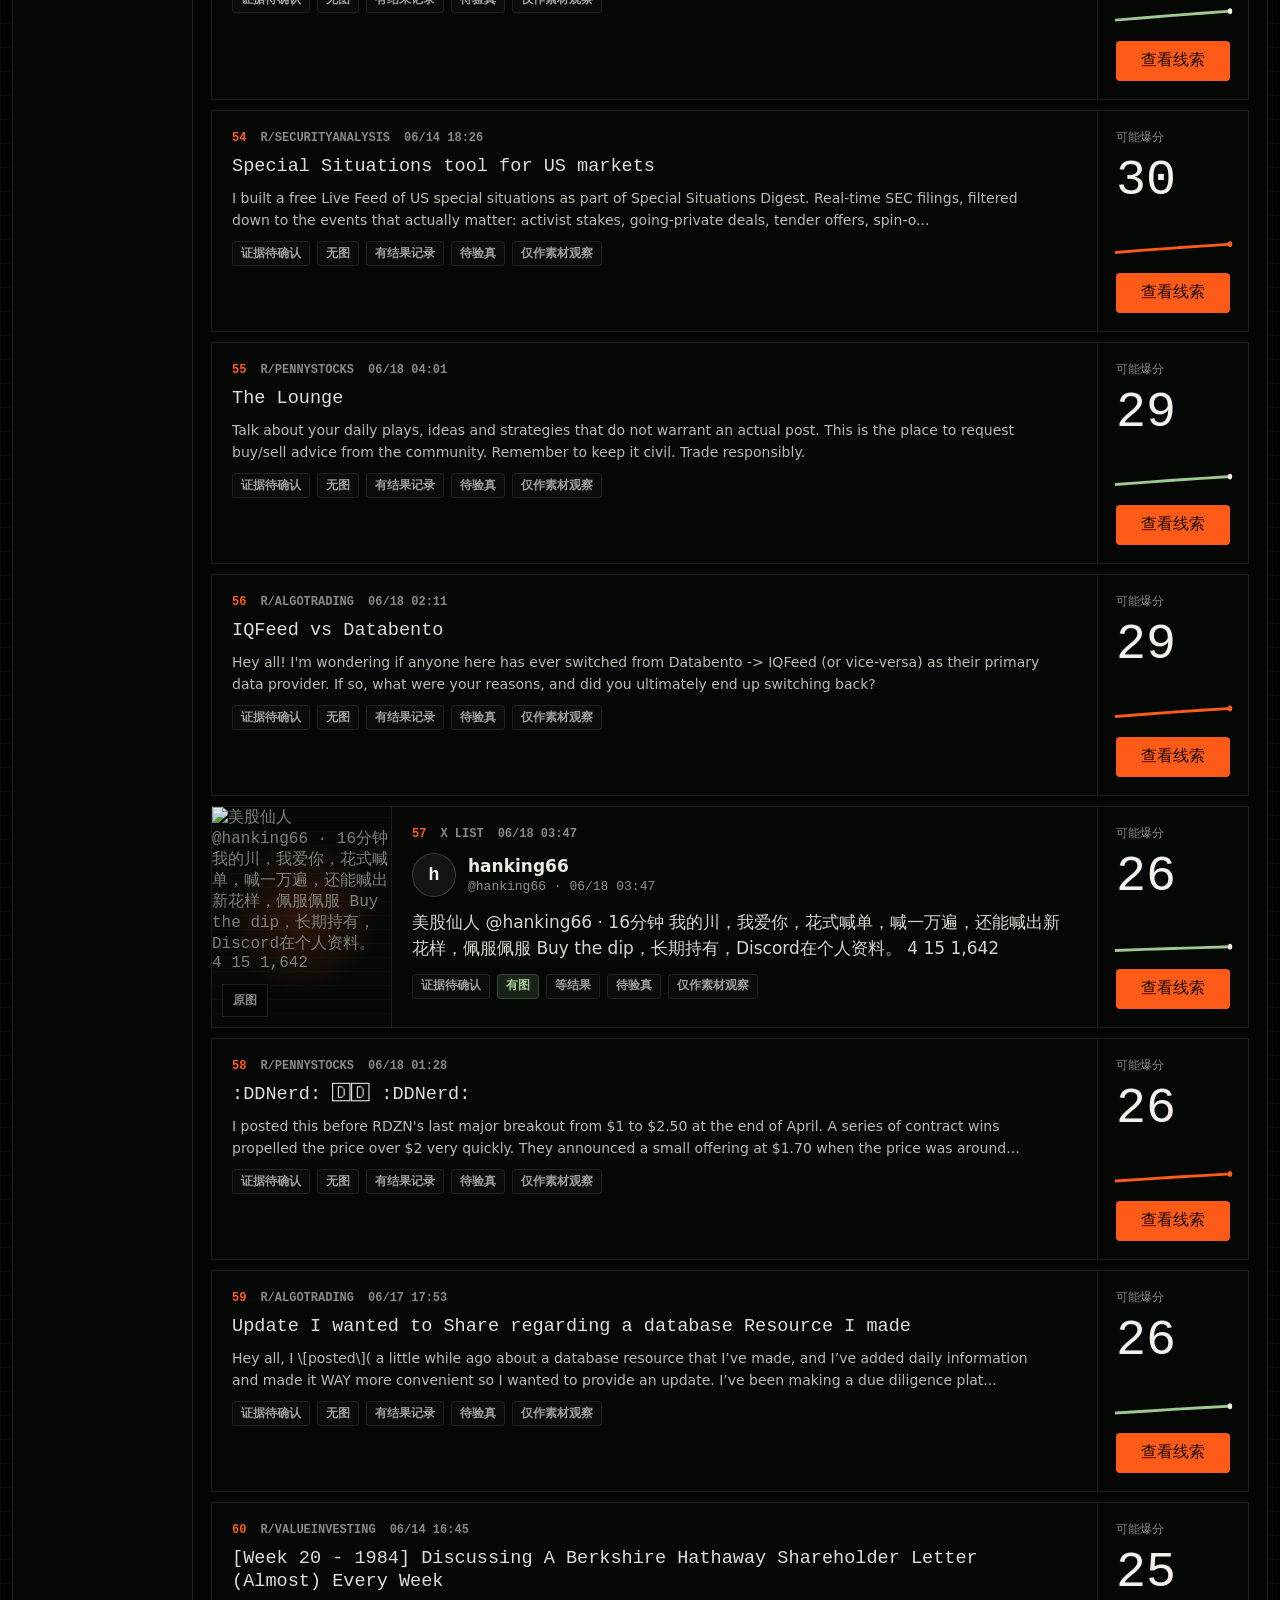
==== commit 25ad67fc: "Make the radar default view show all clean items The source tabs showed total material counts, but t" ====
--- a/web/radar-timeline/index.html
+++ b/web/radar-timeline/index.html
@@ -4,7 +4,7 @@
     <meta charset="utf-8" />
     <meta name="viewport" content="width=device-width, initial-scale=1" />
     <title>牛子强 · news hardness</title>
-    <link rel="stylesheet" href="./styles.css?v=20260620-total-first" />
+    <link rel="stylesheet" href="./styles.css?v=20260620-all-window" />
   </head>
   <body>
     <main class="factory-page">
@@ -121,6 +121,6 @@
       </div>
     </dialog>
 
-    <script src="./app.js?v=20260620-total-first"></script>
+    <script src="./app.js?v=20260620-all-window"></script>
   </body>
 </html>
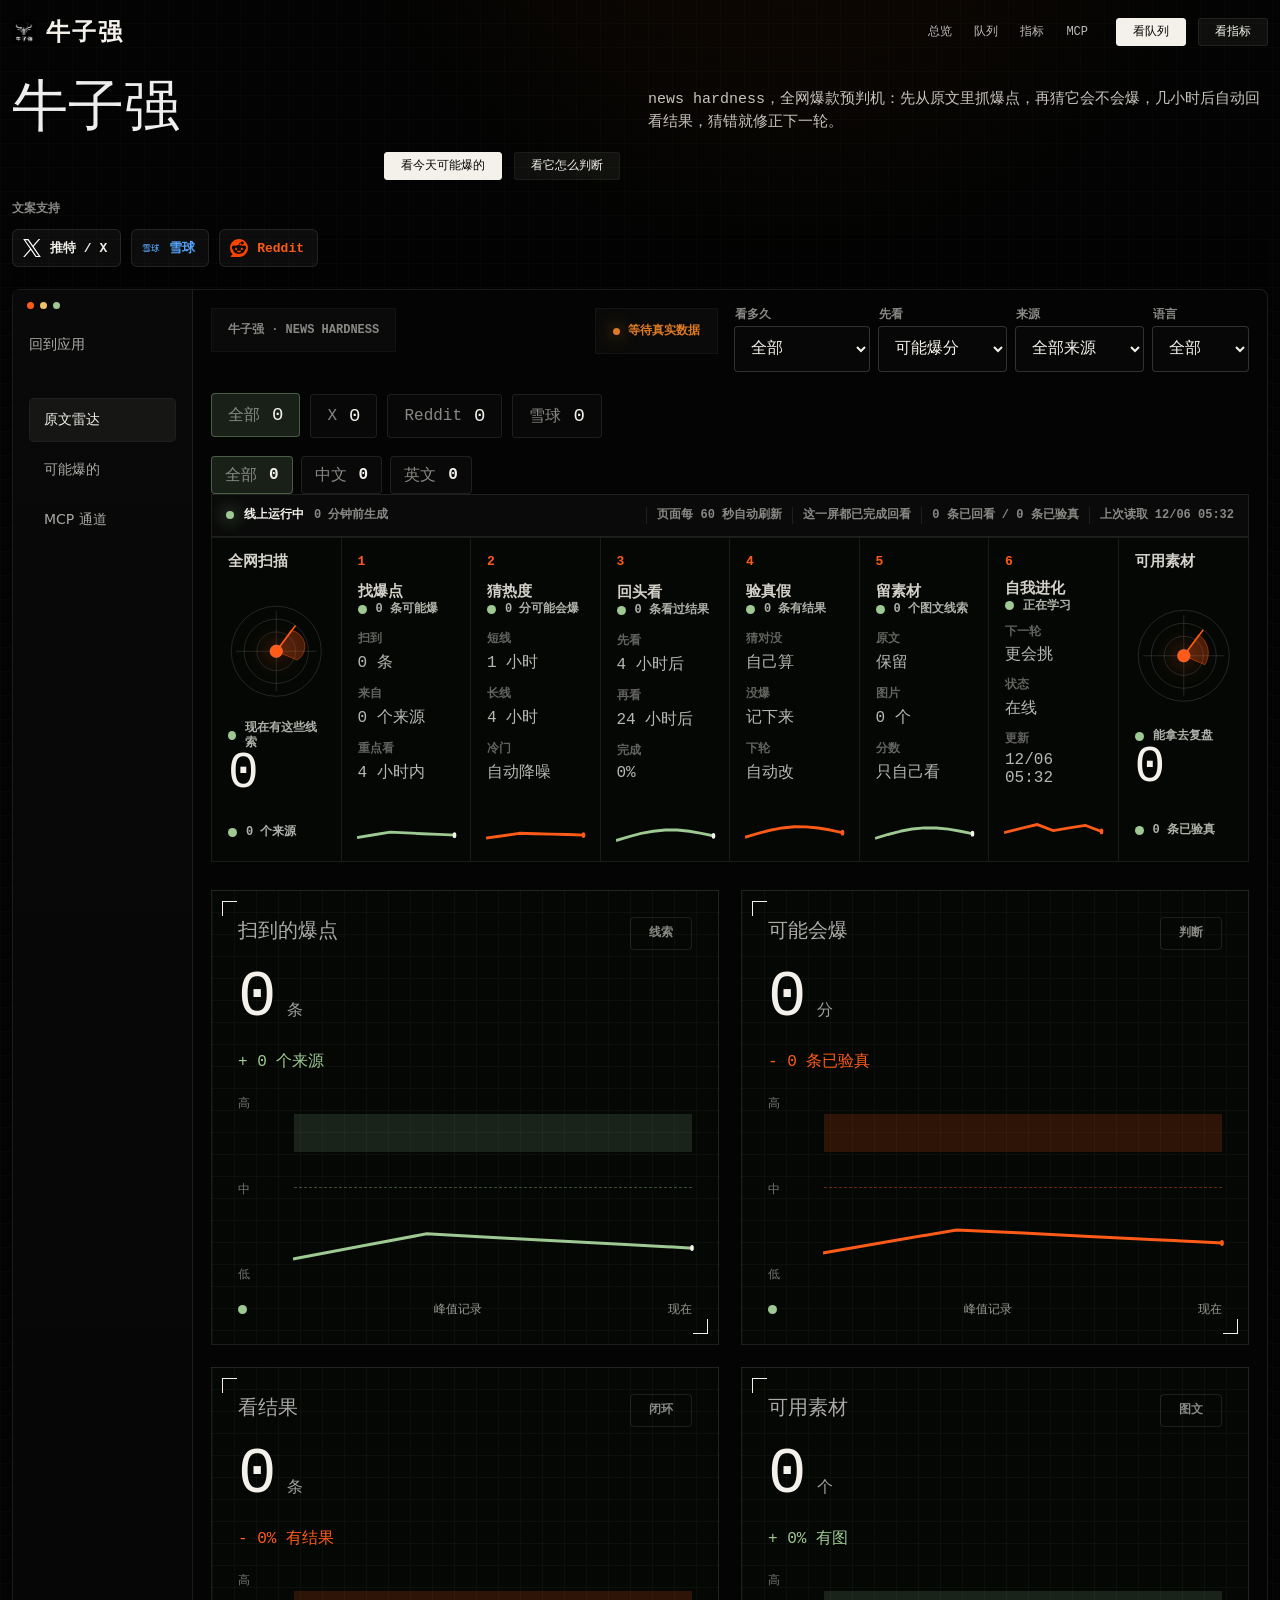
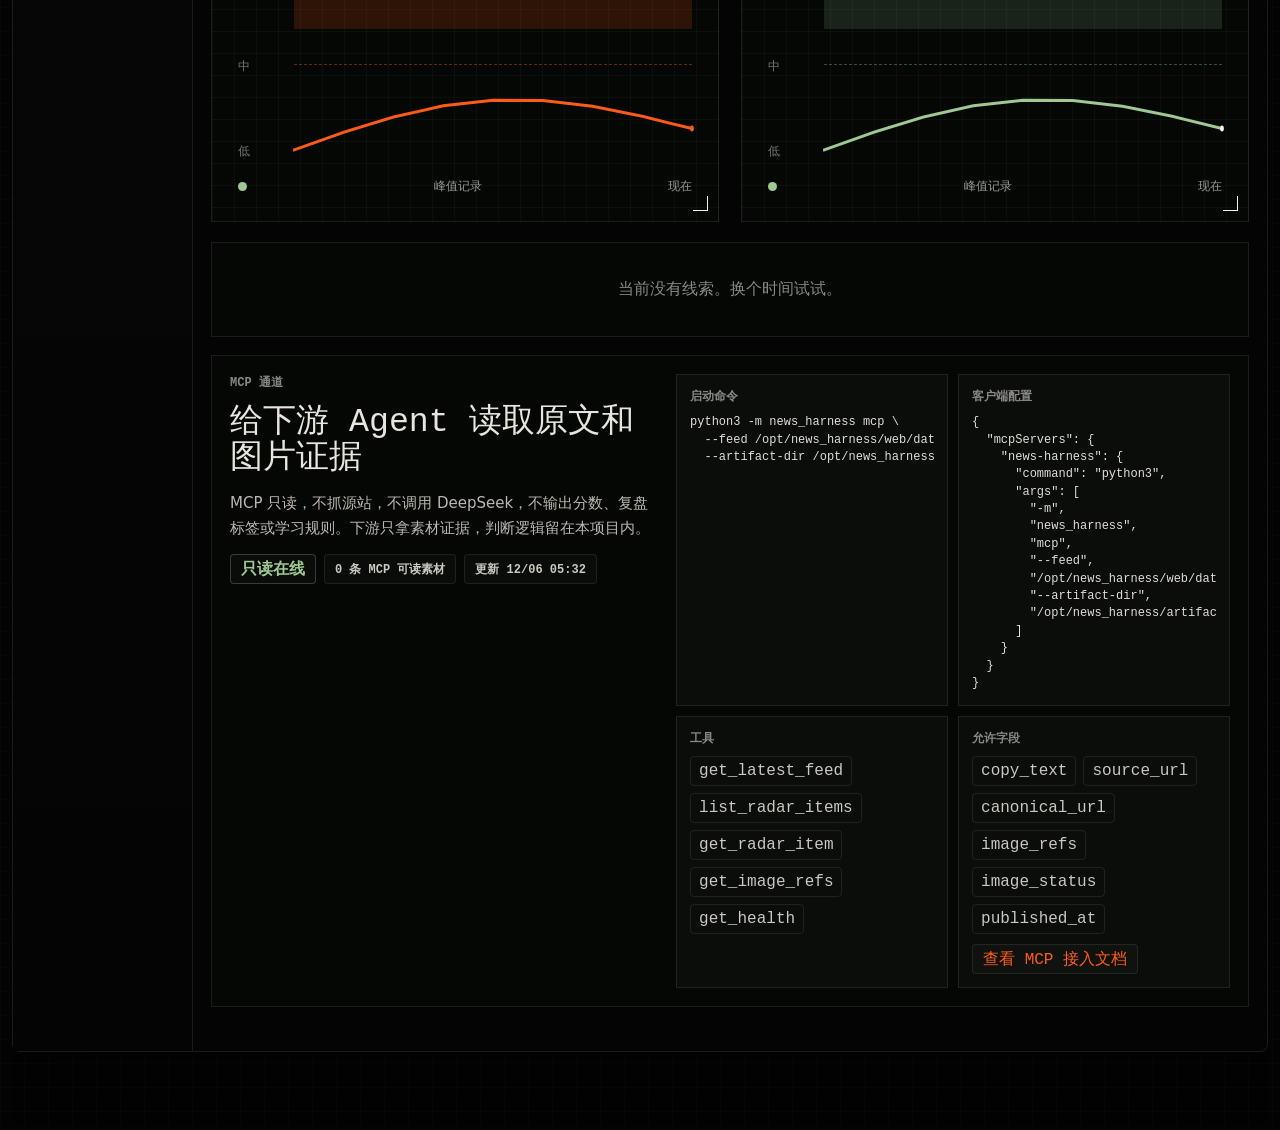
==== commit 5091b2f4: "Show live run state on the radar page The page already auto-refreshes, but users could not tell whet" ====
--- a/web/radar-timeline/index.html
+++ b/web/radar-timeline/index.html
@@ -4,7 +4,7 @@
     <meta charset="utf-8" />
     <meta name="viewport" content="width=device-width, initial-scale=1" />
     <title>牛子强 · news hardness</title>
-    <link rel="stylesheet" href="./styles.css?v=20260620-all-window" />
+    <link rel="stylesheet" href="./styles.css?v=20260621-run-status" />
   </head>
   <body>
     <main class="factory-page">
@@ -104,6 +104,7 @@
 
               <section class="source-tabs" id="sourceTabs" aria-label="来源分类"></section>
               <section class="language-tabs" id="languageRadar" aria-label="语言筛选"></section>
+              <section class="run-status" id="runStatus" aria-label="运行状态"></section>
               <section class="signal-board" id="quickStats" aria-label="今日概览"></section>
               <section class="chart-grid" id="telemetryPanels" aria-label="运行指标"></section>
               <section class="timeline" id="timeline" aria-label="原文队列"></section>
@@ -121,6 +122,6 @@
       </div>
     </dialog>
 
-    <script src="./app.js?v=20260620-all-window"></script>
+    <script src="./app.js?v=20260621-run-status"></script>
   </body>
 </html>
--- a/web/radar-timeline/styles.css
+++ b/web/radar-timeline/styles.css
@@ -508,6 +508,61 @@
   line-height: 1.7;
 }
 
+.run-status {
+  display: grid;
+  grid-template-columns: minmax(180px, auto) minmax(0, 1fr);
+  gap: 12px 18px;
+  align-items: center;
+  border: 1px solid var(--line);
+  background: rgba(244, 241, 235, 0.025);
+  padding: 12px 14px;
+}
+
+.run-status-main,
+.run-status-steps {
+  display: flex;
+  align-items: center;
+  gap: 10px;
+  min-width: 0;
+}
+
+.run-status-main strong,
+.run-status-main span,
+.run-status-steps span {
+  color: var(--muted);
+  font-size: 12px;
+  font-weight: 700;
+  line-height: 1.35;
+}
+
+.run-status-main strong {
+  color: var(--ink);
+}
+
+.run-status-steps {
+  flex-wrap: wrap;
+  justify-content: end;
+}
+
+.run-status-steps span {
+  border-left: 1px solid var(--line);
+  padding-left: 10px;
+}
+
+.run-dot {
+  width: 8px;
+  height: 8px;
+  flex: 0 0 auto;
+  border-radius: 50%;
+  background: var(--ok);
+  box-shadow: 0 0 18px var(--ok);
+}
+
+.run-dot.fixture {
+  background: var(--accent);
+  box-shadow: 0 0 18px var(--accent);
+}
+
 .signal-board {
   display: grid;
   grid-auto-flow: dense;
@@ -1848,6 +1903,14 @@
     font-size: 11px;
   }
 
+  .product-frame .run-status {
+    grid-template-columns: 1fr;
+  }
+
+  .product-frame .run-status-steps {
+    justify-content: start;
+  }
+
   .controls {
     grid-template-columns: repeat(2, minmax(0, 1fr));
   }
